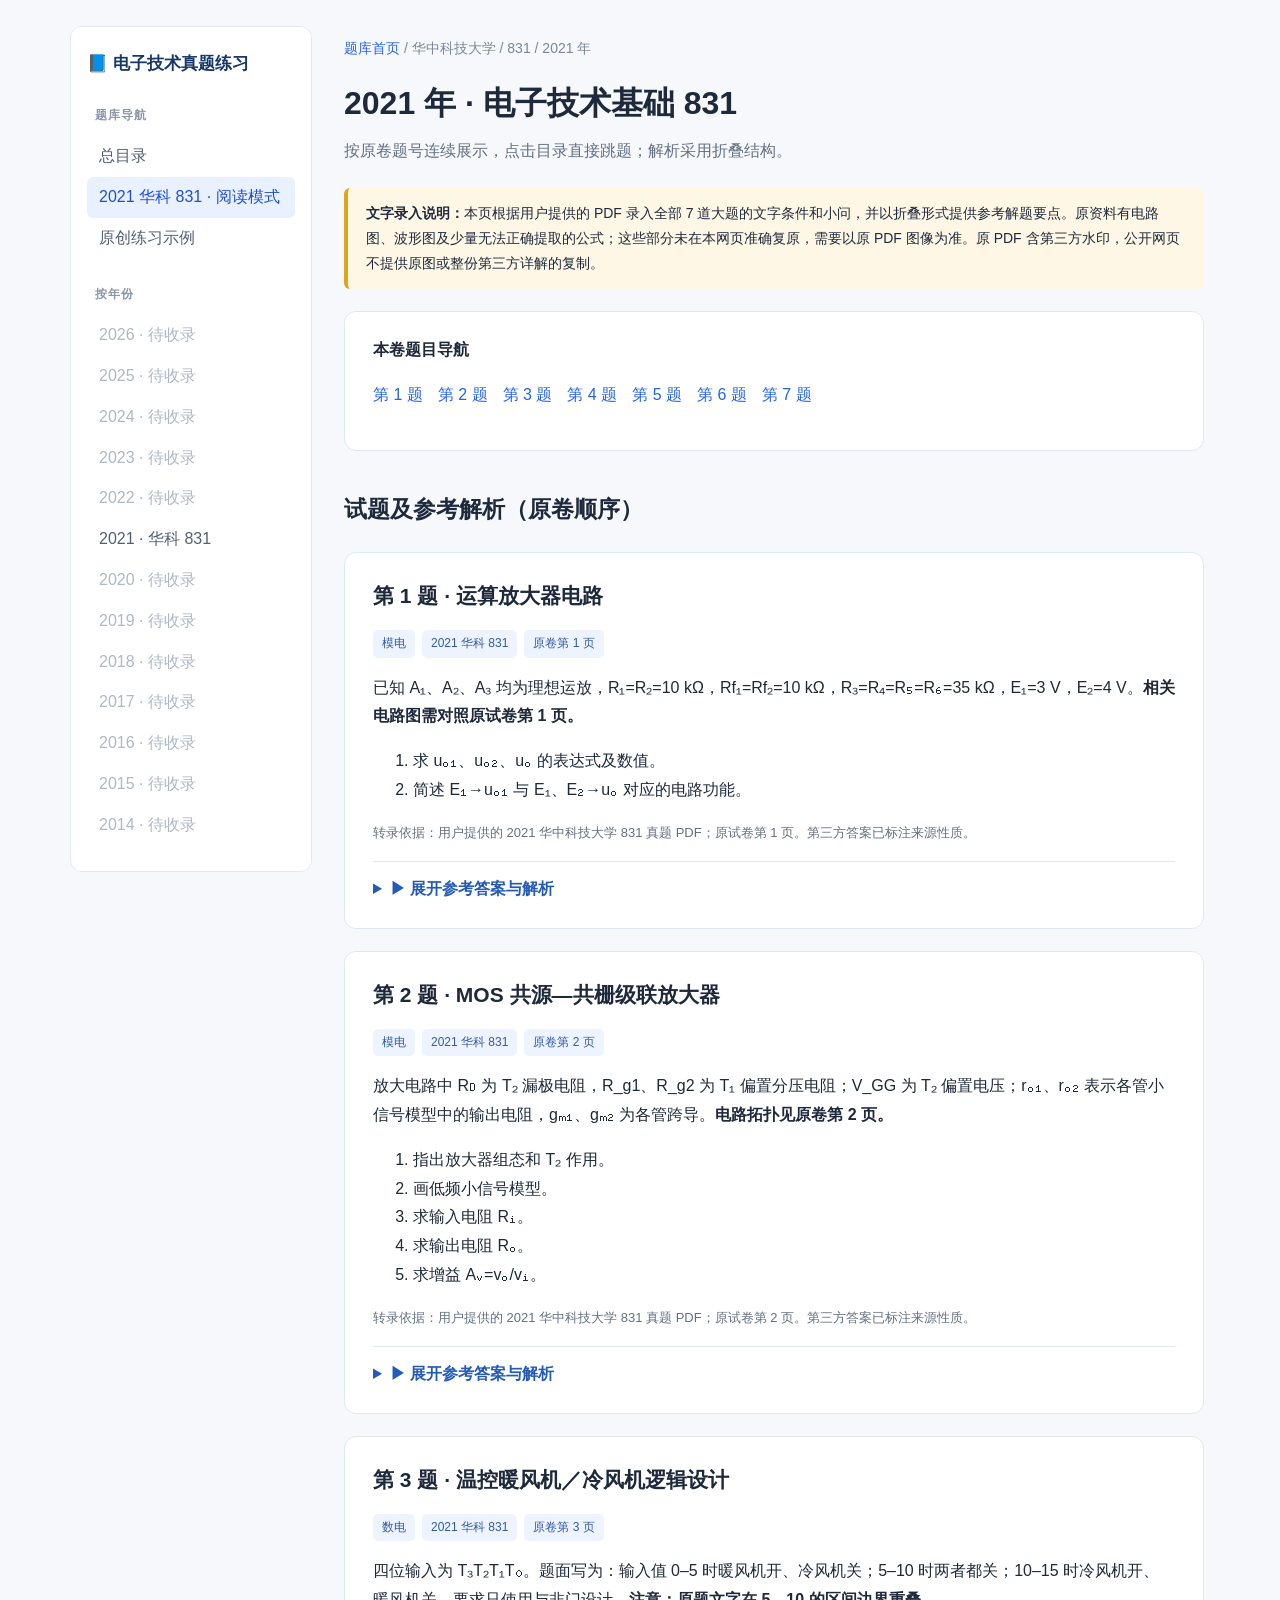
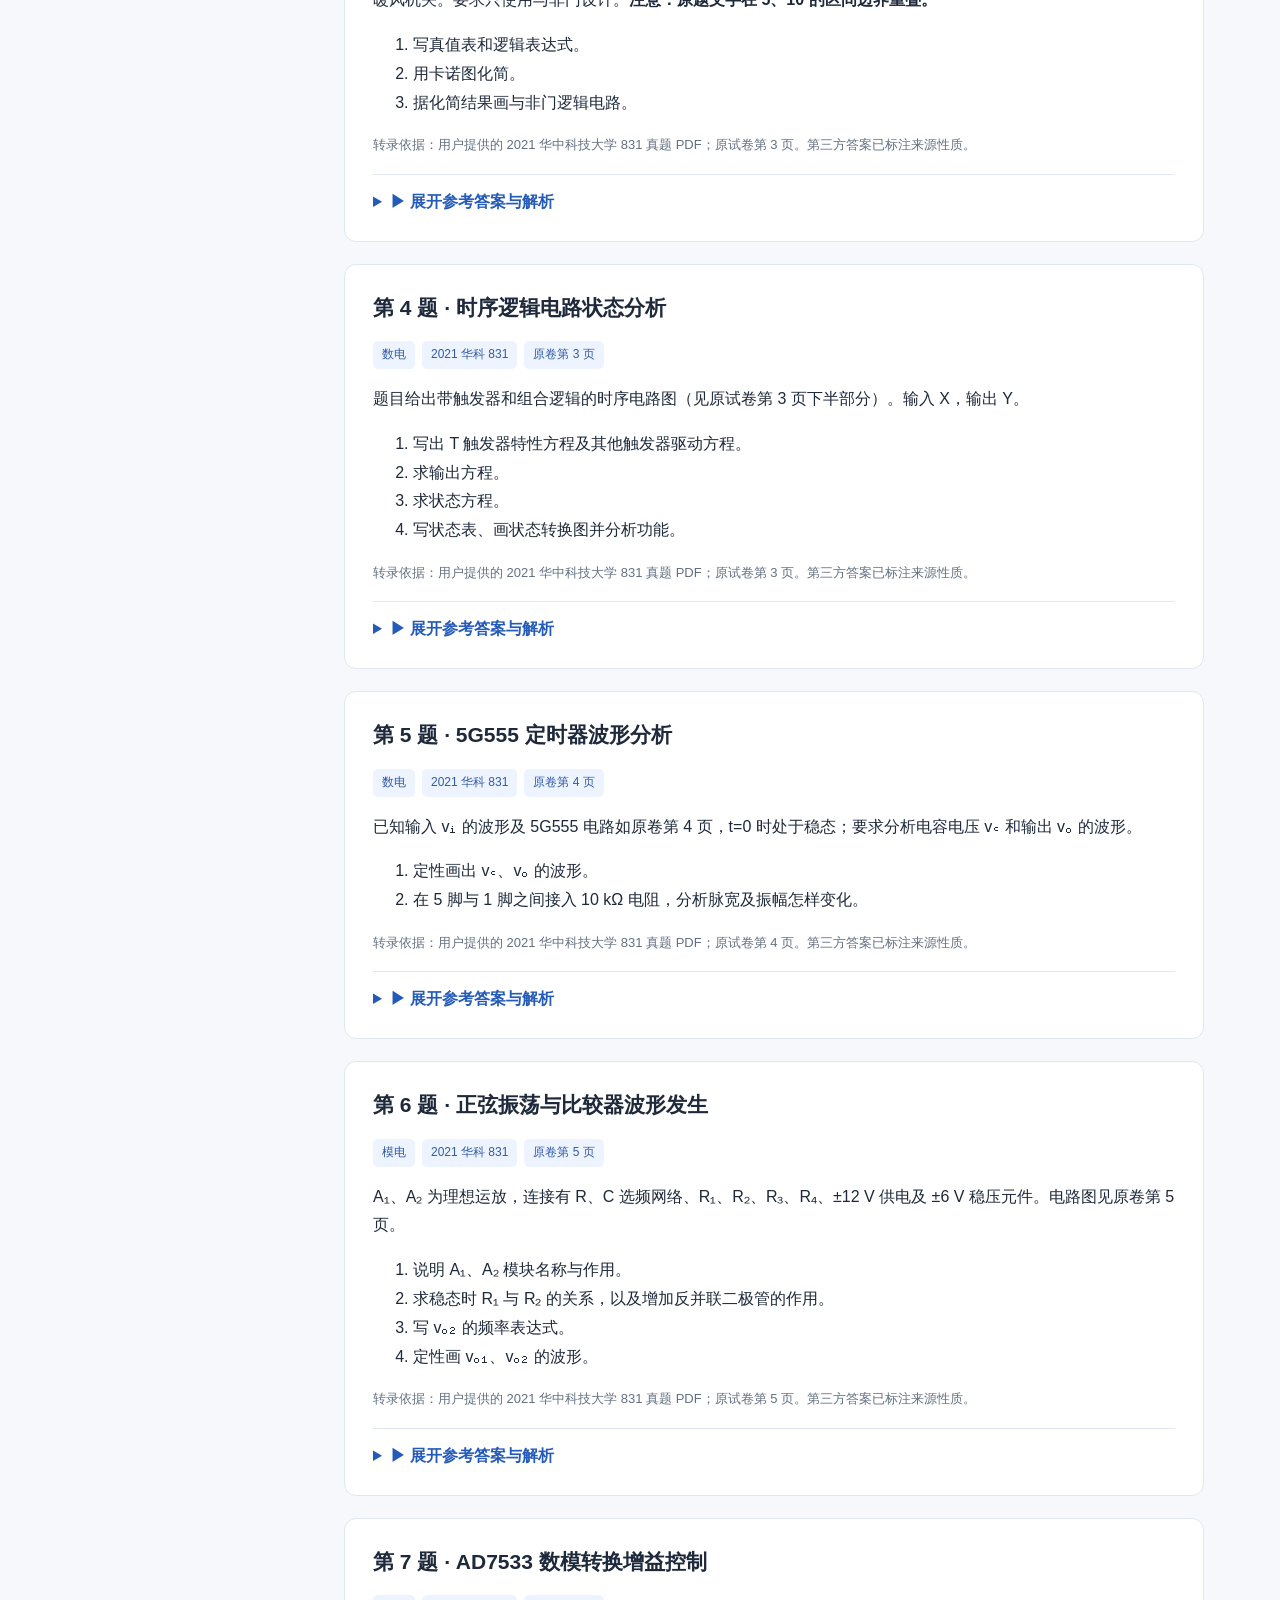
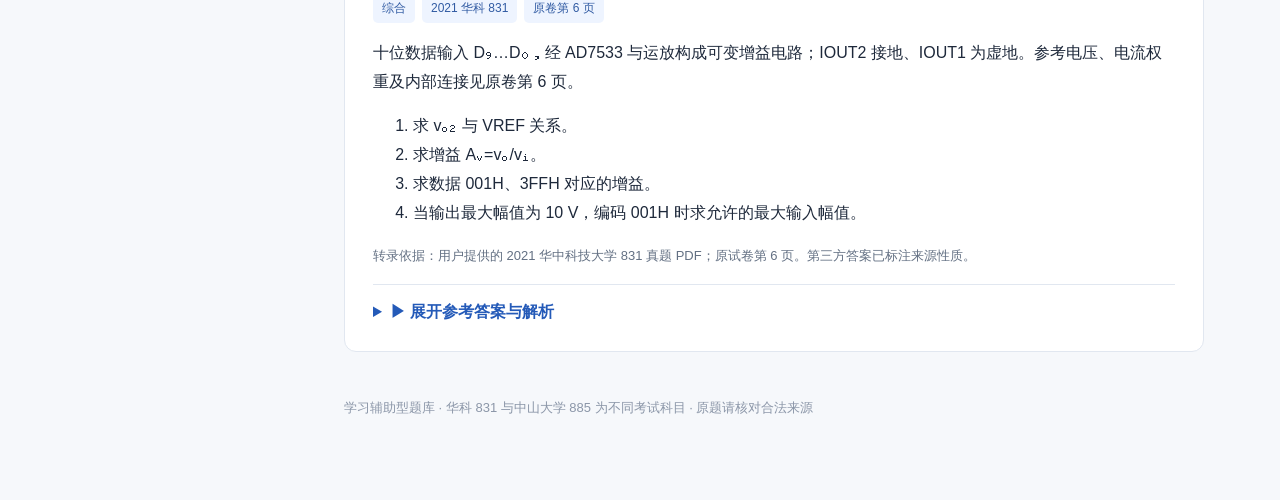
==== 2021-hust-831.html @ d0d023d2 "Transcribe all seven 2021 HUST 831 questions with collapsible study explanations" ====
<!doctype html><html lang="zh-CN"><head><meta charset="utf-8"><meta name="viewport" content="width=device-width, initial-scale=1"><meta name="description" content="电子技术模拟电路和数字电路历年试题阅读索引与原创示例。"><title>2021 华科 831 · 年度试卷 | 电子技术真题练习</title><link rel="stylesheet" href="assets/style.css"></head><body><div class="layout"><aside class="sidebar"><a href="index.html" class="brand">📘 电子技术真题练习</a><h3>题库导航</h3><a class="side-link " href="index.html">总目录</a><a class="side-link active" href="2021-hust-831.html">2021 华科 831 · 阅读模式</a><a class="side-link " href="original-practice.html">原创练习示例</a><h3>按年份</h3><div class="side-years"><span class="side-link disabled" title="尚未收录">2026 · 待收录</span><span class="side-link disabled" title="尚未收录">2025 · 待收录</span><span class="side-link disabled" title="尚未收录">2024 · 待收录</span><span class="side-link disabled" title="尚未收录">2023 · 待收录</span><span class="side-link disabled" title="尚未收录">2022 · 待收录</span><a href="2021-hust-831.html" class="side-link">2021 · 华科 831</a><span class="side-link disabled" title="尚未收录">2020 · 待收录</span><span class="side-link disabled" title="尚未收录">2019 · 待收录</span><span class="side-link disabled" title="尚未收录">2018 · 待收录</span><span class="side-link disabled" title="尚未收录">2017 · 待收录</span><span class="side-link disabled" title="尚未收录">2016 · 待收录</span><span class="side-link disabled" title="尚未收录">2015 · 待收录</span><span class="side-link disabled" title="尚未收录">2014 · 待收录</span></div><h3>科目</h3><a class="side-link" href="2021-hust-831.html#analog">模拟电路</a><a class="side-link" href="2021-hust-831.html#digital">数字电路</a><a class="side-link" href="2021-hust-831.html#mixed">综合应用</a></aside><main class="main"><p class="crumb"><a href="index.html">题库首页</a> / 华中科技大学 / 831 / 2021 年</p><h1 id="top">2021 年 · 电子技术基础 831</h1><p class="lead">按原卷题号连续展示，点击目录直接跳题；解析采用折叠结构。</p><div class="notice"><b>文字录入说明：</b>本页根据用户提供的 PDF 录入全部 7 道大题的文字条件和小问，并以折叠形式提供参考解题要点。原资料有电路图、波形图及少量无法正确提取的公式；这些部分未在本网页准确复原，需要以原 PDF 图像为准。原 PDF 含第三方水印，公开网页不提供原图或整份第三方详解的复制。</div><div class="question"><b>本卷题目导航</b><p><a href="#q1" style="margin-right:15px;white-space:nowrap">第 1 题</a><a href="#q2" style="margin-right:15px;white-space:nowrap">第 2 题</a><a href="#q3" style="margin-right:15px;white-space:nowrap">第 3 题</a><a href="#q4" style="margin-right:15px;white-space:nowrap">第 4 题</a><a href="#q5" style="margin-right:15px;white-space:nowrap">第 5 题</a><a href="#q6" style="margin-right:15px;white-space:nowrap">第 6 题</a><a href="#q7" style="margin-right:15px;white-space:nowrap">第 7 题</a></p></div><h2 class="section" id="analog">试题及参考解析（原卷顺序）</h2><article class="question" id="q1"><h3>第 1 题 · 运算放大器电路</h3><div class="tags"><span class="tag">模电</span><span class="tag">2021 华科 831</span><span class="tag">原卷第 1 页</span></div><p>已知 A₁、A₂、A₃ 均为理想运放，R₁=R₂=10 kΩ，Rf₁=Rf₂=10 kΩ，R₃=R₄=R₅=R₆=35 kΩ，E₁=3 V，E₂=4 V。<b>相关电路图需对照原试卷第 1 页。</b></p><ol><li>求 uₒ₁、uₒ₂、uₒ 的表达式及数值。</li><li>简述 E₁→uₒ₁ 与 E₁、E₂→uₒ 对应的电路功能。</li></ol><p class="mini muted">转录依据：用户提供的 2021 华中科技大学 831 真题 PDF；原试卷第 1 页。第三方答案已标注来源性质。</p><details class="answer"><summary>▶ 展开参考答案与解析</summary><p>第三方详解将 A₁、A₂ 分别识别为反相比例运算模块，A₃ 为求和模块。按详解的电路连接与所给等值电阻，其结果为 <b>uₒ₁=3 V、uₒ₂=−4 V、uₒ=−1 V</b>。先逐级判断反馈极性，再由虚短、虚断列出电流关系；最后计算求和级输出。</p><p><b>核对提醒：</b>运放的同相/反相输入连接关系必须根据原图确定，网页文字不足以独立复核全部电路节点。</p><p class="muted mini">这些解析要点由原第三方详解归纳，不是官方标准答案；遇到公式、图示请优先对照原 PDF。</p></details></article>
<article class="question" id="q2"><h3>第 2 题 · MOS 共源—共栅级联放大器</h3><div class="tags"><span class="tag">模电</span><span class="tag">2021 华科 831</span><span class="tag">原卷第 2 页</span></div><p>放大电路中 Rᴅ 为 T₂ 漏极电阻，R_g1、R_g2 为 T₁ 偏置分压电阻；V_GG 为 T₂ 偏置电压；rₒ₁、rₒ₂ 表示各管小信号模型中的输出电阻，gₘ₁、gₘ₂ 为各管跨导。<b>电路拓扑见原卷第 2 页。</b></p><ol><li>指出放大器组态和 T₂ 作用。</li><li>画低频小信号模型。</li><li>求输入电阻 Rᵢ。</li><li>求输出电阻 Rₒ。</li><li>求增益 Aᵥ=vₒ/vᵢ。</li></ol><p class="mini muted">转录依据：用户提供的 2021 华中科技大学 831 真题 PDF；原试卷第 2 页。第三方答案已标注来源性质。</p><details class="answer"><summary>▶ 展开参考答案与解析</summary><p>第三方详解判定为 <b>共源—共栅（cascode）</b> 级联；T₂ 为共栅级，主要用于减弱米勒效应、改善高频特性。</p><p>详解中采用的简化结论为 <b>Rᵢ≈R_g1∥R_g2，Rₒ≈Rᴅ，Aᵥ≈−gₘ₁Rᴅ</b>。这些结果来自其简化的小信号模型，不能直接视为包含 rₒ₁、rₒ₂ 的一般精确式。需要考虑输出电阻时，应重新建立包含 rₒ 的小信号模型。</p><p class="muted mini">这些解析要点由原第三方详解归纳，不是官方标准答案；遇到公式、图示请优先对照原 PDF。</p></details></article>
<article class="question" id="q3"><h3>第 3 题 · 温控暖风机／冷风机逻辑设计</h3><div class="tags"><span class="tag">数电</span><span class="tag">2021 华科 831</span><span class="tag">原卷第 3 页</span></div><p>四位输入为 T₃T₂T₁T₀。题面写为：输入值 0–5 时暖风机开、冷风机关；5–10 时两者都关；10–15 时冷风机开、暖风机关。要求只使用与非门设计。<b>注意：原题文字在 5、10 的区间边界重叠。</b></p><ol><li>写真值表和逻辑表达式。</li><li>用卡诺图化简。</li><li>据化简结果画与非门逻辑电路。</li></ol><p class="mini muted">转录依据：用户提供的 2021 华中科技大学 831 真题 PDF；原试卷第 3 页。第三方答案已标注来源性质。</p><details class="answer"><summary>▶ 展开参考答案与解析</summary><p>原资料的答案部分将暖风机和冷风机的逻辑最小项分别写为 <b>X=Σm(0,1,2,3,4)</b>、<b>Y=Σm(11,12,13,14,15)</b>，即采用 5、10 两个输入都关闭的边界约定。</p><p>按此约定可化简为 <b>X=¬T₃·¬T₂ + ¬T₃·¬T₁·¬T₀</b>；<b>Y=T₃·T₂ + T₃·T₁·T₀</b>。由于原 PDF 的变量取反位置在文字抽取中存在明显混乱，正式绘制与非门电路前应以真值表和卡诺图重新验算，而不是盲抄抽取的公式。</p><p>步骤：列 16 行真值表 → 画两个四变量卡诺图 → 圈相邻的 1 → 用德摩根律将与或式转换成与非门网络。</p><p class="muted mini">这些解析要点由原第三方详解归纳，不是官方标准答案；遇到公式、图示请优先对照原 PDF。</p></details></article>
<article class="question" id="q4"><h3>第 4 题 · 时序逻辑电路状态分析</h3><div class="tags"><span class="tag">数电</span><span class="tag">2021 华科 831</span><span class="tag">原卷第 3 页</span></div><p>题目给出带触发器和组合逻辑的时序电路图（见原试卷第 3 页下半部分）。输入 X，输出 Y。</p><ol><li>写出 T 触发器特性方程及其他触发器驱动方程。</li><li>求输出方程。</li><li>求状态方程。</li><li>写状态表、画状态转换图并分析功能。</li></ol><p class="mini muted">转录依据：用户提供的 2021 华中科技大学 831 真题 PDF；原试卷第 3 页。第三方答案已标注来源性质。</p><details class="answer"><summary>▶ 展开参考答案与解析</summary><p>T 触发器的基本特性方程为 <b>Q⁺=T⊕Q</b>。参考详解最终将电路识别为由输入 X 控制的<b>可逆四进制计数器</b>：X=0 时向上计数，X=1 时向下计数。</p><p>驱动方程、完整状态方程和状态图必须准确依据原图的门电路连线核对；此处不凭抽取失败的公式补造中间计算。</p><p class="muted mini">这些解析要点由原第三方详解归纳，不是官方标准答案；遇到公式、图示请优先对照原 PDF。</p></details></article>
<article class="question" id="q5"><h3>第 5 题 · 5G555 定时器波形分析</h3><div class="tags"><span class="tag">数电</span><span class="tag">2021 华科 831</span><span class="tag">原卷第 4 页</span></div><p>已知输入 vᵢ 的波形及 5G555 电路如原卷第 4 页，t=0 时处于稳态；要求分析电容电压 v꜀ 和输出 vₒ 的波形。</p><ol><li>定性画出 v꜀、vₒ 的波形。</li><li>在 5 脚与 1 脚之间接入 10 kΩ 电阻，分析脉宽及振幅怎样变化。</li></ol><p class="mini muted">转录依据：用户提供的 2021 华中科技大学 831 真题 PDF；原试卷第 4 页。第三方答案已标注来源性质。</p><details class="answer"><summary>▶ 展开参考答案与解析</summary><p>参考详解认为，接入电阻后两个内部比较门限由原先约 <b>2VCC/3、VCC/3</b> 变为约 <b>VCC/2、VCC/4</b>。其结论是输出幅值基本不变，脉宽缩短。</p><p>关键思路：先根据实际电阻分压重新计算控制端电压和比较器门限，再借助电容 RC 充放电指数规律求时间。波形精确画法需结合题设输入波形与具体接线。</p><p class="muted mini">这些解析要点由原第三方详解归纳，不是官方标准答案；遇到公式、图示请优先对照原 PDF。</p></details></article>
<article class="question" id="q6"><h3>第 6 题 · 正弦振荡与比较器波形发生</h3><div class="tags"><span class="tag">模电</span><span class="tag">2021 华科 831</span><span class="tag">原卷第 5 页</span></div><p>A₁、A₂ 为理想运放，连接有 R、C 选频网络、R₁、R₂、R₃、R₄、±12 V 供电及 ±6 V 稳压元件。电路图见原卷第 5 页。</p><ol><li>说明 A₁、A₂ 模块名称与作用。</li><li>求稳态时 R₁ 与 R₂ 的关系，以及增加反并联二极管的作用。</li><li>写 vₒ₂ 的频率表达式。</li><li>定性画 vₒ₁、vₒ₂ 的波形。</li></ol><p class="mini muted">转录依据：用户提供的 2021 华中科技大学 831 真题 PDF；原试卷第 5 页。第三方答案已标注来源性质。</p><details class="answer"><summary>▶ 展开参考答案与解析</summary><p>第三方解析将 A₁ 识别为<b>文氏桥正弦波振荡器</b>，A₂ 为将正弦波整形成方波的<b>过零比较器</b>。在等值 RC 文氏桥条件下，振荡频率为 <b>f=1/(2πRC)</b>。</p><p>满足振幅稳定时非反相运放闭环增益为 3：<b>1+R₂/R₁=3，因此 R₂=2R₁</b>。反并联二极管提供非线性负反馈以稳定振幅，合理的电阻保证起振条件。输出 vₒ₁ 近似正弦、vₒ₂ 近似方波。</p><p class="muted mini">这些解析要点由原第三方详解归纳，不是官方标准答案；遇到公式、图示请优先对照原 PDF。</p></details></article>
<article class="question" id="q7"><h3>第 7 题 · AD7533 数模转换增益控制</h3><div class="tags"><span class="tag">综合</span><span class="tag">2021 华科 831</span><span class="tag">原卷第 6 页</span></div><p>十位数据输入 D₉…D₀，经 AD7533 与运放构成可变增益电路；IOUT2 接地、IOUT1 为虚地。参考电压、电流权重及内部连接见原卷第 6 页。</p><ol><li>求 vₒ₂ 与 VREF 关系。</li><li>求增益 Aᵥ=vₒ/vᵢ。</li><li>求数据 001H、3FFH 对应的增益。</li><li>当输出最大幅值为 10 V，编码 001H 时求允许的最大输入幅值。</li></ol><p class="mini muted">转录依据：用户提供的 2021 华中科技大学 831 真题 PDF；原试卷第 6 页。第三方答案已标注来源性质。</p><details class="answer"><summary>▶ 展开参考答案与解析</summary><p>按原第三方解析给出的理想模型，编码 001H（十进制 1）对应 <b>Aᵥ≈1024</b>；编码 3FFH（十进制 1023）对应 <b>Aᵥ≈1</b>（后者为近似值）。因此当输出上限为 10 V 且增益约 1024 时，输入最大幅值约 <b>10/1024 V≈9.77 mV</b>。</p><p><b>重要：</b>该题的 DAC 权重和放大器闭环连接在 PDF 文字解析中错位，网页仅给出参考解析中的数值结论，不将未经图像校核的权重式冒充精确原式。</p><p class="muted mini">这些解析要点由原第三方详解归纳，不是官方标准答案；遇到公式、图示请优先对照原 PDF。</p></details></article><footer>学习辅助型题库 · 华科 831 与中山大学 885 为不同考试科目 · 原题请核对合法来源</footer></main></div></body></html>
---- assets/style.css ----
:root{--bg:#f6f8fb;--ink:#1e293b;--sub:#637083;--accent:#2563eb;--border:#e1e7f0;--panel:#fff;--soft:#eef4ff}
*{box-sizing:border-box}html{scroll-behavior:smooth}body{margin:0;background:var(--bg);font:16px/1.8 -apple-system,BlinkMacSystemFont,"Segoe UI","Microsoft Yahei",sans-serif;color:var(--ink)}a{color:var(--accent);text-decoration:none}a:hover{text-decoration:underline}.layout{display:grid;grid-template-columns:242px minmax(0,860px);gap:32px;max-width:1180px;margin:auto;padding:26px 20px}.sidebar{position:sticky;top:20px;align-self:start;max-height:94vh;overflow:auto;padding:22px 16px;border-radius:12px;background:var(--panel);border:1px solid var(--border)}.brand{font-size:17px;font-weight:800;color:#163968}.sidebar h3{font-size:12px;text-transform:uppercase;color:#8b96a8;letter-spacing:.08em;margin:25px 8px 10px}.side-link{display:block;padding:6px 12px;border-radius:6px;color:#526075}.side-link:hover,.side-link.active{color:#1d4ed8;background:#e9f1ff;text-decoration:none}.side-link.disabled{color:#afb8c6;cursor:default}.main{min-width:0}.crumb{font-size:14px;color:#7a8798;margin:10px 0 22px}.main h1{font-size:32px;line-height:1.3;margin:0 0 12px}.lead{color:var(--sub);margin-top:0}.notice{margin:22px 0;background:#fff7e6;border-left:4px solid #dba51e;padding:13px 18px;border-radius:6px;font-size:14px}.paper-title{border-bottom:1px solid var(--border);padding:20px 0 8px;margin-bottom:20px}.paper-title h2{margin:0}.question{background:var(--panel);border:1px solid var(--border);padding:24px 28px;border-radius:12px;margin:22px 0}.question h3{font-size:21px;margin:0 0 12px}.section{font-size:23px;margin-top:38px}.tags{display:flex;flex-wrap:wrap;gap:7px;margin:15px 0}.tag{font-size:12px;border-radius:5px;background:var(--soft);color:#315ba3;padding:3px 9px}.muted{color:var(--sub)}.outline{border:1px dashed #cbd5e1;border-radius:8px;padding:14px;background:#f9fafb;font-size:14px}.answer{margin-top:17px;border-top:1px solid var(--border);padding-top:13px}.answer summary{color:#245ab8;font-weight:700;cursor:pointer}.answer h4{margin:18px 0 4px}.answer p{margin:7px 0}.button{display:inline-block;padding:8px 15px;background:#2563eb;border-radius:8px;color:#fff;font-size:14px}.button:hover{color:white;background:#1d4ed8;text-decoration:none}.mini{font-size:13px}.options{padding-left:18px}.options li{padding:2px}.code{background:#f2f5fa;padding:13px 15px;border-radius:8px;overflow:auto}footer{font-size:13px;color:#8b96a8;padding:22px 0 55px}@media(max-width:850px){.layout{display:block;padding:14px}.sidebar{position:static;max-height:none;margin-bottom:22px}.side-years{display:flex;gap:5px;flex-wrap:wrap}.side-link{display:inline-block}.question{padding:17px}.main h1{font-size:27px}}
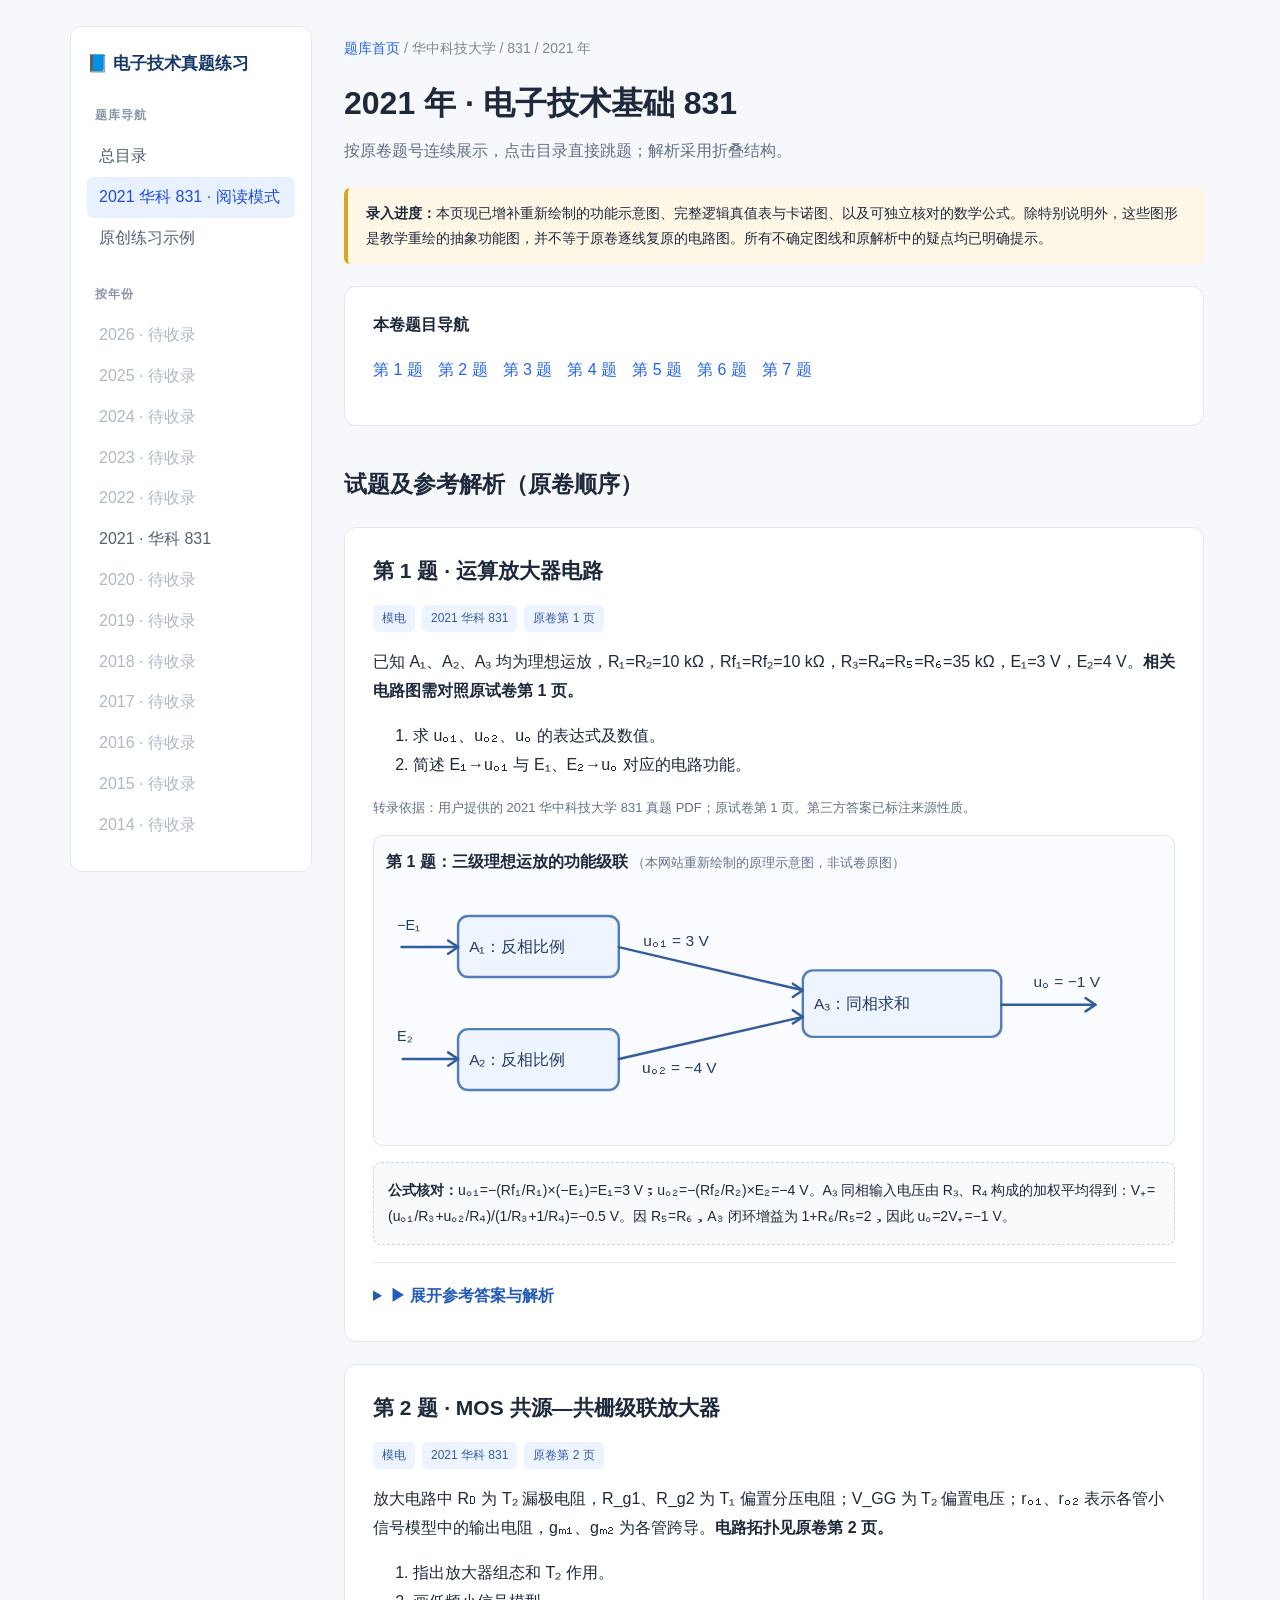
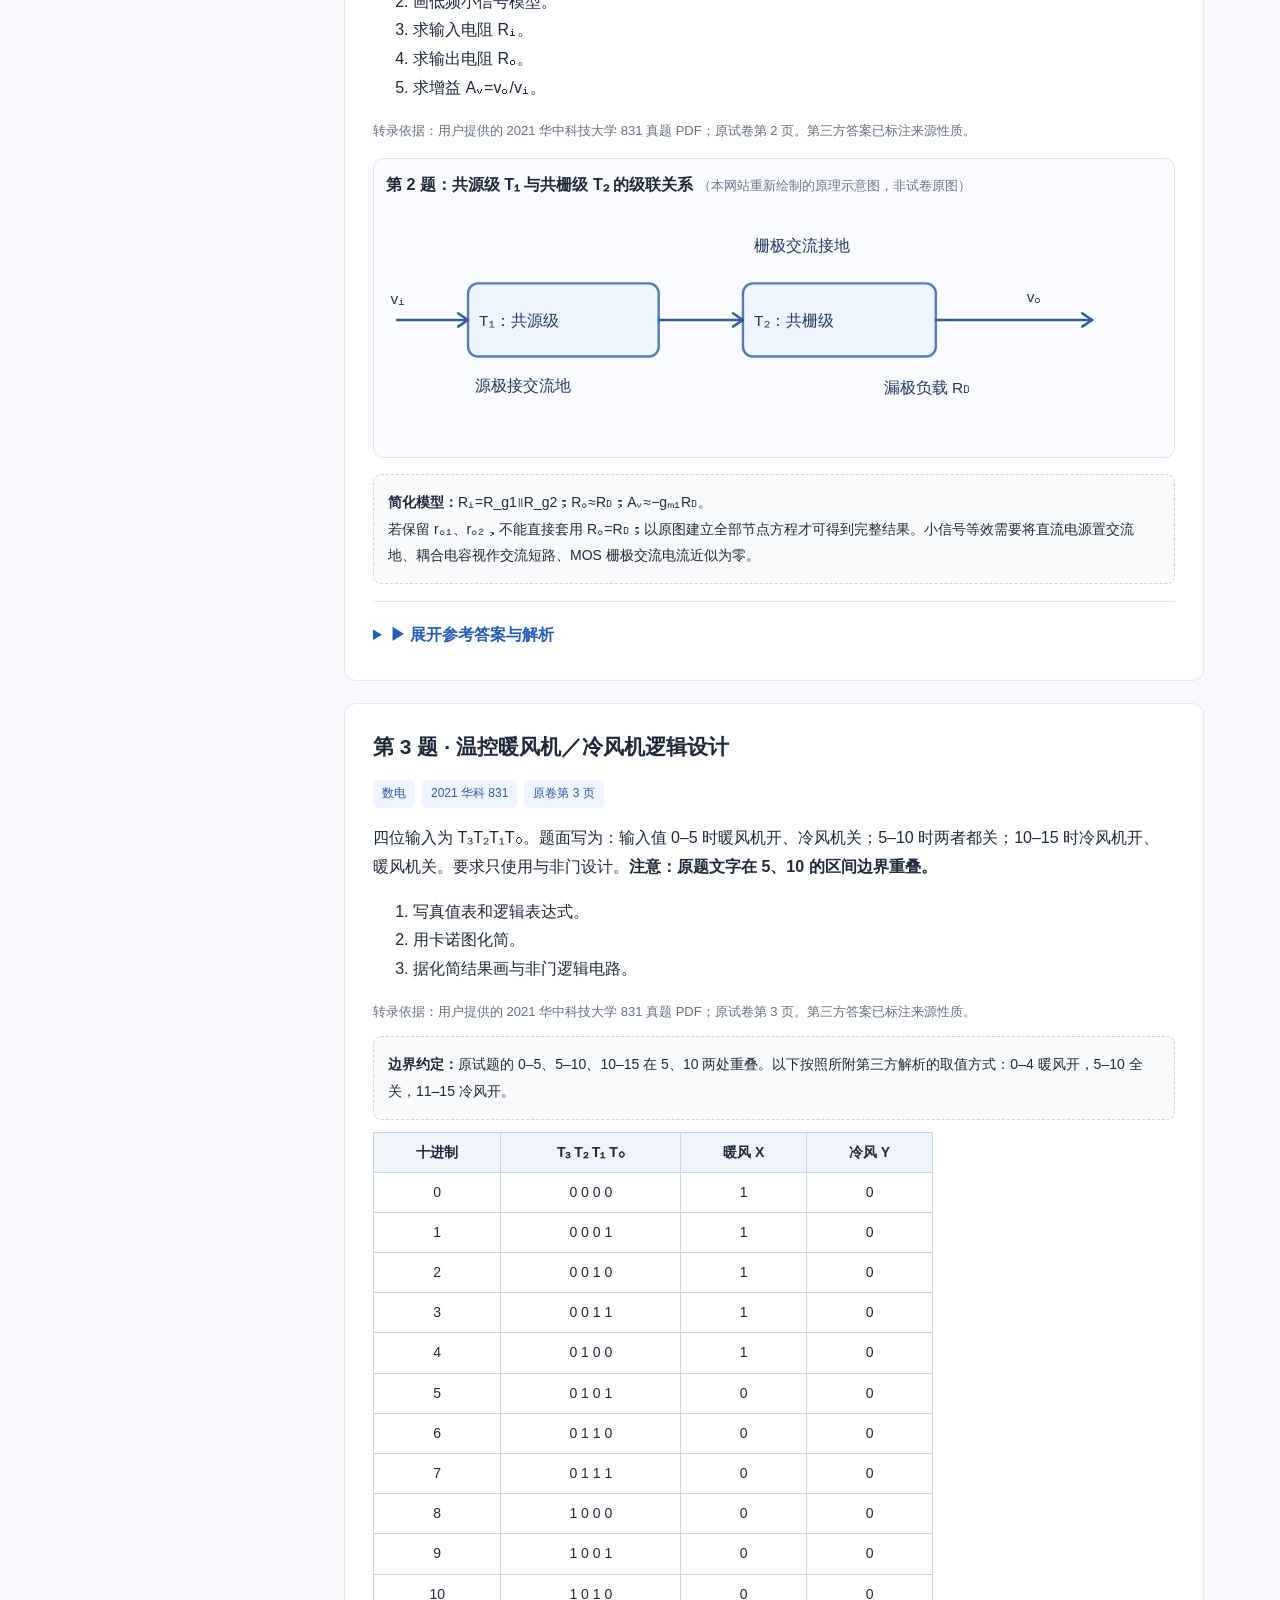
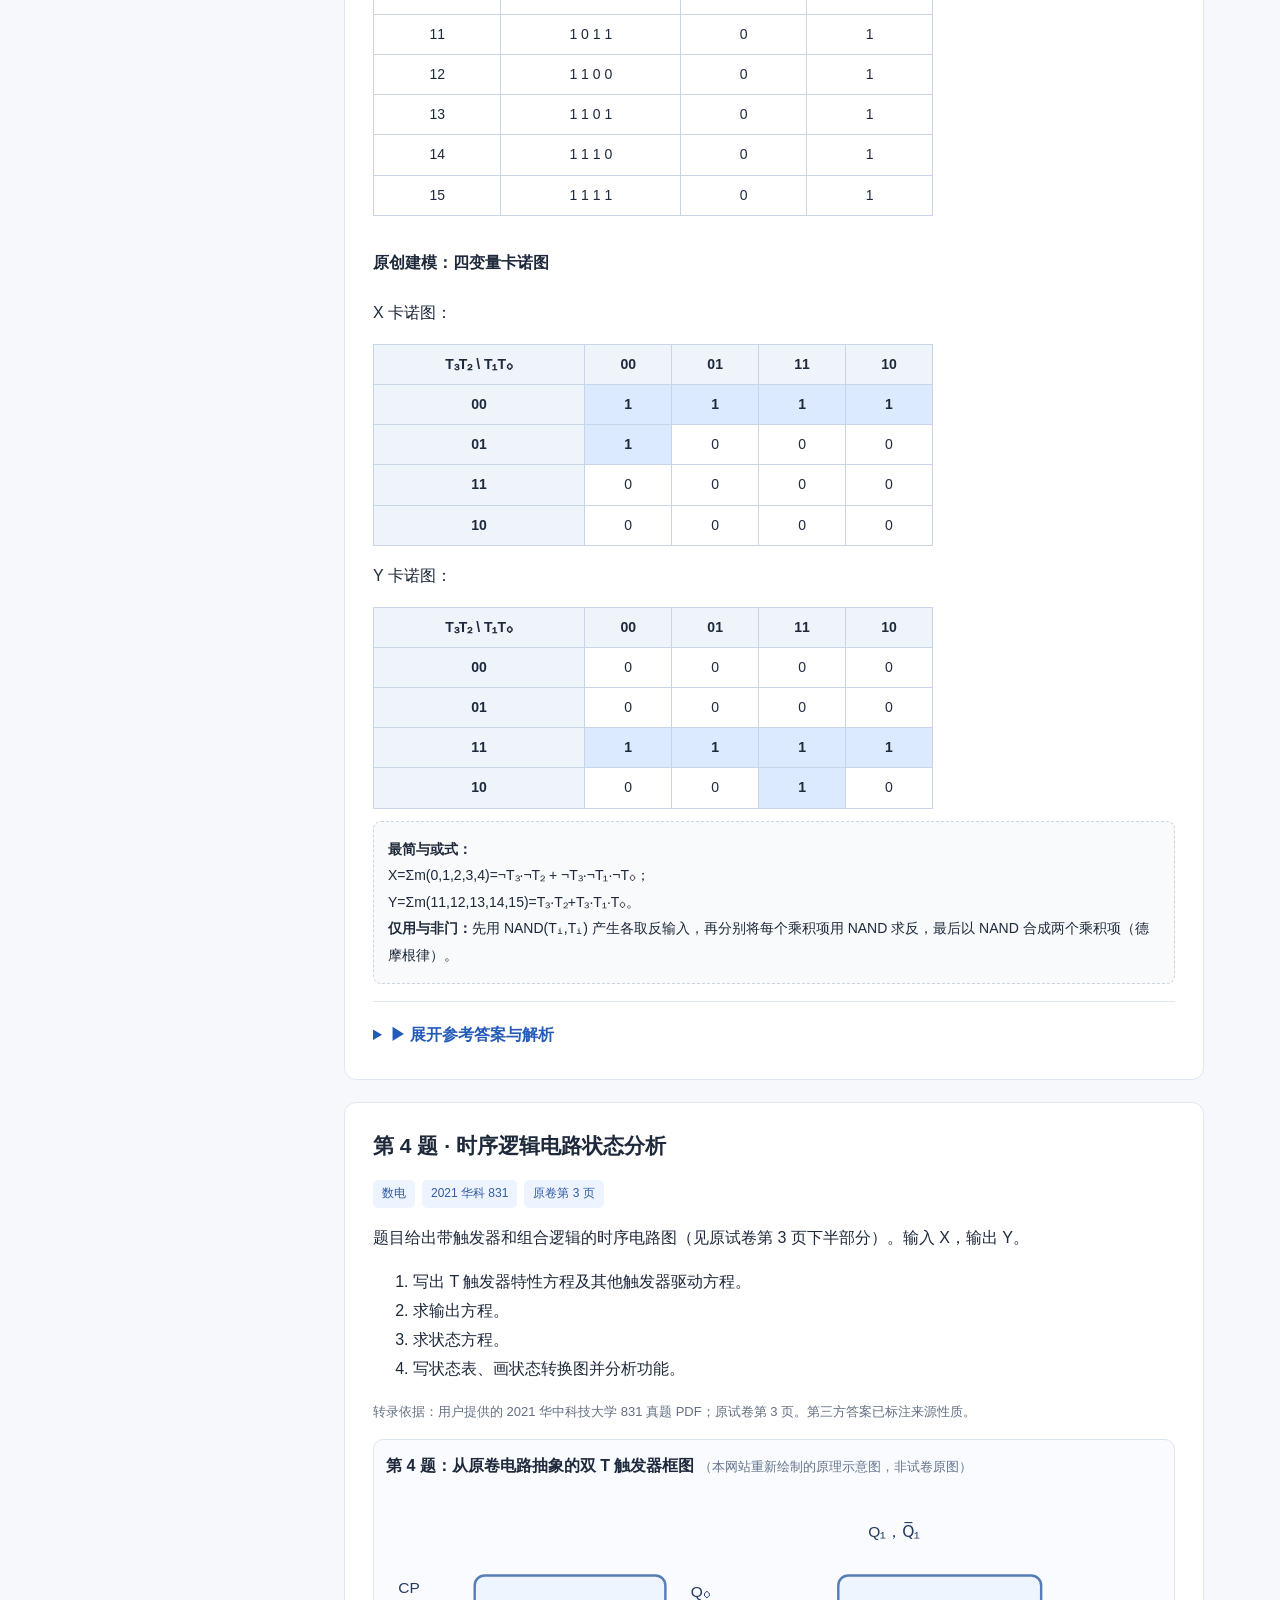
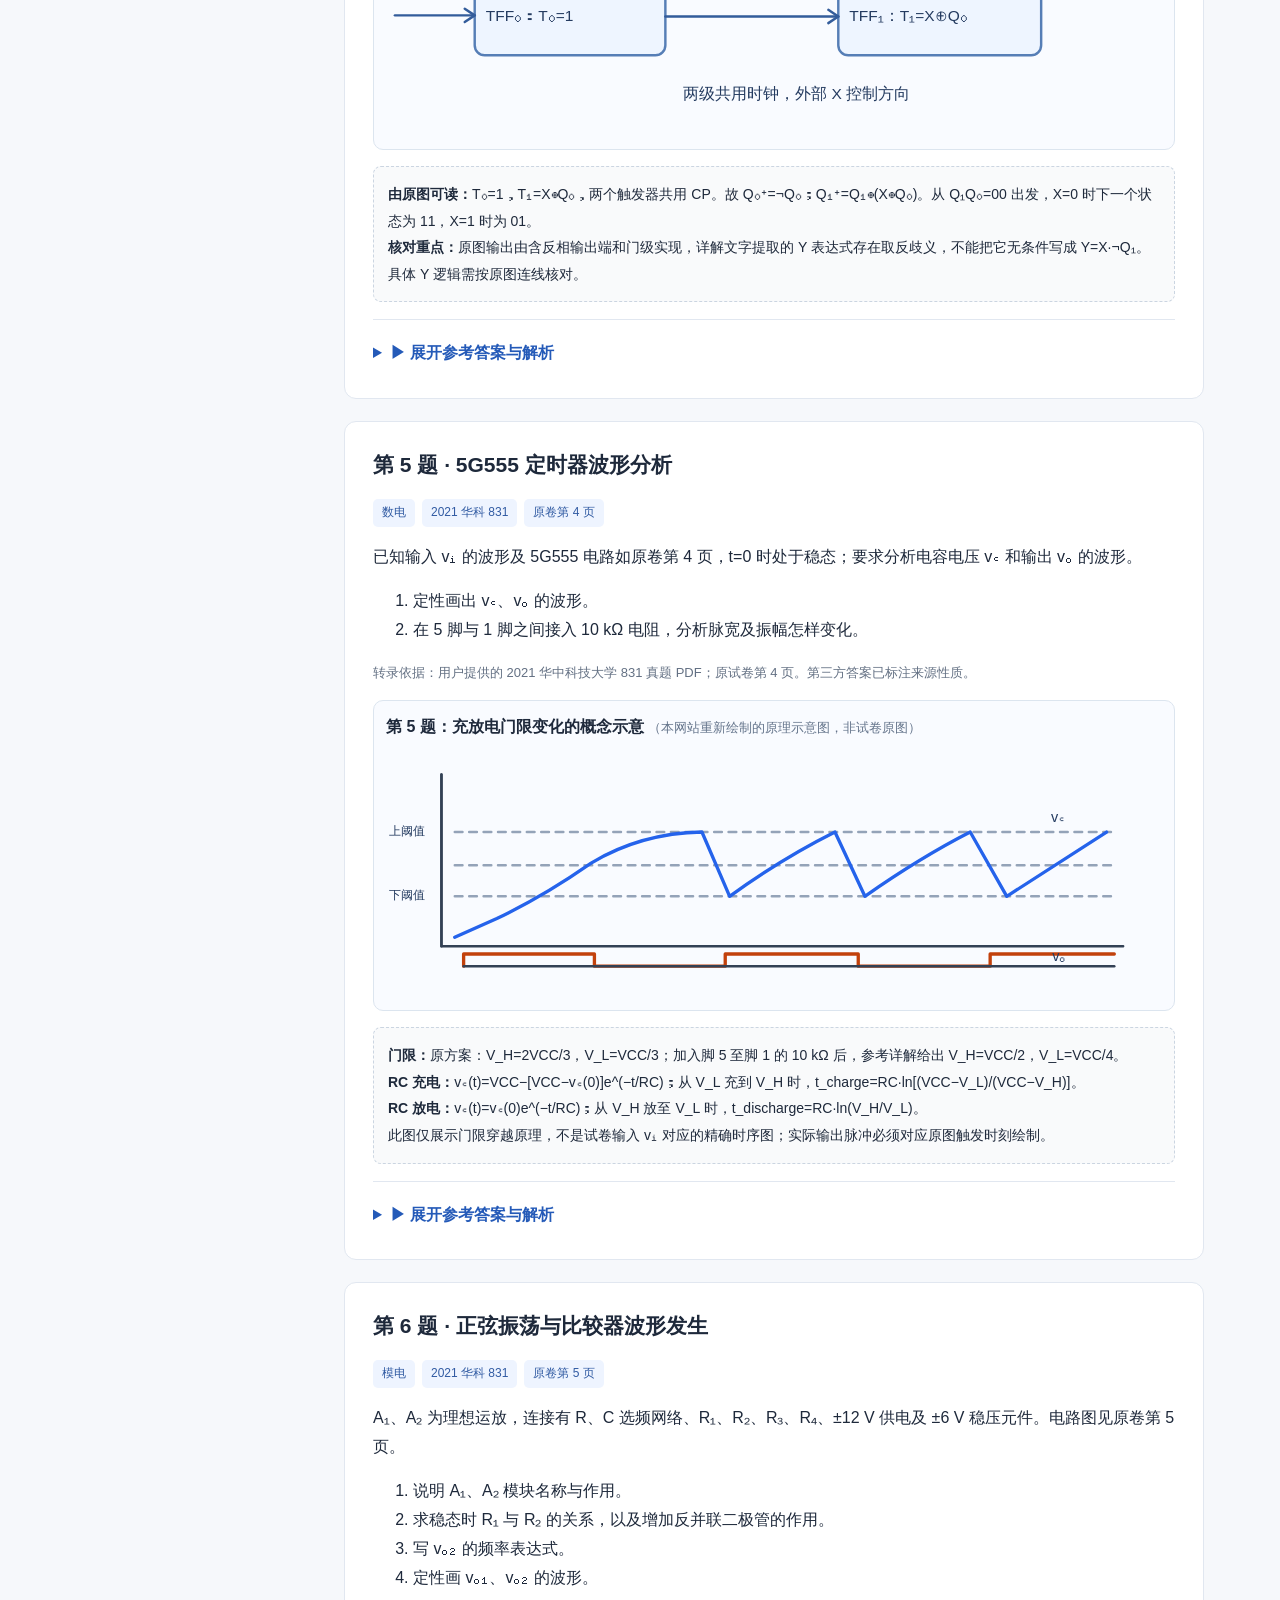
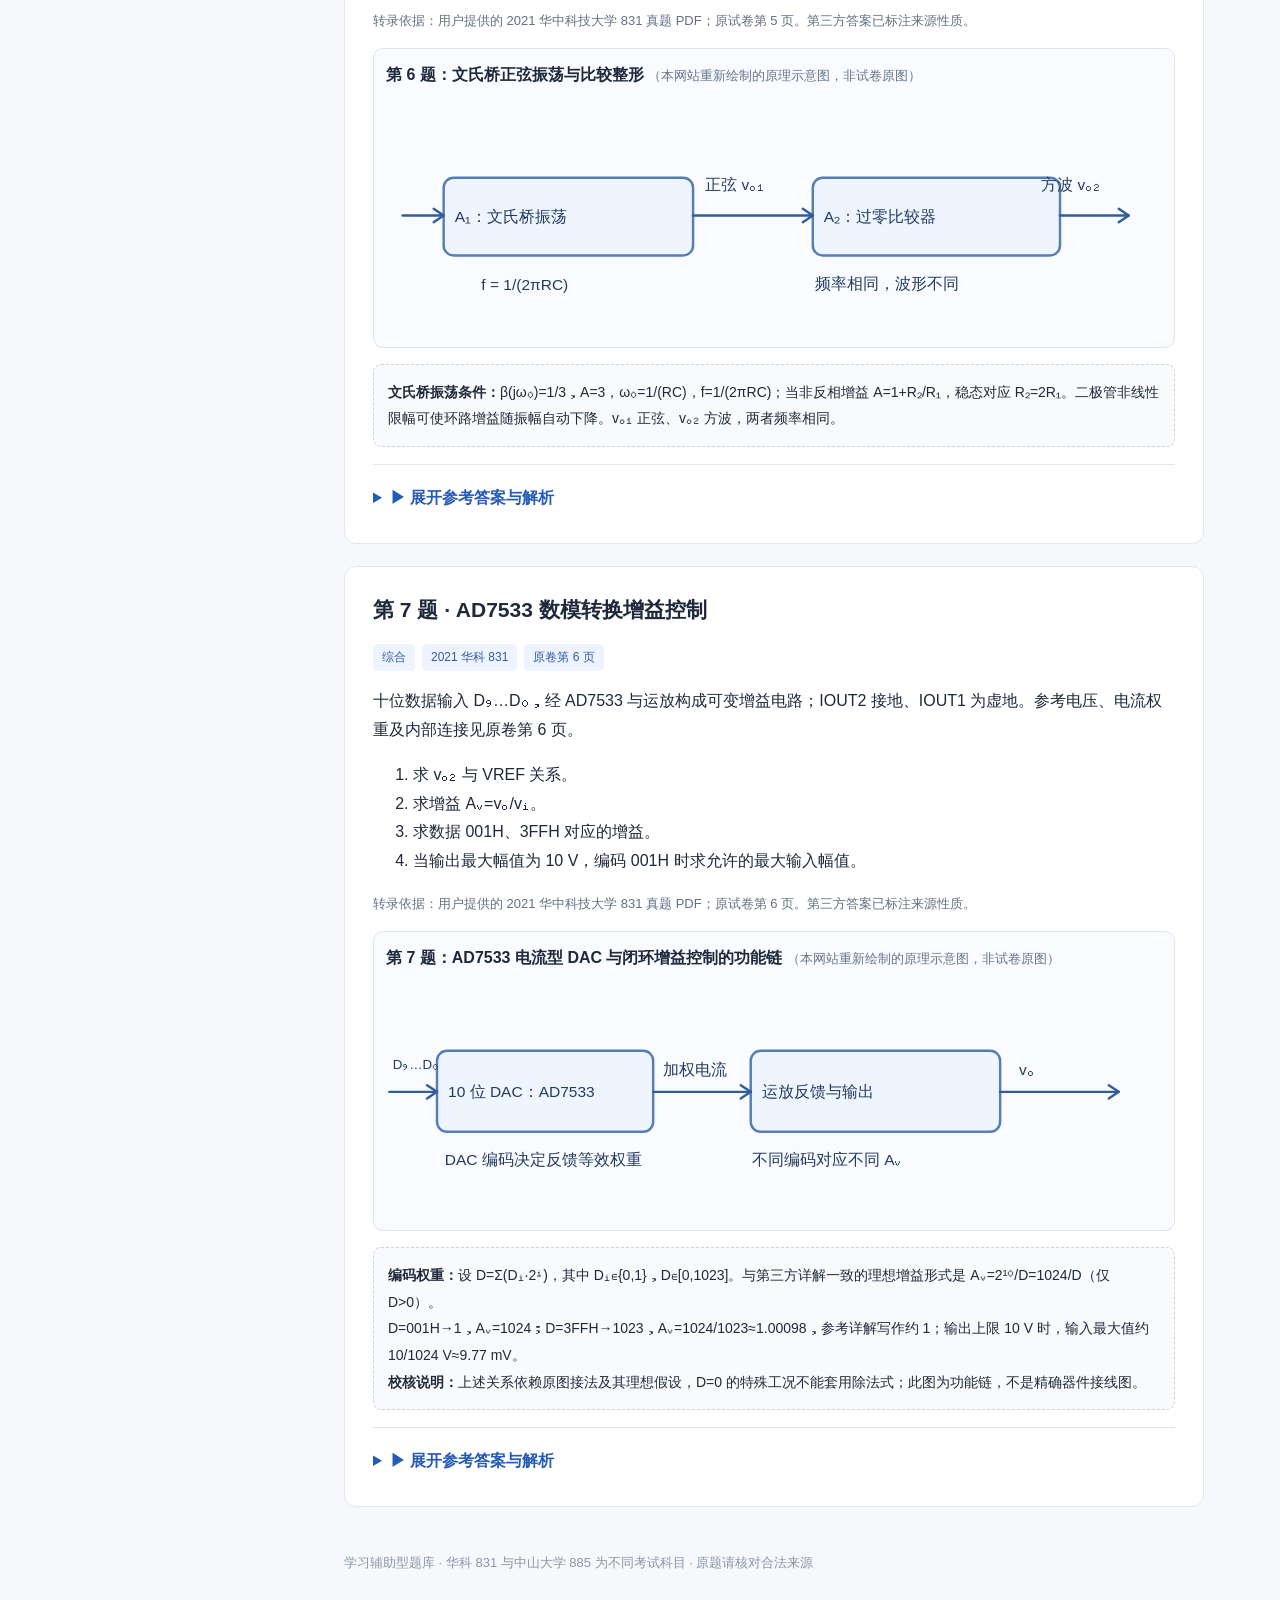
==== commit 03d5482d: "Add independently redrawn circuit concept figures, full truth table, Karnaugh maps, and verified for" ====
--- a/2021-hust-831.html
+++ b/2021-hust-831.html
@@ -1,7 +1,7 @@
-<!doctype html><html lang="zh-CN"><head><meta charset="utf-8"><meta name="viewport" content="width=device-width, initial-scale=1"><meta name="description" content="电子技术模拟电路和数字电路历年试题阅读索引与原创示例。"><title>2021 华科 831 · 年度试卷 | 电子技术真题练习</title><link rel="stylesheet" href="assets/style.css"></head><body><div class="layout"><aside class="sidebar"><a href="index.html" class="brand">📘 电子技术真题练习</a><h3>题库导航</h3><a class="side-link " href="index.html">总目录</a><a class="side-link active" href="2021-hust-831.html">2021 华科 831 · 阅读模式</a><a class="side-link " href="original-practice.html">原创练习示例</a><h3>按年份</h3><div class="side-years"><span class="side-link disabled" title="尚未收录">2026 · 待收录</span><span class="side-link disabled" title="尚未收录">2025 · 待收录</span><span class="side-link disabled" title="尚未收录">2024 · 待收录</span><span class="side-link disabled" title="尚未收录">2023 · 待收录</span><span class="side-link disabled" title="尚未收录">2022 · 待收录</span><a href="2021-hust-831.html" class="side-link">2021 · 华科 831</a><span class="side-link disabled" title="尚未收录">2020 · 待收录</span><span class="side-link disabled" title="尚未收录">2019 · 待收录</span><span class="side-link disabled" title="尚未收录">2018 · 待收录</span><span class="side-link disabled" title="尚未收录">2017 · 待收录</span><span class="side-link disabled" title="尚未收录">2016 · 待收录</span><span class="side-link disabled" title="尚未收录">2015 · 待收录</span><span class="side-link disabled" title="尚未收录">2014 · 待收录</span></div><h3>科目</h3><a class="side-link" href="2021-hust-831.html#analog">模拟电路</a><a class="side-link" href="2021-hust-831.html#digital">数字电路</a><a class="side-link" href="2021-hust-831.html#mixed">综合应用</a></aside><main class="main"><p class="crumb"><a href="index.html">题库首页</a> / 华中科技大学 / 831 / 2021 年</p><h1 id="top">2021 年 · 电子技术基础 831</h1><p class="lead">按原卷题号连续展示，点击目录直接跳题；解析采用折叠结构。</p><div class="notice"><b>文字录入说明：</b>本页根据用户提供的 PDF 录入全部 7 道大题的文字条件和小问，并以折叠形式提供参考解题要点。原资料有电路图、波形图及少量无法正确提取的公式；这些部分未在本网页准确复原，需要以原 PDF 图像为准。原 PDF 含第三方水印，公开网页不提供原图或整份第三方详解的复制。</div><div class="question"><b>本卷题目导航</b><p><a href="#q1" style="margin-right:15px;white-space:nowrap">第 1 题</a><a href="#q2" style="margin-right:15px;white-space:nowrap">第 2 题</a><a href="#q3" style="margin-right:15px;white-space:nowrap">第 3 题</a><a href="#q4" style="margin-right:15px;white-space:nowrap">第 4 题</a><a href="#q5" style="margin-right:15px;white-space:nowrap">第 5 题</a><a href="#q6" style="margin-right:15px;white-space:nowrap">第 6 题</a><a href="#q7" style="margin-right:15px;white-space:nowrap">第 7 题</a></p></div><h2 class="section" id="analog">试题及参考解析（原卷顺序）</h2><article class="question" id="q1"><h3>第 1 题 · 运算放大器电路</h3><div class="tags"><span class="tag">模电</span><span class="tag">2021 华科 831</span><span class="tag">原卷第 1 页</span></div><p>已知 A₁、A₂、A₃ 均为理想运放，R₁=R₂=10 kΩ，Rf₁=Rf₂=10 kΩ，R₃=R₄=R₅=R₆=35 kΩ，E₁=3 V，E₂=4 V。<b>相关电路图需对照原试卷第 1 页。</b></p><ol><li>求 uₒ₁、uₒ₂、uₒ 的表达式及数值。</li><li>简述 E₁→uₒ₁ 与 E₁、E₂→uₒ 对应的电路功能。</li></ol><p class="mini muted">转录依据：用户提供的 2021 华中科技大学 831 真题 PDF；原试卷第 1 页。第三方答案已标注来源性质。</p><details class="answer"><summary>▶ 展开参考答案与解析</summary><p>第三方详解将 A₁、A₂ 分别识别为反相比例运算模块，A₃ 为求和模块。按详解的电路连接与所给等值电阻，其结果为 <b>uₒ₁=3 V、uₒ₂=−4 V、uₒ=−1 V</b>。先逐级判断反馈极性，再由虚短、虚断列出电流关系；最后计算求和级输出。</p><p><b>核对提醒：</b>运放的同相/反相输入连接关系必须根据原图确定，网页文字不足以独立复核全部电路节点。</p><p class="muted mini">这些解析要点由原第三方详解归纳，不是官方标准答案；遇到公式、图示请优先对照原 PDF。</p></details></article>
-<article class="question" id="q2"><h3>第 2 题 · MOS 共源—共栅级联放大器</h3><div class="tags"><span class="tag">模电</span><span class="tag">2021 华科 831</span><span class="tag">原卷第 2 页</span></div><p>放大电路中 Rᴅ 为 T₂ 漏极电阻，R_g1、R_g2 为 T₁ 偏置分压电阻；V_GG 为 T₂ 偏置电压；rₒ₁、rₒ₂ 表示各管小信号模型中的输出电阻，gₘ₁、gₘ₂ 为各管跨导。<b>电路拓扑见原卷第 2 页。</b></p><ol><li>指出放大器组态和 T₂ 作用。</li><li>画低频小信号模型。</li><li>求输入电阻 Rᵢ。</li><li>求输出电阻 Rₒ。</li><li>求增益 Aᵥ=vₒ/vᵢ。</li></ol><p class="mini muted">转录依据：用户提供的 2021 华中科技大学 831 真题 PDF；原试卷第 2 页。第三方答案已标注来源性质。</p><details class="answer"><summary>▶ 展开参考答案与解析</summary><p>第三方详解判定为 <b>共源—共栅（cascode）</b> 级联；T₂ 为共栅级，主要用于减弱米勒效应、改善高频特性。</p><p>详解中采用的简化结论为 <b>Rᵢ≈R_g1∥R_g2，Rₒ≈Rᴅ，Aᵥ≈−gₘ₁Rᴅ</b>。这些结果来自其简化的小信号模型，不能直接视为包含 rₒ₁、rₒ₂ 的一般精确式。需要考虑输出电阻时，应重新建立包含 rₒ 的小信号模型。</p><p class="muted mini">这些解析要点由原第三方详解归纳，不是官方标准答案；遇到公式、图示请优先对照原 PDF。</p></details></article>
-<article class="question" id="q3"><h3>第 3 题 · 温控暖风机／冷风机逻辑设计</h3><div class="tags"><span class="tag">数电</span><span class="tag">2021 华科 831</span><span class="tag">原卷第 3 页</span></div><p>四位输入为 T₃T₂T₁T₀。题面写为：输入值 0–5 时暖风机开、冷风机关；5–10 时两者都关；10–15 时冷风机开、暖风机关。要求只使用与非门设计。<b>注意：原题文字在 5、10 的区间边界重叠。</b></p><ol><li>写真值表和逻辑表达式。</li><li>用卡诺图化简。</li><li>据化简结果画与非门逻辑电路。</li></ol><p class="mini muted">转录依据：用户提供的 2021 华中科技大学 831 真题 PDF；原试卷第 3 页。第三方答案已标注来源性质。</p><details class="answer"><summary>▶ 展开参考答案与解析</summary><p>原资料的答案部分将暖风机和冷风机的逻辑最小项分别写为 <b>X=Σm(0,1,2,3,4)</b>、<b>Y=Σm(11,12,13,14,15)</b>，即采用 5、10 两个输入都关闭的边界约定。</p><p>按此约定可化简为 <b>X=¬T₃·¬T₂ + ¬T₃·¬T₁·¬T₀</b>；<b>Y=T₃·T₂ + T₃·T₁·T₀</b>。由于原 PDF 的变量取反位置在文字抽取中存在明显混乱，正式绘制与非门电路前应以真值表和卡诺图重新验算，而不是盲抄抽取的公式。</p><p>步骤：列 16 行真值表 → 画两个四变量卡诺图 → 圈相邻的 1 → 用德摩根律将与或式转换成与非门网络。</p><p class="muted mini">这些解析要点由原第三方详解归纳，不是官方标准答案；遇到公式、图示请优先对照原 PDF。</p></details></article>
-<article class="question" id="q4"><h3>第 4 题 · 时序逻辑电路状态分析</h3><div class="tags"><span class="tag">数电</span><span class="tag">2021 华科 831</span><span class="tag">原卷第 3 页</span></div><p>题目给出带触发器和组合逻辑的时序电路图（见原试卷第 3 页下半部分）。输入 X，输出 Y。</p><ol><li>写出 T 触发器特性方程及其他触发器驱动方程。</li><li>求输出方程。</li><li>求状态方程。</li><li>写状态表、画状态转换图并分析功能。</li></ol><p class="mini muted">转录依据：用户提供的 2021 华中科技大学 831 真题 PDF；原试卷第 3 页。第三方答案已标注来源性质。</p><details class="answer"><summary>▶ 展开参考答案与解析</summary><p>T 触发器的基本特性方程为 <b>Q⁺=T⊕Q</b>。参考详解最终将电路识别为由输入 X 控制的<b>可逆四进制计数器</b>：X=0 时向上计数，X=1 时向下计数。</p><p>驱动方程、完整状态方程和状态图必须准确依据原图的门电路连线核对；此处不凭抽取失败的公式补造中间计算。</p><p class="muted mini">这些解析要点由原第三方详解归纳，不是官方标准答案；遇到公式、图示请优先对照原 PDF。</p></details></article>
-<article class="question" id="q5"><h3>第 5 题 · 5G555 定时器波形分析</h3><div class="tags"><span class="tag">数电</span><span class="tag">2021 华科 831</span><span class="tag">原卷第 4 页</span></div><p>已知输入 vᵢ 的波形及 5G555 电路如原卷第 4 页，t=0 时处于稳态；要求分析电容电压 v꜀ 和输出 vₒ 的波形。</p><ol><li>定性画出 v꜀、vₒ 的波形。</li><li>在 5 脚与 1 脚之间接入 10 kΩ 电阻，分析脉宽及振幅怎样变化。</li></ol><p class="mini muted">转录依据：用户提供的 2021 华中科技大学 831 真题 PDF；原试卷第 4 页。第三方答案已标注来源性质。</p><details class="answer"><summary>▶ 展开参考答案与解析</summary><p>参考详解认为，接入电阻后两个内部比较门限由原先约 <b>2VCC/3、VCC/3</b> 变为约 <b>VCC/2、VCC/4</b>。其结论是输出幅值基本不变，脉宽缩短。</p><p>关键思路：先根据实际电阻分压重新计算控制端电压和比较器门限，再借助电容 RC 充放电指数规律求时间。波形精确画法需结合题设输入波形与具体接线。</p><p class="muted mini">这些解析要点由原第三方详解归纳，不是官方标准答案；遇到公式、图示请优先对照原 PDF。</p></details></article>
-<article class="question" id="q6"><h3>第 6 题 · 正弦振荡与比较器波形发生</h3><div class="tags"><span class="tag">模电</span><span class="tag">2021 华科 831</span><span class="tag">原卷第 5 页</span></div><p>A₁、A₂ 为理想运放，连接有 R、C 选频网络、R₁、R₂、R₃、R₄、±12 V 供电及 ±6 V 稳压元件。电路图见原卷第 5 页。</p><ol><li>说明 A₁、A₂ 模块名称与作用。</li><li>求稳态时 R₁ 与 R₂ 的关系，以及增加反并联二极管的作用。</li><li>写 vₒ₂ 的频率表达式。</li><li>定性画 vₒ₁、vₒ₂ 的波形。</li></ol><p class="mini muted">转录依据：用户提供的 2021 华中科技大学 831 真题 PDF；原试卷第 5 页。第三方答案已标注来源性质。</p><details class="answer"><summary>▶ 展开参考答案与解析</summary><p>第三方解析将 A₁ 识别为<b>文氏桥正弦波振荡器</b>，A₂ 为将正弦波整形成方波的<b>过零比较器</b>。在等值 RC 文氏桥条件下，振荡频率为 <b>f=1/(2πRC)</b>。</p><p>满足振幅稳定时非反相运放闭环增益为 3：<b>1+R₂/R₁=3，因此 R₂=2R₁</b>。反并联二极管提供非线性负反馈以稳定振幅，合理的电阻保证起振条件。输出 vₒ₁ 近似正弦、vₒ₂ 近似方波。</p><p class="muted mini">这些解析要点由原第三方详解归纳，不是官方标准答案；遇到公式、图示请优先对照原 PDF。</p></details></article>
-<article class="question" id="q7"><h3>第 7 题 · AD7533 数模转换增益控制</h3><div class="tags"><span class="tag">综合</span><span class="tag">2021 华科 831</span><span class="tag">原卷第 6 页</span></div><p>十位数据输入 D₉…D₀，经 AD7533 与运放构成可变增益电路；IOUT2 接地、IOUT1 为虚地。参考电压、电流权重及内部连接见原卷第 6 页。</p><ol><li>求 vₒ₂ 与 VREF 关系。</li><li>求增益 Aᵥ=vₒ/vᵢ。</li><li>求数据 001H、3FFH 对应的增益。</li><li>当输出最大幅值为 10 V，编码 001H 时求允许的最大输入幅值。</li></ol><p class="mini muted">转录依据：用户提供的 2021 华中科技大学 831 真题 PDF；原试卷第 6 页。第三方答案已标注来源性质。</p><details class="answer"><summary>▶ 展开参考答案与解析</summary><p>按原第三方解析给出的理想模型，编码 001H（十进制 1）对应 <b>Aᵥ≈1024</b>；编码 3FFH（十进制 1023）对应 <b>Aᵥ≈1</b>（后者为近似值）。因此当输出上限为 10 V 且增益约 1024 时，输入最大幅值约 <b>10/1024 V≈9.77 mV</b>。</p><p><b>重要：</b>该题的 DAC 权重和放大器闭环连接在 PDF 文字解析中错位，网页仅给出参考解析中的数值结论，不将未经图像校核的权重式冒充精确原式。</p><p class="muted mini">这些解析要点由原第三方详解归纳，不是官方标准答案；遇到公式、图示请优先对照原 PDF。</p></details></article><footer>学习辅助型题库 · 华科 831 与中山大学 885 为不同考试科目 · 原题请核对合法来源</footer></main></div></body></html>+<!doctype html><html lang="zh-CN"><head><meta charset="utf-8"><meta name="viewport" content="width=device-width, initial-scale=1"><meta name="description" content="电子技术模拟电路和数字电路历年试题阅读索引与原创示例。"><title>2021 华科 831 · 年度试卷 | 电子技术真题练习</title><link rel="stylesheet" href="assets/style.css"><style>.kmap{border-collapse:collapse;margin:12px 0;font-size:14px;width:100%;max-width:560px}.kmap th,.kmap td{border:1px solid #c9d5e6;padding:7px 10px;text-align:center}.kmap th{background:#eff4fb}.question figure svg text{user-select:text}.outline{line-height:1.9}.question details summary{padding:6px 0} @media(max-width:600px){.kmap th,.kmap td{padding:4px 6px;font-size:12px}}</style></head><body><div class="layout"><aside class="sidebar"><a href="index.html" class="brand">📘 电子技术真题练习</a><h3>题库导航</h3><a class="side-link " href="index.html">总目录</a><a class="side-link active" href="2021-hust-831.html">2021 华科 831 · 阅读模式</a><a class="side-link " href="original-practice.html">原创练习示例</a><h3>按年份</h3><div class="side-years"><span class="side-link disabled" title="尚未收录">2026 · 待收录</span><span class="side-link disabled" title="尚未收录">2025 · 待收录</span><span class="side-link disabled" title="尚未收录">2024 · 待收录</span><span class="side-link disabled" title="尚未收录">2023 · 待收录</span><span class="side-link disabled" title="尚未收录">2022 · 待收录</span><a href="2021-hust-831.html" class="side-link">2021 · 华科 831</a><span class="side-link disabled" title="尚未收录">2020 · 待收录</span><span class="side-link disabled" title="尚未收录">2019 · 待收录</span><span class="side-link disabled" title="尚未收录">2018 · 待收录</span><span class="side-link disabled" title="尚未收录">2017 · 待收录</span><span class="side-link disabled" title="尚未收录">2016 · 待收录</span><span class="side-link disabled" title="尚未收录">2015 · 待收录</span><span class="side-link disabled" title="尚未收录">2014 · 待收录</span></div><h3>科目</h3><a class="side-link" href="2021-hust-831.html#analog">模拟电路</a><a class="side-link" href="2021-hust-831.html#digital">数字电路</a><a class="side-link" href="2021-hust-831.html#mixed">综合应用</a></aside><main class="main"><p class="crumb"><a href="index.html">题库首页</a> / 华中科技大学 / 831 / 2021 年</p><h1 id="top">2021 年 · 电子技术基础 831</h1><p class="lead">按原卷题号连续展示，点击目录直接跳题；解析采用折叠结构。</p><div class="notice"><b>录入进度：</b>本页现已增补重新绘制的功能示意图、完整逻辑真值表与卡诺图、以及可独立核对的数学公式。除特别说明外，这些图形是教学重绘的抽象功能图，并不等于原卷逐线复原的电路图。所有不确定图线和原解析中的疑点均已明确提示。</div><div class="question"><b>本卷题目导航</b><p><a href="#q1" style="margin-right:15px;white-space:nowrap">第 1 题</a><a href="#q2" style="margin-right:15px;white-space:nowrap">第 2 题</a><a href="#q3" style="margin-right:15px;white-space:nowrap">第 3 题</a><a href="#q4" style="margin-right:15px;white-space:nowrap">第 4 题</a><a href="#q5" style="margin-right:15px;white-space:nowrap">第 5 题</a><a href="#q6" style="margin-right:15px;white-space:nowrap">第 6 题</a><a href="#q7" style="margin-right:15px;white-space:nowrap">第 7 题</a></p></div><h2 class="section" id="analog">试题及参考解析（原卷顺序）</h2><article class="question" id="q1"><h3>第 1 题 · 运算放大器电路</h3><div class="tags"><span class="tag">模电</span><span class="tag">2021 华科 831</span><span class="tag">原卷第 1 页</span></div><p>已知 A₁、A₂、A₃ 均为理想运放，R₁=R₂=10 kΩ，Rf₁=Rf₂=10 kΩ，R₃=R₄=R₅=R₆=35 kΩ，E₁=3 V，E₂=4 V。<b>相关电路图需对照原试卷第 1 页。</b></p><ol><li>求 uₒ₁、uₒ₂、uₒ 的表达式及数值。</li><li>简述 E₁→uₒ₁ 与 E₁、E₂→uₒ 对应的电路功能。</li></ol><p class="mini muted">转录依据：用户提供的 2021 华中科技大学 831 真题 PDF；原试卷第 1 页。第三方答案已标注来源性质。</p><figure style="margin:16px 0;padding:12px;border:1px solid #dce5ef;border-radius:10px;background:#f9fbff"><figcaption style="font-weight:700;margin-bottom:8px">第 1 题：三级理想运放的功能级联 <small style="font-weight:400;color:#64748b">（本网站重新绘制的原理示意图，非试卷原图）</small></figcaption><svg viewBox="0 0 700 215" xmlns="http://www.w3.org/2000/svg" style="width:100%;height:auto;max-height:380px" role="img" aria-label="第 1 题：三级理想运放的功能级联"><g fill="none" stroke="#334155" stroke-width="2.2" stroke-linecap="round" stroke-linejoin="round"><rect x="65" y="28" width="145" height="55" rx="9" fill="#eef5ff" stroke="#567eb6"/><text x="75" y="60.5" fill="#243b60" font-family="Arial,'Microsoft Yahei',sans-serif" font-size="14" stroke="none">A₁：反相比例</text><rect x="65" y="130" width="145" height="55" rx="9" fill="#eef5ff" stroke="#567eb6"/><text x="75" y="162.5" fill="#243b60" font-family="Arial,'Microsoft Yahei',sans-serif" font-size="14" stroke="none">A₂：反相比例</text><rect x="376" y="77" width="179" height="60" rx="9" fill="#eef5ff" stroke="#567eb6"/><text x="386" y="112" fill="#243b60" font-family="Arial,'Microsoft Yahei',sans-serif" font-size="14" stroke="none">A₃：同相求和</text><path d="M14 56L65 56" stroke="#335c9b"/><path d="M56 50L65 56L56 62" stroke="#335c9b"/><path d="M15 157L65 157" stroke="#335c9b"/><path d="M56 151L65 157L56 163" stroke="#335c9b"/><path d="M210 56L376 95" stroke="#335c9b"/><path d="M367 89L376 95L367 101" stroke="#335c9b"/><path d="M210 157L376 119" stroke="#335c9b"/><path d="M367 113L376 119L367 125" stroke="#335c9b"/><path d="M555 108L640 108" stroke="#335c9b"/><path d="M631 102L640 108L631 114" stroke="#335c9b"/><text x="10" y="41" fill="#243b60" font-family="Arial,'Microsoft Yahei',sans-serif" font-size="13" stroke="none">−E₁</text><text x="10" y="141" fill="#243b60" font-family="Arial,'Microsoft Yahei',sans-serif" font-size="13" stroke="none">E₂</text><text x="232" y="55" fill="#243b60" font-family="Arial,'Microsoft Yahei',sans-serif" font-size="14" stroke="none">uₒ₁ = 3 V</text><text x="231" y="170" fill="#243b60" font-family="Arial,'Microsoft Yahei',sans-serif" font-size="14" stroke="none">uₒ₂ = −4 V</text><text x="584" y="92" fill="#243b60" font-family="Arial,'Microsoft Yahei',sans-serif" font-size="14" stroke="none">uₒ = −1 V</text></g></svg></figure><div class="outline"><b>公式核对：</b>uₒ₁=−(Rf₁/R₁)×(−E₁)=E₁=3 V；uₒ₂=−(Rf₂/R₂)×E₂=−4 V。A₃ 同相输入电压由 R₃、R₄ 构成的加权平均得到：V₊=(uₒ₁/R₃+uₒ₂/R₄)/(1/R₃+1/R₄)=−0.5 V。因 R₅=R₆，A₃ 闭环增益为 1+R₆/R₅=2，因此 uₒ=2V₊=−1 V。</div><details class="answer"><summary>▶ 展开参考答案与解析</summary><p>第三方详解将 A₁、A₂ 分别识别为反相比例运算模块，A₃ 为求和模块。按详解的电路连接与所给等值电阻，其结果为 <b>uₒ₁=3 V、uₒ₂=−4 V、uₒ=−1 V</b>。先逐级判断反馈极性，再由虚短、虚断列出电流关系；最后计算求和级输出。</p><p><b>核对提醒：</b>运放的同相/反相输入连接关系必须根据原图确定，网页文字不足以独立复核全部电路节点。</p><p class="muted mini">这些解析要点由原第三方详解归纳，不是官方标准答案；遇到公式、图示请优先对照原 PDF。</p></details></article>
+<article class="question" id="q2"><h3>第 2 题 · MOS 共源—共栅级联放大器</h3><div class="tags"><span class="tag">模电</span><span class="tag">2021 华科 831</span><span class="tag">原卷第 2 页</span></div><p>放大电路中 Rᴅ 为 T₂ 漏极电阻，R_g1、R_g2 为 T₁ 偏置分压电阻；V_GG 为 T₂ 偏置电压；rₒ₁、rₒ₂ 表示各管小信号模型中的输出电阻，gₘ₁、gₘ₂ 为各管跨导。<b>电路拓扑见原卷第 2 页。</b></p><ol><li>指出放大器组态和 T₂ 作用。</li><li>画低频小信号模型。</li><li>求输入电阻 Rᵢ。</li><li>求输出电阻 Rₒ。</li><li>求增益 Aᵥ=vₒ/vᵢ。</li></ol><p class="mini muted">转录依据：用户提供的 2021 华中科技大学 831 真题 PDF；原试卷第 2 页。第三方答案已标注来源性质。</p><figure style="margin:16px 0;padding:12px;border:1px solid #dce5ef;border-radius:10px;background:#f9fbff"><figcaption style="font-weight:700;margin-bottom:8px">第 2 题：共源级 T₁ 与共栅级 T₂ 的级联关系 <small style="font-weight:400;color:#64748b">（本网站重新绘制的原理示意图，非试卷原图）</small></figcaption><svg viewBox="0 0 700 205" xmlns="http://www.w3.org/2000/svg" style="width:100%;height:auto;max-height:380px" role="img" aria-label="第 2 题：共源级 T₁ 与共栅级 T₂ 的级联关系"><g fill="none" stroke="#334155" stroke-width="2.2" stroke-linecap="round" stroke-linejoin="round"><rect x="74" y="68" width="172" height="66" rx="9" fill="#eef5ff" stroke="#567eb6"/><text x="84" y="106" fill="#243b60" font-family="Arial,'Microsoft Yahei',sans-serif" font-size="14" stroke="none">T₁：共源级</text><rect x="322" y="68" width="174" height="66" rx="9" fill="#eef5ff" stroke="#567eb6"/><text x="332" y="106" fill="#243b60" font-family="Arial,'Microsoft Yahei',sans-serif" font-size="14" stroke="none">T₂：共栅级</text><path d="M10 101L74 101" stroke="#335c9b"/><path d="M65 95L74 101L65 107" stroke="#335c9b"/><path d="M246 101L322 101" stroke="#335c9b"/><path d="M313 95L322 101L313 107" stroke="#335c9b"/><path d="M496 101L637 101" stroke="#335c9b"/><path d="M628 95L637 101L628 107" stroke="#335c9b"/><text x="4" y="87" fill="#243b60" font-family="Arial,'Microsoft Yahei',sans-serif" font-size="14" stroke="none">vᵢ</text><text x="578" y="85" fill="#243b60" font-family="Arial,'Microsoft Yahei',sans-serif" font-size="14" stroke="none">vₒ</text><text x="332" y="39" fill="#243b60" font-family="Arial,'Microsoft Yahei',sans-serif" font-size="14" stroke="none">栅极交流接地</text><text x="449" y="167" fill="#243b60" font-family="Arial,'Microsoft Yahei',sans-serif" font-size="14" stroke="none">漏极负载 Rᴅ</text><text x="80" y="165" fill="#243b60" font-family="Arial,'Microsoft Yahei',sans-serif" font-size="14" stroke="none">源极接交流地</text></g></svg></figure><div class="outline"><b>简化模型：</b>Rᵢ=R_g1∥R_g2；Rₒ≈Rᴅ；Aᵥ≈−gₘ₁Rᴅ。<br>若保留 rₒ₁、rₒ₂，不能直接套用 Rₒ=Rᴅ；以原图建立全部节点方程才可得到完整结果。小信号等效需要将直流电源置交流地、耦合电容视作交流短路、MOS 栅极交流电流近似为零。</div><details class="answer"><summary>▶ 展开参考答案与解析</summary><p>第三方详解判定为 <b>共源—共栅（cascode）</b> 级联；T₂ 为共栅级，主要用于减弱米勒效应、改善高频特性。</p><p>详解中采用的简化结论为 <b>Rᵢ≈R_g1∥R_g2，Rₒ≈Rᴅ，Aᵥ≈−gₘ₁Rᴅ</b>。这些结果来自其简化的小信号模型，不能直接视为包含 rₒ₁、rₒ₂ 的一般精确式。需要考虑输出电阻时，应重新建立包含 rₒ 的小信号模型。</p><p class="muted mini">这些解析要点由原第三方详解归纳，不是官方标准答案；遇到公式、图示请优先对照原 PDF。</p></details></article>
+<span id="digital"></span><article class="question" id="q3"><h3>第 3 题 · 温控暖风机／冷风机逻辑设计</h3><div class="tags"><span class="tag">数电</span><span class="tag">2021 华科 831</span><span class="tag">原卷第 3 页</span></div><p>四位输入为 T₃T₂T₁T₀。题面写为：输入值 0–5 时暖风机开、冷风机关；5–10 时两者都关；10–15 时冷风机开、暖风机关。要求只使用与非门设计。<b>注意：原题文字在 5、10 的区间边界重叠。</b></p><ol><li>写真值表和逻辑表达式。</li><li>用卡诺图化简。</li><li>据化简结果画与非门逻辑电路。</li></ol><p class="mini muted">转录依据：用户提供的 2021 华中科技大学 831 真题 PDF；原试卷第 3 页。第三方答案已标注来源性质。</p><div class="outline"><b>边界约定：</b>原试题的 0–5、5–10、10–15 在 5、10 两处重叠。以下按照所附第三方解析的取值方式：0–4 暖风开，5–10 全关，11–15 冷风开。</div><div style="overflow-x:auto"><table class="kmap"><thead><tr><th>十进制</th><th>T₃ T₂ T₁ T₀</th><th>暖风 X</th><th>冷风 Y</th></tr></thead><tbody><tr><td>0</td><td>0 0 0 0</td><td>1</td><td>0</td></tr><tr><td>1</td><td>0 0 0 1</td><td>1</td><td>0</td></tr><tr><td>2</td><td>0 0 1 0</td><td>1</td><td>0</td></tr><tr><td>3</td><td>0 0 1 1</td><td>1</td><td>0</td></tr><tr><td>4</td><td>0 1 0 0</td><td>1</td><td>0</td></tr><tr><td>5</td><td>0 1 0 1</td><td>0</td><td>0</td></tr><tr><td>6</td><td>0 1 1 0</td><td>0</td><td>0</td></tr><tr><td>7</td><td>0 1 1 1</td><td>0</td><td>0</td></tr><tr><td>8</td><td>1 0 0 0</td><td>0</td><td>0</td></tr><tr><td>9</td><td>1 0 0 1</td><td>0</td><td>0</td></tr><tr><td>10</td><td>1 0 1 0</td><td>0</td><td>0</td></tr><tr><td>11</td><td>1 0 1 1</td><td>0</td><td>1</td></tr><tr><td>12</td><td>1 1 0 0</td><td>0</td><td>1</td></tr><tr><td>13</td><td>1 1 0 1</td><td>0</td><td>1</td></tr><tr><td>14</td><td>1 1 1 0</td><td>0</td><td>1</td></tr><tr><td>15</td><td>1 1 1 1</td><td>0</td><td>1</td></tr></tbody></table></div><h4>原创建模：四变量卡诺图</h4><p>X 卡诺图：</p><table class="kmap"><thead><tr><th>T₃T₂ \ T₁T₀</th><th>00</th><th>01</th><th>11</th><th>10</th></tr></thead><tbody><tr><th>00</th><td style="background:#dbeafe;font-weight:800">1</td><td style="background:#dbeafe;font-weight:800">1</td><td style="background:#dbeafe;font-weight:800">1</td><td style="background:#dbeafe;font-weight:800">1</td></tr><tr><th>01</th><td style="background:#dbeafe;font-weight:800">1</td><td style="background:#fff;font-weight:400">0</td><td style="background:#fff;font-weight:400">0</td><td style="background:#fff;font-weight:400">0</td></tr><tr><th>11</th><td style="background:#fff;font-weight:400">0</td><td style="background:#fff;font-weight:400">0</td><td style="background:#fff;font-weight:400">0</td><td style="background:#fff;font-weight:400">0</td></tr><tr><th>10</th><td style="background:#fff;font-weight:400">0</td><td style="background:#fff;font-weight:400">0</td><td style="background:#fff;font-weight:400">0</td><td style="background:#fff;font-weight:400">0</td></tr></tbody></table><p>Y 卡诺图：</p><table class="kmap"><thead><tr><th>T₃T₂ \ T₁T₀</th><th>00</th><th>01</th><th>11</th><th>10</th></tr></thead><tbody><tr><th>00</th><td style="background:#fff;font-weight:400">0</td><td style="background:#fff;font-weight:400">0</td><td style="background:#fff;font-weight:400">0</td><td style="background:#fff;font-weight:400">0</td></tr><tr><th>01</th><td style="background:#fff;font-weight:400">0</td><td style="background:#fff;font-weight:400">0</td><td style="background:#fff;font-weight:400">0</td><td style="background:#fff;font-weight:400">0</td></tr><tr><th>11</th><td style="background:#dbeafe;font-weight:800">1</td><td style="background:#dbeafe;font-weight:800">1</td><td style="background:#dbeafe;font-weight:800">1</td><td style="background:#dbeafe;font-weight:800">1</td></tr><tr><th>10</th><td style="background:#fff;font-weight:400">0</td><td style="background:#fff;font-weight:400">0</td><td style="background:#dbeafe;font-weight:800">1</td><td style="background:#fff;font-weight:400">0</td></tr></tbody></table><div class="outline"><b>最简与或式：</b><br>X=Σm(0,1,2,3,4)=¬T₃·¬T₂ + ¬T₃·¬T₁·¬T₀；<br>Y=Σm(11,12,13,14,15)=T₃·T₂+T₃·T₁·T₀。<br><b>仅用与非门：</b>先用 NAND(Tᵢ,Tᵢ) 产生各取反输入，再分别将每个乘积项用 NAND 求反，最后以 NAND 合成两个乘积项（德摩根律）。</div><details class="answer"><summary>▶ 展开参考答案与解析</summary><p>原资料的答案部分将暖风机和冷风机的逻辑最小项分别写为 <b>X=Σm(0,1,2,3,4)</b>、<b>Y=Σm(11,12,13,14,15)</b>，即采用 5、10 两个输入都关闭的边界约定。</p><p>按此约定可化简为 <b>X=¬T₃·¬T₂ + ¬T₃·¬T₁·¬T₀</b>；<b>Y=T₃·T₂ + T₃·T₁·T₀</b>。由于原 PDF 的变量取反位置在文字抽取中存在明显混乱，正式绘制与非门电路前应以真值表和卡诺图重新验算，而不是盲抄抽取的公式。</p><p>步骤：列 16 行真值表 → 画两个四变量卡诺图 → 圈相邻的 1 → 用德摩根律将与或式转换成与非门网络。</p><p class="muted mini">这些解析要点由原第三方详解归纳，不是官方标准答案；遇到公式、图示请优先对照原 PDF。</p></details></article>
+<article class="question" id="q4"><h3>第 4 题 · 时序逻辑电路状态分析</h3><div class="tags"><span class="tag">数电</span><span class="tag">2021 华科 831</span><span class="tag">原卷第 3 页</span></div><p>题目给出带触发器和组合逻辑的时序电路图（见原试卷第 3 页下半部分）。输入 X，输出 Y。</p><ol><li>写出 T 触发器特性方程及其他触发器驱动方程。</li><li>求输出方程。</li><li>求状态方程。</li><li>写状态表、画状态转换图并分析功能。</li></ol><p class="mini muted">转录依据：用户提供的 2021 华中科技大学 831 真题 PDF；原试卷第 3 页。第三方答案已标注来源性质。</p><figure style="margin:16px 0;padding:12px;border:1px solid #dce5ef;border-radius:10px;background:#f9fbff"><figcaption style="font-weight:700;margin-bottom:8px">第 4 题：从原卷电路抽象的双 T 触发器框图 <small style="font-weight:400;color:#64748b">（本网站重新绘制的原理示意图，非试卷原图）</small></figcaption><svg viewBox="0 0 700 215" xmlns="http://www.w3.org/2000/svg" style="width:100%;height:auto;max-height:380px" role="img" aria-label="第 4 题：从原卷电路抽象的双 T 触发器框图"><g fill="none" stroke="#334155" stroke-width="2.2" stroke-linecap="round" stroke-linejoin="round"><rect x="80" y="78" width="172" height="72" rx="9" fill="#eef5ff" stroke="#567eb6"/><text x="90" y="119" fill="#243b60" font-family="Arial,'Microsoft Yahei',sans-serif" font-size="14" stroke="none">TFF₀：T₀=1</text><rect x="408" y="78" width="183" height="72" rx="9" fill="#eef5ff" stroke="#567eb6"/><text x="418" y="119" fill="#243b60" font-family="Arial,'Microsoft Yahei',sans-serif" font-size="14" stroke="none">TFF₁：T₁=X⊕Q₀</text><path d="M8 114L80 114" stroke="#335c9b"/><path d="M71 108L80 114L71 120" stroke="#335c9b"/><path d="M252 115L408 115" stroke="#335c9b"/><path d="M399 109L408 115L399 121" stroke="#335c9b"/><text x="11" y="94" fill="#243b60" font-family="Arial,'Microsoft Yahei',sans-serif" font-size="14" stroke="none">CP</text><text x="275" y="97" fill="#243b60" font-family="Arial,'Microsoft Yahei',sans-serif" font-size="14" stroke="none">Q₀</text><text x="435" y="43" fill="#243b60" font-family="Arial,'Microsoft Yahei',sans-serif" font-size="14" stroke="none">Q₁，Q̅₁</text><text x="268" y="189" fill="#243b60" font-family="Arial,'Microsoft Yahei',sans-serif" font-size="14" stroke="none">两级共用时钟，外部 X 控制方向</text></g></svg></figure><div class="outline"><b>由原图可读：</b>T₀=1，T₁=X⊕Q₀，两个触发器共用 CP。故 Q₀⁺=¬Q₀；Q₁⁺=Q₁⊕(X⊕Q₀)。从 Q₁Q₀=00 出发，X=0 时下一个状态为 11，X=1 时为 01。<br><b>核对重点：</b>原图输出由含反相输出端和门级实现，详解文字提取的 Y 表达式存在取反歧义，不能把它无条件写成 Y=X·¬Q₁。具体 Y 逻辑需按原图连线核对。</div><details class="answer"><summary>▶ 展开参考答案与解析</summary><p>T 触发器的基本特性方程为 <b>Q⁺=T⊕Q</b>。参考详解最终将电路识别为由输入 X 控制的<b>可逆四进制计数器</b>：X=0 时向上计数，X=1 时向下计数。</p><p>驱动方程、完整状态方程和状态图必须准确依据原图的门电路连线核对；此处不凭抽取失败的公式补造中间计算。</p><p class="muted mini">这些解析要点由原第三方详解归纳，不是官方标准答案；遇到公式、图示请优先对照原 PDF。</p></details></article>
+<article class="question" id="q5"><h3>第 5 题 · 5G555 定时器波形分析</h3><div class="tags"><span class="tag">数电</span><span class="tag">2021 华科 831</span><span class="tag">原卷第 4 页</span></div><p>已知输入 vᵢ 的波形及 5G555 电路如原卷第 4 页，t=0 时处于稳态；要求分析电容电压 v꜀ 和输出 vₒ 的波形。</p><ol><li>定性画出 v꜀、vₒ 的波形。</li><li>在 5 脚与 1 脚之间接入 10 kΩ 电阻，分析脉宽及振幅怎样变化。</li></ol><p class="mini muted">转录依据：用户提供的 2021 华中科技大学 831 真题 PDF；原试卷第 4 页。第三方答案已标注来源性质。</p><figure style="margin:16px 0;padding:12px;border:1px solid #dce5ef;border-radius:10px;background:#f9fbff"><figcaption style="font-weight:700;margin-bottom:8px">第 5 题：充放电门限变化的概念示意 <small style="font-weight:400;color:#64748b">（本网站重新绘制的原理示意图，非试卷原图）</small></figcaption><svg viewBox="0 0 700 215" xmlns="http://www.w3.org/2000/svg" style="width:100%;height:auto;max-height:380px" role="img" aria-label="第 5 题：充放电门限变化的概念示意"><g fill="none" stroke="#334155" stroke-width="2.2" stroke-linecap="round" stroke-linejoin="round"><path d="M50 22V177H665"/><path d="M50 22V177" /> <path d="M62 104H658" stroke="#94a3b8" stroke-dasharray="7 6"/><path d="M62 74H658" stroke="#94a3b8" stroke-dasharray="7 6"/><path d="M62 132H658" stroke="#94a3b8" stroke-dasharray="7 6"/><path d="M62 169L100 152Q142 132 185 102Q230 75 285 74L310 132Q357 98 405 74L432 132Q482 97 527 74L560 132L650 74" stroke="#2563eb" stroke-width="3"/><path d="M70 195V184H188V195H306V184H426V195H545V184H657" stroke="#c2410c" stroke-width="3"/><path d="M70 195H657"/><g stroke="none"><text x="3" y="77" fill="#243b60" font-family="Arial,'Microsoft Yahei',sans-serif" font-size="11" stroke="none">上阈值</text><text x="3" y="134" fill="#243b60" font-family="Arial,'Microsoft Yahei',sans-serif" font-size="11" stroke="none">下阈值</text><text x="600" y="65" fill="#243b60" font-family="Arial,'Microsoft Yahei',sans-serif" font-size="13" stroke="none">v꜀</text><text x="601" y="190" fill="#243b60" font-family="Arial,'Microsoft Yahei',sans-serif" font-size="13" stroke="none">vₒ</text></g></g></svg></figure><div class="outline"><b>门限：</b>原方案：V_H=2VCC/3，V_L=VCC/3；加入脚 5 至脚 1 的 10 kΩ 后，参考详解给出 V_H=VCC/2，V_L=VCC/4。<br><b>RC 充电：</b>v꜀(t)=VCC−[VCC−v꜀(0)]e^(−t/RC)；从 V_L 充到 V_H 时，t_charge=RC·ln[(VCC−V_L)/(VCC−V_H)]。<br><b>RC 放电：</b>v꜀(t)=v꜀(0)e^(−t/RC)；从 V_H 放至 V_L 时，t_discharge=RC·ln(V_H/V_L)。<br>此图仅展示门限穿越原理，不是试卷输入 vᵢ 对应的精确时序图；实际输出脉冲必须对应原图触发时刻绘制。</div><details class="answer"><summary>▶ 展开参考答案与解析</summary><p>参考详解认为，接入电阻后两个内部比较门限由原先约 <b>2VCC/3、VCC/3</b> 变为约 <b>VCC/2、VCC/4</b>。其结论是输出幅值基本不变，脉宽缩短。</p><p>关键思路：先根据实际电阻分压重新计算控制端电压和比较器门限，再借助电容 RC 充放电指数规律求时间。波形精确画法需结合题设输入波形与具体接线。</p><p class="muted mini">这些解析要点由原第三方详解归纳，不是官方标准答案；遇到公式、图示请优先对照原 PDF。</p></details></article>
+<article class="question" id="q6"><h3>第 6 题 · 正弦振荡与比较器波形发生</h3><div class="tags"><span class="tag">模电</span><span class="tag">2021 华科 831</span><span class="tag">原卷第 5 页</span></div><p>A₁、A₂ 为理想运放，连接有 R、C 选频网络、R₁、R₂、R₃、R₄、±12 V 供电及 ±6 V 稳压元件。电路图见原卷第 5 页。</p><ol><li>说明 A₁、A₂ 模块名称与作用。</li><li>求稳态时 R₁ 与 R₂ 的关系，以及增加反并联二极管的作用。</li><li>写 vₒ₂ 的频率表达式。</li><li>定性画 vₒ₁、vₒ₂ 的波形。</li></ol><p class="mini muted">转录依据：用户提供的 2021 华中科技大学 831 真题 PDF；原试卷第 5 页。第三方答案已标注来源性质。</p><figure style="margin:16px 0;padding:12px;border:1px solid #dce5ef;border-radius:10px;background:#f9fbff"><figcaption style="font-weight:700;margin-bottom:8px">第 6 题：文氏桥正弦振荡与比较整形 <small style="font-weight:400;color:#64748b">（本网站重新绘制的原理示意图，非试卷原图）</small></figcaption><svg viewBox="0 0 700 205" xmlns="http://www.w3.org/2000/svg" style="width:100%;height:auto;max-height:380px" role="img" aria-label="第 6 题：文氏桥正弦振荡与比较整形"><g fill="none" stroke="#334155" stroke-width="2.2" stroke-linecap="round" stroke-linejoin="round"><rect x="52" y="72" width="225" height="70" rx="9" fill="#eef5ff" stroke="#567eb6"/><text x="62" y="112" fill="#243b60" font-family="Arial,'Microsoft Yahei',sans-serif" font-size="14" stroke="none">A₁：文氏桥振荡</text><rect x="385" y="72" width="223" height="70" rx="9" fill="#eef5ff" stroke="#567eb6"/><text x="395" y="112" fill="#243b60" font-family="Arial,'Microsoft Yahei',sans-serif" font-size="14" stroke="none">A₂：过零比较器</text><path d="M15 106L52 106" stroke="#335c9b"/><path d="M43 100L52 106L43 112" stroke="#335c9b"/><path d="M277 106L385 106" stroke="#335c9b"/><path d="M376 100L385 106L376 112" stroke="#335c9b"/><path d="M608 106L670 106" stroke="#335c9b"/><path d="M661 100L670 106L661 112" stroke="#335c9b"/><text x="288" y="83" fill="#243b60" font-family="Arial,'Microsoft Yahei',sans-serif" font-size="14" stroke="none">正弦 vₒ₁</text><text x="591" y="83" fill="#243b60" font-family="Arial,'Microsoft Yahei',sans-serif" font-size="14" stroke="none">方波 vₒ₂</text><text x="86" y="173" fill="#243b60" font-family="Arial,'Microsoft Yahei',sans-serif" font-size="14" stroke="none">f = 1/(2πRC)</text><text x="387" y="172" fill="#243b60" font-family="Arial,'Microsoft Yahei',sans-serif" font-size="14" stroke="none">频率相同，波形不同</text></g></svg></figure><div class="outline"><b>文氏桥振荡条件：</b>β(jω₀)=1/3，A=3，ω₀=1/(RC)，f=1/(2πRC)；当非反相增益 A=1+R₂/R₁，稳态对应 R₂=2R₁。二极管非线性限幅可使环路增益随振幅自动下降。vₒ₁ 正弦、vₒ₂ 方波，两者频率相同。</div><details class="answer"><summary>▶ 展开参考答案与解析</summary><p>第三方解析将 A₁ 识别为<b>文氏桥正弦波振荡器</b>，A₂ 为将正弦波整形成方波的<b>过零比较器</b>。在等值 RC 文氏桥条件下，振荡频率为 <b>f=1/(2πRC)</b>。</p><p>满足振幅稳定时非反相运放闭环增益为 3：<b>1+R₂/R₁=3，因此 R₂=2R₁</b>。反并联二极管提供非线性负反馈以稳定振幅，合理的电阻保证起振条件。输出 vₒ₁ 近似正弦、vₒ₂ 近似方波。</p><p class="muted mini">这些解析要点由原第三方详解归纳，不是官方标准答案；遇到公式、图示请优先对照原 PDF。</p></details></article>
+<span id="mixed"></span><article class="question" id="q7"><h3>第 7 题 · AD7533 数模转换增益控制</h3><div class="tags"><span class="tag">综合</span><span class="tag">2021 华科 831</span><span class="tag">原卷第 6 页</span></div><p>十位数据输入 D₉…D₀，经 AD7533 与运放构成可变增益电路；IOUT2 接地、IOUT1 为虚地。参考电压、电流权重及内部连接见原卷第 6 页。</p><ol><li>求 vₒ₂ 与 VREF 关系。</li><li>求增益 Aᵥ=vₒ/vᵢ。</li><li>求数据 001H、3FFH 对应的增益。</li><li>当输出最大幅值为 10 V，编码 001H 时求允许的最大输入幅值。</li></ol><p class="mini muted">转录依据：用户提供的 2021 华中科技大学 831 真题 PDF；原试卷第 6 页。第三方答案已标注来源性质。</p><figure style="margin:16px 0;padding:12px;border:1px solid #dce5ef;border-radius:10px;background:#f9fbff"><figcaption style="font-weight:700;margin-bottom:8px">第 7 题：AD7533 电流型 DAC 与闭环增益控制的功能链 <small style="font-weight:400;color:#64748b">（本网站重新绘制的原理示意图，非试卷原图）</small></figcaption><svg viewBox="0 0 700 205" xmlns="http://www.w3.org/2000/svg" style="width:100%;height:auto;max-height:380px" role="img" aria-label="第 7 题：AD7533 电流型 DAC 与闭环增益控制的功能链"><g fill="none" stroke="#334155" stroke-width="2.2" stroke-linecap="round" stroke-linejoin="round"><rect x="46" y="63" width="195" height="73" rx="9" fill="#eef5ff" stroke="#567eb6"/><text x="56" y="104.5" fill="#243b60" font-family="Arial,'Microsoft Yahei',sans-serif" font-size="14" stroke="none">10 位 DAC：AD7533</text><rect x="329" y="63" width="225" height="73" rx="9" fill="#eef5ff" stroke="#567eb6"/><text x="339" y="104.5" fill="#243b60" font-family="Arial,'Microsoft Yahei',sans-serif" font-size="14" stroke="none">运放反馈与输出</text><path d="M3 100L46 100" stroke="#335c9b"/><path d="M37 94L46 100L37 106" stroke="#335c9b"/><path d="M241 100L329 100" stroke="#335c9b"/><path d="M320 94L329 100L320 106" stroke="#335c9b"/><path d="M554 100L661 100" stroke="#335c9b"/><path d="M652 94L661 100L652 106" stroke="#335c9b"/><text x="6" y="79" fill="#243b60" font-family="Arial,'Microsoft Yahei',sans-serif" font-size="12" stroke="none">D₉…D₀</text><text x="250" y="85" fill="#243b60" font-family="Arial,'Microsoft Yahei',sans-serif" font-size="14" stroke="none">加权电流</text><text x="571" y="85" fill="#243b60" font-family="Arial,'Microsoft Yahei',sans-serif" font-size="14" stroke="none">vₒ</text><text x="53" y="166" fill="#243b60" font-family="Arial,'Microsoft Yahei',sans-serif" font-size="14" stroke="none">DAC 编码决定反馈等效权重</text><text x="330" y="166" fill="#243b60" font-family="Arial,'Microsoft Yahei',sans-serif" font-size="14" stroke="none">不同编码对应不同 Aᵥ</text></g></svg></figure><div class="outline"><b>编码权重：</b>设 D=Σ(Dᵢ·2ⁱ)，其中 Dᵢ∈{0,1}，D∈[0,1023]。与第三方详解一致的理想增益形式是 Aᵥ=2¹⁰/D=1024/D（仅 D&gt;0）。<br>D=001H→1，Aᵥ=1024；D=3FFH→1023，Aᵥ=1024/1023≈1.00098，参考详解写作约 1；输出上限 10 V 时，输入最大值约 10/1024 V≈9.77 mV。<br><b>校核说明：</b>上述关系依赖原图接法及其理想假设，D=0 的特殊工况不能套用除法式；此图为功能链，不是精确器件接线图。</div><details class="answer"><summary>▶ 展开参考答案与解析</summary><p>按原第三方解析给出的理想模型，编码 001H（十进制 1）对应 <b>Aᵥ≈1024</b>；编码 3FFH（十进制 1023）对应 <b>Aᵥ≈1</b>（后者为近似值）。因此当输出上限为 10 V 且增益约 1024 时，输入最大幅值约 <b>10/1024 V≈9.77 mV</b>。</p><p><b>重要：</b>该题的 DAC 权重和放大器闭环连接在 PDF 文字解析中错位，网页仅给出参考解析中的数值结论，不将未经图像校核的权重式冒充精确原式。</p><p class="muted mini">这些解析要点由原第三方详解归纳，不是官方标准答案；遇到公式、图示请优先对照原 PDF。</p></details></article><footer>学习辅助型题库 · 华科 831 与中山大学 885 为不同考试科目 · 原题请核对合法来源</footer></main></div></body></html>
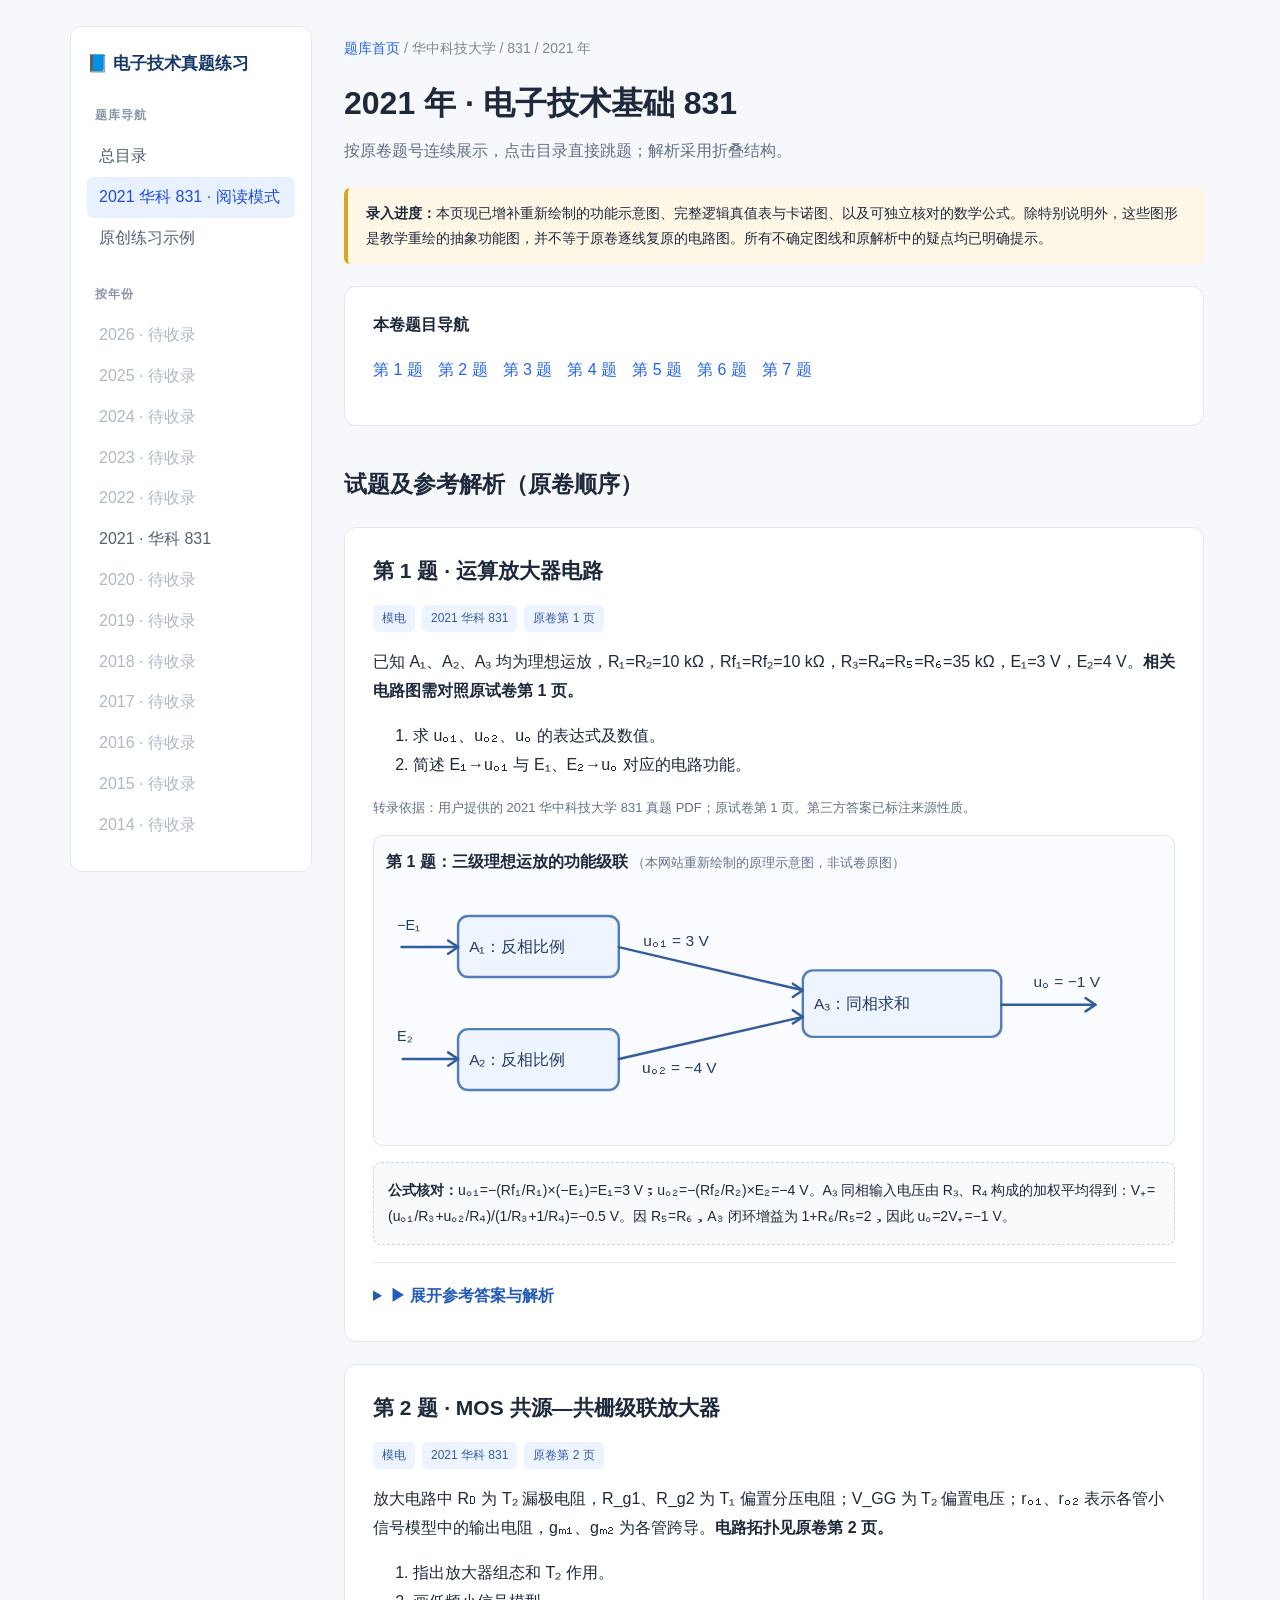
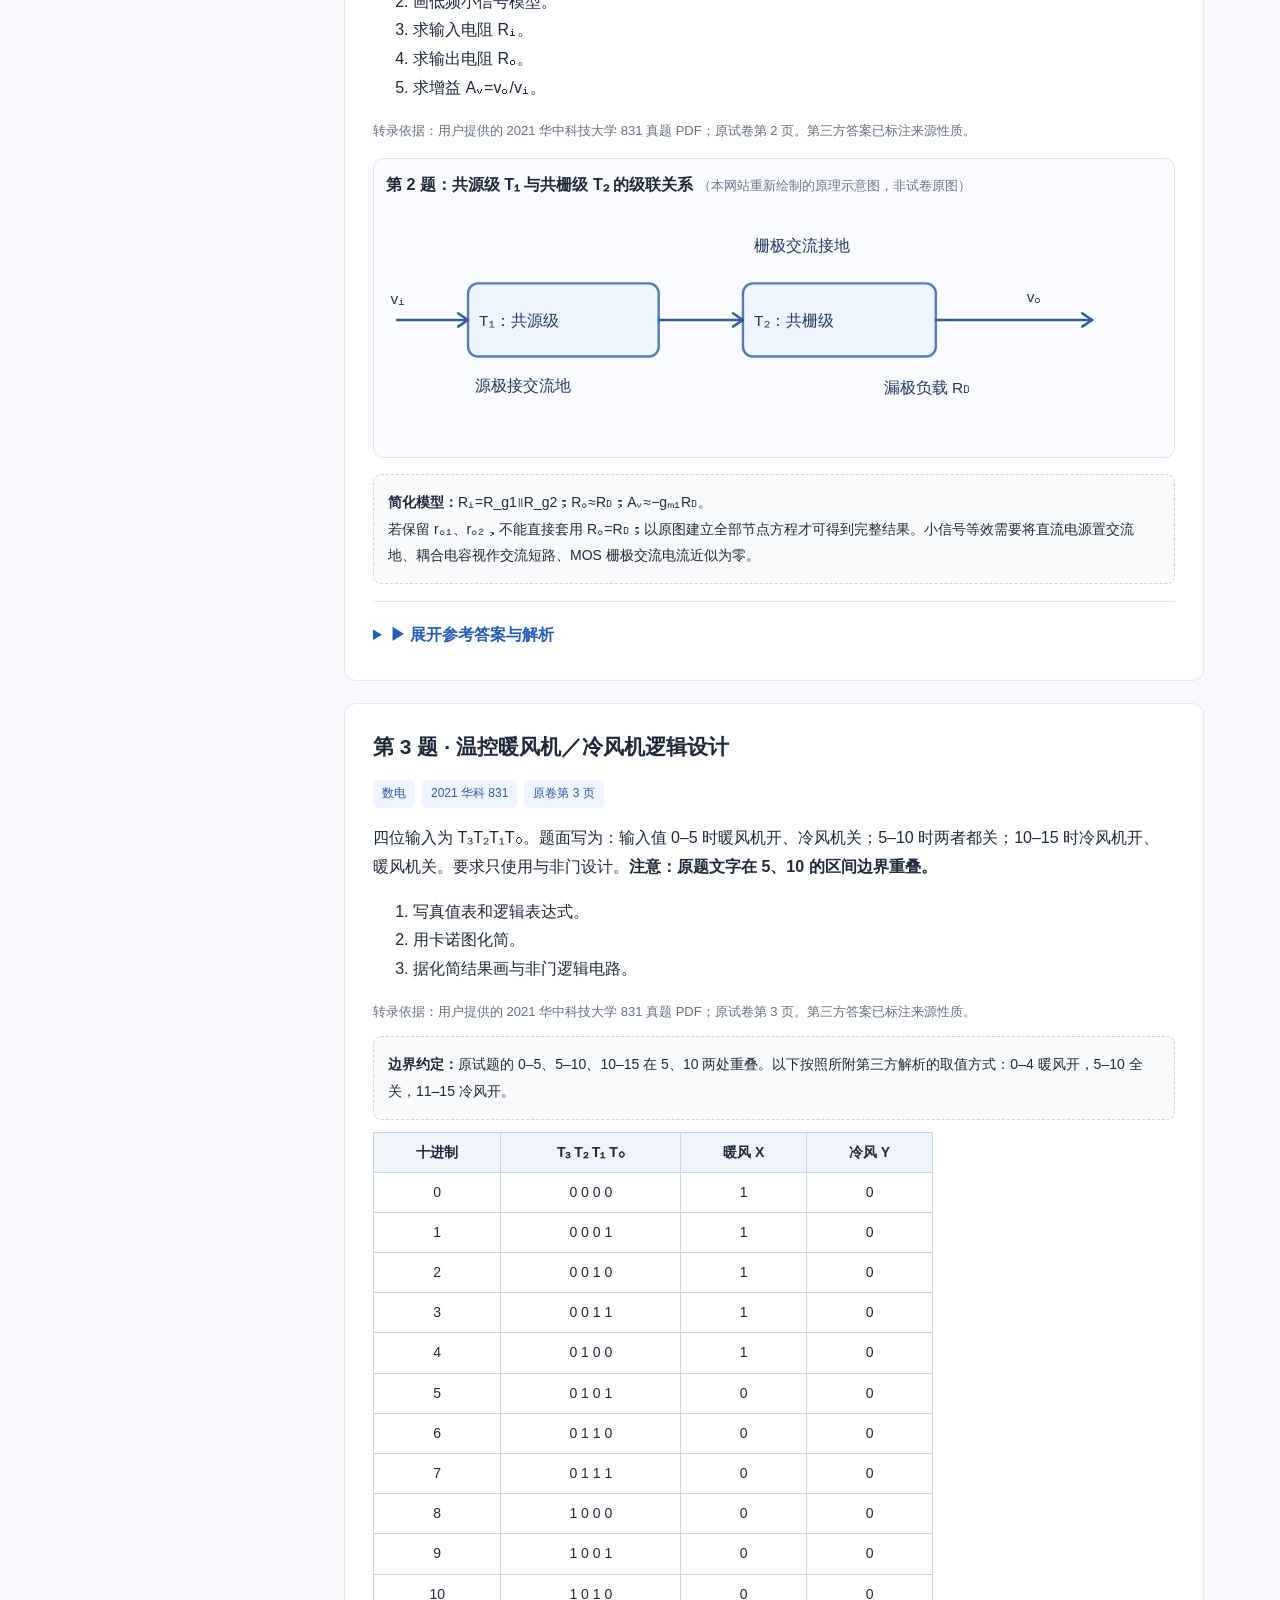
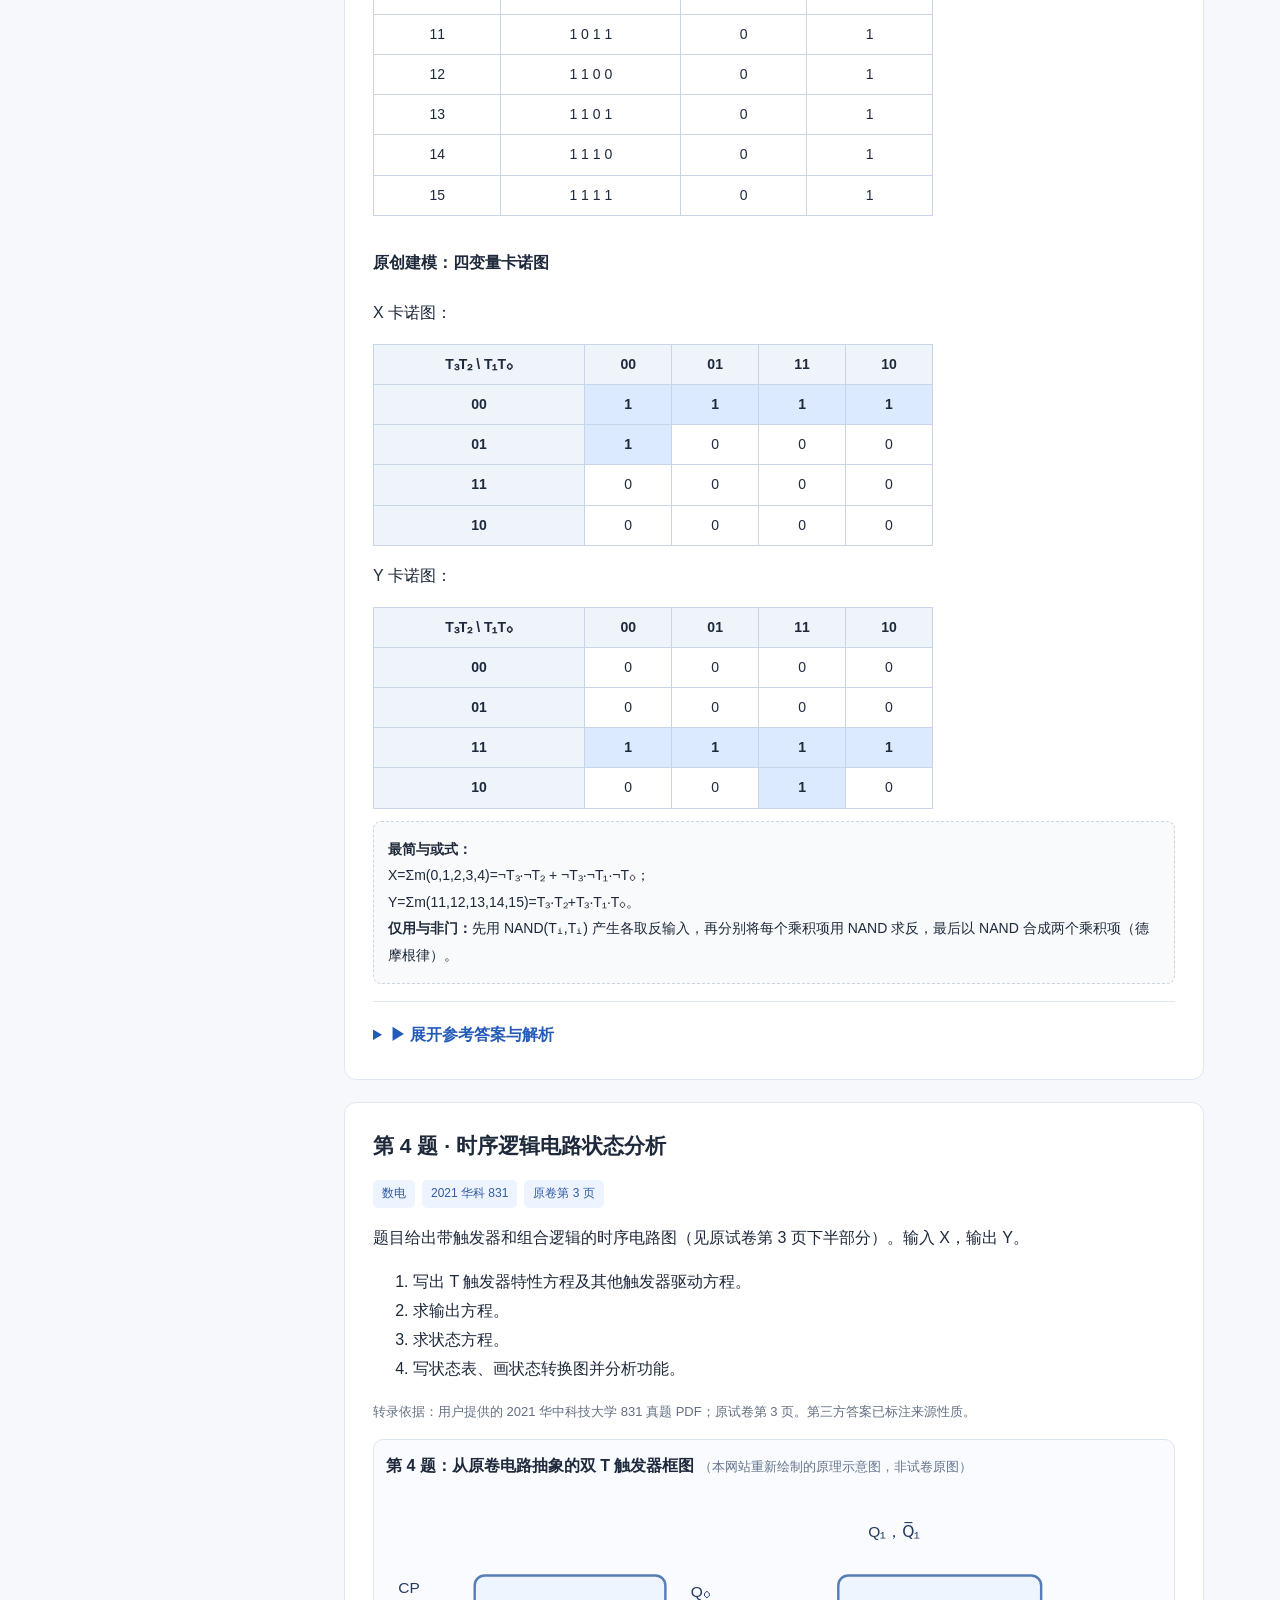
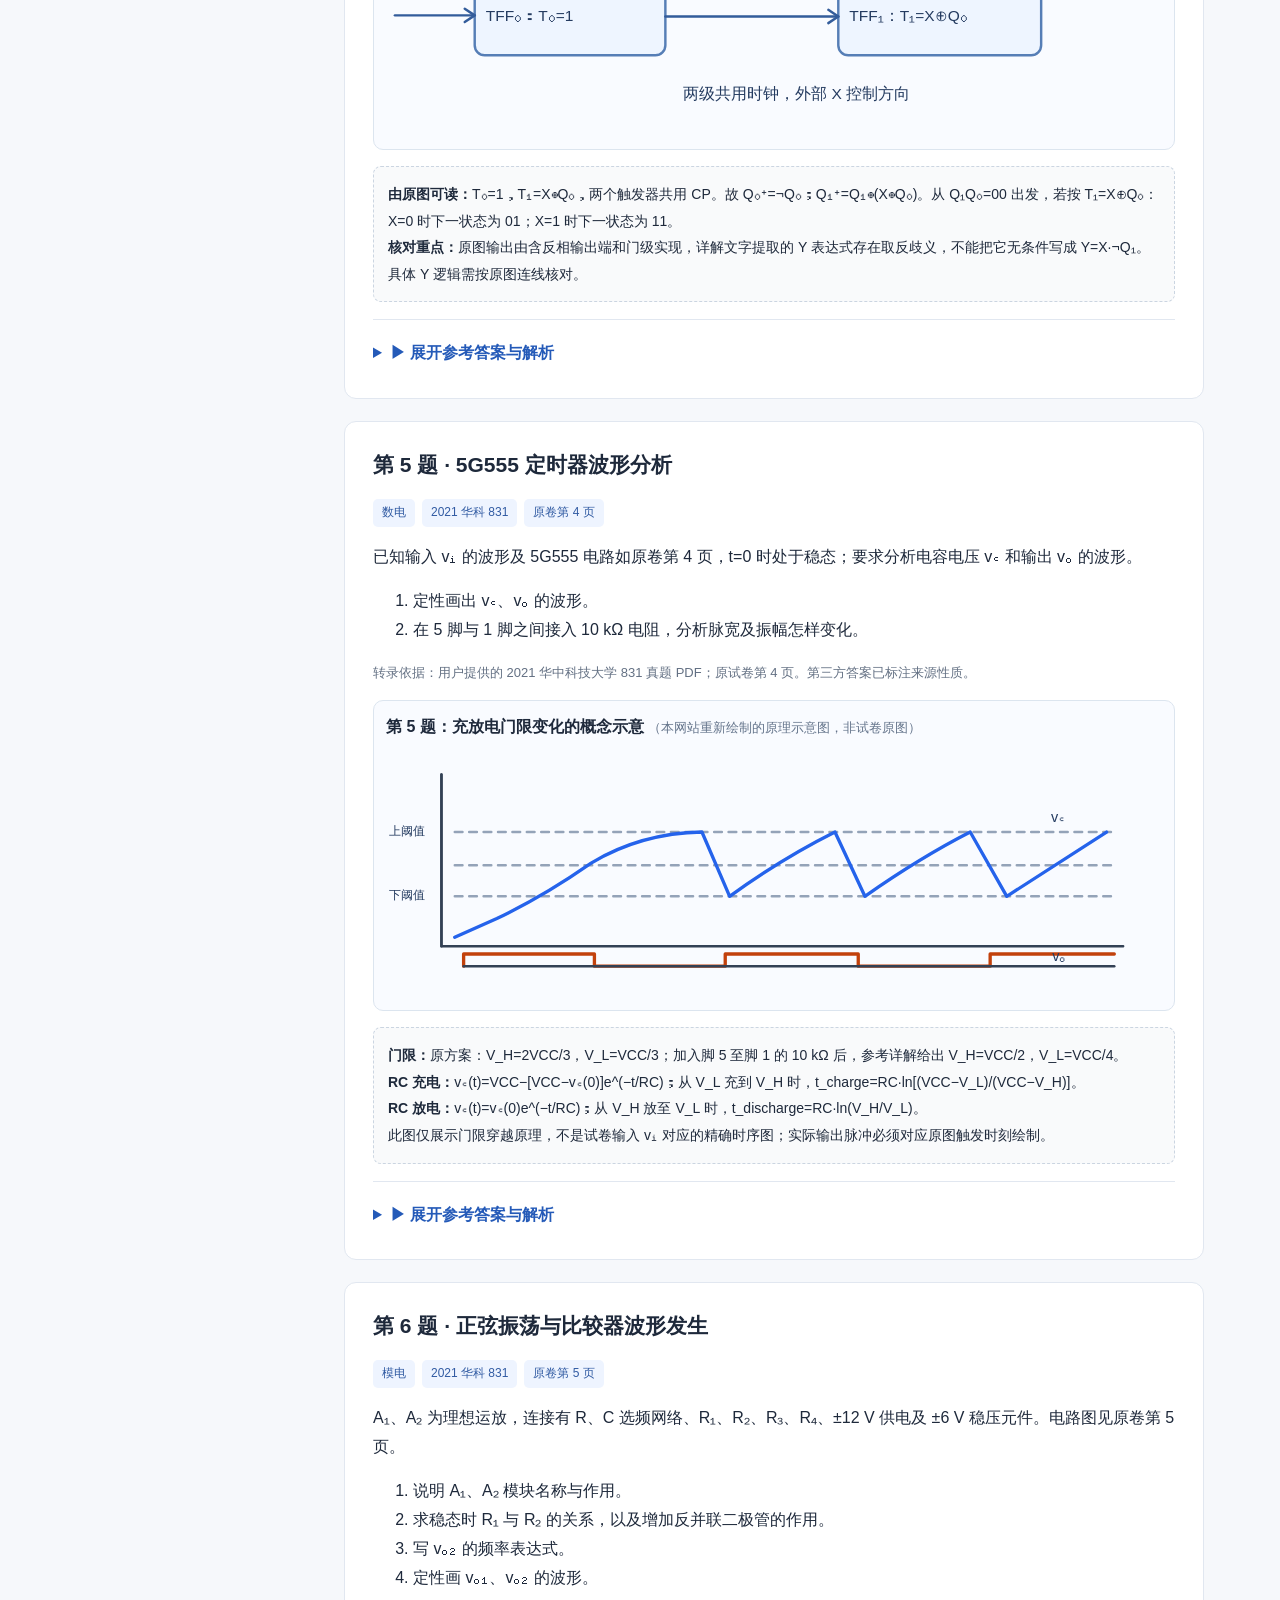
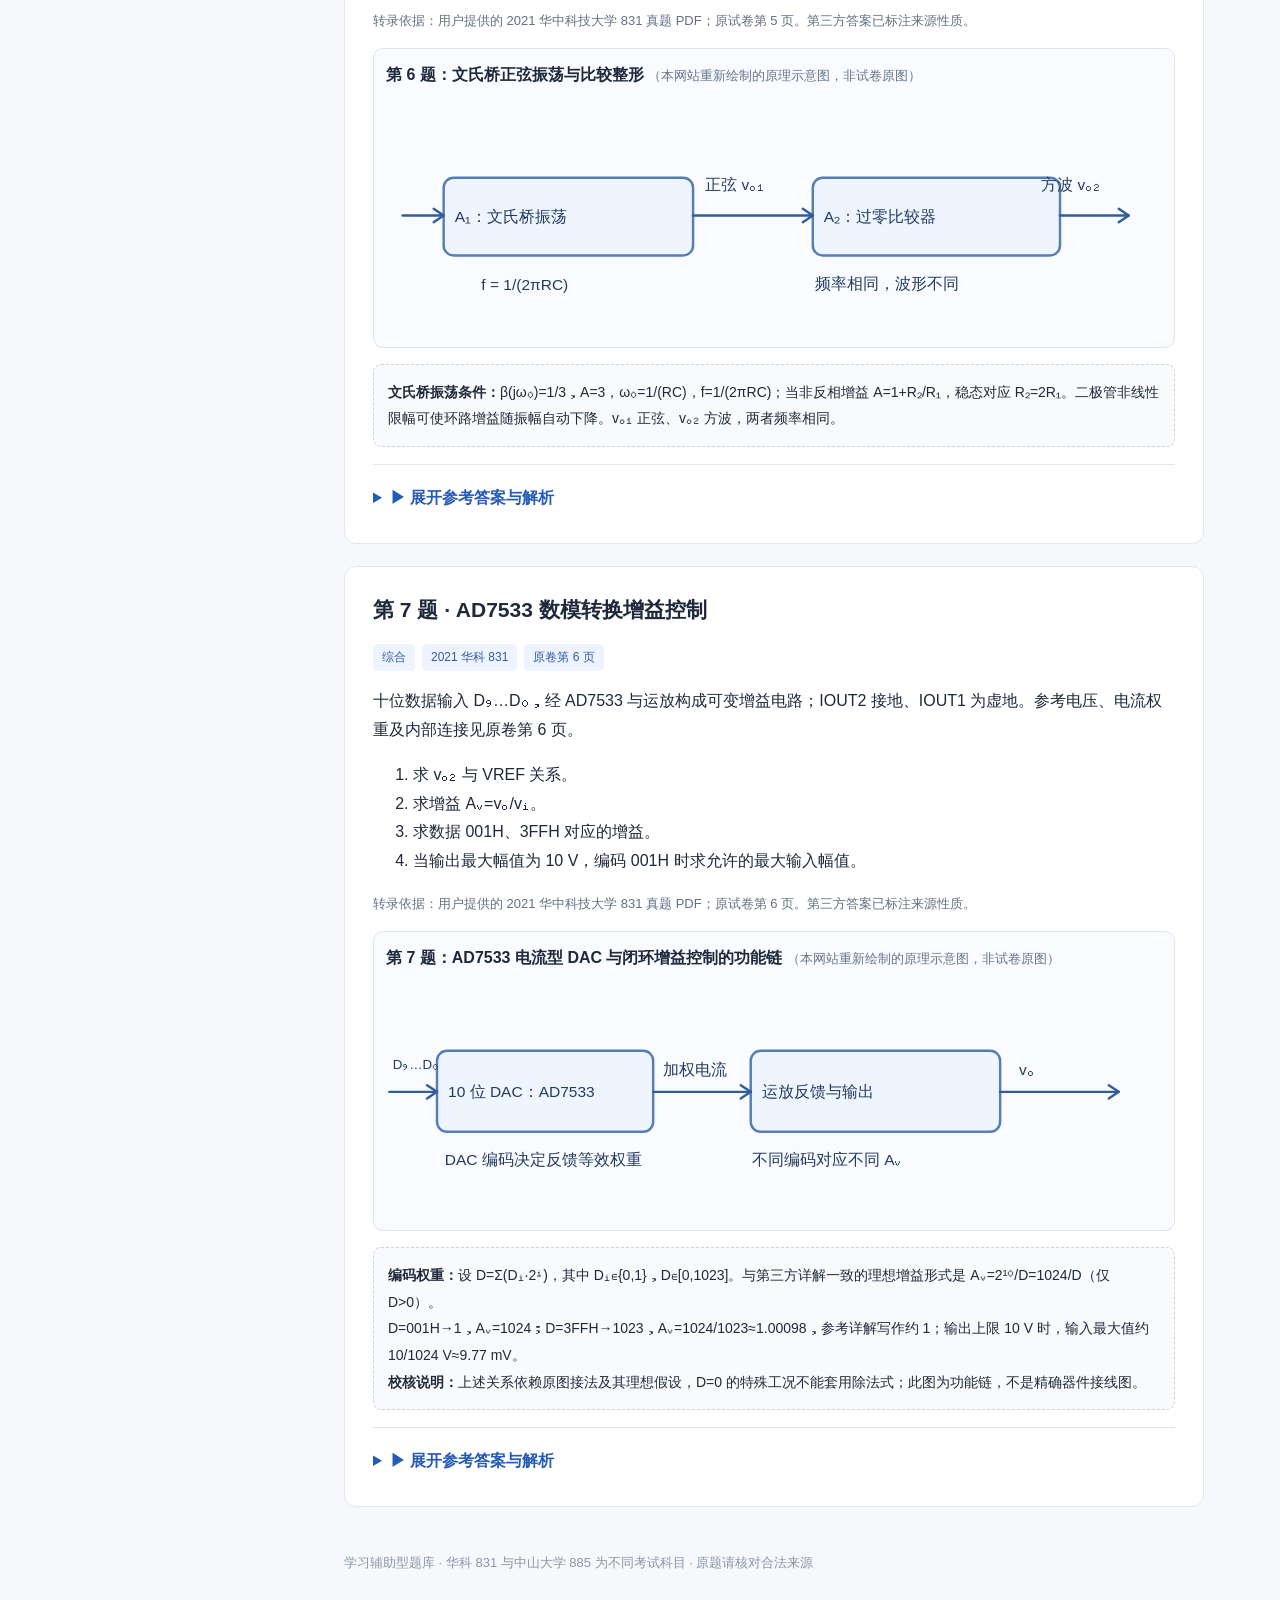
==== commit 560b8f7f: "Correct example transitions derived from T flip-flop inputs" ====
--- a/2021-hust-831.html
+++ b/2021-hust-831.html
@@ -1,7 +1,7 @@
 <!doctype html><html lang="zh-CN"><head><meta charset="utf-8"><meta name="viewport" content="width=device-width, initial-scale=1"><meta name="description" content="电子技术模拟电路和数字电路历年试题阅读索引与原创示例。"><title>2021 华科 831 · 年度试卷 | 电子技术真题练习</title><link rel="stylesheet" href="assets/style.css"><style>.kmap{border-collapse:collapse;margin:12px 0;font-size:14px;width:100%;max-width:560px}.kmap th,.kmap td{border:1px solid #c9d5e6;padding:7px 10px;text-align:center}.kmap th{background:#eff4fb}.question figure svg text{user-select:text}.outline{line-height:1.9}.question details summary{padding:6px 0} @media(max-width:600px){.kmap th,.kmap td{padding:4px 6px;font-size:12px}}</style></head><body><div class="layout"><aside class="sidebar"><a href="index.html" class="brand">📘 电子技术真题练习</a><h3>题库导航</h3><a class="side-link " href="index.html">总目录</a><a class="side-link active" href="2021-hust-831.html">2021 华科 831 · 阅读模式</a><a class="side-link " href="original-practice.html">原创练习示例</a><h3>按年份</h3><div class="side-years"><span class="side-link disabled" title="尚未收录">2026 · 待收录</span><span class="side-link disabled" title="尚未收录">2025 · 待收录</span><span class="side-link disabled" title="尚未收录">2024 · 待收录</span><span class="side-link disabled" title="尚未收录">2023 · 待收录</span><span class="side-link disabled" title="尚未收录">2022 · 待收录</span><a href="2021-hust-831.html" class="side-link">2021 · 华科 831</a><span class="side-link disabled" title="尚未收录">2020 · 待收录</span><span class="side-link disabled" title="尚未收录">2019 · 待收录</span><span class="side-link disabled" title="尚未收录">2018 · 待收录</span><span class="side-link disabled" title="尚未收录">2017 · 待收录</span><span class="side-link disabled" title="尚未收录">2016 · 待收录</span><span class="side-link disabled" title="尚未收录">2015 · 待收录</span><span class="side-link disabled" title="尚未收录">2014 · 待收录</span></div><h3>科目</h3><a class="side-link" href="2021-hust-831.html#analog">模拟电路</a><a class="side-link" href="2021-hust-831.html#digital">数字电路</a><a class="side-link" href="2021-hust-831.html#mixed">综合应用</a></aside><main class="main"><p class="crumb"><a href="index.html">题库首页</a> / 华中科技大学 / 831 / 2021 年</p><h1 id="top">2021 年 · 电子技术基础 831</h1><p class="lead">按原卷题号连续展示，点击目录直接跳题；解析采用折叠结构。</p><div class="notice"><b>录入进度：</b>本页现已增补重新绘制的功能示意图、完整逻辑真值表与卡诺图、以及可独立核对的数学公式。除特别说明外，这些图形是教学重绘的抽象功能图，并不等于原卷逐线复原的电路图。所有不确定图线和原解析中的疑点均已明确提示。</div><div class="question"><b>本卷题目导航</b><p><a href="#q1" style="margin-right:15px;white-space:nowrap">第 1 题</a><a href="#q2" style="margin-right:15px;white-space:nowrap">第 2 题</a><a href="#q3" style="margin-right:15px;white-space:nowrap">第 3 题</a><a href="#q4" style="margin-right:15px;white-space:nowrap">第 4 题</a><a href="#q5" style="margin-right:15px;white-space:nowrap">第 5 题</a><a href="#q6" style="margin-right:15px;white-space:nowrap">第 6 题</a><a href="#q7" style="margin-right:15px;white-space:nowrap">第 7 题</a></p></div><h2 class="section" id="analog">试题及参考解析（原卷顺序）</h2><article class="question" id="q1"><h3>第 1 题 · 运算放大器电路</h3><div class="tags"><span class="tag">模电</span><span class="tag">2021 华科 831</span><span class="tag">原卷第 1 页</span></div><p>已知 A₁、A₂、A₃ 均为理想运放，R₁=R₂=10 kΩ，Rf₁=Rf₂=10 kΩ，R₃=R₄=R₅=R₆=35 kΩ，E₁=3 V，E₂=4 V。<b>相关电路图需对照原试卷第 1 页。</b></p><ol><li>求 uₒ₁、uₒ₂、uₒ 的表达式及数值。</li><li>简述 E₁→uₒ₁ 与 E₁、E₂→uₒ 对应的电路功能。</li></ol><p class="mini muted">转录依据：用户提供的 2021 华中科技大学 831 真题 PDF；原试卷第 1 页。第三方答案已标注来源性质。</p><figure style="margin:16px 0;padding:12px;border:1px solid #dce5ef;border-radius:10px;background:#f9fbff"><figcaption style="font-weight:700;margin-bottom:8px">第 1 题：三级理想运放的功能级联 <small style="font-weight:400;color:#64748b">（本网站重新绘制的原理示意图，非试卷原图）</small></figcaption><svg viewBox="0 0 700 215" xmlns="http://www.w3.org/2000/svg" style="width:100%;height:auto;max-height:380px" role="img" aria-label="第 1 题：三级理想运放的功能级联"><g fill="none" stroke="#334155" stroke-width="2.2" stroke-linecap="round" stroke-linejoin="round"><rect x="65" y="28" width="145" height="55" rx="9" fill="#eef5ff" stroke="#567eb6"/><text x="75" y="60.5" fill="#243b60" font-family="Arial,'Microsoft Yahei',sans-serif" font-size="14" stroke="none">A₁：反相比例</text><rect x="65" y="130" width="145" height="55" rx="9" fill="#eef5ff" stroke="#567eb6"/><text x="75" y="162.5" fill="#243b60" font-family="Arial,'Microsoft Yahei',sans-serif" font-size="14" stroke="none">A₂：反相比例</text><rect x="376" y="77" width="179" height="60" rx="9" fill="#eef5ff" stroke="#567eb6"/><text x="386" y="112" fill="#243b60" font-family="Arial,'Microsoft Yahei',sans-serif" font-size="14" stroke="none">A₃：同相求和</text><path d="M14 56L65 56" stroke="#335c9b"/><path d="M56 50L65 56L56 62" stroke="#335c9b"/><path d="M15 157L65 157" stroke="#335c9b"/><path d="M56 151L65 157L56 163" stroke="#335c9b"/><path d="M210 56L376 95" stroke="#335c9b"/><path d="M367 89L376 95L367 101" stroke="#335c9b"/><path d="M210 157L376 119" stroke="#335c9b"/><path d="M367 113L376 119L367 125" stroke="#335c9b"/><path d="M555 108L640 108" stroke="#335c9b"/><path d="M631 102L640 108L631 114" stroke="#335c9b"/><text x="10" y="41" fill="#243b60" font-family="Arial,'Microsoft Yahei',sans-serif" font-size="13" stroke="none">−E₁</text><text x="10" y="141" fill="#243b60" font-family="Arial,'Microsoft Yahei',sans-serif" font-size="13" stroke="none">E₂</text><text x="232" y="55" fill="#243b60" font-family="Arial,'Microsoft Yahei',sans-serif" font-size="14" stroke="none">uₒ₁ = 3 V</text><text x="231" y="170" fill="#243b60" font-family="Arial,'Microsoft Yahei',sans-serif" font-size="14" stroke="none">uₒ₂ = −4 V</text><text x="584" y="92" fill="#243b60" font-family="Arial,'Microsoft Yahei',sans-serif" font-size="14" stroke="none">uₒ = −1 V</text></g></svg></figure><div class="outline"><b>公式核对：</b>uₒ₁=−(Rf₁/R₁)×(−E₁)=E₁=3 V；uₒ₂=−(Rf₂/R₂)×E₂=−4 V。A₃ 同相输入电压由 R₃、R₄ 构成的加权平均得到：V₊=(uₒ₁/R₃+uₒ₂/R₄)/(1/R₃+1/R₄)=−0.5 V。因 R₅=R₆，A₃ 闭环增益为 1+R₆/R₅=2，因此 uₒ=2V₊=−1 V。</div><details class="answer"><summary>▶ 展开参考答案与解析</summary><p>第三方详解将 A₁、A₂ 分别识别为反相比例运算模块，A₃ 为求和模块。按详解的电路连接与所给等值电阻，其结果为 <b>uₒ₁=3 V、uₒ₂=−4 V、uₒ=−1 V</b>。先逐级判断反馈极性，再由虚短、虚断列出电流关系；最后计算求和级输出。</p><p><b>核对提醒：</b>运放的同相/反相输入连接关系必须根据原图确定，网页文字不足以独立复核全部电路节点。</p><p class="muted mini">这些解析要点由原第三方详解归纳，不是官方标准答案；遇到公式、图示请优先对照原 PDF。</p></details></article>
 <article class="question" id="q2"><h3>第 2 题 · MOS 共源—共栅级联放大器</h3><div class="tags"><span class="tag">模电</span><span class="tag">2021 华科 831</span><span class="tag">原卷第 2 页</span></div><p>放大电路中 Rᴅ 为 T₂ 漏极电阻，R_g1、R_g2 为 T₁ 偏置分压电阻；V_GG 为 T₂ 偏置电压；rₒ₁、rₒ₂ 表示各管小信号模型中的输出电阻，gₘ₁、gₘ₂ 为各管跨导。<b>电路拓扑见原卷第 2 页。</b></p><ol><li>指出放大器组态和 T₂ 作用。</li><li>画低频小信号模型。</li><li>求输入电阻 Rᵢ。</li><li>求输出电阻 Rₒ。</li><li>求增益 Aᵥ=vₒ/vᵢ。</li></ol><p class="mini muted">转录依据：用户提供的 2021 华中科技大学 831 真题 PDF；原试卷第 2 页。第三方答案已标注来源性质。</p><figure style="margin:16px 0;padding:12px;border:1px solid #dce5ef;border-radius:10px;background:#f9fbff"><figcaption style="font-weight:700;margin-bottom:8px">第 2 题：共源级 T₁ 与共栅级 T₂ 的级联关系 <small style="font-weight:400;color:#64748b">（本网站重新绘制的原理示意图，非试卷原图）</small></figcaption><svg viewBox="0 0 700 205" xmlns="http://www.w3.org/2000/svg" style="width:100%;height:auto;max-height:380px" role="img" aria-label="第 2 题：共源级 T₁ 与共栅级 T₂ 的级联关系"><g fill="none" stroke="#334155" stroke-width="2.2" stroke-linecap="round" stroke-linejoin="round"><rect x="74" y="68" width="172" height="66" rx="9" fill="#eef5ff" stroke="#567eb6"/><text x="84" y="106" fill="#243b60" font-family="Arial,'Microsoft Yahei',sans-serif" font-size="14" stroke="none">T₁：共源级</text><rect x="322" y="68" width="174" height="66" rx="9" fill="#eef5ff" stroke="#567eb6"/><text x="332" y="106" fill="#243b60" font-family="Arial,'Microsoft Yahei',sans-serif" font-size="14" stroke="none">T₂：共栅级</text><path d="M10 101L74 101" stroke="#335c9b"/><path d="M65 95L74 101L65 107" stroke="#335c9b"/><path d="M246 101L322 101" stroke="#335c9b"/><path d="M313 95L322 101L313 107" stroke="#335c9b"/><path d="M496 101L637 101" stroke="#335c9b"/><path d="M628 95L637 101L628 107" stroke="#335c9b"/><text x="4" y="87" fill="#243b60" font-family="Arial,'Microsoft Yahei',sans-serif" font-size="14" stroke="none">vᵢ</text><text x="578" y="85" fill="#243b60" font-family="Arial,'Microsoft Yahei',sans-serif" font-size="14" stroke="none">vₒ</text><text x="332" y="39" fill="#243b60" font-family="Arial,'Microsoft Yahei',sans-serif" font-size="14" stroke="none">栅极交流接地</text><text x="449" y="167" fill="#243b60" font-family="Arial,'Microsoft Yahei',sans-serif" font-size="14" stroke="none">漏极负载 Rᴅ</text><text x="80" y="165" fill="#243b60" font-family="Arial,'Microsoft Yahei',sans-serif" font-size="14" stroke="none">源极接交流地</text></g></svg></figure><div class="outline"><b>简化模型：</b>Rᵢ=R_g1∥R_g2；Rₒ≈Rᴅ；Aᵥ≈−gₘ₁Rᴅ。<br>若保留 rₒ₁、rₒ₂，不能直接套用 Rₒ=Rᴅ；以原图建立全部节点方程才可得到完整结果。小信号等效需要将直流电源置交流地、耦合电容视作交流短路、MOS 栅极交流电流近似为零。</div><details class="answer"><summary>▶ 展开参考答案与解析</summary><p>第三方详解判定为 <b>共源—共栅（cascode）</b> 级联；T₂ 为共栅级，主要用于减弱米勒效应、改善高频特性。</p><p>详解中采用的简化结论为 <b>Rᵢ≈R_g1∥R_g2，Rₒ≈Rᴅ，Aᵥ≈−gₘ₁Rᴅ</b>。这些结果来自其简化的小信号模型，不能直接视为包含 rₒ₁、rₒ₂ 的一般精确式。需要考虑输出电阻时，应重新建立包含 rₒ 的小信号模型。</p><p class="muted mini">这些解析要点由原第三方详解归纳，不是官方标准答案；遇到公式、图示请优先对照原 PDF。</p></details></article>
 <span id="digital"></span><article class="question" id="q3"><h3>第 3 题 · 温控暖风机／冷风机逻辑设计</h3><div class="tags"><span class="tag">数电</span><span class="tag">2021 华科 831</span><span class="tag">原卷第 3 页</span></div><p>四位输入为 T₃T₂T₁T₀。题面写为：输入值 0–5 时暖风机开、冷风机关；5–10 时两者都关；10–15 时冷风机开、暖风机关。要求只使用与非门设计。<b>注意：原题文字在 5、10 的区间边界重叠。</b></p><ol><li>写真值表和逻辑表达式。</li><li>用卡诺图化简。</li><li>据化简结果画与非门逻辑电路。</li></ol><p class="mini muted">转录依据：用户提供的 2021 华中科技大学 831 真题 PDF；原试卷第 3 页。第三方答案已标注来源性质。</p><div class="outline"><b>边界约定：</b>原试题的 0–5、5–10、10–15 在 5、10 两处重叠。以下按照所附第三方解析的取值方式：0–4 暖风开，5–10 全关，11–15 冷风开。</div><div style="overflow-x:auto"><table class="kmap"><thead><tr><th>十进制</th><th>T₃ T₂ T₁ T₀</th><th>暖风 X</th><th>冷风 Y</th></tr></thead><tbody><tr><td>0</td><td>0 0 0 0</td><td>1</td><td>0</td></tr><tr><td>1</td><td>0 0 0 1</td><td>1</td><td>0</td></tr><tr><td>2</td><td>0 0 1 0</td><td>1</td><td>0</td></tr><tr><td>3</td><td>0 0 1 1</td><td>1</td><td>0</td></tr><tr><td>4</td><td>0 1 0 0</td><td>1</td><td>0</td></tr><tr><td>5</td><td>0 1 0 1</td><td>0</td><td>0</td></tr><tr><td>6</td><td>0 1 1 0</td><td>0</td><td>0</td></tr><tr><td>7</td><td>0 1 1 1</td><td>0</td><td>0</td></tr><tr><td>8</td><td>1 0 0 0</td><td>0</td><td>0</td></tr><tr><td>9</td><td>1 0 0 1</td><td>0</td><td>0</td></tr><tr><td>10</td><td>1 0 1 0</td><td>0</td><td>0</td></tr><tr><td>11</td><td>1 0 1 1</td><td>0</td><td>1</td></tr><tr><td>12</td><td>1 1 0 0</td><td>0</td><td>1</td></tr><tr><td>13</td><td>1 1 0 1</td><td>0</td><td>1</td></tr><tr><td>14</td><td>1 1 1 0</td><td>0</td><td>1</td></tr><tr><td>15</td><td>1 1 1 1</td><td>0</td><td>1</td></tr></tbody></table></div><h4>原创建模：四变量卡诺图</h4><p>X 卡诺图：</p><table class="kmap"><thead><tr><th>T₃T₂ \ T₁T₀</th><th>00</th><th>01</th><th>11</th><th>10</th></tr></thead><tbody><tr><th>00</th><td style="background:#dbeafe;font-weight:800">1</td><td style="background:#dbeafe;font-weight:800">1</td><td style="background:#dbeafe;font-weight:800">1</td><td style="background:#dbeafe;font-weight:800">1</td></tr><tr><th>01</th><td style="background:#dbeafe;font-weight:800">1</td><td style="background:#fff;font-weight:400">0</td><td style="background:#fff;font-weight:400">0</td><td style="background:#fff;font-weight:400">0</td></tr><tr><th>11</th><td style="background:#fff;font-weight:400">0</td><td style="background:#fff;font-weight:400">0</td><td style="background:#fff;font-weight:400">0</td><td style="background:#fff;font-weight:400">0</td></tr><tr><th>10</th><td style="background:#fff;font-weight:400">0</td><td style="background:#fff;font-weight:400">0</td><td style="background:#fff;font-weight:400">0</td><td style="background:#fff;font-weight:400">0</td></tr></tbody></table><p>Y 卡诺图：</p><table class="kmap"><thead><tr><th>T₃T₂ \ T₁T₀</th><th>00</th><th>01</th><th>11</th><th>10</th></tr></thead><tbody><tr><th>00</th><td style="background:#fff;font-weight:400">0</td><td style="background:#fff;font-weight:400">0</td><td style="background:#fff;font-weight:400">0</td><td style="background:#fff;font-weight:400">0</td></tr><tr><th>01</th><td style="background:#fff;font-weight:400">0</td><td style="background:#fff;font-weight:400">0</td><td style="background:#fff;font-weight:400">0</td><td style="background:#fff;font-weight:400">0</td></tr><tr><th>11</th><td style="background:#dbeafe;font-weight:800">1</td><td style="background:#dbeafe;font-weight:800">1</td><td style="background:#dbeafe;font-weight:800">1</td><td style="background:#dbeafe;font-weight:800">1</td></tr><tr><th>10</th><td style="background:#fff;font-weight:400">0</td><td style="background:#fff;font-weight:400">0</td><td style="background:#dbeafe;font-weight:800">1</td><td style="background:#fff;font-weight:400">0</td></tr></tbody></table><div class="outline"><b>最简与或式：</b><br>X=Σm(0,1,2,3,4)=¬T₃·¬T₂ + ¬T₃·¬T₁·¬T₀；<br>Y=Σm(11,12,13,14,15)=T₃·T₂+T₃·T₁·T₀。<br><b>仅用与非门：</b>先用 NAND(Tᵢ,Tᵢ) 产生各取反输入，再分别将每个乘积项用 NAND 求反，最后以 NAND 合成两个乘积项（德摩根律）。</div><details class="answer"><summary>▶ 展开参考答案与解析</summary><p>原资料的答案部分将暖风机和冷风机的逻辑最小项分别写为 <b>X=Σm(0,1,2,3,4)</b>、<b>Y=Σm(11,12,13,14,15)</b>，即采用 5、10 两个输入都关闭的边界约定。</p><p>按此约定可化简为 <b>X=¬T₃·¬T₂ + ¬T₃·¬T₁·¬T₀</b>；<b>Y=T₃·T₂ + T₃·T₁·T₀</b>。由于原 PDF 的变量取反位置在文字抽取中存在明显混乱，正式绘制与非门电路前应以真值表和卡诺图重新验算，而不是盲抄抽取的公式。</p><p>步骤：列 16 行真值表 → 画两个四变量卡诺图 → 圈相邻的 1 → 用德摩根律将与或式转换成与非门网络。</p><p class="muted mini">这些解析要点由原第三方详解归纳，不是官方标准答案；遇到公式、图示请优先对照原 PDF。</p></details></article>
-<article class="question" id="q4"><h3>第 4 题 · 时序逻辑电路状态分析</h3><div class="tags"><span class="tag">数电</span><span class="tag">2021 华科 831</span><span class="tag">原卷第 3 页</span></div><p>题目给出带触发器和组合逻辑的时序电路图（见原试卷第 3 页下半部分）。输入 X，输出 Y。</p><ol><li>写出 T 触发器特性方程及其他触发器驱动方程。</li><li>求输出方程。</li><li>求状态方程。</li><li>写状态表、画状态转换图并分析功能。</li></ol><p class="mini muted">转录依据：用户提供的 2021 华中科技大学 831 真题 PDF；原试卷第 3 页。第三方答案已标注来源性质。</p><figure style="margin:16px 0;padding:12px;border:1px solid #dce5ef;border-radius:10px;background:#f9fbff"><figcaption style="font-weight:700;margin-bottom:8px">第 4 题：从原卷电路抽象的双 T 触发器框图 <small style="font-weight:400;color:#64748b">（本网站重新绘制的原理示意图，非试卷原图）</small></figcaption><svg viewBox="0 0 700 215" xmlns="http://www.w3.org/2000/svg" style="width:100%;height:auto;max-height:380px" role="img" aria-label="第 4 题：从原卷电路抽象的双 T 触发器框图"><g fill="none" stroke="#334155" stroke-width="2.2" stroke-linecap="round" stroke-linejoin="round"><rect x="80" y="78" width="172" height="72" rx="9" fill="#eef5ff" stroke="#567eb6"/><text x="90" y="119" fill="#243b60" font-family="Arial,'Microsoft Yahei',sans-serif" font-size="14" stroke="none">TFF₀：T₀=1</text><rect x="408" y="78" width="183" height="72" rx="9" fill="#eef5ff" stroke="#567eb6"/><text x="418" y="119" fill="#243b60" font-family="Arial,'Microsoft Yahei',sans-serif" font-size="14" stroke="none">TFF₁：T₁=X⊕Q₀</text><path d="M8 114L80 114" stroke="#335c9b"/><path d="M71 108L80 114L71 120" stroke="#335c9b"/><path d="M252 115L408 115" stroke="#335c9b"/><path d="M399 109L408 115L399 121" stroke="#335c9b"/><text x="11" y="94" fill="#243b60" font-family="Arial,'Microsoft Yahei',sans-serif" font-size="14" stroke="none">CP</text><text x="275" y="97" fill="#243b60" font-family="Arial,'Microsoft Yahei',sans-serif" font-size="14" stroke="none">Q₀</text><text x="435" y="43" fill="#243b60" font-family="Arial,'Microsoft Yahei',sans-serif" font-size="14" stroke="none">Q₁，Q̅₁</text><text x="268" y="189" fill="#243b60" font-family="Arial,'Microsoft Yahei',sans-serif" font-size="14" stroke="none">两级共用时钟，外部 X 控制方向</text></g></svg></figure><div class="outline"><b>由原图可读：</b>T₀=1，T₁=X⊕Q₀，两个触发器共用 CP。故 Q₀⁺=¬Q₀；Q₁⁺=Q₁⊕(X⊕Q₀)。从 Q₁Q₀=00 出发，X=0 时下一个状态为 11，X=1 时为 01。<br><b>核对重点：</b>原图输出由含反相输出端和门级实现，详解文字提取的 Y 表达式存在取反歧义，不能把它无条件写成 Y=X·¬Q₁。具体 Y 逻辑需按原图连线核对。</div><details class="answer"><summary>▶ 展开参考答案与解析</summary><p>T 触发器的基本特性方程为 <b>Q⁺=T⊕Q</b>。参考详解最终将电路识别为由输入 X 控制的<b>可逆四进制计数器</b>：X=0 时向上计数，X=1 时向下计数。</p><p>驱动方程、完整状态方程和状态图必须准确依据原图的门电路连线核对；此处不凭抽取失败的公式补造中间计算。</p><p class="muted mini">这些解析要点由原第三方详解归纳，不是官方标准答案；遇到公式、图示请优先对照原 PDF。</p></details></article>
+<article class="question" id="q4"><h3>第 4 题 · 时序逻辑电路状态分析</h3><div class="tags"><span class="tag">数电</span><span class="tag">2021 华科 831</span><span class="tag">原卷第 3 页</span></div><p>题目给出带触发器和组合逻辑的时序电路图（见原试卷第 3 页下半部分）。输入 X，输出 Y。</p><ol><li>写出 T 触发器特性方程及其他触发器驱动方程。</li><li>求输出方程。</li><li>求状态方程。</li><li>写状态表、画状态转换图并分析功能。</li></ol><p class="mini muted">转录依据：用户提供的 2021 华中科技大学 831 真题 PDF；原试卷第 3 页。第三方答案已标注来源性质。</p><figure style="margin:16px 0;padding:12px;border:1px solid #dce5ef;border-radius:10px;background:#f9fbff"><figcaption style="font-weight:700;margin-bottom:8px">第 4 题：从原卷电路抽象的双 T 触发器框图 <small style="font-weight:400;color:#64748b">（本网站重新绘制的原理示意图，非试卷原图）</small></figcaption><svg viewBox="0 0 700 215" xmlns="http://www.w3.org/2000/svg" style="width:100%;height:auto;max-height:380px" role="img" aria-label="第 4 题：从原卷电路抽象的双 T 触发器框图"><g fill="none" stroke="#334155" stroke-width="2.2" stroke-linecap="round" stroke-linejoin="round"><rect x="80" y="78" width="172" height="72" rx="9" fill="#eef5ff" stroke="#567eb6"/><text x="90" y="119" fill="#243b60" font-family="Arial,'Microsoft Yahei',sans-serif" font-size="14" stroke="none">TFF₀：T₀=1</text><rect x="408" y="78" width="183" height="72" rx="9" fill="#eef5ff" stroke="#567eb6"/><text x="418" y="119" fill="#243b60" font-family="Arial,'Microsoft Yahei',sans-serif" font-size="14" stroke="none">TFF₁：T₁=X⊕Q₀</text><path d="M8 114L80 114" stroke="#335c9b"/><path d="M71 108L80 114L71 120" stroke="#335c9b"/><path d="M252 115L408 115" stroke="#335c9b"/><path d="M399 109L408 115L399 121" stroke="#335c9b"/><text x="11" y="94" fill="#243b60" font-family="Arial,'Microsoft Yahei',sans-serif" font-size="14" stroke="none">CP</text><text x="275" y="97" fill="#243b60" font-family="Arial,'Microsoft Yahei',sans-serif" font-size="14" stroke="none">Q₀</text><text x="435" y="43" fill="#243b60" font-family="Arial,'Microsoft Yahei',sans-serif" font-size="14" stroke="none">Q₁，Q̅₁</text><text x="268" y="189" fill="#243b60" font-family="Arial,'Microsoft Yahei',sans-serif" font-size="14" stroke="none">两级共用时钟，外部 X 控制方向</text></g></svg></figure><div class="outline"><b>由原图可读：</b>T₀=1，T₁=X⊕Q₀，两个触发器共用 CP。故 Q₀⁺=¬Q₀；Q₁⁺=Q₁⊕(X⊕Q₀)。从 Q₁Q₀=00 出发，若按 T₁=X⊕Q₀：X=0 时下一状态为 01；X=1 时下一状态为 11。<br><b>核对重点：</b>原图输出由含反相输出端和门级实现，详解文字提取的 Y 表达式存在取反歧义，不能把它无条件写成 Y=X·¬Q₁。具体 Y 逻辑需按原图连线核对。</div><details class="answer"><summary>▶ 展开参考答案与解析</summary><p>T 触发器的基本特性方程为 <b>Q⁺=T⊕Q</b>。参考详解最终将电路识别为由输入 X 控制的<b>可逆四进制计数器</b>：X=0 时向上计数，X=1 时向下计数。</p><p>驱动方程、完整状态方程和状态图必须准确依据原图的门电路连线核对；此处不凭抽取失败的公式补造中间计算。</p><p class="muted mini">这些解析要点由原第三方详解归纳，不是官方标准答案；遇到公式、图示请优先对照原 PDF。</p></details></article>
 <article class="question" id="q5"><h3>第 5 题 · 5G555 定时器波形分析</h3><div class="tags"><span class="tag">数电</span><span class="tag">2021 华科 831</span><span class="tag">原卷第 4 页</span></div><p>已知输入 vᵢ 的波形及 5G555 电路如原卷第 4 页，t=0 时处于稳态；要求分析电容电压 v꜀ 和输出 vₒ 的波形。</p><ol><li>定性画出 v꜀、vₒ 的波形。</li><li>在 5 脚与 1 脚之间接入 10 kΩ 电阻，分析脉宽及振幅怎样变化。</li></ol><p class="mini muted">转录依据：用户提供的 2021 华中科技大学 831 真题 PDF；原试卷第 4 页。第三方答案已标注来源性质。</p><figure style="margin:16px 0;padding:12px;border:1px solid #dce5ef;border-radius:10px;background:#f9fbff"><figcaption style="font-weight:700;margin-bottom:8px">第 5 题：充放电门限变化的概念示意 <small style="font-weight:400;color:#64748b">（本网站重新绘制的原理示意图，非试卷原图）</small></figcaption><svg viewBox="0 0 700 215" xmlns="http://www.w3.org/2000/svg" style="width:100%;height:auto;max-height:380px" role="img" aria-label="第 5 题：充放电门限变化的概念示意"><g fill="none" stroke="#334155" stroke-width="2.2" stroke-linecap="round" stroke-linejoin="round"><path d="M50 22V177H665"/><path d="M50 22V177" /> <path d="M62 104H658" stroke="#94a3b8" stroke-dasharray="7 6"/><path d="M62 74H658" stroke="#94a3b8" stroke-dasharray="7 6"/><path d="M62 132H658" stroke="#94a3b8" stroke-dasharray="7 6"/><path d="M62 169L100 152Q142 132 185 102Q230 75 285 74L310 132Q357 98 405 74L432 132Q482 97 527 74L560 132L650 74" stroke="#2563eb" stroke-width="3"/><path d="M70 195V184H188V195H306V184H426V195H545V184H657" stroke="#c2410c" stroke-width="3"/><path d="M70 195H657"/><g stroke="none"><text x="3" y="77" fill="#243b60" font-family="Arial,'Microsoft Yahei',sans-serif" font-size="11" stroke="none">上阈值</text><text x="3" y="134" fill="#243b60" font-family="Arial,'Microsoft Yahei',sans-serif" font-size="11" stroke="none">下阈值</text><text x="600" y="65" fill="#243b60" font-family="Arial,'Microsoft Yahei',sans-serif" font-size="13" stroke="none">v꜀</text><text x="601" y="190" fill="#243b60" font-family="Arial,'Microsoft Yahei',sans-serif" font-size="13" stroke="none">vₒ</text></g></g></svg></figure><div class="outline"><b>门限：</b>原方案：V_H=2VCC/3，V_L=VCC/3；加入脚 5 至脚 1 的 10 kΩ 后，参考详解给出 V_H=VCC/2，V_L=VCC/4。<br><b>RC 充电：</b>v꜀(t)=VCC−[VCC−v꜀(0)]e^(−t/RC)；从 V_L 充到 V_H 时，t_charge=RC·ln[(VCC−V_L)/(VCC−V_H)]。<br><b>RC 放电：</b>v꜀(t)=v꜀(0)e^(−t/RC)；从 V_H 放至 V_L 时，t_discharge=RC·ln(V_H/V_L)。<br>此图仅展示门限穿越原理，不是试卷输入 vᵢ 对应的精确时序图；实际输出脉冲必须对应原图触发时刻绘制。</div><details class="answer"><summary>▶ 展开参考答案与解析</summary><p>参考详解认为，接入电阻后两个内部比较门限由原先约 <b>2VCC/3、VCC/3</b> 变为约 <b>VCC/2、VCC/4</b>。其结论是输出幅值基本不变，脉宽缩短。</p><p>关键思路：先根据实际电阻分压重新计算控制端电压和比较器门限，再借助电容 RC 充放电指数规律求时间。波形精确画法需结合题设输入波形与具体接线。</p><p class="muted mini">这些解析要点由原第三方详解归纳，不是官方标准答案；遇到公式、图示请优先对照原 PDF。</p></details></article>
 <article class="question" id="q6"><h3>第 6 题 · 正弦振荡与比较器波形发生</h3><div class="tags"><span class="tag">模电</span><span class="tag">2021 华科 831</span><span class="tag">原卷第 5 页</span></div><p>A₁、A₂ 为理想运放，连接有 R、C 选频网络、R₁、R₂、R₃、R₄、±12 V 供电及 ±6 V 稳压元件。电路图见原卷第 5 页。</p><ol><li>说明 A₁、A₂ 模块名称与作用。</li><li>求稳态时 R₁ 与 R₂ 的关系，以及增加反并联二极管的作用。</li><li>写 vₒ₂ 的频率表达式。</li><li>定性画 vₒ₁、vₒ₂ 的波形。</li></ol><p class="mini muted">转录依据：用户提供的 2021 华中科技大学 831 真题 PDF；原试卷第 5 页。第三方答案已标注来源性质。</p><figure style="margin:16px 0;padding:12px;border:1px solid #dce5ef;border-radius:10px;background:#f9fbff"><figcaption style="font-weight:700;margin-bottom:8px">第 6 题：文氏桥正弦振荡与比较整形 <small style="font-weight:400;color:#64748b">（本网站重新绘制的原理示意图，非试卷原图）</small></figcaption><svg viewBox="0 0 700 205" xmlns="http://www.w3.org/2000/svg" style="width:100%;height:auto;max-height:380px" role="img" aria-label="第 6 题：文氏桥正弦振荡与比较整形"><g fill="none" stroke="#334155" stroke-width="2.2" stroke-linecap="round" stroke-linejoin="round"><rect x="52" y="72" width="225" height="70" rx="9" fill="#eef5ff" stroke="#567eb6"/><text x="62" y="112" fill="#243b60" font-family="Arial,'Microsoft Yahei',sans-serif" font-size="14" stroke="none">A₁：文氏桥振荡</text><rect x="385" y="72" width="223" height="70" rx="9" fill="#eef5ff" stroke="#567eb6"/><text x="395" y="112" fill="#243b60" font-family="Arial,'Microsoft Yahei',sans-serif" font-size="14" stroke="none">A₂：过零比较器</text><path d="M15 106L52 106" stroke="#335c9b"/><path d="M43 100L52 106L43 112" stroke="#335c9b"/><path d="M277 106L385 106" stroke="#335c9b"/><path d="M376 100L385 106L376 112" stroke="#335c9b"/><path d="M608 106L670 106" stroke="#335c9b"/><path d="M661 100L670 106L661 112" stroke="#335c9b"/><text x="288" y="83" fill="#243b60" font-family="Arial,'Microsoft Yahei',sans-serif" font-size="14" stroke="none">正弦 vₒ₁</text><text x="591" y="83" fill="#243b60" font-family="Arial,'Microsoft Yahei',sans-serif" font-size="14" stroke="none">方波 vₒ₂</text><text x="86" y="173" fill="#243b60" font-family="Arial,'Microsoft Yahei',sans-serif" font-size="14" stroke="none">f = 1/(2πRC)</text><text x="387" y="172" fill="#243b60" font-family="Arial,'Microsoft Yahei',sans-serif" font-size="14" stroke="none">频率相同，波形不同</text></g></svg></figure><div class="outline"><b>文氏桥振荡条件：</b>β(jω₀)=1/3，A=3，ω₀=1/(RC)，f=1/(2πRC)；当非反相增益 A=1+R₂/R₁，稳态对应 R₂=2R₁。二极管非线性限幅可使环路增益随振幅自动下降。vₒ₁ 正弦、vₒ₂ 方波，两者频率相同。</div><details class="answer"><summary>▶ 展开参考答案与解析</summary><p>第三方解析将 A₁ 识别为<b>文氏桥正弦波振荡器</b>，A₂ 为将正弦波整形成方波的<b>过零比较器</b>。在等值 RC 文氏桥条件下，振荡频率为 <b>f=1/(2πRC)</b>。</p><p>满足振幅稳定时非反相运放闭环增益为 3：<b>1+R₂/R₁=3，因此 R₂=2R₁</b>。反并联二极管提供非线性负反馈以稳定振幅，合理的电阻保证起振条件。输出 vₒ₁ 近似正弦、vₒ₂ 近似方波。</p><p class="muted mini">这些解析要点由原第三方详解归纳，不是官方标准答案；遇到公式、图示请优先对照原 PDF。</p></details></article>
 <span id="mixed"></span><article class="question" id="q7"><h3>第 7 题 · AD7533 数模转换增益控制</h3><div class="tags"><span class="tag">综合</span><span class="tag">2021 华科 831</span><span class="tag">原卷第 6 页</span></div><p>十位数据输入 D₉…D₀，经 AD7533 与运放构成可变增益电路；IOUT2 接地、IOUT1 为虚地。参考电压、电流权重及内部连接见原卷第 6 页。</p><ol><li>求 vₒ₂ 与 VREF 关系。</li><li>求增益 Aᵥ=vₒ/vᵢ。</li><li>求数据 001H、3FFH 对应的增益。</li><li>当输出最大幅值为 10 V，编码 001H 时求允许的最大输入幅值。</li></ol><p class="mini muted">转录依据：用户提供的 2021 华中科技大学 831 真题 PDF；原试卷第 6 页。第三方答案已标注来源性质。</p><figure style="margin:16px 0;padding:12px;border:1px solid #dce5ef;border-radius:10px;background:#f9fbff"><figcaption style="font-weight:700;margin-bottom:8px">第 7 题：AD7533 电流型 DAC 与闭环增益控制的功能链 <small style="font-weight:400;color:#64748b">（本网站重新绘制的原理示意图，非试卷原图）</small></figcaption><svg viewBox="0 0 700 205" xmlns="http://www.w3.org/2000/svg" style="width:100%;height:auto;max-height:380px" role="img" aria-label="第 7 题：AD7533 电流型 DAC 与闭环增益控制的功能链"><g fill="none" stroke="#334155" stroke-width="2.2" stroke-linecap="round" stroke-linejoin="round"><rect x="46" y="63" width="195" height="73" rx="9" fill="#eef5ff" stroke="#567eb6"/><text x="56" y="104.5" fill="#243b60" font-family="Arial,'Microsoft Yahei',sans-serif" font-size="14" stroke="none">10 位 DAC：AD7533</text><rect x="329" y="63" width="225" height="73" rx="9" fill="#eef5ff" stroke="#567eb6"/><text x="339" y="104.5" fill="#243b60" font-family="Arial,'Microsoft Yahei',sans-serif" font-size="14" stroke="none">运放反馈与输出</text><path d="M3 100L46 100" stroke="#335c9b"/><path d="M37 94L46 100L37 106" stroke="#335c9b"/><path d="M241 100L329 100" stroke="#335c9b"/><path d="M320 94L329 100L320 106" stroke="#335c9b"/><path d="M554 100L661 100" stroke="#335c9b"/><path d="M652 94L661 100L652 106" stroke="#335c9b"/><text x="6" y="79" fill="#243b60" font-family="Arial,'Microsoft Yahei',sans-serif" font-size="12" stroke="none">D₉…D₀</text><text x="250" y="85" fill="#243b60" font-family="Arial,'Microsoft Yahei',sans-serif" font-size="14" stroke="none">加权电流</text><text x="571" y="85" fill="#243b60" font-family="Arial,'Microsoft Yahei',sans-serif" font-size="14" stroke="none">vₒ</text><text x="53" y="166" fill="#243b60" font-family="Arial,'Microsoft Yahei',sans-serif" font-size="14" stroke="none">DAC 编码决定反馈等效权重</text><text x="330" y="166" fill="#243b60" font-family="Arial,'Microsoft Yahei',sans-serif" font-size="14" stroke="none">不同编码对应不同 Aᵥ</text></g></svg></figure><div class="outline"><b>编码权重：</b>设 D=Σ(Dᵢ·2ⁱ)，其中 Dᵢ∈{0,1}，D∈[0,1023]。与第三方详解一致的理想增益形式是 Aᵥ=2¹⁰/D=1024/D（仅 D&gt;0）。<br>D=001H→1，Aᵥ=1024；D=3FFH→1023，Aᵥ=1024/1023≈1.00098，参考详解写作约 1；输出上限 10 V 时，输入最大值约 10/1024 V≈9.77 mV。<br><b>校核说明：</b>上述关系依赖原图接法及其理想假设，D=0 的特殊工况不能套用除法式；此图为功能链，不是精确器件接线图。</div><details class="answer"><summary>▶ 展开参考答案与解析</summary><p>按原第三方解析给出的理想模型，编码 001H（十进制 1）对应 <b>Aᵥ≈1024</b>；编码 3FFH（十进制 1023）对应 <b>Aᵥ≈1</b>（后者为近似值）。因此当输出上限为 10 V 且增益约 1024 时，输入最大幅值约 <b>10/1024 V≈9.77 mV</b>。</p><p><b>重要：</b>该题的 DAC 权重和放大器闭环连接在 PDF 文字解析中错位，网页仅给出参考解析中的数值结论，不将未经图像校核的权重式冒充精确原式。</p><p class="muted mini">这些解析要点由原第三方详解归纳，不是官方标准答案；遇到公式、图示请优先对照原 PDF。</p></details></article><footer>学习辅助型题库 · 华科 831 与中山大学 885 为不同考试科目 · 原题请核对合法来源</footer></main></div></body></html>
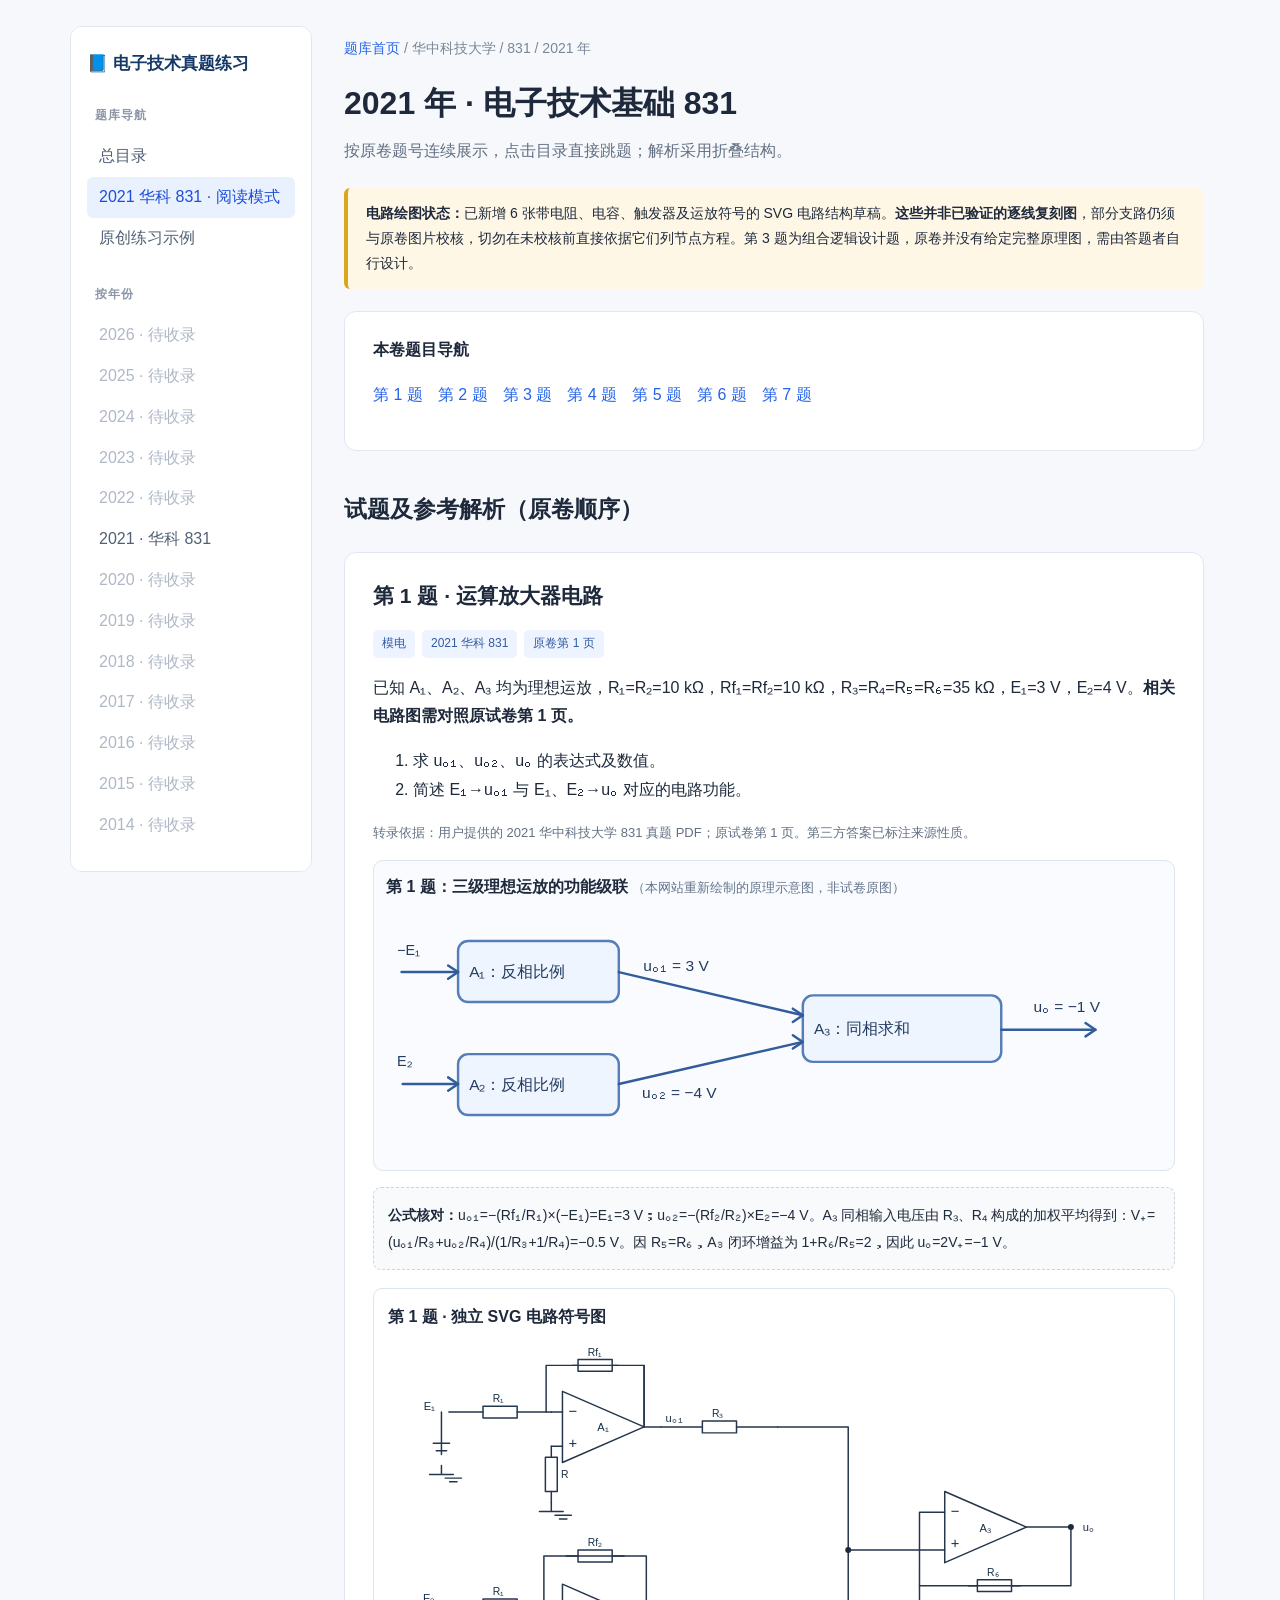
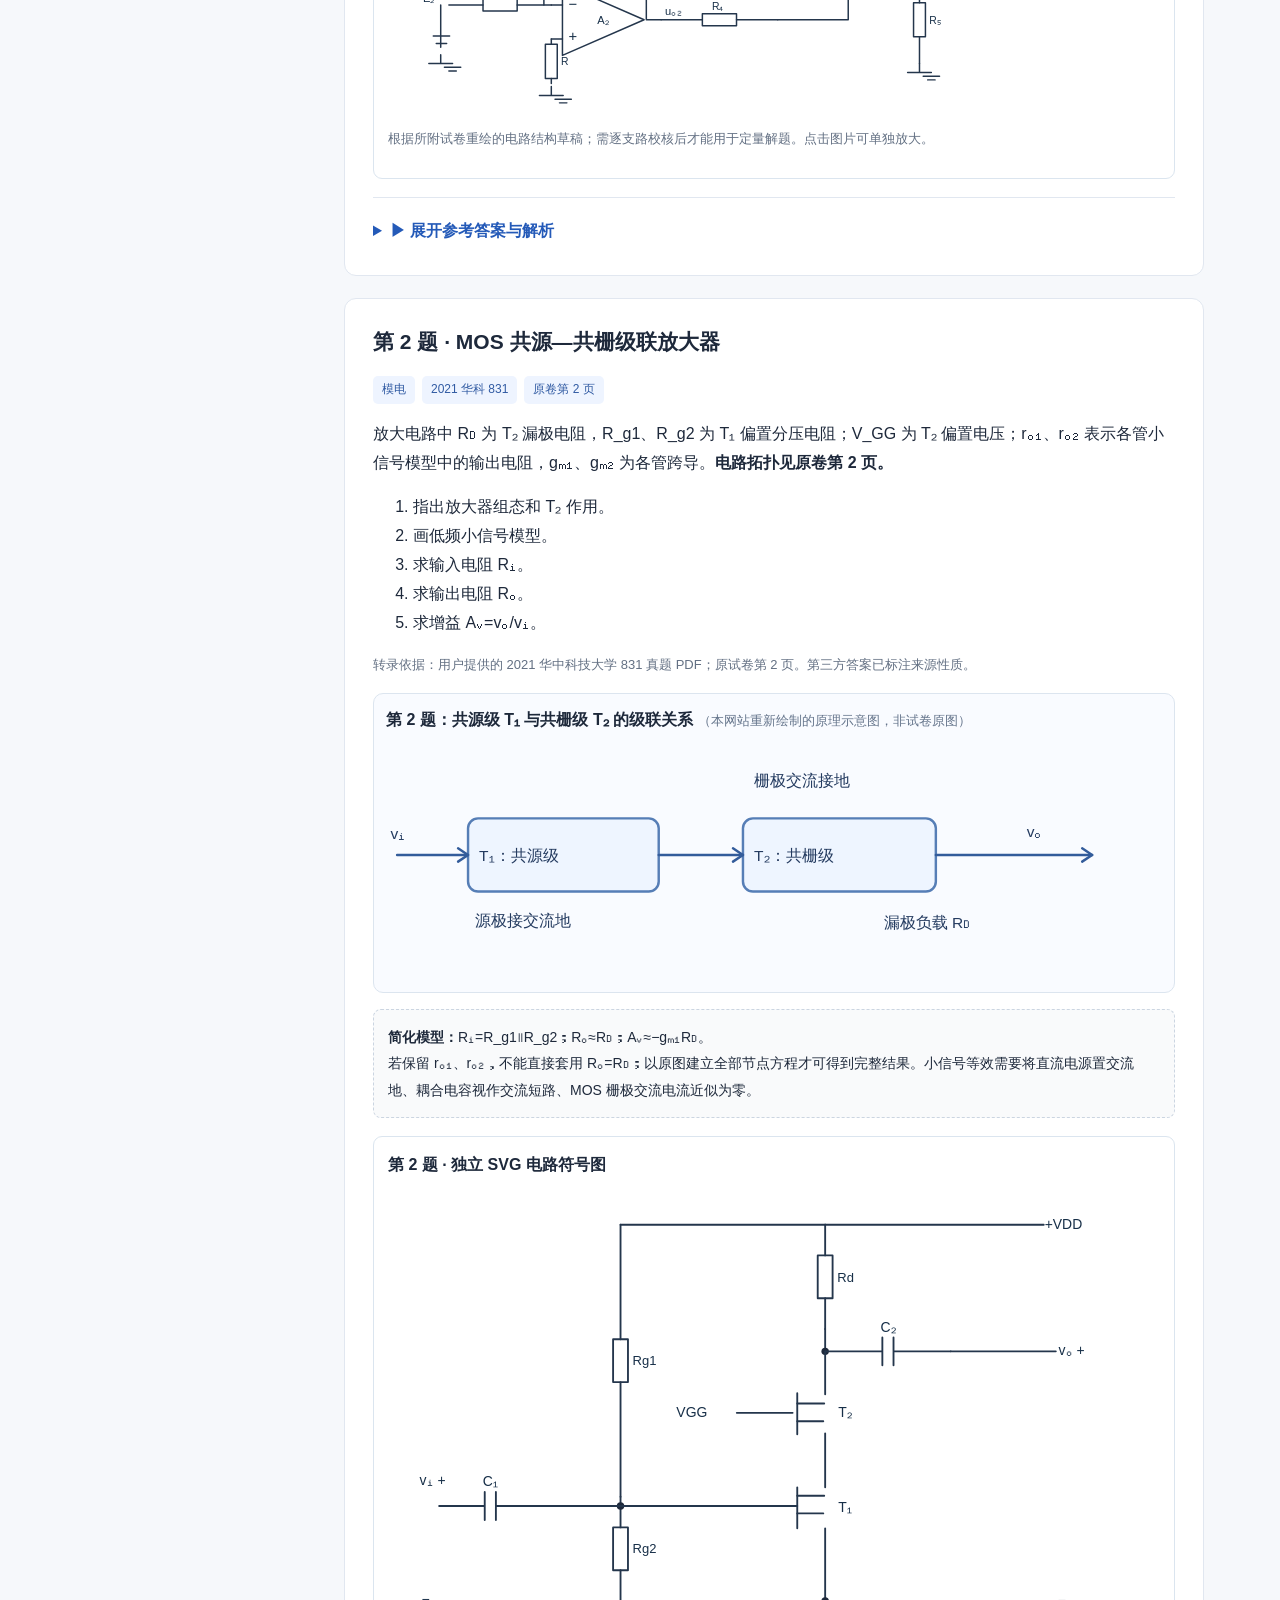
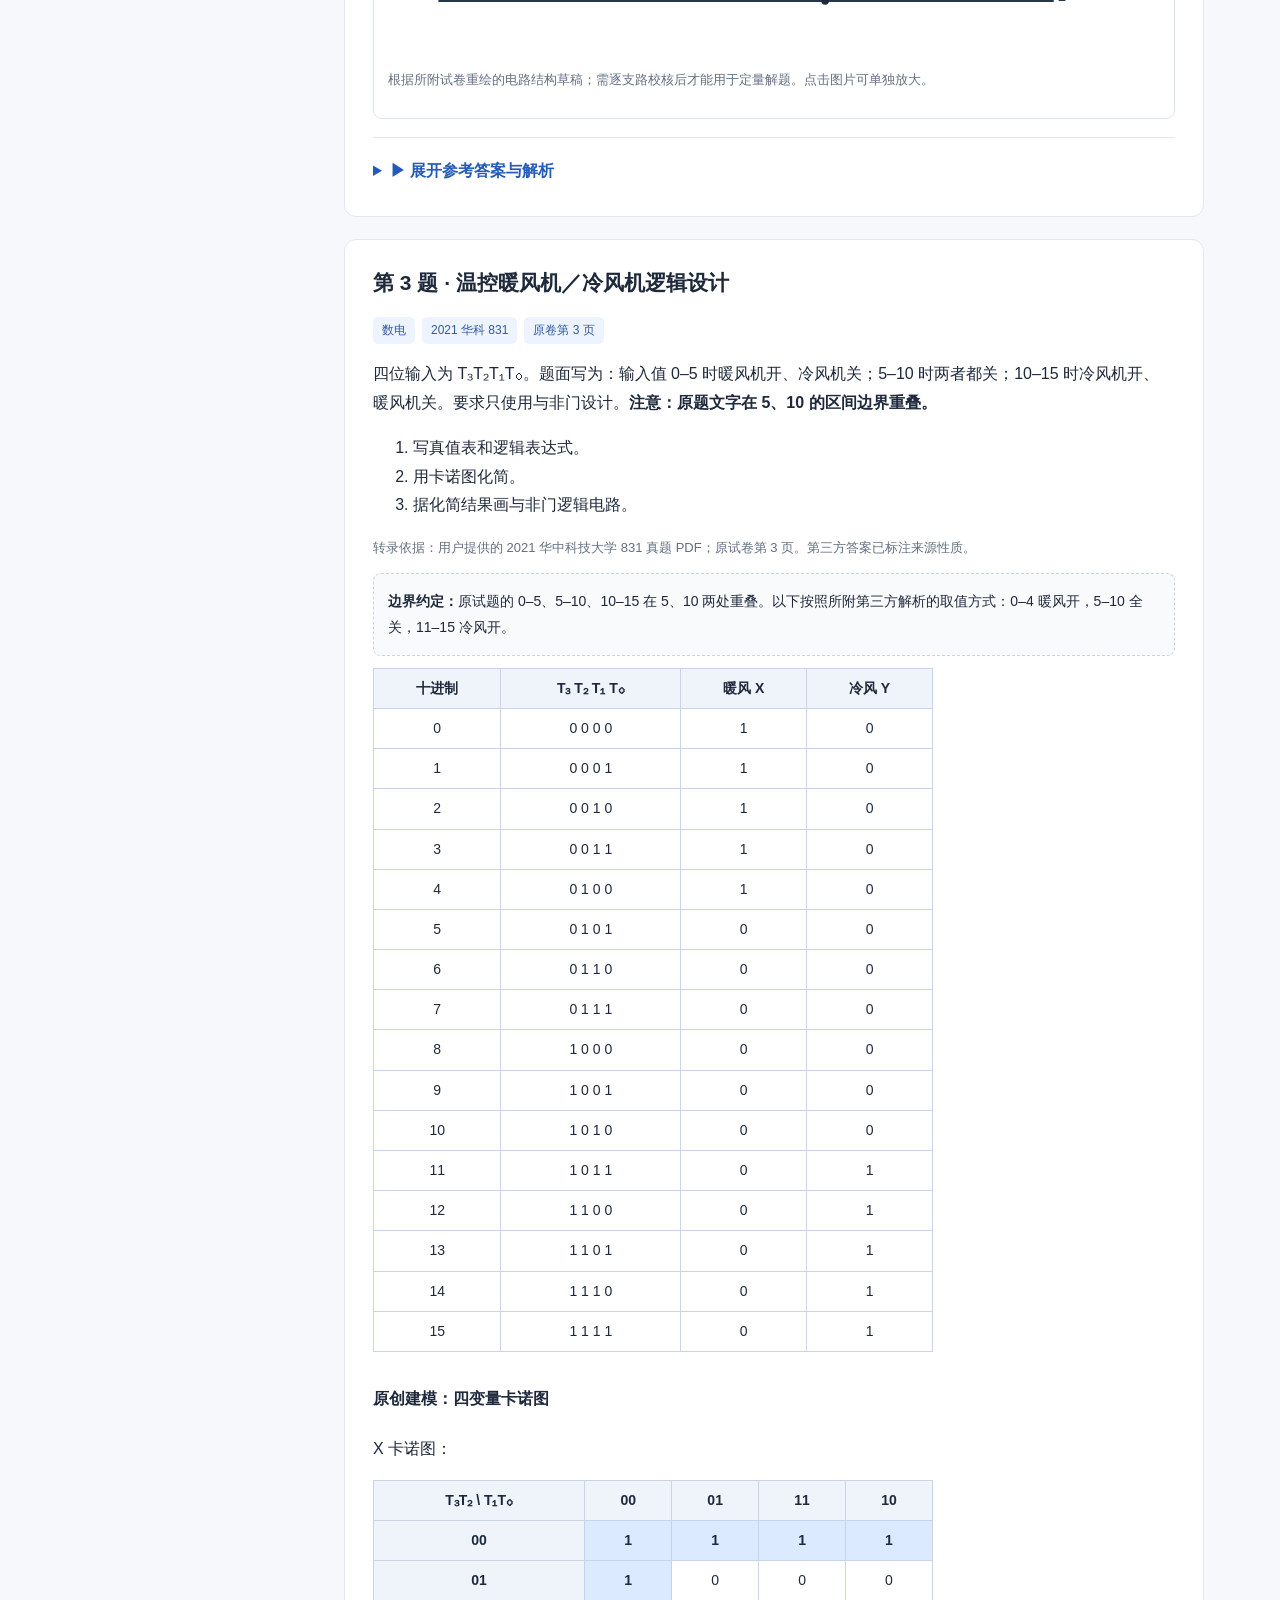
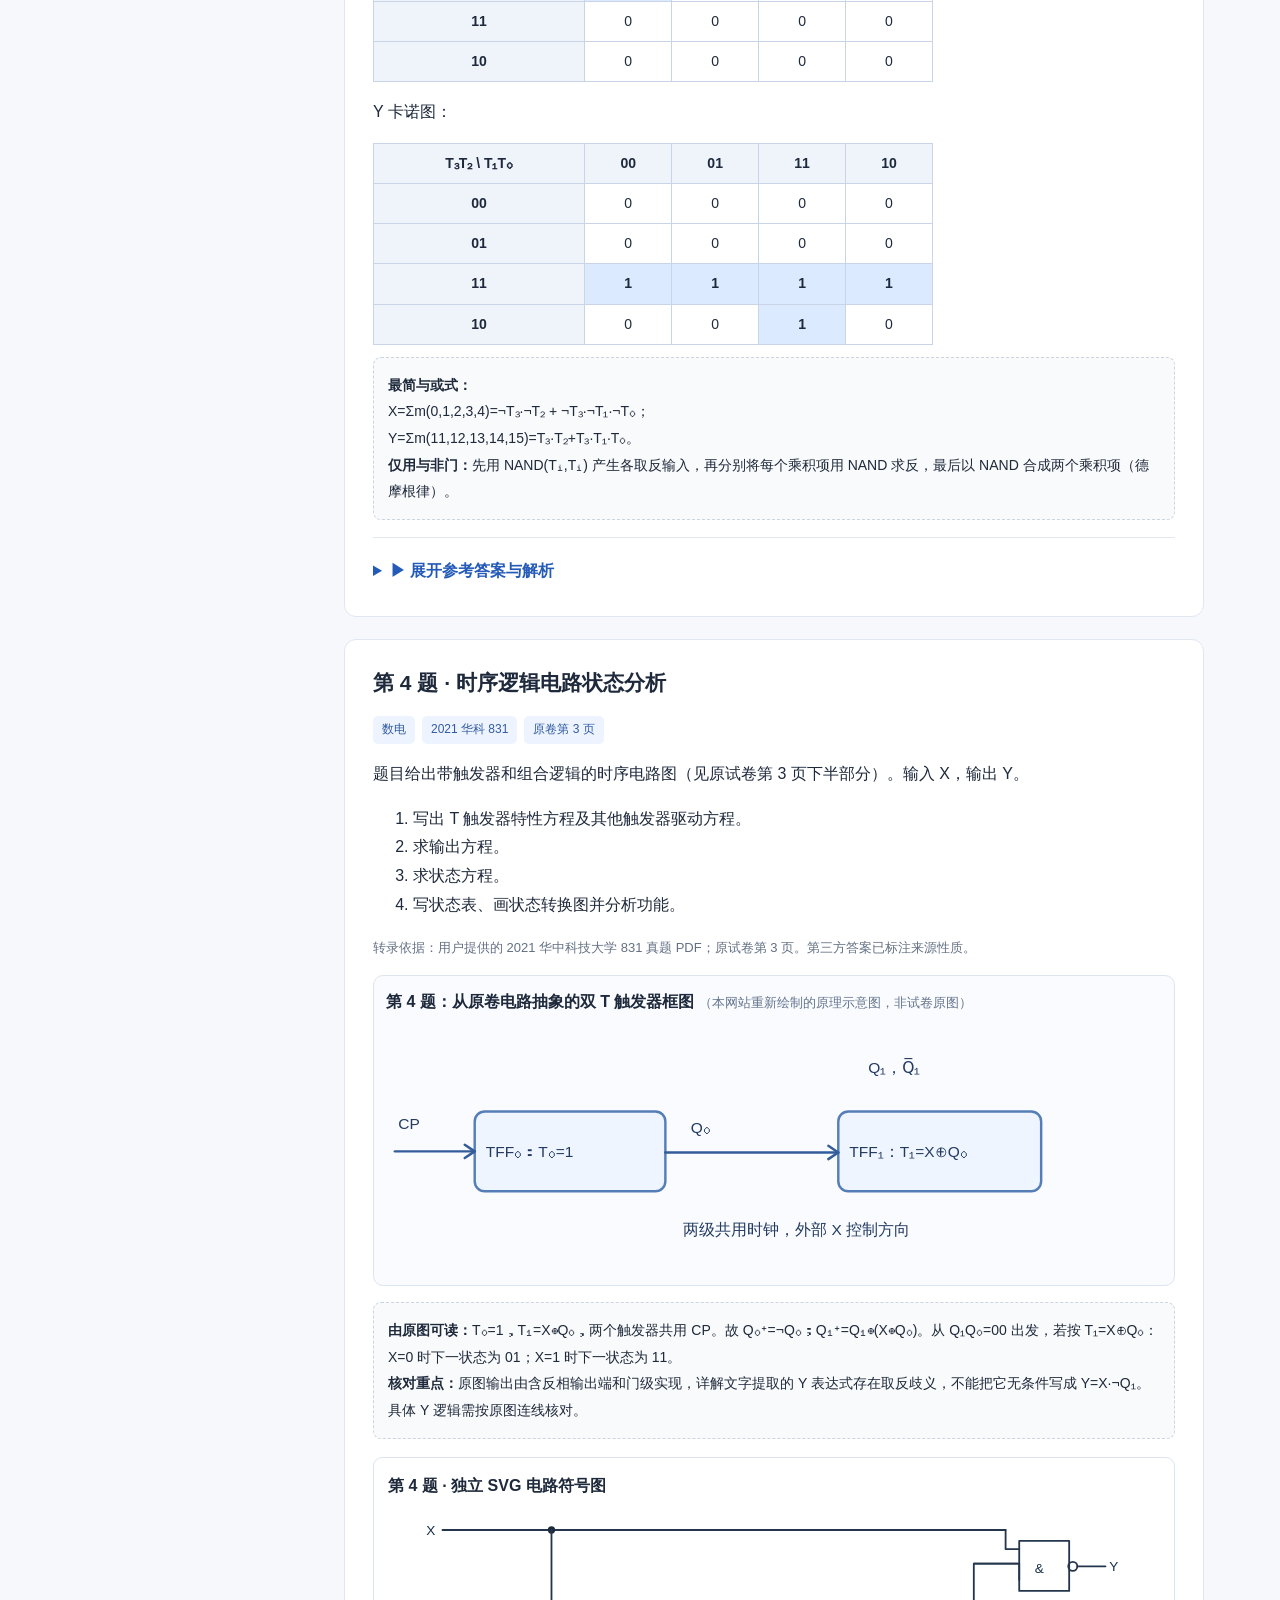
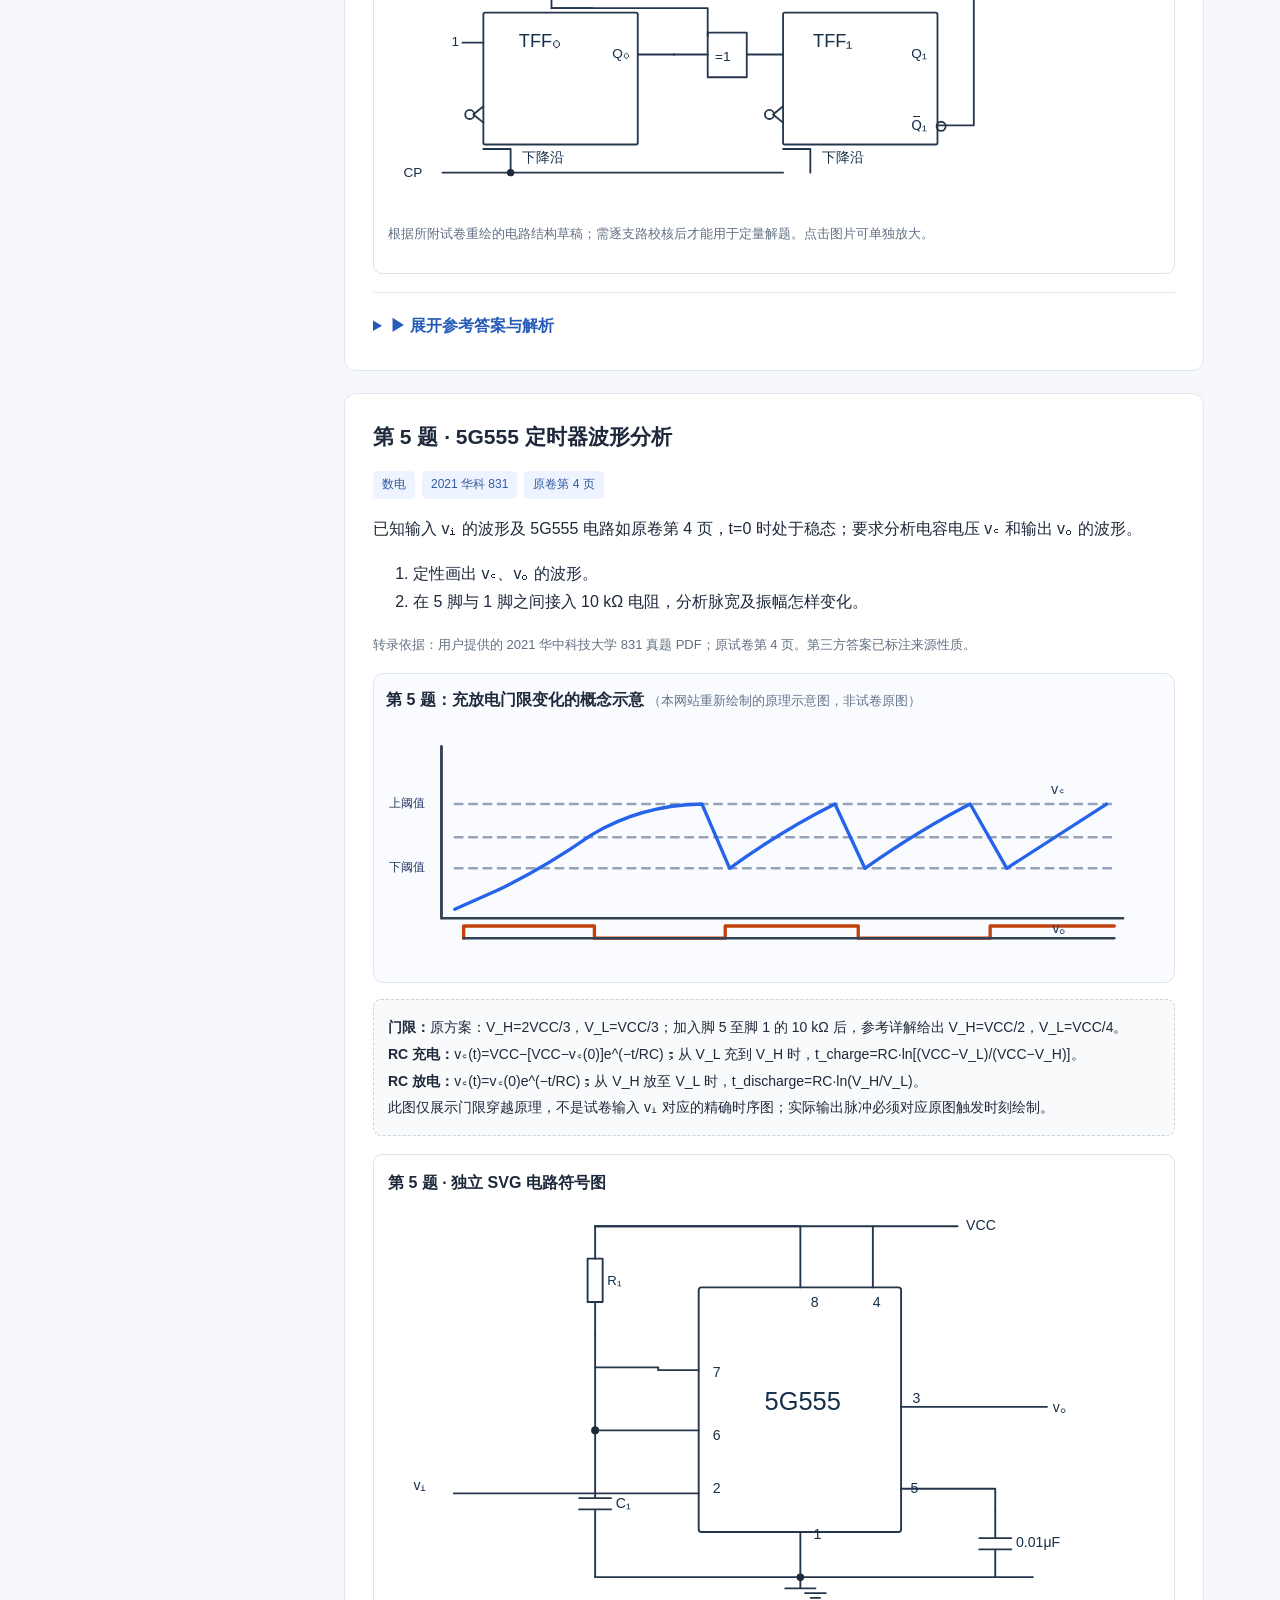
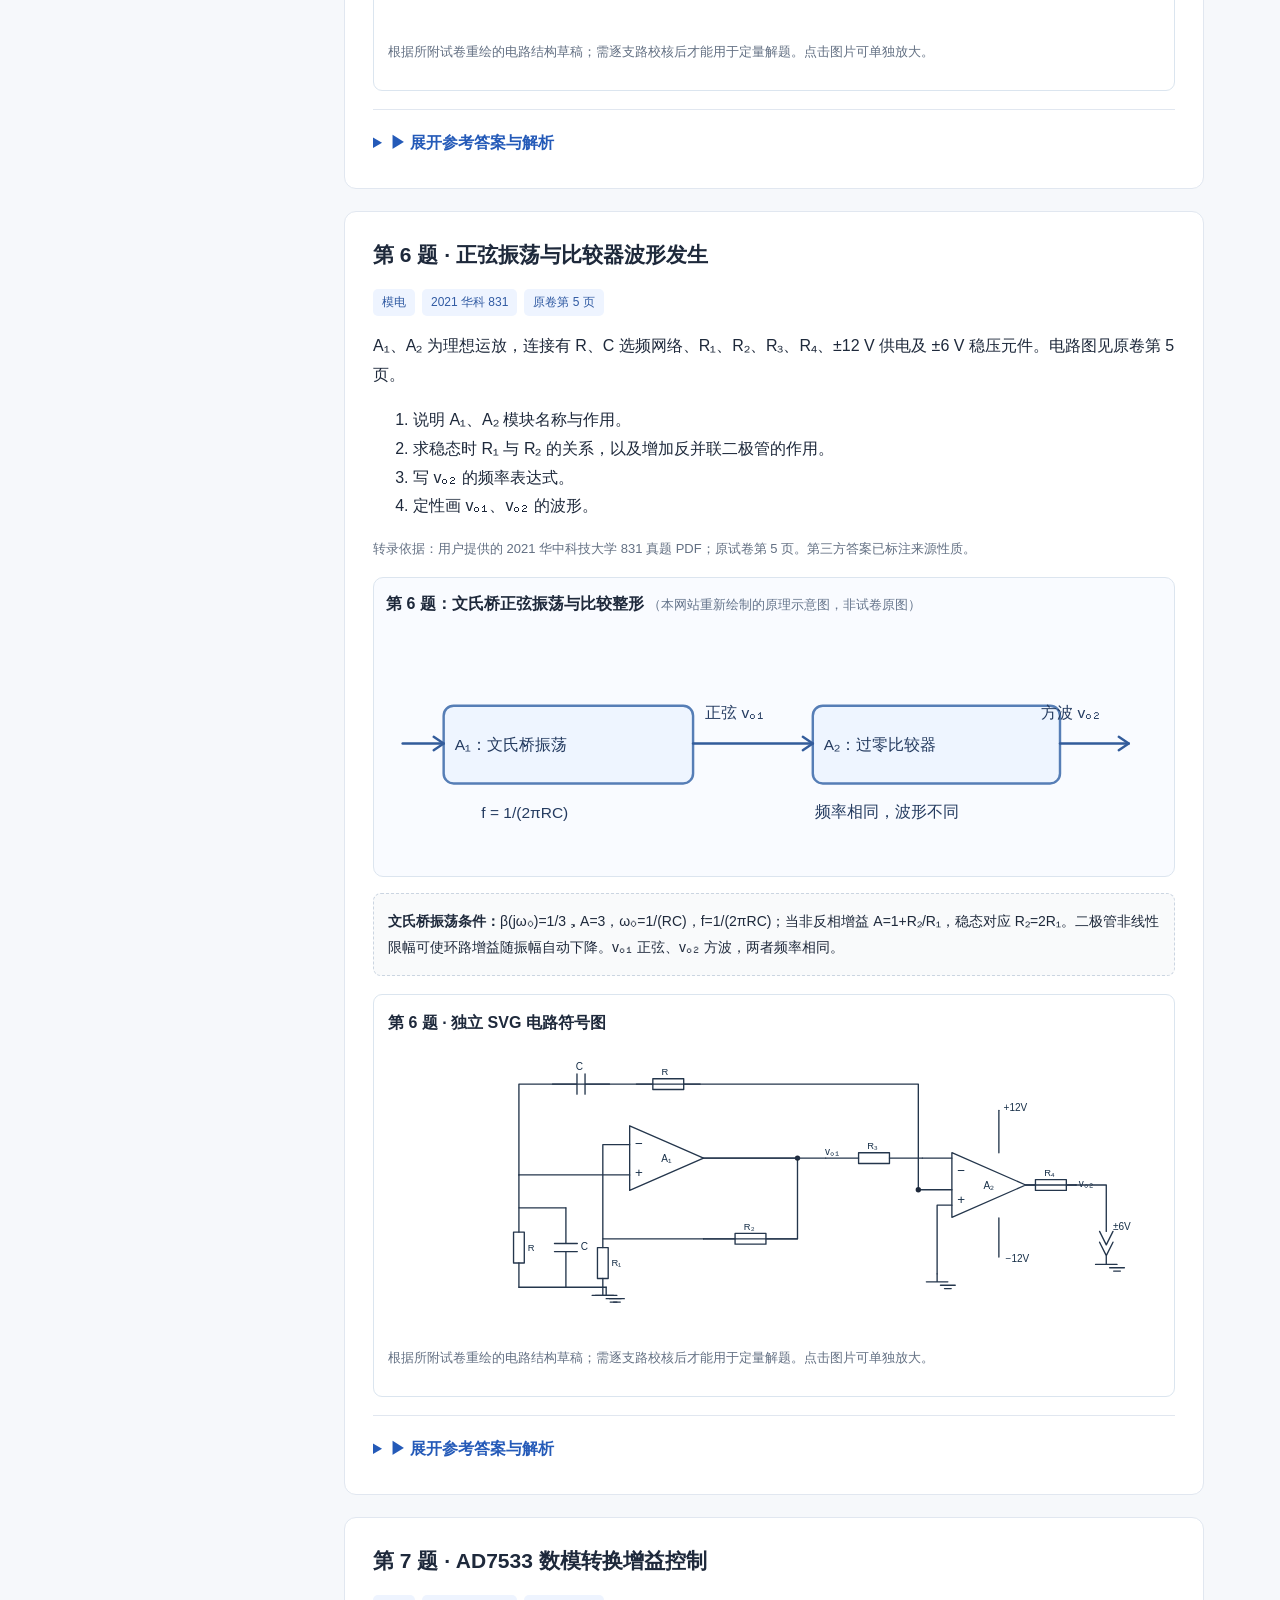
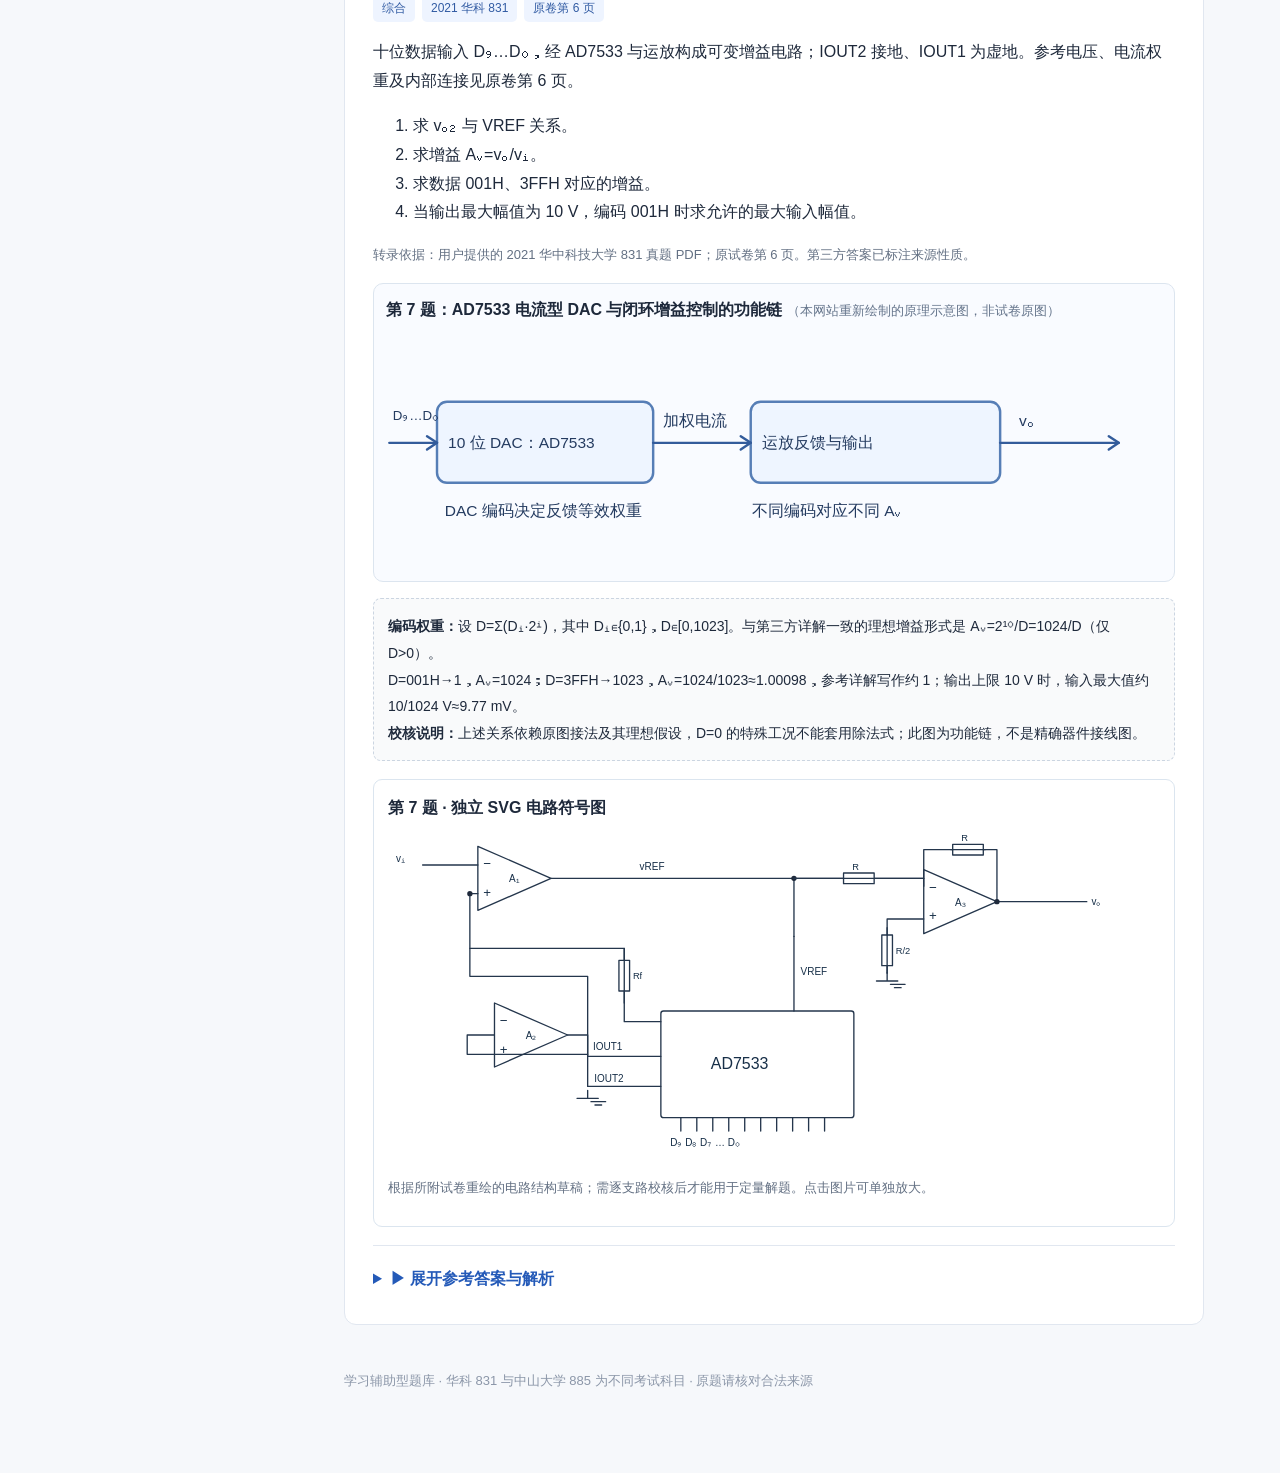
==== commit c5d912d1: "Embed six SVG circuit drafts into the yearly examination reader" ====
--- a/2021-hust-831.html
+++ b/2021-hust-831.html
@@ -1,7 +1,7 @@
-<!doctype html><html lang="zh-CN"><head><meta charset="utf-8"><meta name="viewport" content="width=device-width, initial-scale=1"><meta name="description" content="电子技术模拟电路和数字电路历年试题阅读索引与原创示例。"><title>2021 华科 831 · 年度试卷 | 电子技术真题练习</title><link rel="stylesheet" href="assets/style.css"><style>.kmap{border-collapse:collapse;margin:12px 0;font-size:14px;width:100%;max-width:560px}.kmap th,.kmap td{border:1px solid #c9d5e6;padding:7px 10px;text-align:center}.kmap th{background:#eff4fb}.question figure svg text{user-select:text}.outline{line-height:1.9}.question details summary{padding:6px 0} @media(max-width:600px){.kmap th,.kmap td{padding:4px 6px;font-size:12px}}</style></head><body><div class="layout"><aside class="sidebar"><a href="index.html" class="brand">📘 电子技术真题练习</a><h3>题库导航</h3><a class="side-link " href="index.html">总目录</a><a class="side-link active" href="2021-hust-831.html">2021 华科 831 · 阅读模式</a><a class="side-link " href="original-practice.html">原创练习示例</a><h3>按年份</h3><div class="side-years"><span class="side-link disabled" title="尚未收录">2026 · 待收录</span><span class="side-link disabled" title="尚未收录">2025 · 待收录</span><span class="side-link disabled" title="尚未收录">2024 · 待收录</span><span class="side-link disabled" title="尚未收录">2023 · 待收录</span><span class="side-link disabled" title="尚未收录">2022 · 待收录</span><a href="2021-hust-831.html" class="side-link">2021 · 华科 831</a><span class="side-link disabled" title="尚未收录">2020 · 待收录</span><span class="side-link disabled" title="尚未收录">2019 · 待收录</span><span class="side-link disabled" title="尚未收录">2018 · 待收录</span><span class="side-link disabled" title="尚未收录">2017 · 待收录</span><span class="side-link disabled" title="尚未收录">2016 · 待收录</span><span class="side-link disabled" title="尚未收录">2015 · 待收录</span><span class="side-link disabled" title="尚未收录">2014 · 待收录</span></div><h3>科目</h3><a class="side-link" href="2021-hust-831.html#analog">模拟电路</a><a class="side-link" href="2021-hust-831.html#digital">数字电路</a><a class="side-link" href="2021-hust-831.html#mixed">综合应用</a></aside><main class="main"><p class="crumb"><a href="index.html">题库首页</a> / 华中科技大学 / 831 / 2021 年</p><h1 id="top">2021 年 · 电子技术基础 831</h1><p class="lead">按原卷题号连续展示，点击目录直接跳题；解析采用折叠结构。</p><div class="notice"><b>录入进度：</b>本页现已增补重新绘制的功能示意图、完整逻辑真值表与卡诺图、以及可独立核对的数学公式。除特别说明外，这些图形是教学重绘的抽象功能图，并不等于原卷逐线复原的电路图。所有不确定图线和原解析中的疑点均已明确提示。</div><div class="question"><b>本卷题目导航</b><p><a href="#q1" style="margin-right:15px;white-space:nowrap">第 1 题</a><a href="#q2" style="margin-right:15px;white-space:nowrap">第 2 题</a><a href="#q3" style="margin-right:15px;white-space:nowrap">第 3 题</a><a href="#q4" style="margin-right:15px;white-space:nowrap">第 4 题</a><a href="#q5" style="margin-right:15px;white-space:nowrap">第 5 题</a><a href="#q6" style="margin-right:15px;white-space:nowrap">第 6 题</a><a href="#q7" style="margin-right:15px;white-space:nowrap">第 7 题</a></p></div><h2 class="section" id="analog">试题及参考解析（原卷顺序）</h2><article class="question" id="q1"><h3>第 1 题 · 运算放大器电路</h3><div class="tags"><span class="tag">模电</span><span class="tag">2021 华科 831</span><span class="tag">原卷第 1 页</span></div><p>已知 A₁、A₂、A₃ 均为理想运放，R₁=R₂=10 kΩ，Rf₁=Rf₂=10 kΩ，R₃=R₄=R₅=R₆=35 kΩ，E₁=3 V，E₂=4 V。<b>相关电路图需对照原试卷第 1 页。</b></p><ol><li>求 uₒ₁、uₒ₂、uₒ 的表达式及数值。</li><li>简述 E₁→uₒ₁ 与 E₁、E₂→uₒ 对应的电路功能。</li></ol><p class="mini muted">转录依据：用户提供的 2021 华中科技大学 831 真题 PDF；原试卷第 1 页。第三方答案已标注来源性质。</p><figure style="margin:16px 0;padding:12px;border:1px solid #dce5ef;border-radius:10px;background:#f9fbff"><figcaption style="font-weight:700;margin-bottom:8px">第 1 题：三级理想运放的功能级联 <small style="font-weight:400;color:#64748b">（本网站重新绘制的原理示意图，非试卷原图）</small></figcaption><svg viewBox="0 0 700 215" xmlns="http://www.w3.org/2000/svg" style="width:100%;height:auto;max-height:380px" role="img" aria-label="第 1 题：三级理想运放的功能级联"><g fill="none" stroke="#334155" stroke-width="2.2" stroke-linecap="round" stroke-linejoin="round"><rect x="65" y="28" width="145" height="55" rx="9" fill="#eef5ff" stroke="#567eb6"/><text x="75" y="60.5" fill="#243b60" font-family="Arial,'Microsoft Yahei',sans-serif" font-size="14" stroke="none">A₁：反相比例</text><rect x="65" y="130" width="145" height="55" rx="9" fill="#eef5ff" stroke="#567eb6"/><text x="75" y="162.5" fill="#243b60" font-family="Arial,'Microsoft Yahei',sans-serif" font-size="14" stroke="none">A₂：反相比例</text><rect x="376" y="77" width="179" height="60" rx="9" fill="#eef5ff" stroke="#567eb6"/><text x="386" y="112" fill="#243b60" font-family="Arial,'Microsoft Yahei',sans-serif" font-size="14" stroke="none">A₃：同相求和</text><path d="M14 56L65 56" stroke="#335c9b"/><path d="M56 50L65 56L56 62" stroke="#335c9b"/><path d="M15 157L65 157" stroke="#335c9b"/><path d="M56 151L65 157L56 163" stroke="#335c9b"/><path d="M210 56L376 95" stroke="#335c9b"/><path d="M367 89L376 95L367 101" stroke="#335c9b"/><path d="M210 157L376 119" stroke="#335c9b"/><path d="M367 113L376 119L367 125" stroke="#335c9b"/><path d="M555 108L640 108" stroke="#335c9b"/><path d="M631 102L640 108L631 114" stroke="#335c9b"/><text x="10" y="41" fill="#243b60" font-family="Arial,'Microsoft Yahei',sans-serif" font-size="13" stroke="none">−E₁</text><text x="10" y="141" fill="#243b60" font-family="Arial,'Microsoft Yahei',sans-serif" font-size="13" stroke="none">E₂</text><text x="232" y="55" fill="#243b60" font-family="Arial,'Microsoft Yahei',sans-serif" font-size="14" stroke="none">uₒ₁ = 3 V</text><text x="231" y="170" fill="#243b60" font-family="Arial,'Microsoft Yahei',sans-serif" font-size="14" stroke="none">uₒ₂ = −4 V</text><text x="584" y="92" fill="#243b60" font-family="Arial,'Microsoft Yahei',sans-serif" font-size="14" stroke="none">uₒ = −1 V</text></g></svg></figure><div class="outline"><b>公式核对：</b>uₒ₁=−(Rf₁/R₁)×(−E₁)=E₁=3 V；uₒ₂=−(Rf₂/R₂)×E₂=−4 V。A₃ 同相输入电压由 R₃、R₄ 构成的加权平均得到：V₊=(uₒ₁/R₃+uₒ₂/R₄)/(1/R₃+1/R₄)=−0.5 V。因 R₅=R₆，A₃ 闭环增益为 1+R₆/R₅=2，因此 uₒ=2V₊=−1 V。</div><details class="answer"><summary>▶ 展开参考答案与解析</summary><p>第三方详解将 A₁、A₂ 分别识别为反相比例运算模块，A₃ 为求和模块。按详解的电路连接与所给等值电阻，其结果为 <b>uₒ₁=3 V、uₒ₂=−4 V、uₒ=−1 V</b>。先逐级判断反馈极性，再由虚短、虚断列出电流关系；最后计算求和级输出。</p><p><b>核对提醒：</b>运放的同相/反相输入连接关系必须根据原图确定，网页文字不足以独立复核全部电路节点。</p><p class="muted mini">这些解析要点由原第三方详解归纳，不是官方标准答案；遇到公式、图示请优先对照原 PDF。</p></details></article>
-<article class="question" id="q2"><h3>第 2 题 · MOS 共源—共栅级联放大器</h3><div class="tags"><span class="tag">模电</span><span class="tag">2021 华科 831</span><span class="tag">原卷第 2 页</span></div><p>放大电路中 Rᴅ 为 T₂ 漏极电阻，R_g1、R_g2 为 T₁ 偏置分压电阻；V_GG 为 T₂ 偏置电压；rₒ₁、rₒ₂ 表示各管小信号模型中的输出电阻，gₘ₁、gₘ₂ 为各管跨导。<b>电路拓扑见原卷第 2 页。</b></p><ol><li>指出放大器组态和 T₂ 作用。</li><li>画低频小信号模型。</li><li>求输入电阻 Rᵢ。</li><li>求输出电阻 Rₒ。</li><li>求增益 Aᵥ=vₒ/vᵢ。</li></ol><p class="mini muted">转录依据：用户提供的 2021 华中科技大学 831 真题 PDF；原试卷第 2 页。第三方答案已标注来源性质。</p><figure style="margin:16px 0;padding:12px;border:1px solid #dce5ef;border-radius:10px;background:#f9fbff"><figcaption style="font-weight:700;margin-bottom:8px">第 2 题：共源级 T₁ 与共栅级 T₂ 的级联关系 <small style="font-weight:400;color:#64748b">（本网站重新绘制的原理示意图，非试卷原图）</small></figcaption><svg viewBox="0 0 700 205" xmlns="http://www.w3.org/2000/svg" style="width:100%;height:auto;max-height:380px" role="img" aria-label="第 2 题：共源级 T₁ 与共栅级 T₂ 的级联关系"><g fill="none" stroke="#334155" stroke-width="2.2" stroke-linecap="round" stroke-linejoin="round"><rect x="74" y="68" width="172" height="66" rx="9" fill="#eef5ff" stroke="#567eb6"/><text x="84" y="106" fill="#243b60" font-family="Arial,'Microsoft Yahei',sans-serif" font-size="14" stroke="none">T₁：共源级</text><rect x="322" y="68" width="174" height="66" rx="9" fill="#eef5ff" stroke="#567eb6"/><text x="332" y="106" fill="#243b60" font-family="Arial,'Microsoft Yahei',sans-serif" font-size="14" stroke="none">T₂：共栅级</text><path d="M10 101L74 101" stroke="#335c9b"/><path d="M65 95L74 101L65 107" stroke="#335c9b"/><path d="M246 101L322 101" stroke="#335c9b"/><path d="M313 95L322 101L313 107" stroke="#335c9b"/><path d="M496 101L637 101" stroke="#335c9b"/><path d="M628 95L637 101L628 107" stroke="#335c9b"/><text x="4" y="87" fill="#243b60" font-family="Arial,'Microsoft Yahei',sans-serif" font-size="14" stroke="none">vᵢ</text><text x="578" y="85" fill="#243b60" font-family="Arial,'Microsoft Yahei',sans-serif" font-size="14" stroke="none">vₒ</text><text x="332" y="39" fill="#243b60" font-family="Arial,'Microsoft Yahei',sans-serif" font-size="14" stroke="none">栅极交流接地</text><text x="449" y="167" fill="#243b60" font-family="Arial,'Microsoft Yahei',sans-serif" font-size="14" stroke="none">漏极负载 Rᴅ</text><text x="80" y="165" fill="#243b60" font-family="Arial,'Microsoft Yahei',sans-serif" font-size="14" stroke="none">源极接交流地</text></g></svg></figure><div class="outline"><b>简化模型：</b>Rᵢ=R_g1∥R_g2；Rₒ≈Rᴅ；Aᵥ≈−gₘ₁Rᴅ。<br>若保留 rₒ₁、rₒ₂，不能直接套用 Rₒ=Rᴅ；以原图建立全部节点方程才可得到完整结果。小信号等效需要将直流电源置交流地、耦合电容视作交流短路、MOS 栅极交流电流近似为零。</div><details class="answer"><summary>▶ 展开参考答案与解析</summary><p>第三方详解判定为 <b>共源—共栅（cascode）</b> 级联；T₂ 为共栅级，主要用于减弱米勒效应、改善高频特性。</p><p>详解中采用的简化结论为 <b>Rᵢ≈R_g1∥R_g2，Rₒ≈Rᴅ，Aᵥ≈−gₘ₁Rᴅ</b>。这些结果来自其简化的小信号模型，不能直接视为包含 rₒ₁、rₒ₂ 的一般精确式。需要考虑输出电阻时，应重新建立包含 rₒ 的小信号模型。</p><p class="muted mini">这些解析要点由原第三方详解归纳，不是官方标准答案；遇到公式、图示请优先对照原 PDF。</p></details></article>
+<!doctype html><html lang="zh-CN"><head><meta charset="utf-8"><meta name="viewport" content="width=device-width, initial-scale=1"><meta name="description" content="电子技术模拟电路和数字电路历年试题阅读索引与原创示例。"><title>2021 华科 831 · 年度试卷 | 电子技术真题练习</title><link rel="stylesheet" href="assets/style.css"><style>.kmap{border-collapse:collapse;margin:12px 0;font-size:14px;width:100%;max-width:560px}.kmap th,.kmap td{border:1px solid #c9d5e6;padding:7px 10px;text-align:center}.kmap th{background:#eff4fb}.question figure svg text{user-select:text}.outline{line-height:1.9}.question details summary{padding:6px 0} @media(max-width:600px){.kmap th,.kmap td{padding:4px 6px;font-size:12px}}</style></head><body><div class="layout"><aside class="sidebar"><a href="index.html" class="brand">📘 电子技术真题练习</a><h3>题库导航</h3><a class="side-link " href="index.html">总目录</a><a class="side-link active" href="2021-hust-831.html">2021 华科 831 · 阅读模式</a><a class="side-link " href="original-practice.html">原创练习示例</a><h3>按年份</h3><div class="side-years"><span class="side-link disabled" title="尚未收录">2026 · 待收录</span><span class="side-link disabled" title="尚未收录">2025 · 待收录</span><span class="side-link disabled" title="尚未收录">2024 · 待收录</span><span class="side-link disabled" title="尚未收录">2023 · 待收录</span><span class="side-link disabled" title="尚未收录">2022 · 待收录</span><a href="2021-hust-831.html" class="side-link">2021 · 华科 831</a><span class="side-link disabled" title="尚未收录">2020 · 待收录</span><span class="side-link disabled" title="尚未收录">2019 · 待收录</span><span class="side-link disabled" title="尚未收录">2018 · 待收录</span><span class="side-link disabled" title="尚未收录">2017 · 待收录</span><span class="side-link disabled" title="尚未收录">2016 · 待收录</span><span class="side-link disabled" title="尚未收录">2015 · 待收录</span><span class="side-link disabled" title="尚未收录">2014 · 待收录</span></div><h3>科目</h3><a class="side-link" href="2021-hust-831.html#analog">模拟电路</a><a class="side-link" href="2021-hust-831.html#digital">数字电路</a><a class="side-link" href="2021-hust-831.html#mixed">综合应用</a></aside><main class="main"><p class="crumb"><a href="index.html">题库首页</a> / 华中科技大学 / 831 / 2021 年</p><h1 id="top">2021 年 · 电子技术基础 831</h1><p class="lead">按原卷题号连续展示，点击目录直接跳题；解析采用折叠结构。</p><div class="notice"><b>电路绘图状态：</b>已新增 6 张带电阻、电容、触发器及运放符号的 SVG 电路结构草稿。<b>这些并非已验证的逐线复刻图</b>，部分支路仍须与原卷图片校核，切勿在未校核前直接依据它们列节点方程。第 3 题为组合逻辑设计题，原卷并没有给定完整原理图，需由答题者自行设计。</div><div class="question"><b>本卷题目导航</b><p><a href="#q1" style="margin-right:15px;white-space:nowrap">第 1 题</a><a href="#q2" style="margin-right:15px;white-space:nowrap">第 2 题</a><a href="#q3" style="margin-right:15px;white-space:nowrap">第 3 题</a><a href="#q4" style="margin-right:15px;white-space:nowrap">第 4 题</a><a href="#q5" style="margin-right:15px;white-space:nowrap">第 5 题</a><a href="#q6" style="margin-right:15px;white-space:nowrap">第 6 题</a><a href="#q7" style="margin-right:15px;white-space:nowrap">第 7 题</a></p></div><h2 class="section" id="analog">试题及参考解析（原卷顺序）</h2><article class="question" id="q1"><h3>第 1 题 · 运算放大器电路</h3><div class="tags"><span class="tag">模电</span><span class="tag">2021 华科 831</span><span class="tag">原卷第 1 页</span></div><p>已知 A₁、A₂、A₃ 均为理想运放，R₁=R₂=10 kΩ，Rf₁=Rf₂=10 kΩ，R₃=R₄=R₅=R₆=35 kΩ，E₁=3 V，E₂=4 V。<b>相关电路图需对照原试卷第 1 页。</b></p><ol><li>求 uₒ₁、uₒ₂、uₒ 的表达式及数值。</li><li>简述 E₁→uₒ₁ 与 E₁、E₂→uₒ 对应的电路功能。</li></ol><p class="mini muted">转录依据：用户提供的 2021 华中科技大学 831 真题 PDF；原试卷第 1 页。第三方答案已标注来源性质。</p><figure style="margin:16px 0;padding:12px;border:1px solid #dce5ef;border-radius:10px;background:#f9fbff"><figcaption style="font-weight:700;margin-bottom:8px">第 1 题：三级理想运放的功能级联 <small style="font-weight:400;color:#64748b">（本网站重新绘制的原理示意图，非试卷原图）</small></figcaption><svg viewBox="0 0 700 215" xmlns="http://www.w3.org/2000/svg" style="width:100%;height:auto;max-height:380px" role="img" aria-label="第 1 题：三级理想运放的功能级联"><g fill="none" stroke="#334155" stroke-width="2.2" stroke-linecap="round" stroke-linejoin="round"><rect x="65" y="28" width="145" height="55" rx="9" fill="#eef5ff" stroke="#567eb6"/><text x="75" y="60.5" fill="#243b60" font-family="Arial,'Microsoft Yahei',sans-serif" font-size="14" stroke="none">A₁：反相比例</text><rect x="65" y="130" width="145" height="55" rx="9" fill="#eef5ff" stroke="#567eb6"/><text x="75" y="162.5" fill="#243b60" font-family="Arial,'Microsoft Yahei',sans-serif" font-size="14" stroke="none">A₂：反相比例</text><rect x="376" y="77" width="179" height="60" rx="9" fill="#eef5ff" stroke="#567eb6"/><text x="386" y="112" fill="#243b60" font-family="Arial,'Microsoft Yahei',sans-serif" font-size="14" stroke="none">A₃：同相求和</text><path d="M14 56L65 56" stroke="#335c9b"/><path d="M56 50L65 56L56 62" stroke="#335c9b"/><path d="M15 157L65 157" stroke="#335c9b"/><path d="M56 151L65 157L56 163" stroke="#335c9b"/><path d="M210 56L376 95" stroke="#335c9b"/><path d="M367 89L376 95L367 101" stroke="#335c9b"/><path d="M210 157L376 119" stroke="#335c9b"/><path d="M367 113L376 119L367 125" stroke="#335c9b"/><path d="M555 108L640 108" stroke="#335c9b"/><path d="M631 102L640 108L631 114" stroke="#335c9b"/><text x="10" y="41" fill="#243b60" font-family="Arial,'Microsoft Yahei',sans-serif" font-size="13" stroke="none">−E₁</text><text x="10" y="141" fill="#243b60" font-family="Arial,'Microsoft Yahei',sans-serif" font-size="13" stroke="none">E₂</text><text x="232" y="55" fill="#243b60" font-family="Arial,'Microsoft Yahei',sans-serif" font-size="14" stroke="none">uₒ₁ = 3 V</text><text x="231" y="170" fill="#243b60" font-family="Arial,'Microsoft Yahei',sans-serif" font-size="14" stroke="none">uₒ₂ = −4 V</text><text x="584" y="92" fill="#243b60" font-family="Arial,'Microsoft Yahei',sans-serif" font-size="14" stroke="none">uₒ = −1 V</text></g></svg></figure><div class="outline"><b>公式核对：</b>uₒ₁=−(Rf₁/R₁)×(−E₁)=E₁=3 V；uₒ₂=−(Rf₂/R₂)×E₂=−4 V。A₃ 同相输入电压由 R₃、R₄ 构成的加权平均得到：V₊=(uₒ₁/R₃+uₒ₂/R₄)/(1/R₃+1/R₄)=−0.5 V。因 R₅=R₆，A₃ 闭环增益为 1+R₆/R₅=2，因此 uₒ=2V₊=−1 V。</div><figure style="margin:18px 0;background:#fff;border:1px solid #dbe5ef;padding:14px;border-radius:9px"><figcaption style="font-weight:700">第 1 题 · 独立 SVG 电路符号图</figcaption><a href="assets/schematics/q01-opamps.svg" target="_blank" rel="noopener" title="单独查看 SVG"><img loading="lazy" src="assets/schematics/q01-opamps.svg" alt="第 1 题含器件、电阻、电源及反馈连线的 SVG 电路符号图" style="display:block;width:100%;max-width:100%;height:auto"></a><p class="mini muted">根据所附试卷重绘的电路结构草稿；需逐支路校核后才能用于定量解题。点击图片可单独放大。</p></figure><details class="answer"><summary>▶ 展开参考答案与解析</summary><p>第三方详解将 A₁、A₂ 分别识别为反相比例运算模块，A₃ 为求和模块。按详解的电路连接与所给等值电阻，其结果为 <b>uₒ₁=3 V、uₒ₂=−4 V、uₒ=−1 V</b>。先逐级判断反馈极性，再由虚短、虚断列出电流关系；最后计算求和级输出。</p><p><b>核对提醒：</b>运放的同相/反相输入连接关系必须根据原图确定，网页文字不足以独立复核全部电路节点。</p><p class="muted mini">这些解析要点由原第三方详解归纳，不是官方标准答案；遇到公式、图示请优先对照原 PDF。</p></details></article>
+<article class="question" id="q2"><h3>第 2 题 · MOS 共源—共栅级联放大器</h3><div class="tags"><span class="tag">模电</span><span class="tag">2021 华科 831</span><span class="tag">原卷第 2 页</span></div><p>放大电路中 Rᴅ 为 T₂ 漏极电阻，R_g1、R_g2 为 T₁ 偏置分压电阻；V_GG 为 T₂ 偏置电压；rₒ₁、rₒ₂ 表示各管小信号模型中的输出电阻，gₘ₁、gₘ₂ 为各管跨导。<b>电路拓扑见原卷第 2 页。</b></p><ol><li>指出放大器组态和 T₂ 作用。</li><li>画低频小信号模型。</li><li>求输入电阻 Rᵢ。</li><li>求输出电阻 Rₒ。</li><li>求增益 Aᵥ=vₒ/vᵢ。</li></ol><p class="mini muted">转录依据：用户提供的 2021 华中科技大学 831 真题 PDF；原试卷第 2 页。第三方答案已标注来源性质。</p><figure style="margin:16px 0;padding:12px;border:1px solid #dce5ef;border-radius:10px;background:#f9fbff"><figcaption style="font-weight:700;margin-bottom:8px">第 2 题：共源级 T₁ 与共栅级 T₂ 的级联关系 <small style="font-weight:400;color:#64748b">（本网站重新绘制的原理示意图，非试卷原图）</small></figcaption><svg viewBox="0 0 700 205" xmlns="http://www.w3.org/2000/svg" style="width:100%;height:auto;max-height:380px" role="img" aria-label="第 2 题：共源级 T₁ 与共栅级 T₂ 的级联关系"><g fill="none" stroke="#334155" stroke-width="2.2" stroke-linecap="round" stroke-linejoin="round"><rect x="74" y="68" width="172" height="66" rx="9" fill="#eef5ff" stroke="#567eb6"/><text x="84" y="106" fill="#243b60" font-family="Arial,'Microsoft Yahei',sans-serif" font-size="14" stroke="none">T₁：共源级</text><rect x="322" y="68" width="174" height="66" rx="9" fill="#eef5ff" stroke="#567eb6"/><text x="332" y="106" fill="#243b60" font-family="Arial,'Microsoft Yahei',sans-serif" font-size="14" stroke="none">T₂：共栅级</text><path d="M10 101L74 101" stroke="#335c9b"/><path d="M65 95L74 101L65 107" stroke="#335c9b"/><path d="M246 101L322 101" stroke="#335c9b"/><path d="M313 95L322 101L313 107" stroke="#335c9b"/><path d="M496 101L637 101" stroke="#335c9b"/><path d="M628 95L637 101L628 107" stroke="#335c9b"/><text x="4" y="87" fill="#243b60" font-family="Arial,'Microsoft Yahei',sans-serif" font-size="14" stroke="none">vᵢ</text><text x="578" y="85" fill="#243b60" font-family="Arial,'Microsoft Yahei',sans-serif" font-size="14" stroke="none">vₒ</text><text x="332" y="39" fill="#243b60" font-family="Arial,'Microsoft Yahei',sans-serif" font-size="14" stroke="none">栅极交流接地</text><text x="449" y="167" fill="#243b60" font-family="Arial,'Microsoft Yahei',sans-serif" font-size="14" stroke="none">漏极负载 Rᴅ</text><text x="80" y="165" fill="#243b60" font-family="Arial,'Microsoft Yahei',sans-serif" font-size="14" stroke="none">源极接交流地</text></g></svg></figure><div class="outline"><b>简化模型：</b>Rᵢ=R_g1∥R_g2；Rₒ≈Rᴅ；Aᵥ≈−gₘ₁Rᴅ。<br>若保留 rₒ₁、rₒ₂，不能直接套用 Rₒ=Rᴅ；以原图建立全部节点方程才可得到完整结果。小信号等效需要将直流电源置交流地、耦合电容视作交流短路、MOS 栅极交流电流近似为零。</div><figure style="margin:18px 0;background:#fff;border:1px solid #dbe5ef;padding:14px;border-radius:9px"><figcaption style="font-weight:700">第 2 题 · 独立 SVG 电路符号图</figcaption><a href="assets/schematics/q02-cascode.svg" target="_blank" rel="noopener" title="单独查看 SVG"><img loading="lazy" src="assets/schematics/q02-cascode.svg" alt="第 2 题含器件、电阻、电源及反馈连线的 SVG 电路符号图" style="display:block;width:100%;max-width:100%;height:auto"></a><p class="mini muted">根据所附试卷重绘的电路结构草稿；需逐支路校核后才能用于定量解题。点击图片可单独放大。</p></figure><details class="answer"><summary>▶ 展开参考答案与解析</summary><p>第三方详解判定为 <b>共源—共栅（cascode）</b> 级联；T₂ 为共栅级，主要用于减弱米勒效应、改善高频特性。</p><p>详解中采用的简化结论为 <b>Rᵢ≈R_g1∥R_g2，Rₒ≈Rᴅ，Aᵥ≈−gₘ₁Rᴅ</b>。这些结果来自其简化的小信号模型，不能直接视为包含 rₒ₁、rₒ₂ 的一般精确式。需要考虑输出电阻时，应重新建立包含 rₒ 的小信号模型。</p><p class="muted mini">这些解析要点由原第三方详解归纳，不是官方标准答案；遇到公式、图示请优先对照原 PDF。</p></details></article>
 <span id="digital"></span><article class="question" id="q3"><h3>第 3 题 · 温控暖风机／冷风机逻辑设计</h3><div class="tags"><span class="tag">数电</span><span class="tag">2021 华科 831</span><span class="tag">原卷第 3 页</span></div><p>四位输入为 T₃T₂T₁T₀。题面写为：输入值 0–5 时暖风机开、冷风机关；5–10 时两者都关；10–15 时冷风机开、暖风机关。要求只使用与非门设计。<b>注意：原题文字在 5、10 的区间边界重叠。</b></p><ol><li>写真值表和逻辑表达式。</li><li>用卡诺图化简。</li><li>据化简结果画与非门逻辑电路。</li></ol><p class="mini muted">转录依据：用户提供的 2021 华中科技大学 831 真题 PDF；原试卷第 3 页。第三方答案已标注来源性质。</p><div class="outline"><b>边界约定：</b>原试题的 0–5、5–10、10–15 在 5、10 两处重叠。以下按照所附第三方解析的取值方式：0–4 暖风开，5–10 全关，11–15 冷风开。</div><div style="overflow-x:auto"><table class="kmap"><thead><tr><th>十进制</th><th>T₃ T₂ T₁ T₀</th><th>暖风 X</th><th>冷风 Y</th></tr></thead><tbody><tr><td>0</td><td>0 0 0 0</td><td>1</td><td>0</td></tr><tr><td>1</td><td>0 0 0 1</td><td>1</td><td>0</td></tr><tr><td>2</td><td>0 0 1 0</td><td>1</td><td>0</td></tr><tr><td>3</td><td>0 0 1 1</td><td>1</td><td>0</td></tr><tr><td>4</td><td>0 1 0 0</td><td>1</td><td>0</td></tr><tr><td>5</td><td>0 1 0 1</td><td>0</td><td>0</td></tr><tr><td>6</td><td>0 1 1 0</td><td>0</td><td>0</td></tr><tr><td>7</td><td>0 1 1 1</td><td>0</td><td>0</td></tr><tr><td>8</td><td>1 0 0 0</td><td>0</td><td>0</td></tr><tr><td>9</td><td>1 0 0 1</td><td>0</td><td>0</td></tr><tr><td>10</td><td>1 0 1 0</td><td>0</td><td>0</td></tr><tr><td>11</td><td>1 0 1 1</td><td>0</td><td>1</td></tr><tr><td>12</td><td>1 1 0 0</td><td>0</td><td>1</td></tr><tr><td>13</td><td>1 1 0 1</td><td>0</td><td>1</td></tr><tr><td>14</td><td>1 1 1 0</td><td>0</td><td>1</td></tr><tr><td>15</td><td>1 1 1 1</td><td>0</td><td>1</td></tr></tbody></table></div><h4>原创建模：四变量卡诺图</h4><p>X 卡诺图：</p><table class="kmap"><thead><tr><th>T₃T₂ \ T₁T₀</th><th>00</th><th>01</th><th>11</th><th>10</th></tr></thead><tbody><tr><th>00</th><td style="background:#dbeafe;font-weight:800">1</td><td style="background:#dbeafe;font-weight:800">1</td><td style="background:#dbeafe;font-weight:800">1</td><td style="background:#dbeafe;font-weight:800">1</td></tr><tr><th>01</th><td style="background:#dbeafe;font-weight:800">1</td><td style="background:#fff;font-weight:400">0</td><td style="background:#fff;font-weight:400">0</td><td style="background:#fff;font-weight:400">0</td></tr><tr><th>11</th><td style="background:#fff;font-weight:400">0</td><td style="background:#fff;font-weight:400">0</td><td style="background:#fff;font-weight:400">0</td><td style="background:#fff;font-weight:400">0</td></tr><tr><th>10</th><td style="background:#fff;font-weight:400">0</td><td style="background:#fff;font-weight:400">0</td><td style="background:#fff;font-weight:400">0</td><td style="background:#fff;font-weight:400">0</td></tr></tbody></table><p>Y 卡诺图：</p><table class="kmap"><thead><tr><th>T₃T₂ \ T₁T₀</th><th>00</th><th>01</th><th>11</th><th>10</th></tr></thead><tbody><tr><th>00</th><td style="background:#fff;font-weight:400">0</td><td style="background:#fff;font-weight:400">0</td><td style="background:#fff;font-weight:400">0</td><td style="background:#fff;font-weight:400">0</td></tr><tr><th>01</th><td style="background:#fff;font-weight:400">0</td><td style="background:#fff;font-weight:400">0</td><td style="background:#fff;font-weight:400">0</td><td style="background:#fff;font-weight:400">0</td></tr><tr><th>11</th><td style="background:#dbeafe;font-weight:800">1</td><td style="background:#dbeafe;font-weight:800">1</td><td style="background:#dbeafe;font-weight:800">1</td><td style="background:#dbeafe;font-weight:800">1</td></tr><tr><th>10</th><td style="background:#fff;font-weight:400">0</td><td style="background:#fff;font-weight:400">0</td><td style="background:#dbeafe;font-weight:800">1</td><td style="background:#fff;font-weight:400">0</td></tr></tbody></table><div class="outline"><b>最简与或式：</b><br>X=Σm(0,1,2,3,4)=¬T₃·¬T₂ + ¬T₃·¬T₁·¬T₀；<br>Y=Σm(11,12,13,14,15)=T₃·T₂+T₃·T₁·T₀。<br><b>仅用与非门：</b>先用 NAND(Tᵢ,Tᵢ) 产生各取反输入，再分别将每个乘积项用 NAND 求反，最后以 NAND 合成两个乘积项（德摩根律）。</div><details class="answer"><summary>▶ 展开参考答案与解析</summary><p>原资料的答案部分将暖风机和冷风机的逻辑最小项分别写为 <b>X=Σm(0,1,2,3,4)</b>、<b>Y=Σm(11,12,13,14,15)</b>，即采用 5、10 两个输入都关闭的边界约定。</p><p>按此约定可化简为 <b>X=¬T₃·¬T₂ + ¬T₃·¬T₁·¬T₀</b>；<b>Y=T₃·T₂ + T₃·T₁·T₀</b>。由于原 PDF 的变量取反位置在文字抽取中存在明显混乱，正式绘制与非门电路前应以真值表和卡诺图重新验算，而不是盲抄抽取的公式。</p><p>步骤：列 16 行真值表 → 画两个四变量卡诺图 → 圈相邻的 1 → 用德摩根律将与或式转换成与非门网络。</p><p class="muted mini">这些解析要点由原第三方详解归纳，不是官方标准答案；遇到公式、图示请优先对照原 PDF。</p></details></article>
-<article class="question" id="q4"><h3>第 4 题 · 时序逻辑电路状态分析</h3><div class="tags"><span class="tag">数电</span><span class="tag">2021 华科 831</span><span class="tag">原卷第 3 页</span></div><p>题目给出带触发器和组合逻辑的时序电路图（见原试卷第 3 页下半部分）。输入 X，输出 Y。</p><ol><li>写出 T 触发器特性方程及其他触发器驱动方程。</li><li>求输出方程。</li><li>求状态方程。</li><li>写状态表、画状态转换图并分析功能。</li></ol><p class="mini muted">转录依据：用户提供的 2021 华中科技大学 831 真题 PDF；原试卷第 3 页。第三方答案已标注来源性质。</p><figure style="margin:16px 0;padding:12px;border:1px solid #dce5ef;border-radius:10px;background:#f9fbff"><figcaption style="font-weight:700;margin-bottom:8px">第 4 题：从原卷电路抽象的双 T 触发器框图 <small style="font-weight:400;color:#64748b">（本网站重新绘制的原理示意图，非试卷原图）</small></figcaption><svg viewBox="0 0 700 215" xmlns="http://www.w3.org/2000/svg" style="width:100%;height:auto;max-height:380px" role="img" aria-label="第 4 题：从原卷电路抽象的双 T 触发器框图"><g fill="none" stroke="#334155" stroke-width="2.2" stroke-linecap="round" stroke-linejoin="round"><rect x="80" y="78" width="172" height="72" rx="9" fill="#eef5ff" stroke="#567eb6"/><text x="90" y="119" fill="#243b60" font-family="Arial,'Microsoft Yahei',sans-serif" font-size="14" stroke="none">TFF₀：T₀=1</text><rect x="408" y="78" width="183" height="72" rx="9" fill="#eef5ff" stroke="#567eb6"/><text x="418" y="119" fill="#243b60" font-family="Arial,'Microsoft Yahei',sans-serif" font-size="14" stroke="none">TFF₁：T₁=X⊕Q₀</text><path d="M8 114L80 114" stroke="#335c9b"/><path d="M71 108L80 114L71 120" stroke="#335c9b"/><path d="M252 115L408 115" stroke="#335c9b"/><path d="M399 109L408 115L399 121" stroke="#335c9b"/><text x="11" y="94" fill="#243b60" font-family="Arial,'Microsoft Yahei',sans-serif" font-size="14" stroke="none">CP</text><text x="275" y="97" fill="#243b60" font-family="Arial,'Microsoft Yahei',sans-serif" font-size="14" stroke="none">Q₀</text><text x="435" y="43" fill="#243b60" font-family="Arial,'Microsoft Yahei',sans-serif" font-size="14" stroke="none">Q₁，Q̅₁</text><text x="268" y="189" fill="#243b60" font-family="Arial,'Microsoft Yahei',sans-serif" font-size="14" stroke="none">两级共用时钟，外部 X 控制方向</text></g></svg></figure><div class="outline"><b>由原图可读：</b>T₀=1，T₁=X⊕Q₀，两个触发器共用 CP。故 Q₀⁺=¬Q₀；Q₁⁺=Q₁⊕(X⊕Q₀)。从 Q₁Q₀=00 出发，若按 T₁=X⊕Q₀：X=0 时下一状态为 01；X=1 时下一状态为 11。<br><b>核对重点：</b>原图输出由含反相输出端和门级实现，详解文字提取的 Y 表达式存在取反歧义，不能把它无条件写成 Y=X·¬Q₁。具体 Y 逻辑需按原图连线核对。</div><details class="answer"><summary>▶ 展开参考答案与解析</summary><p>T 触发器的基本特性方程为 <b>Q⁺=T⊕Q</b>。参考详解最终将电路识别为由输入 X 控制的<b>可逆四进制计数器</b>：X=0 时向上计数，X=1 时向下计数。</p><p>驱动方程、完整状态方程和状态图必须准确依据原图的门电路连线核对；此处不凭抽取失败的公式补造中间计算。</p><p class="muted mini">这些解析要点由原第三方详解归纳，不是官方标准答案；遇到公式、图示请优先对照原 PDF。</p></details></article>
-<article class="question" id="q5"><h3>第 5 题 · 5G555 定时器波形分析</h3><div class="tags"><span class="tag">数电</span><span class="tag">2021 华科 831</span><span class="tag">原卷第 4 页</span></div><p>已知输入 vᵢ 的波形及 5G555 电路如原卷第 4 页，t=0 时处于稳态；要求分析电容电压 v꜀ 和输出 vₒ 的波形。</p><ol><li>定性画出 v꜀、vₒ 的波形。</li><li>在 5 脚与 1 脚之间接入 10 kΩ 电阻，分析脉宽及振幅怎样变化。</li></ol><p class="mini muted">转录依据：用户提供的 2021 华中科技大学 831 真题 PDF；原试卷第 4 页。第三方答案已标注来源性质。</p><figure style="margin:16px 0;padding:12px;border:1px solid #dce5ef;border-radius:10px;background:#f9fbff"><figcaption style="font-weight:700;margin-bottom:8px">第 5 题：充放电门限变化的概念示意 <small style="font-weight:400;color:#64748b">（本网站重新绘制的原理示意图，非试卷原图）</small></figcaption><svg viewBox="0 0 700 215" xmlns="http://www.w3.org/2000/svg" style="width:100%;height:auto;max-height:380px" role="img" aria-label="第 5 题：充放电门限变化的概念示意"><g fill="none" stroke="#334155" stroke-width="2.2" stroke-linecap="round" stroke-linejoin="round"><path d="M50 22V177H665"/><path d="M50 22V177" /> <path d="M62 104H658" stroke="#94a3b8" stroke-dasharray="7 6"/><path d="M62 74H658" stroke="#94a3b8" stroke-dasharray="7 6"/><path d="M62 132H658" stroke="#94a3b8" stroke-dasharray="7 6"/><path d="M62 169L100 152Q142 132 185 102Q230 75 285 74L310 132Q357 98 405 74L432 132Q482 97 527 74L560 132L650 74" stroke="#2563eb" stroke-width="3"/><path d="M70 195V184H188V195H306V184H426V195H545V184H657" stroke="#c2410c" stroke-width="3"/><path d="M70 195H657"/><g stroke="none"><text x="3" y="77" fill="#243b60" font-family="Arial,'Microsoft Yahei',sans-serif" font-size="11" stroke="none">上阈值</text><text x="3" y="134" fill="#243b60" font-family="Arial,'Microsoft Yahei',sans-serif" font-size="11" stroke="none">下阈值</text><text x="600" y="65" fill="#243b60" font-family="Arial,'Microsoft Yahei',sans-serif" font-size="13" stroke="none">v꜀</text><text x="601" y="190" fill="#243b60" font-family="Arial,'Microsoft Yahei',sans-serif" font-size="13" stroke="none">vₒ</text></g></g></svg></figure><div class="outline"><b>门限：</b>原方案：V_H=2VCC/3，V_L=VCC/3；加入脚 5 至脚 1 的 10 kΩ 后，参考详解给出 V_H=VCC/2，V_L=VCC/4。<br><b>RC 充电：</b>v꜀(t)=VCC−[VCC−v꜀(0)]e^(−t/RC)；从 V_L 充到 V_H 时，t_charge=RC·ln[(VCC−V_L)/(VCC−V_H)]。<br><b>RC 放电：</b>v꜀(t)=v꜀(0)e^(−t/RC)；从 V_H 放至 V_L 时，t_discharge=RC·ln(V_H/V_L)。<br>此图仅展示门限穿越原理，不是试卷输入 vᵢ 对应的精确时序图；实际输出脉冲必须对应原图触发时刻绘制。</div><details class="answer"><summary>▶ 展开参考答案与解析</summary><p>参考详解认为，接入电阻后两个内部比较门限由原先约 <b>2VCC/3、VCC/3</b> 变为约 <b>VCC/2、VCC/4</b>。其结论是输出幅值基本不变，脉宽缩短。</p><p>关键思路：先根据实际电阻分压重新计算控制端电压和比较器门限，再借助电容 RC 充放电指数规律求时间。波形精确画法需结合题设输入波形与具体接线。</p><p class="muted mini">这些解析要点由原第三方详解归纳，不是官方标准答案；遇到公式、图示请优先对照原 PDF。</p></details></article>
-<article class="question" id="q6"><h3>第 6 题 · 正弦振荡与比较器波形发生</h3><div class="tags"><span class="tag">模电</span><span class="tag">2021 华科 831</span><span class="tag">原卷第 5 页</span></div><p>A₁、A₂ 为理想运放，连接有 R、C 选频网络、R₁、R₂、R₃、R₄、±12 V 供电及 ±6 V 稳压元件。电路图见原卷第 5 页。</p><ol><li>说明 A₁、A₂ 模块名称与作用。</li><li>求稳态时 R₁ 与 R₂ 的关系，以及增加反并联二极管的作用。</li><li>写 vₒ₂ 的频率表达式。</li><li>定性画 vₒ₁、vₒ₂ 的波形。</li></ol><p class="mini muted">转录依据：用户提供的 2021 华中科技大学 831 真题 PDF；原试卷第 5 页。第三方答案已标注来源性质。</p><figure style="margin:16px 0;padding:12px;border:1px solid #dce5ef;border-radius:10px;background:#f9fbff"><figcaption style="font-weight:700;margin-bottom:8px">第 6 题：文氏桥正弦振荡与比较整形 <small style="font-weight:400;color:#64748b">（本网站重新绘制的原理示意图，非试卷原图）</small></figcaption><svg viewBox="0 0 700 205" xmlns="http://www.w3.org/2000/svg" style="width:100%;height:auto;max-height:380px" role="img" aria-label="第 6 题：文氏桥正弦振荡与比较整形"><g fill="none" stroke="#334155" stroke-width="2.2" stroke-linecap="round" stroke-linejoin="round"><rect x="52" y="72" width="225" height="70" rx="9" fill="#eef5ff" stroke="#567eb6"/><text x="62" y="112" fill="#243b60" font-family="Arial,'Microsoft Yahei',sans-serif" font-size="14" stroke="none">A₁：文氏桥振荡</text><rect x="385" y="72" width="223" height="70" rx="9" fill="#eef5ff" stroke="#567eb6"/><text x="395" y="112" fill="#243b60" font-family="Arial,'Microsoft Yahei',sans-serif" font-size="14" stroke="none">A₂：过零比较器</text><path d="M15 106L52 106" stroke="#335c9b"/><path d="M43 100L52 106L43 112" stroke="#335c9b"/><path d="M277 106L385 106" stroke="#335c9b"/><path d="M376 100L385 106L376 112" stroke="#335c9b"/><path d="M608 106L670 106" stroke="#335c9b"/><path d="M661 100L670 106L661 112" stroke="#335c9b"/><text x="288" y="83" fill="#243b60" font-family="Arial,'Microsoft Yahei',sans-serif" font-size="14" stroke="none">正弦 vₒ₁</text><text x="591" y="83" fill="#243b60" font-family="Arial,'Microsoft Yahei',sans-serif" font-size="14" stroke="none">方波 vₒ₂</text><text x="86" y="173" fill="#243b60" font-family="Arial,'Microsoft Yahei',sans-serif" font-size="14" stroke="none">f = 1/(2πRC)</text><text x="387" y="172" fill="#243b60" font-family="Arial,'Microsoft Yahei',sans-serif" font-size="14" stroke="none">频率相同，波形不同</text></g></svg></figure><div class="outline"><b>文氏桥振荡条件：</b>β(jω₀)=1/3，A=3，ω₀=1/(RC)，f=1/(2πRC)；当非反相增益 A=1+R₂/R₁，稳态对应 R₂=2R₁。二极管非线性限幅可使环路增益随振幅自动下降。vₒ₁ 正弦、vₒ₂ 方波，两者频率相同。</div><details class="answer"><summary>▶ 展开参考答案与解析</summary><p>第三方解析将 A₁ 识别为<b>文氏桥正弦波振荡器</b>，A₂ 为将正弦波整形成方波的<b>过零比较器</b>。在等值 RC 文氏桥条件下，振荡频率为 <b>f=1/(2πRC)</b>。</p><p>满足振幅稳定时非反相运放闭环增益为 3：<b>1+R₂/R₁=3，因此 R₂=2R₁</b>。反并联二极管提供非线性负反馈以稳定振幅，合理的电阻保证起振条件。输出 vₒ₁ 近似正弦、vₒ₂ 近似方波。</p><p class="muted mini">这些解析要点由原第三方详解归纳，不是官方标准答案；遇到公式、图示请优先对照原 PDF。</p></details></article>
-<span id="mixed"></span><article class="question" id="q7"><h3>第 7 题 · AD7533 数模转换增益控制</h3><div class="tags"><span class="tag">综合</span><span class="tag">2021 华科 831</span><span class="tag">原卷第 6 页</span></div><p>十位数据输入 D₉…D₀，经 AD7533 与运放构成可变增益电路；IOUT2 接地、IOUT1 为虚地。参考电压、电流权重及内部连接见原卷第 6 页。</p><ol><li>求 vₒ₂ 与 VREF 关系。</li><li>求增益 Aᵥ=vₒ/vᵢ。</li><li>求数据 001H、3FFH 对应的增益。</li><li>当输出最大幅值为 10 V，编码 001H 时求允许的最大输入幅值。</li></ol><p class="mini muted">转录依据：用户提供的 2021 华中科技大学 831 真题 PDF；原试卷第 6 页。第三方答案已标注来源性质。</p><figure style="margin:16px 0;padding:12px;border:1px solid #dce5ef;border-radius:10px;background:#f9fbff"><figcaption style="font-weight:700;margin-bottom:8px">第 7 题：AD7533 电流型 DAC 与闭环增益控制的功能链 <small style="font-weight:400;color:#64748b">（本网站重新绘制的原理示意图，非试卷原图）</small></figcaption><svg viewBox="0 0 700 205" xmlns="http://www.w3.org/2000/svg" style="width:100%;height:auto;max-height:380px" role="img" aria-label="第 7 题：AD7533 电流型 DAC 与闭环增益控制的功能链"><g fill="none" stroke="#334155" stroke-width="2.2" stroke-linecap="round" stroke-linejoin="round"><rect x="46" y="63" width="195" height="73" rx="9" fill="#eef5ff" stroke="#567eb6"/><text x="56" y="104.5" fill="#243b60" font-family="Arial,'Microsoft Yahei',sans-serif" font-size="14" stroke="none">10 位 DAC：AD7533</text><rect x="329" y="63" width="225" height="73" rx="9" fill="#eef5ff" stroke="#567eb6"/><text x="339" y="104.5" fill="#243b60" font-family="Arial,'Microsoft Yahei',sans-serif" font-size="14" stroke="none">运放反馈与输出</text><path d="M3 100L46 100" stroke="#335c9b"/><path d="M37 94L46 100L37 106" stroke="#335c9b"/><path d="M241 100L329 100" stroke="#335c9b"/><path d="M320 94L329 100L320 106" stroke="#335c9b"/><path d="M554 100L661 100" stroke="#335c9b"/><path d="M652 94L661 100L652 106" stroke="#335c9b"/><text x="6" y="79" fill="#243b60" font-family="Arial,'Microsoft Yahei',sans-serif" font-size="12" stroke="none">D₉…D₀</text><text x="250" y="85" fill="#243b60" font-family="Arial,'Microsoft Yahei',sans-serif" font-size="14" stroke="none">加权电流</text><text x="571" y="85" fill="#243b60" font-family="Arial,'Microsoft Yahei',sans-serif" font-size="14" stroke="none">vₒ</text><text x="53" y="166" fill="#243b60" font-family="Arial,'Microsoft Yahei',sans-serif" font-size="14" stroke="none">DAC 编码决定反馈等效权重</text><text x="330" y="166" fill="#243b60" font-family="Arial,'Microsoft Yahei',sans-serif" font-size="14" stroke="none">不同编码对应不同 Aᵥ</text></g></svg></figure><div class="outline"><b>编码权重：</b>设 D=Σ(Dᵢ·2ⁱ)，其中 Dᵢ∈{0,1}，D∈[0,1023]。与第三方详解一致的理想增益形式是 Aᵥ=2¹⁰/D=1024/D（仅 D&gt;0）。<br>D=001H→1，Aᵥ=1024；D=3FFH→1023，Aᵥ=1024/1023≈1.00098，参考详解写作约 1；输出上限 10 V 时，输入最大值约 10/1024 V≈9.77 mV。<br><b>校核说明：</b>上述关系依赖原图接法及其理想假设，D=0 的特殊工况不能套用除法式；此图为功能链，不是精确器件接线图。</div><details class="answer"><summary>▶ 展开参考答案与解析</summary><p>按原第三方解析给出的理想模型，编码 001H（十进制 1）对应 <b>Aᵥ≈1024</b>；编码 3FFH（十进制 1023）对应 <b>Aᵥ≈1</b>（后者为近似值）。因此当输出上限为 10 V 且增益约 1024 时，输入最大幅值约 <b>10/1024 V≈9.77 mV</b>。</p><p><b>重要：</b>该题的 DAC 权重和放大器闭环连接在 PDF 文字解析中错位，网页仅给出参考解析中的数值结论，不将未经图像校核的权重式冒充精确原式。</p><p class="muted mini">这些解析要点由原第三方详解归纳，不是官方标准答案；遇到公式、图示请优先对照原 PDF。</p></details></article><footer>学习辅助型题库 · 华科 831 与中山大学 885 为不同考试科目 · 原题请核对合法来源</footer></main></div></body></html>+<article class="question" id="q4"><h3>第 4 题 · 时序逻辑电路状态分析</h3><div class="tags"><span class="tag">数电</span><span class="tag">2021 华科 831</span><span class="tag">原卷第 3 页</span></div><p>题目给出带触发器和组合逻辑的时序电路图（见原试卷第 3 页下半部分）。输入 X，输出 Y。</p><ol><li>写出 T 触发器特性方程及其他触发器驱动方程。</li><li>求输出方程。</li><li>求状态方程。</li><li>写状态表、画状态转换图并分析功能。</li></ol><p class="mini muted">转录依据：用户提供的 2021 华中科技大学 831 真题 PDF；原试卷第 3 页。第三方答案已标注来源性质。</p><figure style="margin:16px 0;padding:12px;border:1px solid #dce5ef;border-radius:10px;background:#f9fbff"><figcaption style="font-weight:700;margin-bottom:8px">第 4 题：从原卷电路抽象的双 T 触发器框图 <small style="font-weight:400;color:#64748b">（本网站重新绘制的原理示意图，非试卷原图）</small></figcaption><svg viewBox="0 0 700 215" xmlns="http://www.w3.org/2000/svg" style="width:100%;height:auto;max-height:380px" role="img" aria-label="第 4 题：从原卷电路抽象的双 T 触发器框图"><g fill="none" stroke="#334155" stroke-width="2.2" stroke-linecap="round" stroke-linejoin="round"><rect x="80" y="78" width="172" height="72" rx="9" fill="#eef5ff" stroke="#567eb6"/><text x="90" y="119" fill="#243b60" font-family="Arial,'Microsoft Yahei',sans-serif" font-size="14" stroke="none">TFF₀：T₀=1</text><rect x="408" y="78" width="183" height="72" rx="9" fill="#eef5ff" stroke="#567eb6"/><text x="418" y="119" fill="#243b60" font-family="Arial,'Microsoft Yahei',sans-serif" font-size="14" stroke="none">TFF₁：T₁=X⊕Q₀</text><path d="M8 114L80 114" stroke="#335c9b"/><path d="M71 108L80 114L71 120" stroke="#335c9b"/><path d="M252 115L408 115" stroke="#335c9b"/><path d="M399 109L408 115L399 121" stroke="#335c9b"/><text x="11" y="94" fill="#243b60" font-family="Arial,'Microsoft Yahei',sans-serif" font-size="14" stroke="none">CP</text><text x="275" y="97" fill="#243b60" font-family="Arial,'Microsoft Yahei',sans-serif" font-size="14" stroke="none">Q₀</text><text x="435" y="43" fill="#243b60" font-family="Arial,'Microsoft Yahei',sans-serif" font-size="14" stroke="none">Q₁，Q̅₁</text><text x="268" y="189" fill="#243b60" font-family="Arial,'Microsoft Yahei',sans-serif" font-size="14" stroke="none">两级共用时钟，外部 X 控制方向</text></g></svg></figure><div class="outline"><b>由原图可读：</b>T₀=1，T₁=X⊕Q₀，两个触发器共用 CP。故 Q₀⁺=¬Q₀；Q₁⁺=Q₁⊕(X⊕Q₀)。从 Q₁Q₀=00 出发，若按 T₁=X⊕Q₀：X=0 时下一状态为 01；X=1 时下一状态为 11。<br><b>核对重点：</b>原图输出由含反相输出端和门级实现，详解文字提取的 Y 表达式存在取反歧义，不能把它无条件写成 Y=X·¬Q₁。具体 Y 逻辑需按原图连线核对。</div><figure style="margin:18px 0;background:#fff;border:1px solid #dbe5ef;padding:14px;border-radius:9px"><figcaption style="font-weight:700">第 4 题 · 独立 SVG 电路符号图</figcaption><a href="assets/schematics/q04-flipflop.svg" target="_blank" rel="noopener" title="单独查看 SVG"><img loading="lazy" src="assets/schematics/q04-flipflop.svg" alt="第 4 题含器件、电阻、电源及反馈连线的 SVG 电路符号图" style="display:block;width:100%;max-width:100%;height:auto"></a><p class="mini muted">根据所附试卷重绘的电路结构草稿；需逐支路校核后才能用于定量解题。点击图片可单独放大。</p></figure><details class="answer"><summary>▶ 展开参考答案与解析</summary><p>T 触发器的基本特性方程为 <b>Q⁺=T⊕Q</b>。参考详解最终将电路识别为由输入 X 控制的<b>可逆四进制计数器</b>：X=0 时向上计数，X=1 时向下计数。</p><p>驱动方程、完整状态方程和状态图必须准确依据原图的门电路连线核对；此处不凭抽取失败的公式补造中间计算。</p><p class="muted mini">这些解析要点由原第三方详解归纳，不是官方标准答案；遇到公式、图示请优先对照原 PDF。</p></details></article>
+<article class="question" id="q5"><h3>第 5 题 · 5G555 定时器波形分析</h3><div class="tags"><span class="tag">数电</span><span class="tag">2021 华科 831</span><span class="tag">原卷第 4 页</span></div><p>已知输入 vᵢ 的波形及 5G555 电路如原卷第 4 页，t=0 时处于稳态；要求分析电容电压 v꜀ 和输出 vₒ 的波形。</p><ol><li>定性画出 v꜀、vₒ 的波形。</li><li>在 5 脚与 1 脚之间接入 10 kΩ 电阻，分析脉宽及振幅怎样变化。</li></ol><p class="mini muted">转录依据：用户提供的 2021 华中科技大学 831 真题 PDF；原试卷第 4 页。第三方答案已标注来源性质。</p><figure style="margin:16px 0;padding:12px;border:1px solid #dce5ef;border-radius:10px;background:#f9fbff"><figcaption style="font-weight:700;margin-bottom:8px">第 5 题：充放电门限变化的概念示意 <small style="font-weight:400;color:#64748b">（本网站重新绘制的原理示意图，非试卷原图）</small></figcaption><svg viewBox="0 0 700 215" xmlns="http://www.w3.org/2000/svg" style="width:100%;height:auto;max-height:380px" role="img" aria-label="第 5 题：充放电门限变化的概念示意"><g fill="none" stroke="#334155" stroke-width="2.2" stroke-linecap="round" stroke-linejoin="round"><path d="M50 22V177H665"/><path d="M50 22V177" /> <path d="M62 104H658" stroke="#94a3b8" stroke-dasharray="7 6"/><path d="M62 74H658" stroke="#94a3b8" stroke-dasharray="7 6"/><path d="M62 132H658" stroke="#94a3b8" stroke-dasharray="7 6"/><path d="M62 169L100 152Q142 132 185 102Q230 75 285 74L310 132Q357 98 405 74L432 132Q482 97 527 74L560 132L650 74" stroke="#2563eb" stroke-width="3"/><path d="M70 195V184H188V195H306V184H426V195H545V184H657" stroke="#c2410c" stroke-width="3"/><path d="M70 195H657"/><g stroke="none"><text x="3" y="77" fill="#243b60" font-family="Arial,'Microsoft Yahei',sans-serif" font-size="11" stroke="none">上阈值</text><text x="3" y="134" fill="#243b60" font-family="Arial,'Microsoft Yahei',sans-serif" font-size="11" stroke="none">下阈值</text><text x="600" y="65" fill="#243b60" font-family="Arial,'Microsoft Yahei',sans-serif" font-size="13" stroke="none">v꜀</text><text x="601" y="190" fill="#243b60" font-family="Arial,'Microsoft Yahei',sans-serif" font-size="13" stroke="none">vₒ</text></g></g></svg></figure><div class="outline"><b>门限：</b>原方案：V_H=2VCC/3，V_L=VCC/3；加入脚 5 至脚 1 的 10 kΩ 后，参考详解给出 V_H=VCC/2，V_L=VCC/4。<br><b>RC 充电：</b>v꜀(t)=VCC−[VCC−v꜀(0)]e^(−t/RC)；从 V_L 充到 V_H 时，t_charge=RC·ln[(VCC−V_L)/(VCC−V_H)]。<br><b>RC 放电：</b>v꜀(t)=v꜀(0)e^(−t/RC)；从 V_H 放至 V_L 时，t_discharge=RC·ln(V_H/V_L)。<br>此图仅展示门限穿越原理，不是试卷输入 vᵢ 对应的精确时序图；实际输出脉冲必须对应原图触发时刻绘制。</div><figure style="margin:18px 0;background:#fff;border:1px solid #dbe5ef;padding:14px;border-radius:9px"><figcaption style="font-weight:700">第 5 题 · 独立 SVG 电路符号图</figcaption><a href="assets/schematics/q05-555.svg" target="_blank" rel="noopener" title="单独查看 SVG"><img loading="lazy" src="assets/schematics/q05-555.svg" alt="第 5 题含器件、电阻、电源及反馈连线的 SVG 电路符号图" style="display:block;width:100%;max-width:100%;height:auto"></a><p class="mini muted">根据所附试卷重绘的电路结构草稿；需逐支路校核后才能用于定量解题。点击图片可单独放大。</p></figure><details class="answer"><summary>▶ 展开参考答案与解析</summary><p>参考详解认为，接入电阻后两个内部比较门限由原先约 <b>2VCC/3、VCC/3</b> 变为约 <b>VCC/2、VCC/4</b>。其结论是输出幅值基本不变，脉宽缩短。</p><p>关键思路：先根据实际电阻分压重新计算控制端电压和比较器门限，再借助电容 RC 充放电指数规律求时间。波形精确画法需结合题设输入波形与具体接线。</p><p class="muted mini">这些解析要点由原第三方详解归纳，不是官方标准答案；遇到公式、图示请优先对照原 PDF。</p></details></article>
+<article class="question" id="q6"><h3>第 6 题 · 正弦振荡与比较器波形发生</h3><div class="tags"><span class="tag">模电</span><span class="tag">2021 华科 831</span><span class="tag">原卷第 5 页</span></div><p>A₁、A₂ 为理想运放，连接有 R、C 选频网络、R₁、R₂、R₃、R₄、±12 V 供电及 ±6 V 稳压元件。电路图见原卷第 5 页。</p><ol><li>说明 A₁、A₂ 模块名称与作用。</li><li>求稳态时 R₁ 与 R₂ 的关系，以及增加反并联二极管的作用。</li><li>写 vₒ₂ 的频率表达式。</li><li>定性画 vₒ₁、vₒ₂ 的波形。</li></ol><p class="mini muted">转录依据：用户提供的 2021 华中科技大学 831 真题 PDF；原试卷第 5 页。第三方答案已标注来源性质。</p><figure style="margin:16px 0;padding:12px;border:1px solid #dce5ef;border-radius:10px;background:#f9fbff"><figcaption style="font-weight:700;margin-bottom:8px">第 6 题：文氏桥正弦振荡与比较整形 <small style="font-weight:400;color:#64748b">（本网站重新绘制的原理示意图，非试卷原图）</small></figcaption><svg viewBox="0 0 700 205" xmlns="http://www.w3.org/2000/svg" style="width:100%;height:auto;max-height:380px" role="img" aria-label="第 6 题：文氏桥正弦振荡与比较整形"><g fill="none" stroke="#334155" stroke-width="2.2" stroke-linecap="round" stroke-linejoin="round"><rect x="52" y="72" width="225" height="70" rx="9" fill="#eef5ff" stroke="#567eb6"/><text x="62" y="112" fill="#243b60" font-family="Arial,'Microsoft Yahei',sans-serif" font-size="14" stroke="none">A₁：文氏桥振荡</text><rect x="385" y="72" width="223" height="70" rx="9" fill="#eef5ff" stroke="#567eb6"/><text x="395" y="112" fill="#243b60" font-family="Arial,'Microsoft Yahei',sans-serif" font-size="14" stroke="none">A₂：过零比较器</text><path d="M15 106L52 106" stroke="#335c9b"/><path d="M43 100L52 106L43 112" stroke="#335c9b"/><path d="M277 106L385 106" stroke="#335c9b"/><path d="M376 100L385 106L376 112" stroke="#335c9b"/><path d="M608 106L670 106" stroke="#335c9b"/><path d="M661 100L670 106L661 112" stroke="#335c9b"/><text x="288" y="83" fill="#243b60" font-family="Arial,'Microsoft Yahei',sans-serif" font-size="14" stroke="none">正弦 vₒ₁</text><text x="591" y="83" fill="#243b60" font-family="Arial,'Microsoft Yahei',sans-serif" font-size="14" stroke="none">方波 vₒ₂</text><text x="86" y="173" fill="#243b60" font-family="Arial,'Microsoft Yahei',sans-serif" font-size="14" stroke="none">f = 1/(2πRC)</text><text x="387" y="172" fill="#243b60" font-family="Arial,'Microsoft Yahei',sans-serif" font-size="14" stroke="none">频率相同，波形不同</text></g></svg></figure><div class="outline"><b>文氏桥振荡条件：</b>β(jω₀)=1/3，A=3，ω₀=1/(RC)，f=1/(2πRC)；当非反相增益 A=1+R₂/R₁，稳态对应 R₂=2R₁。二极管非线性限幅可使环路增益随振幅自动下降。vₒ₁ 正弦、vₒ₂ 方波，两者频率相同。</div><figure style="margin:18px 0;background:#fff;border:1px solid #dbe5ef;padding:14px;border-radius:9px"><figcaption style="font-weight:700">第 6 题 · 独立 SVG 电路符号图</figcaption><a href="assets/schematics/q06-oscillator.svg" target="_blank" rel="noopener" title="单独查看 SVG"><img loading="lazy" src="assets/schematics/q06-oscillator.svg" alt="第 6 题含器件、电阻、电源及反馈连线的 SVG 电路符号图" style="display:block;width:100%;max-width:100%;height:auto"></a><p class="mini muted">根据所附试卷重绘的电路结构草稿；需逐支路校核后才能用于定量解题。点击图片可单独放大。</p></figure><details class="answer"><summary>▶ 展开参考答案与解析</summary><p>第三方解析将 A₁ 识别为<b>文氏桥正弦波振荡器</b>，A₂ 为将正弦波整形成方波的<b>过零比较器</b>。在等值 RC 文氏桥条件下，振荡频率为 <b>f=1/(2πRC)</b>。</p><p>满足振幅稳定时非反相运放闭环增益为 3：<b>1+R₂/R₁=3，因此 R₂=2R₁</b>。反并联二极管提供非线性负反馈以稳定振幅，合理的电阻保证起振条件。输出 vₒ₁ 近似正弦、vₒ₂ 近似方波。</p><p class="muted mini">这些解析要点由原第三方详解归纳，不是官方标准答案；遇到公式、图示请优先对照原 PDF。</p></details></article>
+<span id="mixed"></span><article class="question" id="q7"><h3>第 7 题 · AD7533 数模转换增益控制</h3><div class="tags"><span class="tag">综合</span><span class="tag">2021 华科 831</span><span class="tag">原卷第 6 页</span></div><p>十位数据输入 D₉…D₀，经 AD7533 与运放构成可变增益电路；IOUT2 接地、IOUT1 为虚地。参考电压、电流权重及内部连接见原卷第 6 页。</p><ol><li>求 vₒ₂ 与 VREF 关系。</li><li>求增益 Aᵥ=vₒ/vᵢ。</li><li>求数据 001H、3FFH 对应的增益。</li><li>当输出最大幅值为 10 V，编码 001H 时求允许的最大输入幅值。</li></ol><p class="mini muted">转录依据：用户提供的 2021 华中科技大学 831 真题 PDF；原试卷第 6 页。第三方答案已标注来源性质。</p><figure style="margin:16px 0;padding:12px;border:1px solid #dce5ef;border-radius:10px;background:#f9fbff"><figcaption style="font-weight:700;margin-bottom:8px">第 7 题：AD7533 电流型 DAC 与闭环增益控制的功能链 <small style="font-weight:400;color:#64748b">（本网站重新绘制的原理示意图，非试卷原图）</small></figcaption><svg viewBox="0 0 700 205" xmlns="http://www.w3.org/2000/svg" style="width:100%;height:auto;max-height:380px" role="img" aria-label="第 7 题：AD7533 电流型 DAC 与闭环增益控制的功能链"><g fill="none" stroke="#334155" stroke-width="2.2" stroke-linecap="round" stroke-linejoin="round"><rect x="46" y="63" width="195" height="73" rx="9" fill="#eef5ff" stroke="#567eb6"/><text x="56" y="104.5" fill="#243b60" font-family="Arial,'Microsoft Yahei',sans-serif" font-size="14" stroke="none">10 位 DAC：AD7533</text><rect x="329" y="63" width="225" height="73" rx="9" fill="#eef5ff" stroke="#567eb6"/><text x="339" y="104.5" fill="#243b60" font-family="Arial,'Microsoft Yahei',sans-serif" font-size="14" stroke="none">运放反馈与输出</text><path d="M3 100L46 100" stroke="#335c9b"/><path d="M37 94L46 100L37 106" stroke="#335c9b"/><path d="M241 100L329 100" stroke="#335c9b"/><path d="M320 94L329 100L320 106" stroke="#335c9b"/><path d="M554 100L661 100" stroke="#335c9b"/><path d="M652 94L661 100L652 106" stroke="#335c9b"/><text x="6" y="79" fill="#243b60" font-family="Arial,'Microsoft Yahei',sans-serif" font-size="12" stroke="none">D₉…D₀</text><text x="250" y="85" fill="#243b60" font-family="Arial,'Microsoft Yahei',sans-serif" font-size="14" stroke="none">加权电流</text><text x="571" y="85" fill="#243b60" font-family="Arial,'Microsoft Yahei',sans-serif" font-size="14" stroke="none">vₒ</text><text x="53" y="166" fill="#243b60" font-family="Arial,'Microsoft Yahei',sans-serif" font-size="14" stroke="none">DAC 编码决定反馈等效权重</text><text x="330" y="166" fill="#243b60" font-family="Arial,'Microsoft Yahei',sans-serif" font-size="14" stroke="none">不同编码对应不同 Aᵥ</text></g></svg></figure><div class="outline"><b>编码权重：</b>设 D=Σ(Dᵢ·2ⁱ)，其中 Dᵢ∈{0,1}，D∈[0,1023]。与第三方详解一致的理想增益形式是 Aᵥ=2¹⁰/D=1024/D（仅 D&gt;0）。<br>D=001H→1，Aᵥ=1024；D=3FFH→1023，Aᵥ=1024/1023≈1.00098，参考详解写作约 1；输出上限 10 V 时，输入最大值约 10/1024 V≈9.77 mV。<br><b>校核说明：</b>上述关系依赖原图接法及其理想假设，D=0 的特殊工况不能套用除法式；此图为功能链，不是精确器件接线图。</div><figure style="margin:18px 0;background:#fff;border:1px solid #dbe5ef;padding:14px;border-radius:9px"><figcaption style="font-weight:700">第 7 题 · 独立 SVG 电路符号图</figcaption><a href="assets/schematics/q07-dac.svg" target="_blank" rel="noopener" title="单独查看 SVG"><img loading="lazy" src="assets/schematics/q07-dac.svg" alt="第 7 题含器件、电阻、电源及反馈连线的 SVG 电路符号图" style="display:block;width:100%;max-width:100%;height:auto"></a><p class="mini muted">根据所附试卷重绘的电路结构草稿；需逐支路校核后才能用于定量解题。点击图片可单独放大。</p></figure><details class="answer"><summary>▶ 展开参考答案与解析</summary><p>按原第三方解析给出的理想模型，编码 001H（十进制 1）对应 <b>Aᵥ≈1024</b>；编码 3FFH（十进制 1023）对应 <b>Aᵥ≈1</b>（后者为近似值）。因此当输出上限为 10 V 且增益约 1024 时，输入最大幅值约 <b>10/1024 V≈9.77 mV</b>。</p><p><b>重要：</b>该题的 DAC 权重和放大器闭环连接在 PDF 文字解析中错位，网页仅给出参考解析中的数值结论，不将未经图像校核的权重式冒充精确原式。</p><p class="muted mini">这些解析要点由原第三方详解归纳，不是官方标准答案；遇到公式、图示请优先对照原 PDF。</p></details></article><footer>学习辅助型题库 · 华科 831 与中山大学 885 为不同考试科目 · 原题请核对合法来源</footer></main></div></body></html>
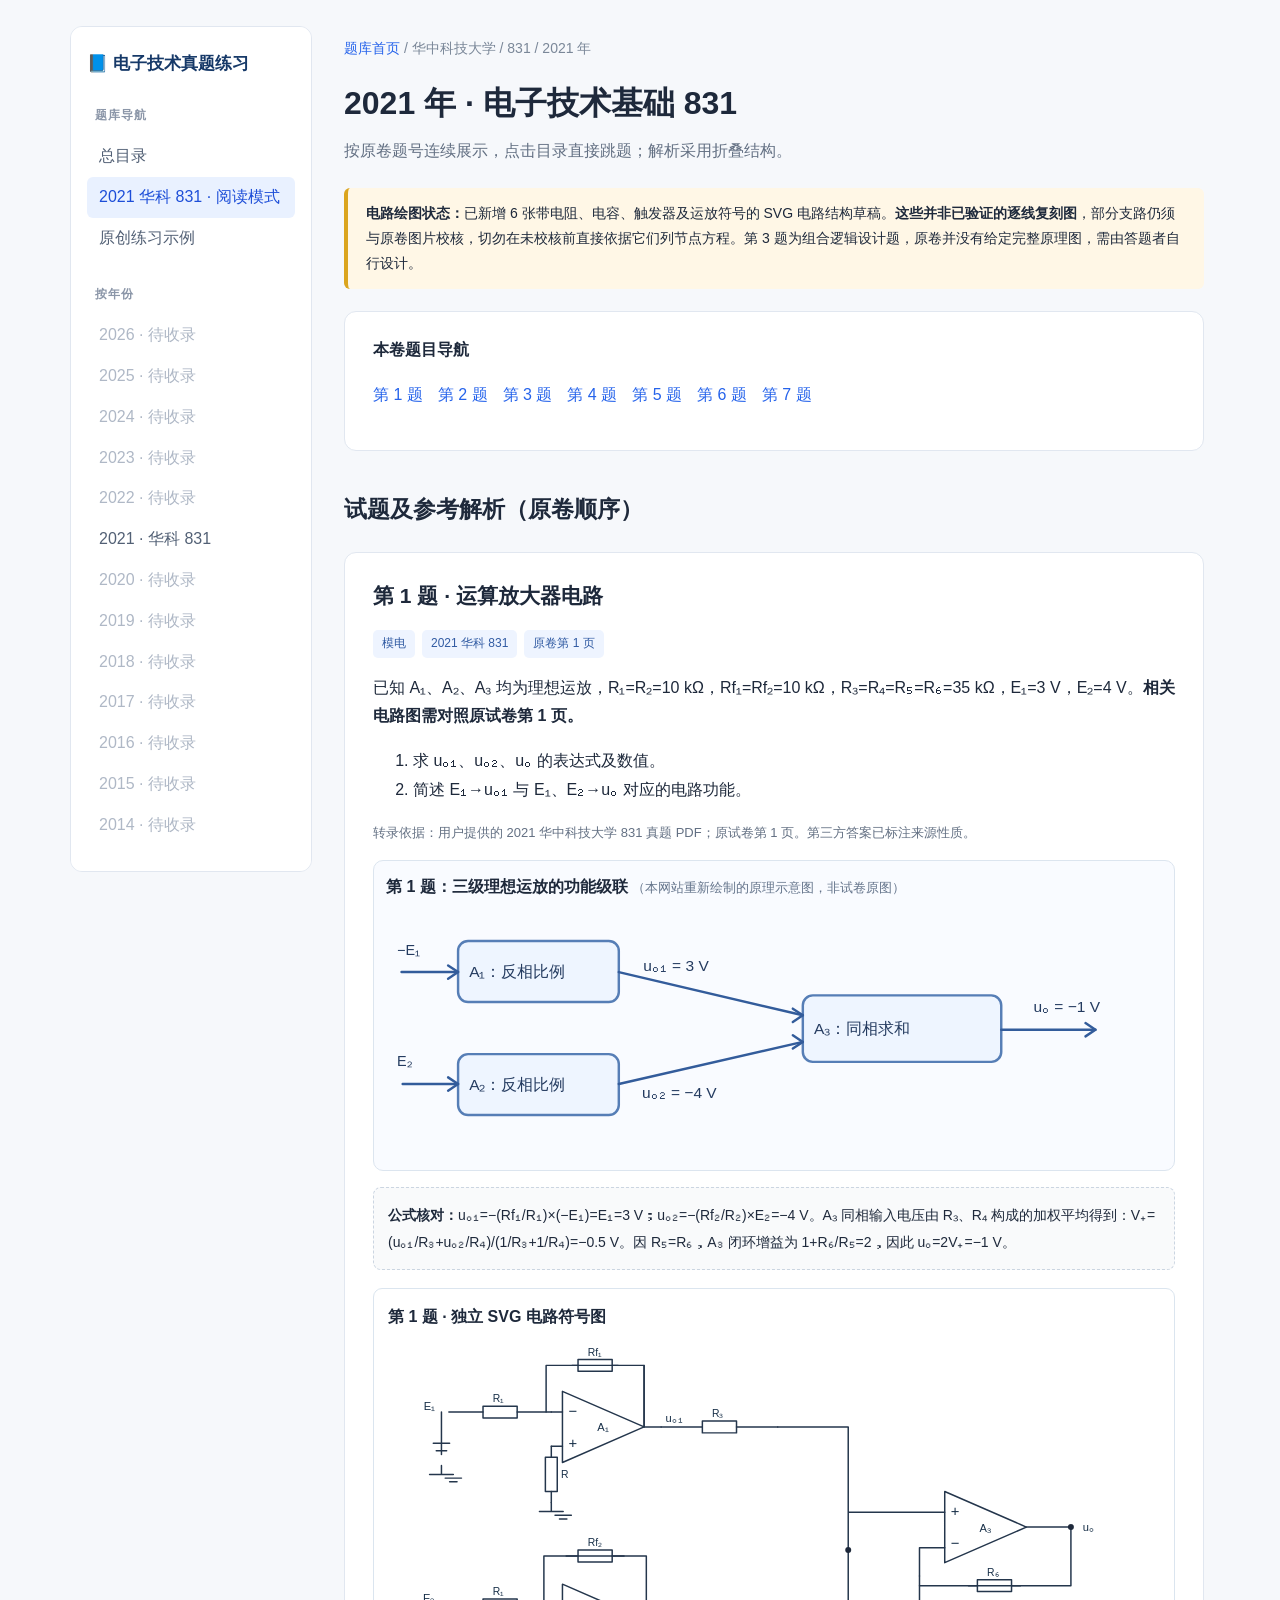
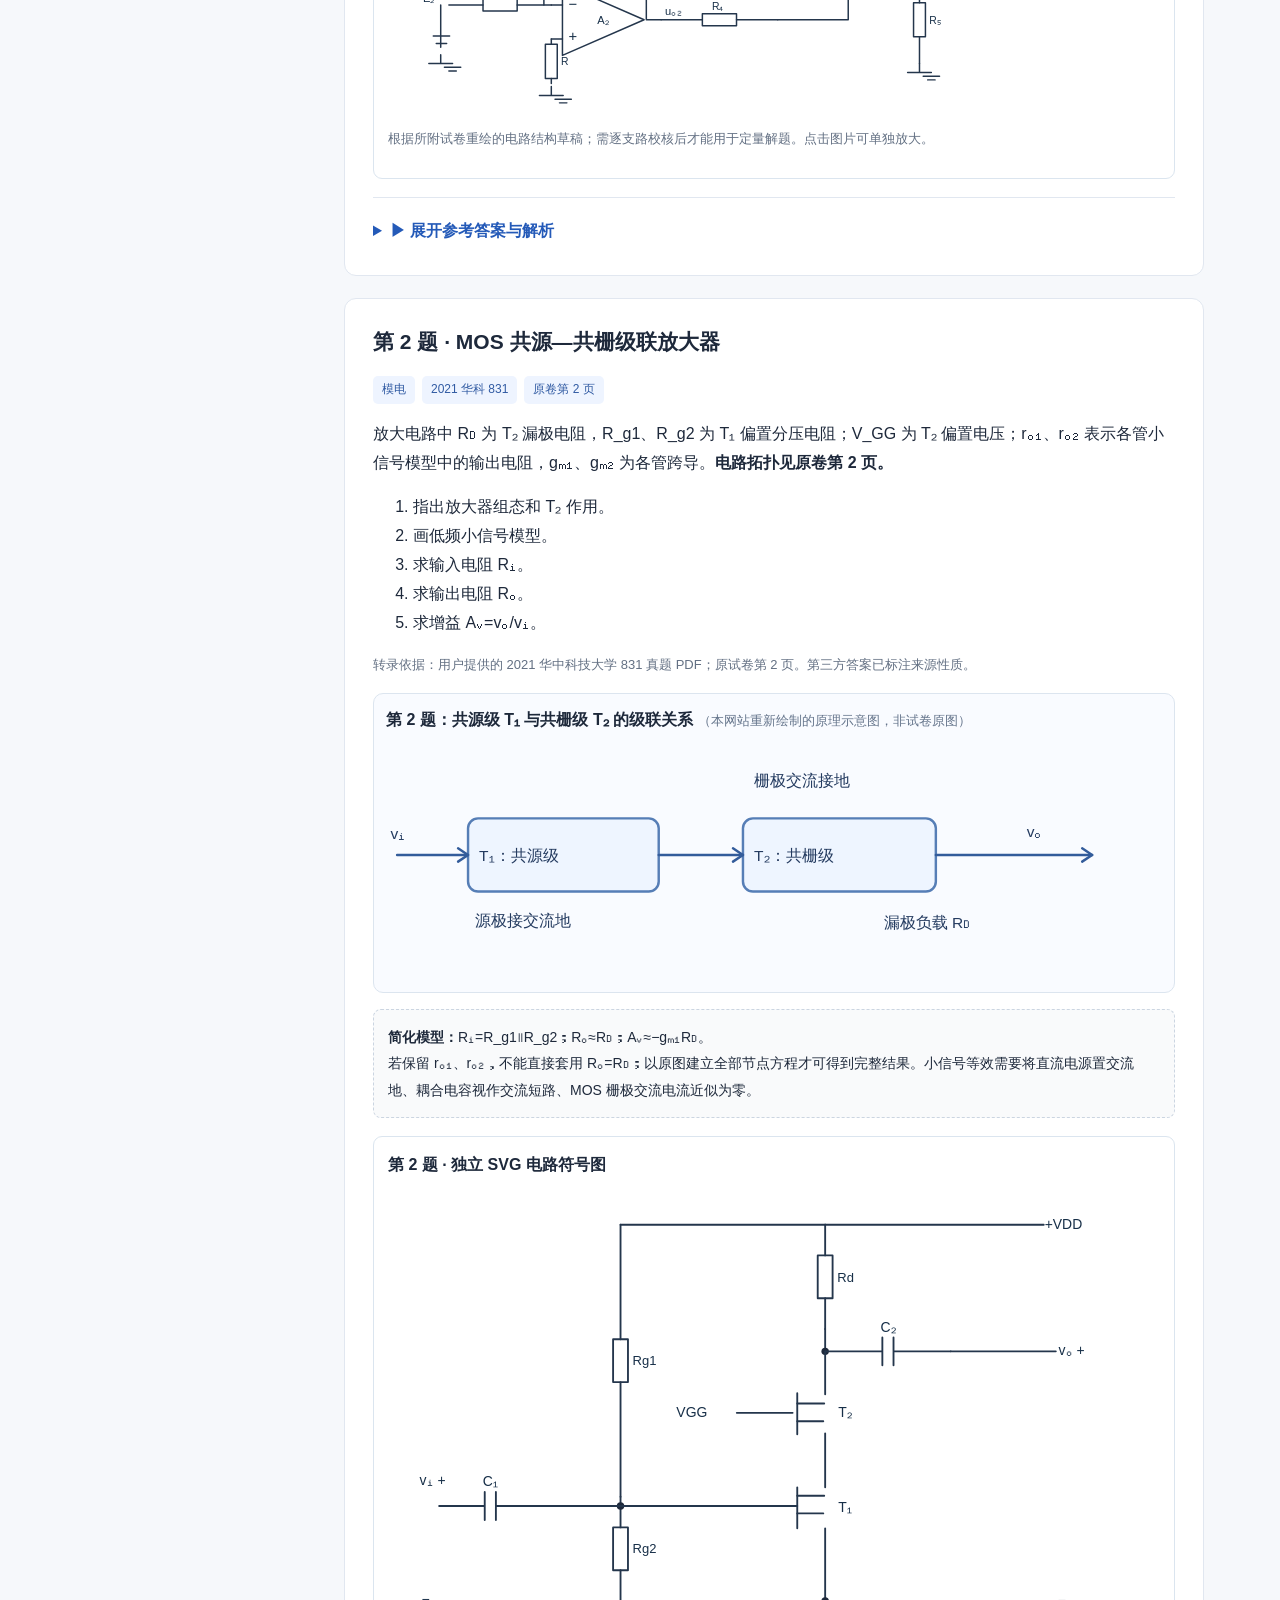
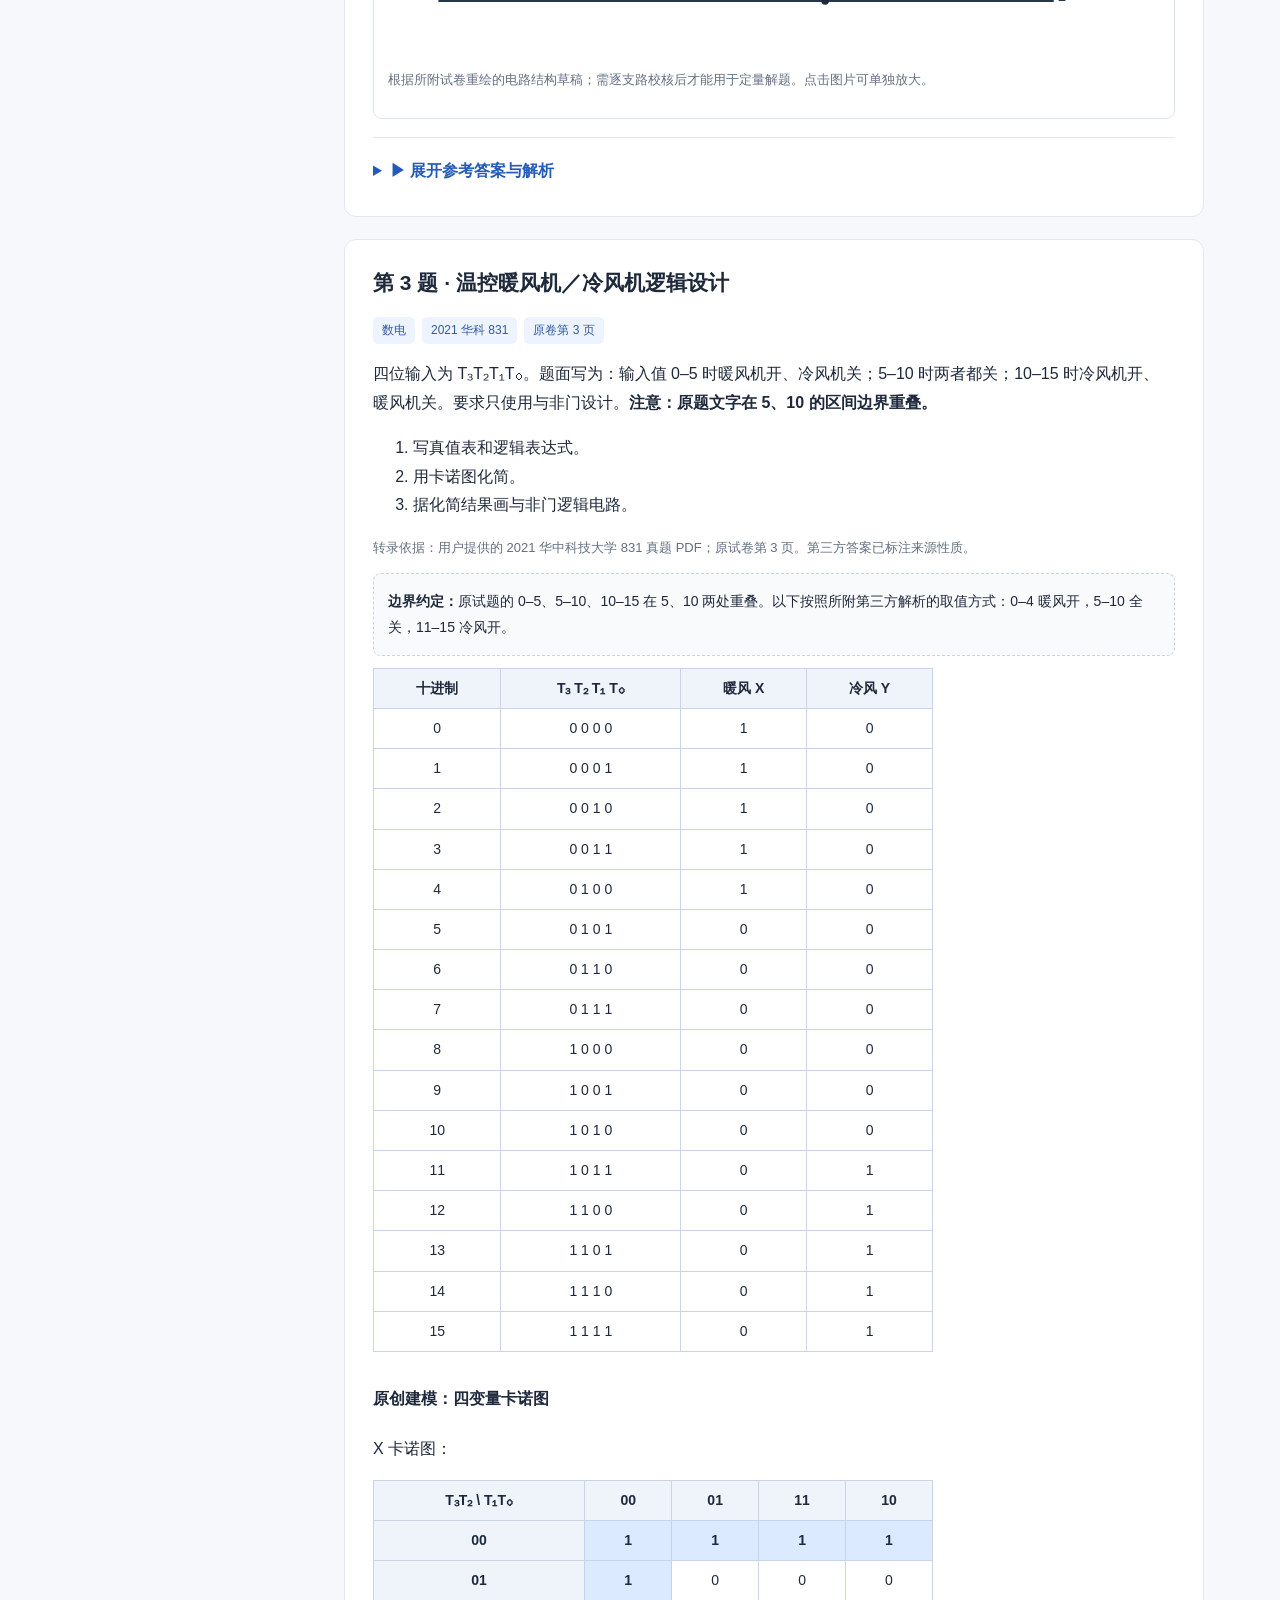
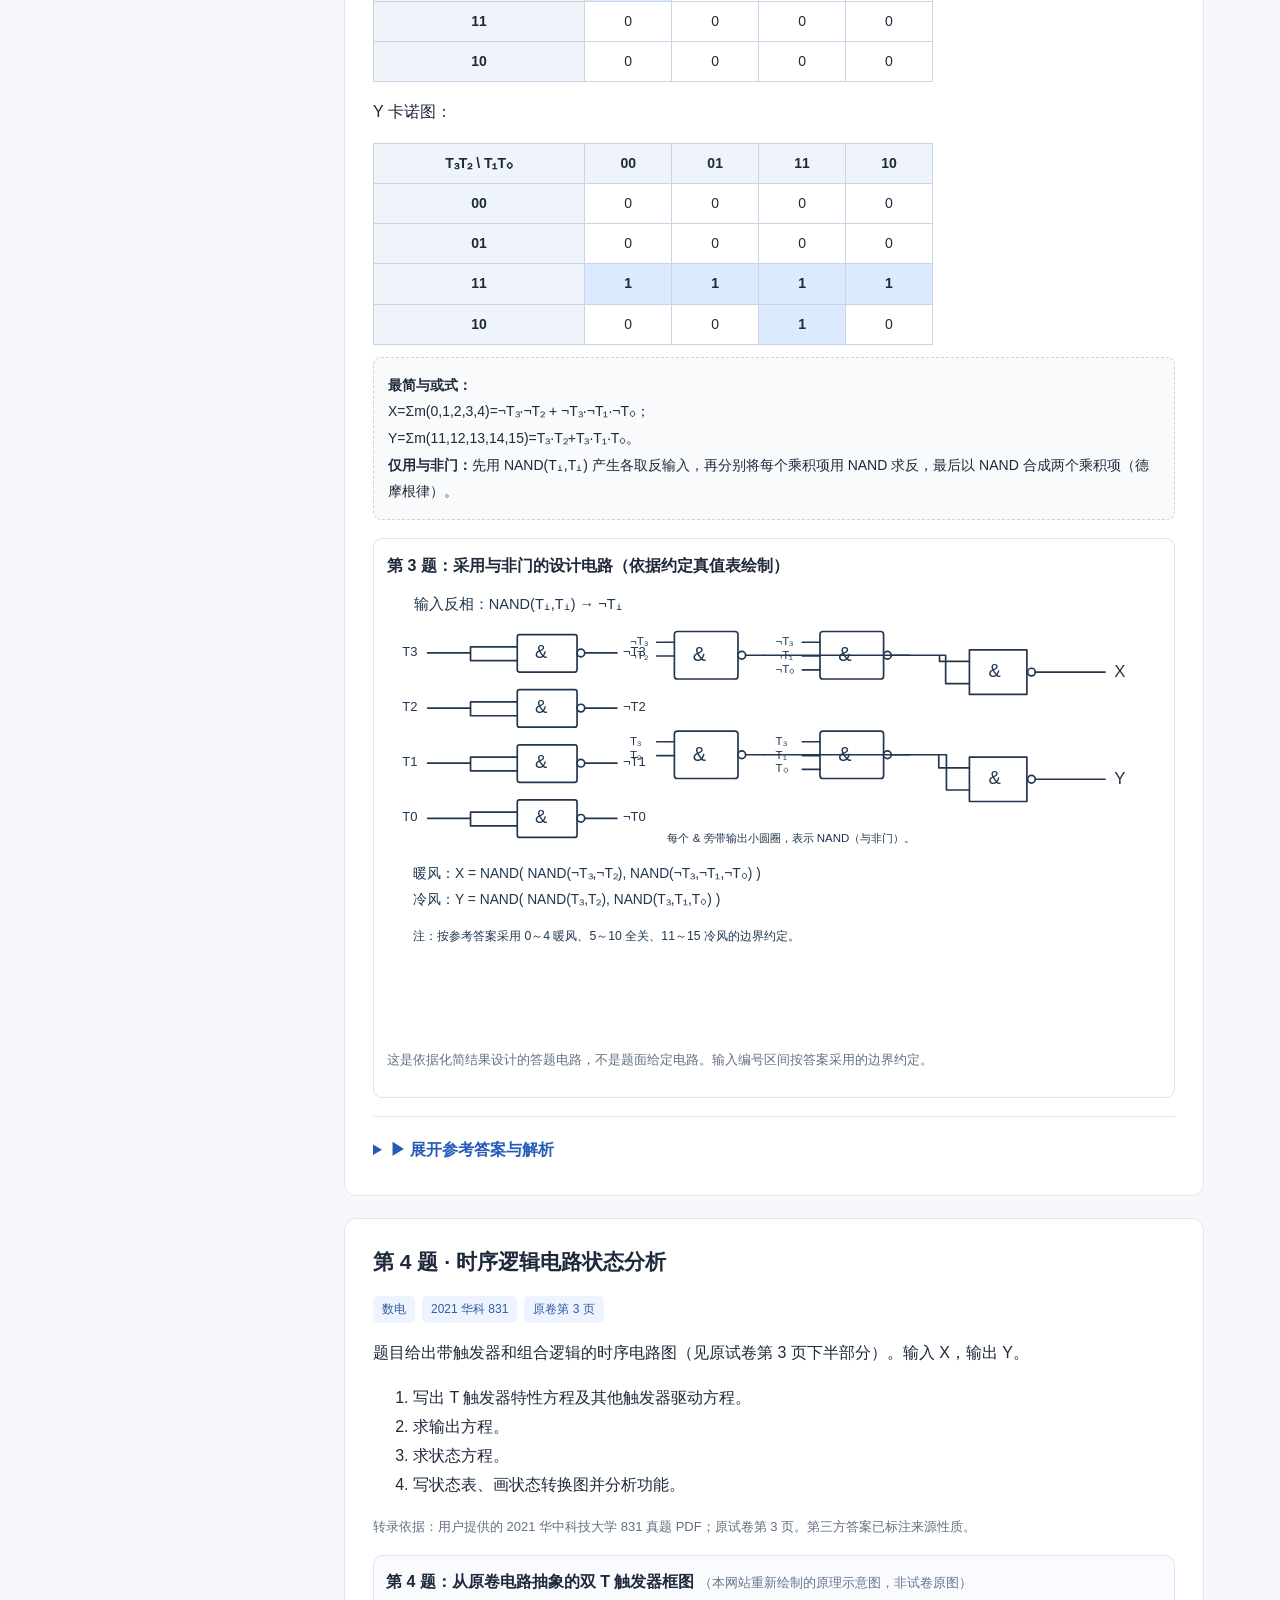
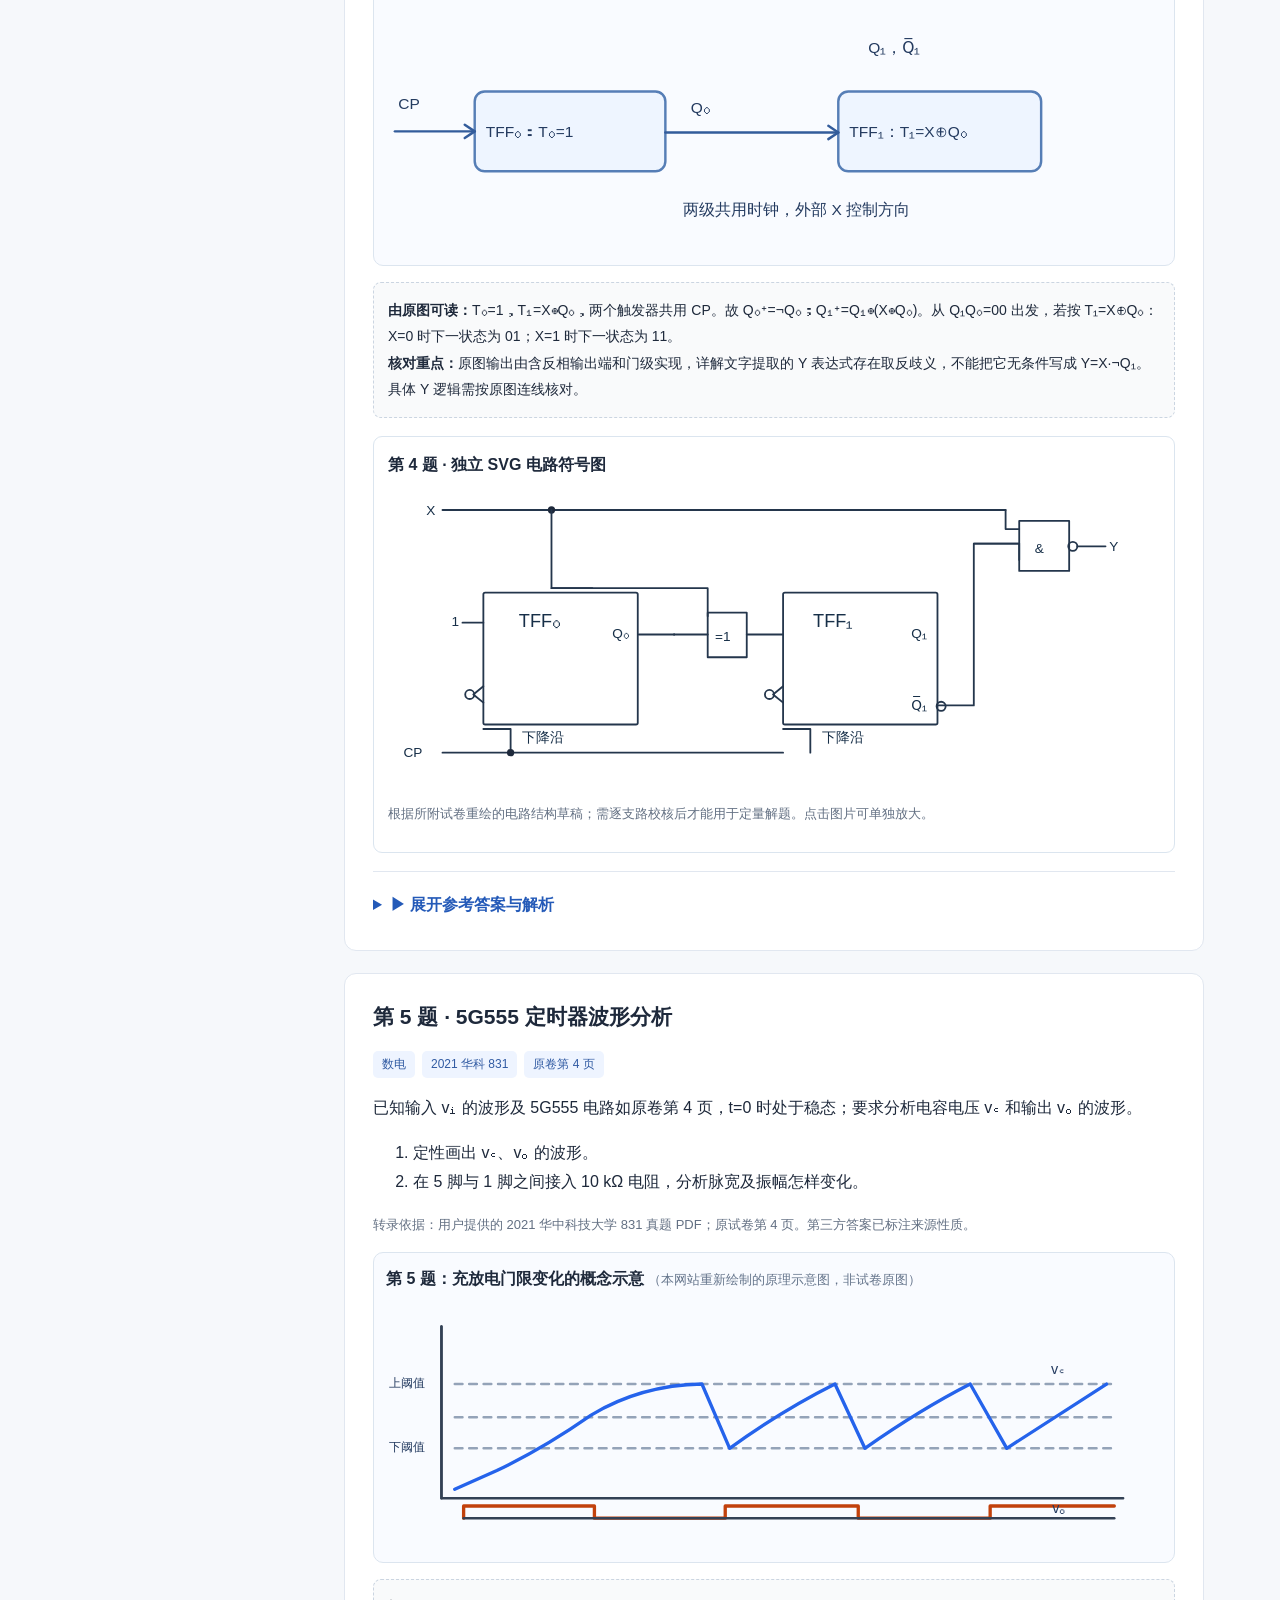
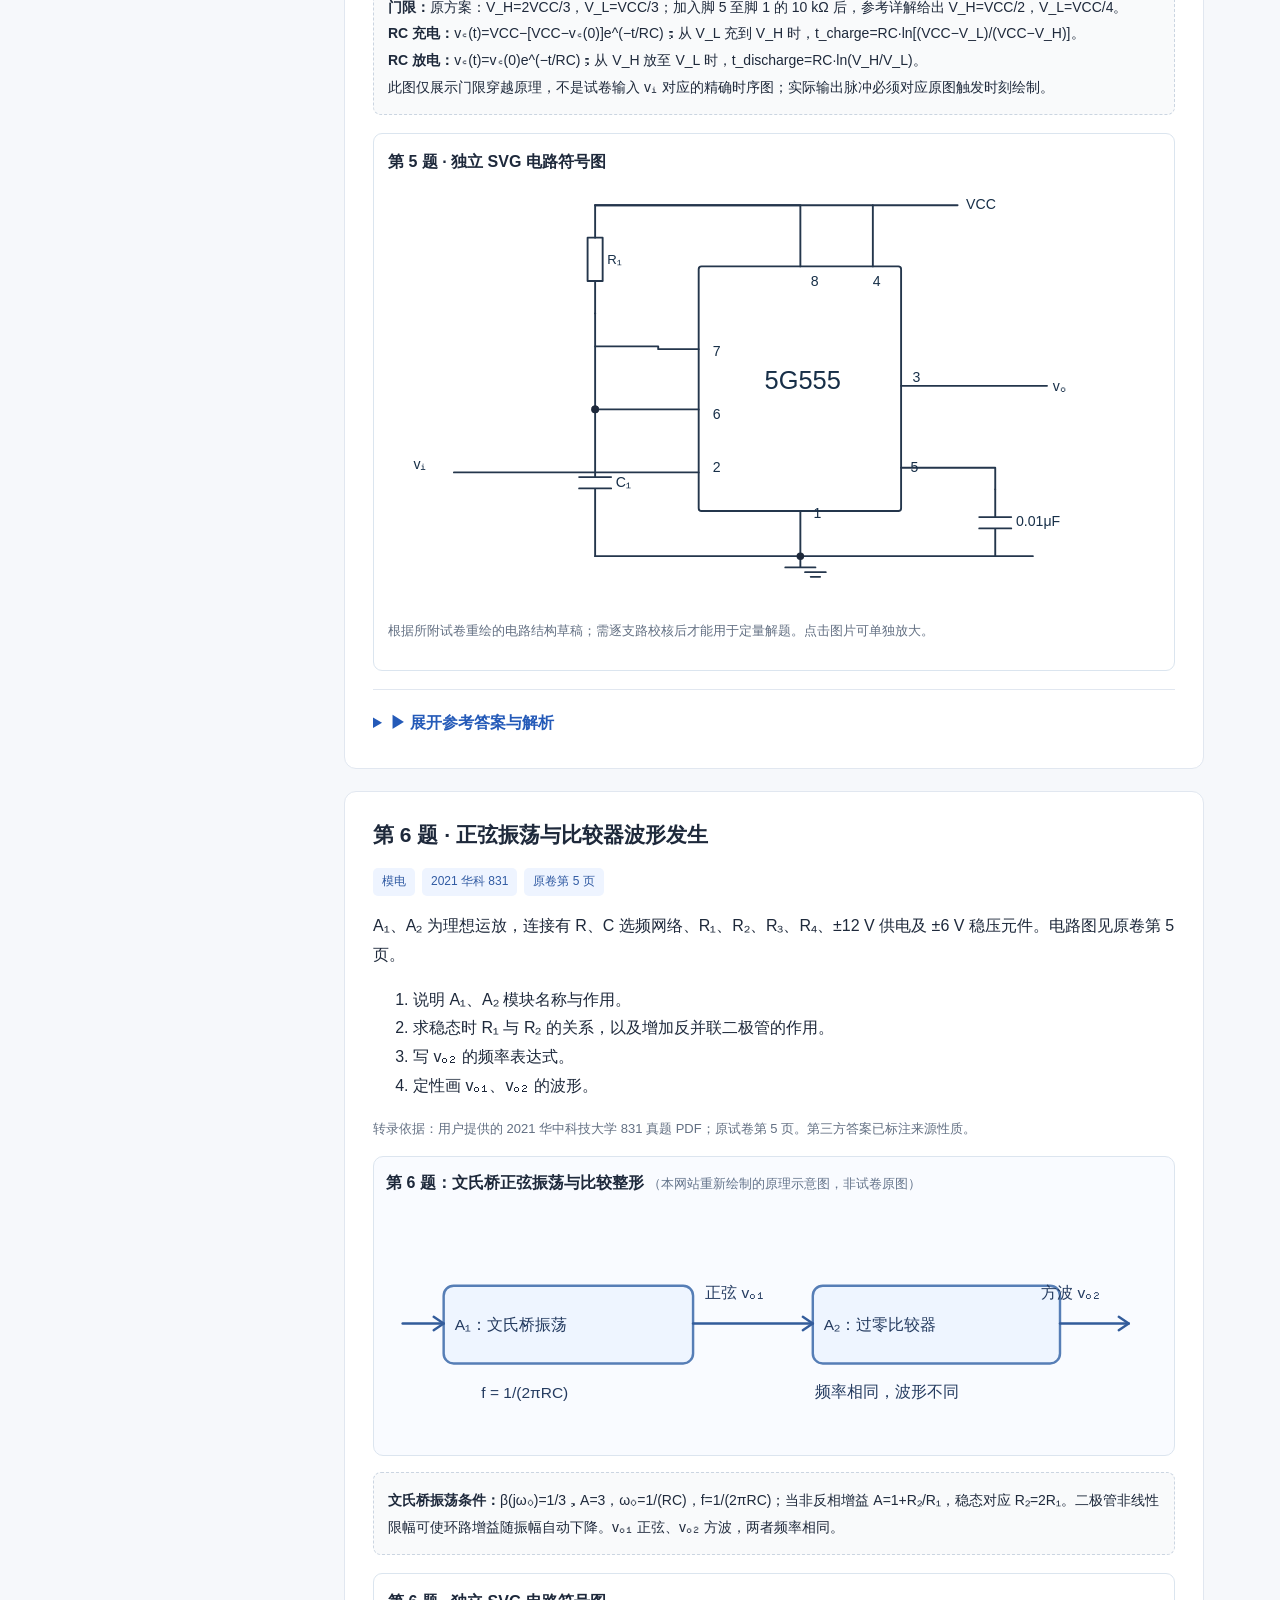
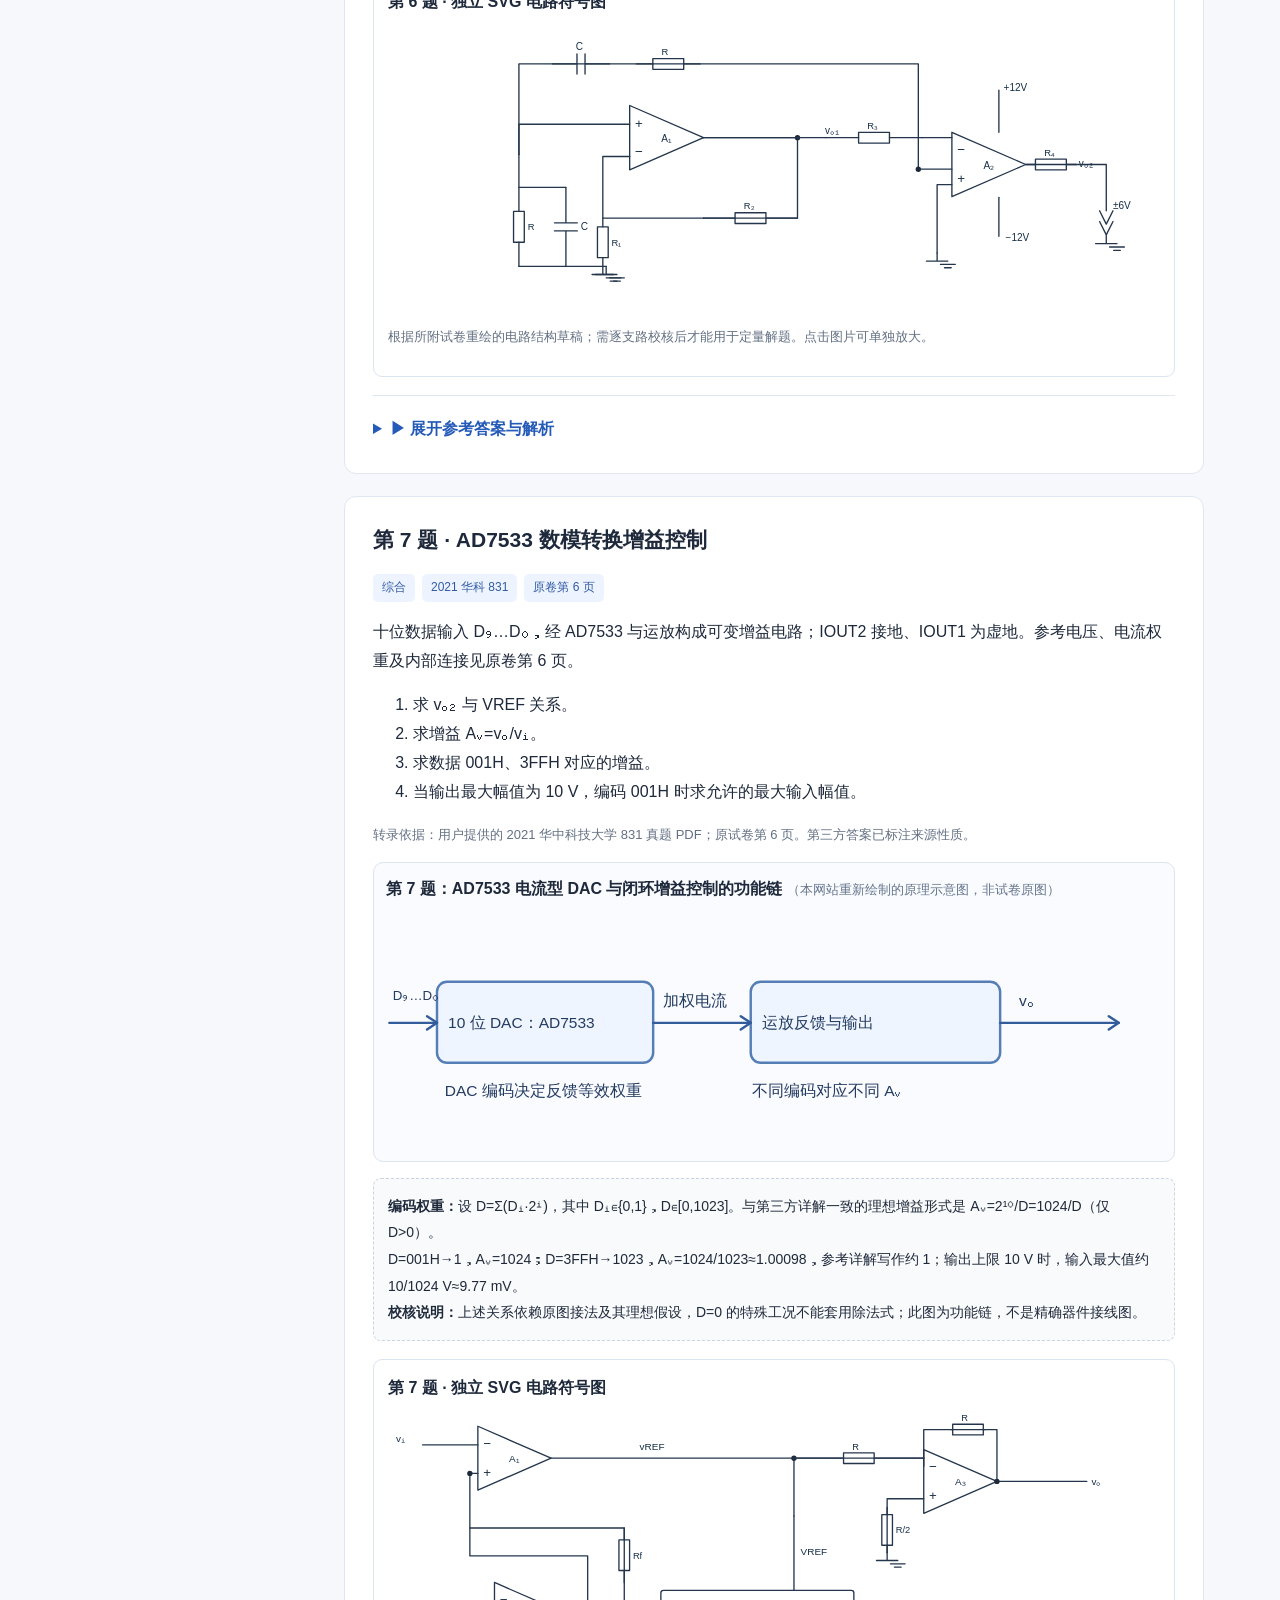
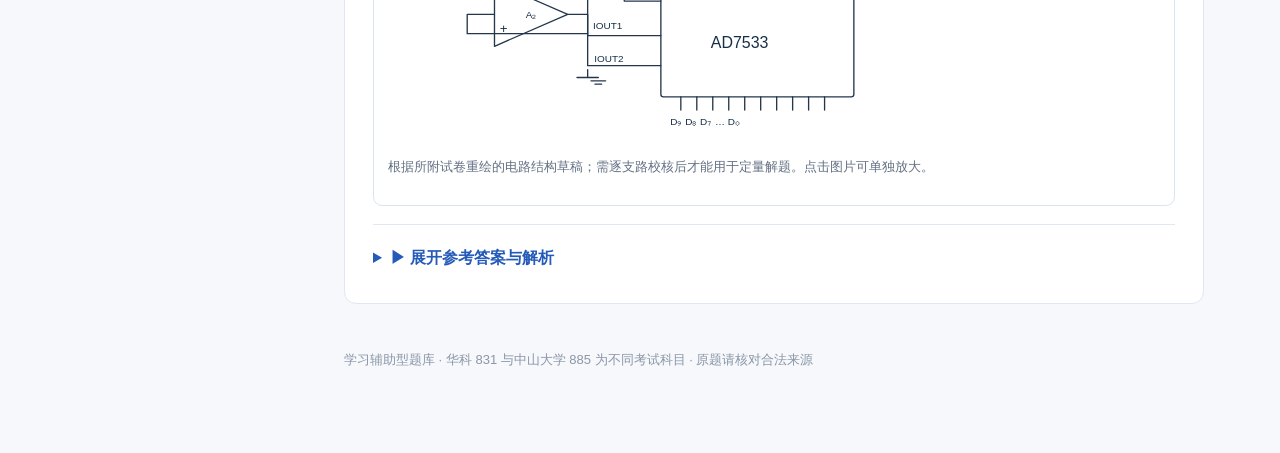
==== commit b3e8d54c: "Show actual NAND network in question 3 and seven schematic references" ====
--- a/2021-hust-831.html
+++ b/2021-hust-831.html
@@ -1,6 +1,6 @@
 <!doctype html><html lang="zh-CN"><head><meta charset="utf-8"><meta name="viewport" content="width=device-width, initial-scale=1"><meta name="description" content="电子技术模拟电路和数字电路历年试题阅读索引与原创示例。"><title>2021 华科 831 · 年度试卷 | 电子技术真题练习</title><link rel="stylesheet" href="assets/style.css"><style>.kmap{border-collapse:collapse;margin:12px 0;font-size:14px;width:100%;max-width:560px}.kmap th,.kmap td{border:1px solid #c9d5e6;padding:7px 10px;text-align:center}.kmap th{background:#eff4fb}.question figure svg text{user-select:text}.outline{line-height:1.9}.question details summary{padding:6px 0} @media(max-width:600px){.kmap th,.kmap td{padding:4px 6px;font-size:12px}}</style></head><body><div class="layout"><aside class="sidebar"><a href="index.html" class="brand">📘 电子技术真题练习</a><h3>题库导航</h3><a class="side-link " href="index.html">总目录</a><a class="side-link active" href="2021-hust-831.html">2021 华科 831 · 阅读模式</a><a class="side-link " href="original-practice.html">原创练习示例</a><h3>按年份</h3><div class="side-years"><span class="side-link disabled" title="尚未收录">2026 · 待收录</span><span class="side-link disabled" title="尚未收录">2025 · 待收录</span><span class="side-link disabled" title="尚未收录">2024 · 待收录</span><span class="side-link disabled" title="尚未收录">2023 · 待收录</span><span class="side-link disabled" title="尚未收录">2022 · 待收录</span><a href="2021-hust-831.html" class="side-link">2021 · 华科 831</a><span class="side-link disabled" title="尚未收录">2020 · 待收录</span><span class="side-link disabled" title="尚未收录">2019 · 待收录</span><span class="side-link disabled" title="尚未收录">2018 · 待收录</span><span class="side-link disabled" title="尚未收录">2017 · 待收录</span><span class="side-link disabled" title="尚未收录">2016 · 待收录</span><span class="side-link disabled" title="尚未收录">2015 · 待收录</span><span class="side-link disabled" title="尚未收录">2014 · 待收录</span></div><h3>科目</h3><a class="side-link" href="2021-hust-831.html#analog">模拟电路</a><a class="side-link" href="2021-hust-831.html#digital">数字电路</a><a class="side-link" href="2021-hust-831.html#mixed">综合应用</a></aside><main class="main"><p class="crumb"><a href="index.html">题库首页</a> / 华中科技大学 / 831 / 2021 年</p><h1 id="top">2021 年 · 电子技术基础 831</h1><p class="lead">按原卷题号连续展示，点击目录直接跳题；解析采用折叠结构。</p><div class="notice"><b>电路绘图状态：</b>已新增 6 张带电阻、电容、触发器及运放符号的 SVG 电路结构草稿。<b>这些并非已验证的逐线复刻图</b>，部分支路仍须与原卷图片校核，切勿在未校核前直接依据它们列节点方程。第 3 题为组合逻辑设计题，原卷并没有给定完整原理图，需由答题者自行设计。</div><div class="question"><b>本卷题目导航</b><p><a href="#q1" style="margin-right:15px;white-space:nowrap">第 1 题</a><a href="#q2" style="margin-right:15px;white-space:nowrap">第 2 题</a><a href="#q3" style="margin-right:15px;white-space:nowrap">第 3 题</a><a href="#q4" style="margin-right:15px;white-space:nowrap">第 4 题</a><a href="#q5" style="margin-right:15px;white-space:nowrap">第 5 题</a><a href="#q6" style="margin-right:15px;white-space:nowrap">第 6 题</a><a href="#q7" style="margin-right:15px;white-space:nowrap">第 7 题</a></p></div><h2 class="section" id="analog">试题及参考解析（原卷顺序）</h2><article class="question" id="q1"><h3>第 1 题 · 运算放大器电路</h3><div class="tags"><span class="tag">模电</span><span class="tag">2021 华科 831</span><span class="tag">原卷第 1 页</span></div><p>已知 A₁、A₂、A₃ 均为理想运放，R₁=R₂=10 kΩ，Rf₁=Rf₂=10 kΩ，R₃=R₄=R₅=R₆=35 kΩ，E₁=3 V，E₂=4 V。<b>相关电路图需对照原试卷第 1 页。</b></p><ol><li>求 uₒ₁、uₒ₂、uₒ 的表达式及数值。</li><li>简述 E₁→uₒ₁ 与 E₁、E₂→uₒ 对应的电路功能。</li></ol><p class="mini muted">转录依据：用户提供的 2021 华中科技大学 831 真题 PDF；原试卷第 1 页。第三方答案已标注来源性质。</p><figure style="margin:16px 0;padding:12px;border:1px solid #dce5ef;border-radius:10px;background:#f9fbff"><figcaption style="font-weight:700;margin-bottom:8px">第 1 题：三级理想运放的功能级联 <small style="font-weight:400;color:#64748b">（本网站重新绘制的原理示意图，非试卷原图）</small></figcaption><svg viewBox="0 0 700 215" xmlns="http://www.w3.org/2000/svg" style="width:100%;height:auto;max-height:380px" role="img" aria-label="第 1 题：三级理想运放的功能级联"><g fill="none" stroke="#334155" stroke-width="2.2" stroke-linecap="round" stroke-linejoin="round"><rect x="65" y="28" width="145" height="55" rx="9" fill="#eef5ff" stroke="#567eb6"/><text x="75" y="60.5" fill="#243b60" font-family="Arial,'Microsoft Yahei',sans-serif" font-size="14" stroke="none">A₁：反相比例</text><rect x="65" y="130" width="145" height="55" rx="9" fill="#eef5ff" stroke="#567eb6"/><text x="75" y="162.5" fill="#243b60" font-family="Arial,'Microsoft Yahei',sans-serif" font-size="14" stroke="none">A₂：反相比例</text><rect x="376" y="77" width="179" height="60" rx="9" fill="#eef5ff" stroke="#567eb6"/><text x="386" y="112" fill="#243b60" font-family="Arial,'Microsoft Yahei',sans-serif" font-size="14" stroke="none">A₃：同相求和</text><path d="M14 56L65 56" stroke="#335c9b"/><path d="M56 50L65 56L56 62" stroke="#335c9b"/><path d="M15 157L65 157" stroke="#335c9b"/><path d="M56 151L65 157L56 163" stroke="#335c9b"/><path d="M210 56L376 95" stroke="#335c9b"/><path d="M367 89L376 95L367 101" stroke="#335c9b"/><path d="M210 157L376 119" stroke="#335c9b"/><path d="M367 113L376 119L367 125" stroke="#335c9b"/><path d="M555 108L640 108" stroke="#335c9b"/><path d="M631 102L640 108L631 114" stroke="#335c9b"/><text x="10" y="41" fill="#243b60" font-family="Arial,'Microsoft Yahei',sans-serif" font-size="13" stroke="none">−E₁</text><text x="10" y="141" fill="#243b60" font-family="Arial,'Microsoft Yahei',sans-serif" font-size="13" stroke="none">E₂</text><text x="232" y="55" fill="#243b60" font-family="Arial,'Microsoft Yahei',sans-serif" font-size="14" stroke="none">uₒ₁ = 3 V</text><text x="231" y="170" fill="#243b60" font-family="Arial,'Microsoft Yahei',sans-serif" font-size="14" stroke="none">uₒ₂ = −4 V</text><text x="584" y="92" fill="#243b60" font-family="Arial,'Microsoft Yahei',sans-serif" font-size="14" stroke="none">uₒ = −1 V</text></g></svg></figure><div class="outline"><b>公式核对：</b>uₒ₁=−(Rf₁/R₁)×(−E₁)=E₁=3 V；uₒ₂=−(Rf₂/R₂)×E₂=−4 V。A₃ 同相输入电压由 R₃、R₄ 构成的加权平均得到：V₊=(uₒ₁/R₃+uₒ₂/R₄)/(1/R₃+1/R₄)=−0.5 V。因 R₅=R₆，A₃ 闭环增益为 1+R₆/R₅=2，因此 uₒ=2V₊=−1 V。</div><figure style="margin:18px 0;background:#fff;border:1px solid #dbe5ef;padding:14px;border-radius:9px"><figcaption style="font-weight:700">第 1 题 · 独立 SVG 电路符号图</figcaption><a href="assets/schematics/q01-opamps.svg" target="_blank" rel="noopener" title="单独查看 SVG"><img loading="lazy" src="assets/schematics/q01-opamps.svg" alt="第 1 题含器件、电阻、电源及反馈连线的 SVG 电路符号图" style="display:block;width:100%;max-width:100%;height:auto"></a><p class="mini muted">根据所附试卷重绘的电路结构草稿；需逐支路校核后才能用于定量解题。点击图片可单独放大。</p></figure><details class="answer"><summary>▶ 展开参考答案与解析</summary><p>第三方详解将 A₁、A₂ 分别识别为反相比例运算模块，A₃ 为求和模块。按详解的电路连接与所给等值电阻，其结果为 <b>uₒ₁=3 V、uₒ₂=−4 V、uₒ=−1 V</b>。先逐级判断反馈极性，再由虚短、虚断列出电流关系；最后计算求和级输出。</p><p><b>核对提醒：</b>运放的同相/反相输入连接关系必须根据原图确定，网页文字不足以独立复核全部电路节点。</p><p class="muted mini">这些解析要点由原第三方详解归纳，不是官方标准答案；遇到公式、图示请优先对照原 PDF。</p></details></article>
 <article class="question" id="q2"><h3>第 2 题 · MOS 共源—共栅级联放大器</h3><div class="tags"><span class="tag">模电</span><span class="tag">2021 华科 831</span><span class="tag">原卷第 2 页</span></div><p>放大电路中 Rᴅ 为 T₂ 漏极电阻，R_g1、R_g2 为 T₁ 偏置分压电阻；V_GG 为 T₂ 偏置电压；rₒ₁、rₒ₂ 表示各管小信号模型中的输出电阻，gₘ₁、gₘ₂ 为各管跨导。<b>电路拓扑见原卷第 2 页。</b></p><ol><li>指出放大器组态和 T₂ 作用。</li><li>画低频小信号模型。</li><li>求输入电阻 Rᵢ。</li><li>求输出电阻 Rₒ。</li><li>求增益 Aᵥ=vₒ/vᵢ。</li></ol><p class="mini muted">转录依据：用户提供的 2021 华中科技大学 831 真题 PDF；原试卷第 2 页。第三方答案已标注来源性质。</p><figure style="margin:16px 0;padding:12px;border:1px solid #dce5ef;border-radius:10px;background:#f9fbff"><figcaption style="font-weight:700;margin-bottom:8px">第 2 题：共源级 T₁ 与共栅级 T₂ 的级联关系 <small style="font-weight:400;color:#64748b">（本网站重新绘制的原理示意图，非试卷原图）</small></figcaption><svg viewBox="0 0 700 205" xmlns="http://www.w3.org/2000/svg" style="width:100%;height:auto;max-height:380px" role="img" aria-label="第 2 题：共源级 T₁ 与共栅级 T₂ 的级联关系"><g fill="none" stroke="#334155" stroke-width="2.2" stroke-linecap="round" stroke-linejoin="round"><rect x="74" y="68" width="172" height="66" rx="9" fill="#eef5ff" stroke="#567eb6"/><text x="84" y="106" fill="#243b60" font-family="Arial,'Microsoft Yahei',sans-serif" font-size="14" stroke="none">T₁：共源级</text><rect x="322" y="68" width="174" height="66" rx="9" fill="#eef5ff" stroke="#567eb6"/><text x="332" y="106" fill="#243b60" font-family="Arial,'Microsoft Yahei',sans-serif" font-size="14" stroke="none">T₂：共栅级</text><path d="M10 101L74 101" stroke="#335c9b"/><path d="M65 95L74 101L65 107" stroke="#335c9b"/><path d="M246 101L322 101" stroke="#335c9b"/><path d="M313 95L322 101L313 107" stroke="#335c9b"/><path d="M496 101L637 101" stroke="#335c9b"/><path d="M628 95L637 101L628 107" stroke="#335c9b"/><text x="4" y="87" fill="#243b60" font-family="Arial,'Microsoft Yahei',sans-serif" font-size="14" stroke="none">vᵢ</text><text x="578" y="85" fill="#243b60" font-family="Arial,'Microsoft Yahei',sans-serif" font-size="14" stroke="none">vₒ</text><text x="332" y="39" fill="#243b60" font-family="Arial,'Microsoft Yahei',sans-serif" font-size="14" stroke="none">栅极交流接地</text><text x="449" y="167" fill="#243b60" font-family="Arial,'Microsoft Yahei',sans-serif" font-size="14" stroke="none">漏极负载 Rᴅ</text><text x="80" y="165" fill="#243b60" font-family="Arial,'Microsoft Yahei',sans-serif" font-size="14" stroke="none">源极接交流地</text></g></svg></figure><div class="outline"><b>简化模型：</b>Rᵢ=R_g1∥R_g2；Rₒ≈Rᴅ；Aᵥ≈−gₘ₁Rᴅ。<br>若保留 rₒ₁、rₒ₂，不能直接套用 Rₒ=Rᴅ；以原图建立全部节点方程才可得到完整结果。小信号等效需要将直流电源置交流地、耦合电容视作交流短路、MOS 栅极交流电流近似为零。</div><figure style="margin:18px 0;background:#fff;border:1px solid #dbe5ef;padding:14px;border-radius:9px"><figcaption style="font-weight:700">第 2 题 · 独立 SVG 电路符号图</figcaption><a href="assets/schematics/q02-cascode.svg" target="_blank" rel="noopener" title="单独查看 SVG"><img loading="lazy" src="assets/schematics/q02-cascode.svg" alt="第 2 题含器件、电阻、电源及反馈连线的 SVG 电路符号图" style="display:block;width:100%;max-width:100%;height:auto"></a><p class="mini muted">根据所附试卷重绘的电路结构草稿；需逐支路校核后才能用于定量解题。点击图片可单独放大。</p></figure><details class="answer"><summary>▶ 展开参考答案与解析</summary><p>第三方详解判定为 <b>共源—共栅（cascode）</b> 级联；T₂ 为共栅级，主要用于减弱米勒效应、改善高频特性。</p><p>详解中采用的简化结论为 <b>Rᵢ≈R_g1∥R_g2，Rₒ≈Rᴅ，Aᵥ≈−gₘ₁Rᴅ</b>。这些结果来自其简化的小信号模型，不能直接视为包含 rₒ₁、rₒ₂ 的一般精确式。需要考虑输出电阻时，应重新建立包含 rₒ 的小信号模型。</p><p class="muted mini">这些解析要点由原第三方详解归纳，不是官方标准答案；遇到公式、图示请优先对照原 PDF。</p></details></article>
-<span id="digital"></span><article class="question" id="q3"><h3>第 3 题 · 温控暖风机／冷风机逻辑设计</h3><div class="tags"><span class="tag">数电</span><span class="tag">2021 华科 831</span><span class="tag">原卷第 3 页</span></div><p>四位输入为 T₃T₂T₁T₀。题面写为：输入值 0–5 时暖风机开、冷风机关；5–10 时两者都关；10–15 时冷风机开、暖风机关。要求只使用与非门设计。<b>注意：原题文字在 5、10 的区间边界重叠。</b></p><ol><li>写真值表和逻辑表达式。</li><li>用卡诺图化简。</li><li>据化简结果画与非门逻辑电路。</li></ol><p class="mini muted">转录依据：用户提供的 2021 华中科技大学 831 真题 PDF；原试卷第 3 页。第三方答案已标注来源性质。</p><div class="outline"><b>边界约定：</b>原试题的 0–5、5–10、10–15 在 5、10 两处重叠。以下按照所附第三方解析的取值方式：0–4 暖风开，5–10 全关，11–15 冷风开。</div><div style="overflow-x:auto"><table class="kmap"><thead><tr><th>十进制</th><th>T₃ T₂ T₁ T₀</th><th>暖风 X</th><th>冷风 Y</th></tr></thead><tbody><tr><td>0</td><td>0 0 0 0</td><td>1</td><td>0</td></tr><tr><td>1</td><td>0 0 0 1</td><td>1</td><td>0</td></tr><tr><td>2</td><td>0 0 1 0</td><td>1</td><td>0</td></tr><tr><td>3</td><td>0 0 1 1</td><td>1</td><td>0</td></tr><tr><td>4</td><td>0 1 0 0</td><td>1</td><td>0</td></tr><tr><td>5</td><td>0 1 0 1</td><td>0</td><td>0</td></tr><tr><td>6</td><td>0 1 1 0</td><td>0</td><td>0</td></tr><tr><td>7</td><td>0 1 1 1</td><td>0</td><td>0</td></tr><tr><td>8</td><td>1 0 0 0</td><td>0</td><td>0</td></tr><tr><td>9</td><td>1 0 0 1</td><td>0</td><td>0</td></tr><tr><td>10</td><td>1 0 1 0</td><td>0</td><td>0</td></tr><tr><td>11</td><td>1 0 1 1</td><td>0</td><td>1</td></tr><tr><td>12</td><td>1 1 0 0</td><td>0</td><td>1</td></tr><tr><td>13</td><td>1 1 0 1</td><td>0</td><td>1</td></tr><tr><td>14</td><td>1 1 1 0</td><td>0</td><td>1</td></tr><tr><td>15</td><td>1 1 1 1</td><td>0</td><td>1</td></tr></tbody></table></div><h4>原创建模：四变量卡诺图</h4><p>X 卡诺图：</p><table class="kmap"><thead><tr><th>T₃T₂ \ T₁T₀</th><th>00</th><th>01</th><th>11</th><th>10</th></tr></thead><tbody><tr><th>00</th><td style="background:#dbeafe;font-weight:800">1</td><td style="background:#dbeafe;font-weight:800">1</td><td style="background:#dbeafe;font-weight:800">1</td><td style="background:#dbeafe;font-weight:800">1</td></tr><tr><th>01</th><td style="background:#dbeafe;font-weight:800">1</td><td style="background:#fff;font-weight:400">0</td><td style="background:#fff;font-weight:400">0</td><td style="background:#fff;font-weight:400">0</td></tr><tr><th>11</th><td style="background:#fff;font-weight:400">0</td><td style="background:#fff;font-weight:400">0</td><td style="background:#fff;font-weight:400">0</td><td style="background:#fff;font-weight:400">0</td></tr><tr><th>10</th><td style="background:#fff;font-weight:400">0</td><td style="background:#fff;font-weight:400">0</td><td style="background:#fff;font-weight:400">0</td><td style="background:#fff;font-weight:400">0</td></tr></tbody></table><p>Y 卡诺图：</p><table class="kmap"><thead><tr><th>T₃T₂ \ T₁T₀</th><th>00</th><th>01</th><th>11</th><th>10</th></tr></thead><tbody><tr><th>00</th><td style="background:#fff;font-weight:400">0</td><td style="background:#fff;font-weight:400">0</td><td style="background:#fff;font-weight:400">0</td><td style="background:#fff;font-weight:400">0</td></tr><tr><th>01</th><td style="background:#fff;font-weight:400">0</td><td style="background:#fff;font-weight:400">0</td><td style="background:#fff;font-weight:400">0</td><td style="background:#fff;font-weight:400">0</td></tr><tr><th>11</th><td style="background:#dbeafe;font-weight:800">1</td><td style="background:#dbeafe;font-weight:800">1</td><td style="background:#dbeafe;font-weight:800">1</td><td style="background:#dbeafe;font-weight:800">1</td></tr><tr><th>10</th><td style="background:#fff;font-weight:400">0</td><td style="background:#fff;font-weight:400">0</td><td style="background:#dbeafe;font-weight:800">1</td><td style="background:#fff;font-weight:400">0</td></tr></tbody></table><div class="outline"><b>最简与或式：</b><br>X=Σm(0,1,2,3,4)=¬T₃·¬T₂ + ¬T₃·¬T₁·¬T₀；<br>Y=Σm(11,12,13,14,15)=T₃·T₂+T₃·T₁·T₀。<br><b>仅用与非门：</b>先用 NAND(Tᵢ,Tᵢ) 产生各取反输入，再分别将每个乘积项用 NAND 求反，最后以 NAND 合成两个乘积项（德摩根律）。</div><details class="answer"><summary>▶ 展开参考答案与解析</summary><p>原资料的答案部分将暖风机和冷风机的逻辑最小项分别写为 <b>X=Σm(0,1,2,3,4)</b>、<b>Y=Σm(11,12,13,14,15)</b>，即采用 5、10 两个输入都关闭的边界约定。</p><p>按此约定可化简为 <b>X=¬T₃·¬T₂ + ¬T₃·¬T₁·¬T₀</b>；<b>Y=T₃·T₂ + T₃·T₁·T₀</b>。由于原 PDF 的变量取反位置在文字抽取中存在明显混乱，正式绘制与非门电路前应以真值表和卡诺图重新验算，而不是盲抄抽取的公式。</p><p>步骤：列 16 行真值表 → 画两个四变量卡诺图 → 圈相邻的 1 → 用德摩根律将与或式转换成与非门网络。</p><p class="muted mini">这些解析要点由原第三方详解归纳，不是官方标准答案；遇到公式、图示请优先对照原 PDF。</p></details></article>
+<span id="digital"></span><article class="question" id="q3"><h3>第 3 题 · 温控暖风机／冷风机逻辑设计</h3><div class="tags"><span class="tag">数电</span><span class="tag">2021 华科 831</span><span class="tag">原卷第 3 页</span></div><p>四位输入为 T₃T₂T₁T₀。题面写为：输入值 0–5 时暖风机开、冷风机关；5–10 时两者都关；10–15 时冷风机开、暖风机关。要求只使用与非门设计。<b>注意：原题文字在 5、10 的区间边界重叠。</b></p><ol><li>写真值表和逻辑表达式。</li><li>用卡诺图化简。</li><li>据化简结果画与非门逻辑电路。</li></ol><p class="mini muted">转录依据：用户提供的 2021 华中科技大学 831 真题 PDF；原试卷第 3 页。第三方答案已标注来源性质。</p><div class="outline"><b>边界约定：</b>原试题的 0–5、5–10、10–15 在 5、10 两处重叠。以下按照所附第三方解析的取值方式：0–4 暖风开，5–10 全关，11–15 冷风开。</div><div style="overflow-x:auto"><table class="kmap"><thead><tr><th>十进制</th><th>T₃ T₂ T₁ T₀</th><th>暖风 X</th><th>冷风 Y</th></tr></thead><tbody><tr><td>0</td><td>0 0 0 0</td><td>1</td><td>0</td></tr><tr><td>1</td><td>0 0 0 1</td><td>1</td><td>0</td></tr><tr><td>2</td><td>0 0 1 0</td><td>1</td><td>0</td></tr><tr><td>3</td><td>0 0 1 1</td><td>1</td><td>0</td></tr><tr><td>4</td><td>0 1 0 0</td><td>1</td><td>0</td></tr><tr><td>5</td><td>0 1 0 1</td><td>0</td><td>0</td></tr><tr><td>6</td><td>0 1 1 0</td><td>0</td><td>0</td></tr><tr><td>7</td><td>0 1 1 1</td><td>0</td><td>0</td></tr><tr><td>8</td><td>1 0 0 0</td><td>0</td><td>0</td></tr><tr><td>9</td><td>1 0 0 1</td><td>0</td><td>0</td></tr><tr><td>10</td><td>1 0 1 0</td><td>0</td><td>0</td></tr><tr><td>11</td><td>1 0 1 1</td><td>0</td><td>1</td></tr><tr><td>12</td><td>1 1 0 0</td><td>0</td><td>1</td></tr><tr><td>13</td><td>1 1 0 1</td><td>0</td><td>1</td></tr><tr><td>14</td><td>1 1 1 0</td><td>0</td><td>1</td></tr><tr><td>15</td><td>1 1 1 1</td><td>0</td><td>1</td></tr></tbody></table></div><h4>原创建模：四变量卡诺图</h4><p>X 卡诺图：</p><table class="kmap"><thead><tr><th>T₃T₂ \ T₁T₀</th><th>00</th><th>01</th><th>11</th><th>10</th></tr></thead><tbody><tr><th>00</th><td style="background:#dbeafe;font-weight:800">1</td><td style="background:#dbeafe;font-weight:800">1</td><td style="background:#dbeafe;font-weight:800">1</td><td style="background:#dbeafe;font-weight:800">1</td></tr><tr><th>01</th><td style="background:#dbeafe;font-weight:800">1</td><td style="background:#fff;font-weight:400">0</td><td style="background:#fff;font-weight:400">0</td><td style="background:#fff;font-weight:400">0</td></tr><tr><th>11</th><td style="background:#fff;font-weight:400">0</td><td style="background:#fff;font-weight:400">0</td><td style="background:#fff;font-weight:400">0</td><td style="background:#fff;font-weight:400">0</td></tr><tr><th>10</th><td style="background:#fff;font-weight:400">0</td><td style="background:#fff;font-weight:400">0</td><td style="background:#fff;font-weight:400">0</td><td style="background:#fff;font-weight:400">0</td></tr></tbody></table><p>Y 卡诺图：</p><table class="kmap"><thead><tr><th>T₃T₂ \ T₁T₀</th><th>00</th><th>01</th><th>11</th><th>10</th></tr></thead><tbody><tr><th>00</th><td style="background:#fff;font-weight:400">0</td><td style="background:#fff;font-weight:400">0</td><td style="background:#fff;font-weight:400">0</td><td style="background:#fff;font-weight:400">0</td></tr><tr><th>01</th><td style="background:#fff;font-weight:400">0</td><td style="background:#fff;font-weight:400">0</td><td style="background:#fff;font-weight:400">0</td><td style="background:#fff;font-weight:400">0</td></tr><tr><th>11</th><td style="background:#dbeafe;font-weight:800">1</td><td style="background:#dbeafe;font-weight:800">1</td><td style="background:#dbeafe;font-weight:800">1</td><td style="background:#dbeafe;font-weight:800">1</td></tr><tr><th>10</th><td style="background:#fff;font-weight:400">0</td><td style="background:#fff;font-weight:400">0</td><td style="background:#dbeafe;font-weight:800">1</td><td style="background:#fff;font-weight:400">0</td></tr></tbody></table><div class="outline"><b>最简与或式：</b><br>X=Σm(0,1,2,3,4)=¬T₃·¬T₂ + ¬T₃·¬T₁·¬T₀；<br>Y=Σm(11,12,13,14,15)=T₃·T₂+T₃·T₁·T₀。<br><b>仅用与非门：</b>先用 NAND(Tᵢ,Tᵢ) 产生各取反输入，再分别将每个乘积项用 NAND 求反，最后以 NAND 合成两个乘积项（德摩根律）。</div><figure style="margin:18px 0;padding:13px;border:1px solid #dbe5ef;border-radius:9px;background:white"><figcaption style="font-weight:700">第 3 题：采用与非门的设计电路（依据约定真值表绘制）</figcaption><a href="assets/schematics/q03-nand.svg" target="_blank"><img src="assets/schematics/q03-nand.svg" alt="温控组合逻辑与非门的输入反相和两级门电路" style="width:100%;height:auto" loading="lazy"></a><p class="mini muted">这是依据化简结果设计的答题电路，不是题面给定电路。输入编号区间按答案采用的边界约定。</p></figure><details class="answer"><summary>▶ 展开参考答案与解析</summary><p>原资料的答案部分将暖风机和冷风机的逻辑最小项分别写为 <b>X=Σm(0,1,2,3,4)</b>、<b>Y=Σm(11,12,13,14,15)</b>，即采用 5、10 两个输入都关闭的边界约定。</p><p>按此约定可化简为 <b>X=¬T₃·¬T₂ + ¬T₃·¬T₁·¬T₀</b>；<b>Y=T₃·T₂ + T₃·T₁·T₀</b>。由于原 PDF 的变量取反位置在文字抽取中存在明显混乱，正式绘制与非门电路前应以真值表和卡诺图重新验算，而不是盲抄抽取的公式。</p><p>步骤：列 16 行真值表 → 画两个四变量卡诺图 → 圈相邻的 1 → 用德摩根律将与或式转换成与非门网络。</p><p class="muted mini">这些解析要点由原第三方详解归纳，不是官方标准答案；遇到公式、图示请优先对照原 PDF。</p></details></article>
 <article class="question" id="q4"><h3>第 4 题 · 时序逻辑电路状态分析</h3><div class="tags"><span class="tag">数电</span><span class="tag">2021 华科 831</span><span class="tag">原卷第 3 页</span></div><p>题目给出带触发器和组合逻辑的时序电路图（见原试卷第 3 页下半部分）。输入 X，输出 Y。</p><ol><li>写出 T 触发器特性方程及其他触发器驱动方程。</li><li>求输出方程。</li><li>求状态方程。</li><li>写状态表、画状态转换图并分析功能。</li></ol><p class="mini muted">转录依据：用户提供的 2021 华中科技大学 831 真题 PDF；原试卷第 3 页。第三方答案已标注来源性质。</p><figure style="margin:16px 0;padding:12px;border:1px solid #dce5ef;border-radius:10px;background:#f9fbff"><figcaption style="font-weight:700;margin-bottom:8px">第 4 题：从原卷电路抽象的双 T 触发器框图 <small style="font-weight:400;color:#64748b">（本网站重新绘制的原理示意图，非试卷原图）</small></figcaption><svg viewBox="0 0 700 215" xmlns="http://www.w3.org/2000/svg" style="width:100%;height:auto;max-height:380px" role="img" aria-label="第 4 题：从原卷电路抽象的双 T 触发器框图"><g fill="none" stroke="#334155" stroke-width="2.2" stroke-linecap="round" stroke-linejoin="round"><rect x="80" y="78" width="172" height="72" rx="9" fill="#eef5ff" stroke="#567eb6"/><text x="90" y="119" fill="#243b60" font-family="Arial,'Microsoft Yahei',sans-serif" font-size="14" stroke="none">TFF₀：T₀=1</text><rect x="408" y="78" width="183" height="72" rx="9" fill="#eef5ff" stroke="#567eb6"/><text x="418" y="119" fill="#243b60" font-family="Arial,'Microsoft Yahei',sans-serif" font-size="14" stroke="none">TFF₁：T₁=X⊕Q₀</text><path d="M8 114L80 114" stroke="#335c9b"/><path d="M71 108L80 114L71 120" stroke="#335c9b"/><path d="M252 115L408 115" stroke="#335c9b"/><path d="M399 109L408 115L399 121" stroke="#335c9b"/><text x="11" y="94" fill="#243b60" font-family="Arial,'Microsoft Yahei',sans-serif" font-size="14" stroke="none">CP</text><text x="275" y="97" fill="#243b60" font-family="Arial,'Microsoft Yahei',sans-serif" font-size="14" stroke="none">Q₀</text><text x="435" y="43" fill="#243b60" font-family="Arial,'Microsoft Yahei',sans-serif" font-size="14" stroke="none">Q₁，Q̅₁</text><text x="268" y="189" fill="#243b60" font-family="Arial,'Microsoft Yahei',sans-serif" font-size="14" stroke="none">两级共用时钟，外部 X 控制方向</text></g></svg></figure><div class="outline"><b>由原图可读：</b>T₀=1，T₁=X⊕Q₀，两个触发器共用 CP。故 Q₀⁺=¬Q₀；Q₁⁺=Q₁⊕(X⊕Q₀)。从 Q₁Q₀=00 出发，若按 T₁=X⊕Q₀：X=0 时下一状态为 01；X=1 时下一状态为 11。<br><b>核对重点：</b>原图输出由含反相输出端和门级实现，详解文字提取的 Y 表达式存在取反歧义，不能把它无条件写成 Y=X·¬Q₁。具体 Y 逻辑需按原图连线核对。</div><figure style="margin:18px 0;background:#fff;border:1px solid #dbe5ef;padding:14px;border-radius:9px"><figcaption style="font-weight:700">第 4 题 · 独立 SVG 电路符号图</figcaption><a href="assets/schematics/q04-flipflop.svg" target="_blank" rel="noopener" title="单独查看 SVG"><img loading="lazy" src="assets/schematics/q04-flipflop.svg" alt="第 4 题含器件、电阻、电源及反馈连线的 SVG 电路符号图" style="display:block;width:100%;max-width:100%;height:auto"></a><p class="mini muted">根据所附试卷重绘的电路结构草稿；需逐支路校核后才能用于定量解题。点击图片可单独放大。</p></figure><details class="answer"><summary>▶ 展开参考答案与解析</summary><p>T 触发器的基本特性方程为 <b>Q⁺=T⊕Q</b>。参考详解最终将电路识别为由输入 X 控制的<b>可逆四进制计数器</b>：X=0 时向上计数，X=1 时向下计数。</p><p>驱动方程、完整状态方程和状态图必须准确依据原图的门电路连线核对；此处不凭抽取失败的公式补造中间计算。</p><p class="muted mini">这些解析要点由原第三方详解归纳，不是官方标准答案；遇到公式、图示请优先对照原 PDF。</p></details></article>
 <article class="question" id="q5"><h3>第 5 题 · 5G555 定时器波形分析</h3><div class="tags"><span class="tag">数电</span><span class="tag">2021 华科 831</span><span class="tag">原卷第 4 页</span></div><p>已知输入 vᵢ 的波形及 5G555 电路如原卷第 4 页，t=0 时处于稳态；要求分析电容电压 v꜀ 和输出 vₒ 的波形。</p><ol><li>定性画出 v꜀、vₒ 的波形。</li><li>在 5 脚与 1 脚之间接入 10 kΩ 电阻，分析脉宽及振幅怎样变化。</li></ol><p class="mini muted">转录依据：用户提供的 2021 华中科技大学 831 真题 PDF；原试卷第 4 页。第三方答案已标注来源性质。</p><figure style="margin:16px 0;padding:12px;border:1px solid #dce5ef;border-radius:10px;background:#f9fbff"><figcaption style="font-weight:700;margin-bottom:8px">第 5 题：充放电门限变化的概念示意 <small style="font-weight:400;color:#64748b">（本网站重新绘制的原理示意图，非试卷原图）</small></figcaption><svg viewBox="0 0 700 215" xmlns="http://www.w3.org/2000/svg" style="width:100%;height:auto;max-height:380px" role="img" aria-label="第 5 题：充放电门限变化的概念示意"><g fill="none" stroke="#334155" stroke-width="2.2" stroke-linecap="round" stroke-linejoin="round"><path d="M50 22V177H665"/><path d="M50 22V177" /> <path d="M62 104H658" stroke="#94a3b8" stroke-dasharray="7 6"/><path d="M62 74H658" stroke="#94a3b8" stroke-dasharray="7 6"/><path d="M62 132H658" stroke="#94a3b8" stroke-dasharray="7 6"/><path d="M62 169L100 152Q142 132 185 102Q230 75 285 74L310 132Q357 98 405 74L432 132Q482 97 527 74L560 132L650 74" stroke="#2563eb" stroke-width="3"/><path d="M70 195V184H188V195H306V184H426V195H545V184H657" stroke="#c2410c" stroke-width="3"/><path d="M70 195H657"/><g stroke="none"><text x="3" y="77" fill="#243b60" font-family="Arial,'Microsoft Yahei',sans-serif" font-size="11" stroke="none">上阈值</text><text x="3" y="134" fill="#243b60" font-family="Arial,'Microsoft Yahei',sans-serif" font-size="11" stroke="none">下阈值</text><text x="600" y="65" fill="#243b60" font-family="Arial,'Microsoft Yahei',sans-serif" font-size="13" stroke="none">v꜀</text><text x="601" y="190" fill="#243b60" font-family="Arial,'Microsoft Yahei',sans-serif" font-size="13" stroke="none">vₒ</text></g></g></svg></figure><div class="outline"><b>门限：</b>原方案：V_H=2VCC/3，V_L=VCC/3；加入脚 5 至脚 1 的 10 kΩ 后，参考详解给出 V_H=VCC/2，V_L=VCC/4。<br><b>RC 充电：</b>v꜀(t)=VCC−[VCC−v꜀(0)]e^(−t/RC)；从 V_L 充到 V_H 时，t_charge=RC·ln[(VCC−V_L)/(VCC−V_H)]。<br><b>RC 放电：</b>v꜀(t)=v꜀(0)e^(−t/RC)；从 V_H 放至 V_L 时，t_discharge=RC·ln(V_H/V_L)。<br>此图仅展示门限穿越原理，不是试卷输入 vᵢ 对应的精确时序图；实际输出脉冲必须对应原图触发时刻绘制。</div><figure style="margin:18px 0;background:#fff;border:1px solid #dbe5ef;padding:14px;border-radius:9px"><figcaption style="font-weight:700">第 5 题 · 独立 SVG 电路符号图</figcaption><a href="assets/schematics/q05-555.svg" target="_blank" rel="noopener" title="单独查看 SVG"><img loading="lazy" src="assets/schematics/q05-555.svg" alt="第 5 题含器件、电阻、电源及反馈连线的 SVG 电路符号图" style="display:block;width:100%;max-width:100%;height:auto"></a><p class="mini muted">根据所附试卷重绘的电路结构草稿；需逐支路校核后才能用于定量解题。点击图片可单独放大。</p></figure><details class="answer"><summary>▶ 展开参考答案与解析</summary><p>参考详解认为，接入电阻后两个内部比较门限由原先约 <b>2VCC/3、VCC/3</b> 变为约 <b>VCC/2、VCC/4</b>。其结论是输出幅值基本不变，脉宽缩短。</p><p>关键思路：先根据实际电阻分压重新计算控制端电压和比较器门限，再借助电容 RC 充放电指数规律求时间。波形精确画法需结合题设输入波形与具体接线。</p><p class="muted mini">这些解析要点由原第三方详解归纳，不是官方标准答案；遇到公式、图示请优先对照原 PDF。</p></details></article>
 <article class="question" id="q6"><h3>第 6 题 · 正弦振荡与比较器波形发生</h3><div class="tags"><span class="tag">模电</span><span class="tag">2021 华科 831</span><span class="tag">原卷第 5 页</span></div><p>A₁、A₂ 为理想运放，连接有 R、C 选频网络、R₁、R₂、R₃、R₄、±12 V 供电及 ±6 V 稳压元件。电路图见原卷第 5 页。</p><ol><li>说明 A₁、A₂ 模块名称与作用。</li><li>求稳态时 R₁ 与 R₂ 的关系，以及增加反并联二极管的作用。</li><li>写 vₒ₂ 的频率表达式。</li><li>定性画 vₒ₁、vₒ₂ 的波形。</li></ol><p class="mini muted">转录依据：用户提供的 2021 华中科技大学 831 真题 PDF；原试卷第 5 页。第三方答案已标注来源性质。</p><figure style="margin:16px 0;padding:12px;border:1px solid #dce5ef;border-radius:10px;background:#f9fbff"><figcaption style="font-weight:700;margin-bottom:8px">第 6 题：文氏桥正弦振荡与比较整形 <small style="font-weight:400;color:#64748b">（本网站重新绘制的原理示意图，非试卷原图）</small></figcaption><svg viewBox="0 0 700 205" xmlns="http://www.w3.org/2000/svg" style="width:100%;height:auto;max-height:380px" role="img" aria-label="第 6 题：文氏桥正弦振荡与比较整形"><g fill="none" stroke="#334155" stroke-width="2.2" stroke-linecap="round" stroke-linejoin="round"><rect x="52" y="72" width="225" height="70" rx="9" fill="#eef5ff" stroke="#567eb6"/><text x="62" y="112" fill="#243b60" font-family="Arial,'Microsoft Yahei',sans-serif" font-size="14" stroke="none">A₁：文氏桥振荡</text><rect x="385" y="72" width="223" height="70" rx="9" fill="#eef5ff" stroke="#567eb6"/><text x="395" y="112" fill="#243b60" font-family="Arial,'Microsoft Yahei',sans-serif" font-size="14" stroke="none">A₂：过零比较器</text><path d="M15 106L52 106" stroke="#335c9b"/><path d="M43 100L52 106L43 112" stroke="#335c9b"/><path d="M277 106L385 106" stroke="#335c9b"/><path d="M376 100L385 106L376 112" stroke="#335c9b"/><path d="M608 106L670 106" stroke="#335c9b"/><path d="M661 100L670 106L661 112" stroke="#335c9b"/><text x="288" y="83" fill="#243b60" font-family="Arial,'Microsoft Yahei',sans-serif" font-size="14" stroke="none">正弦 vₒ₁</text><text x="591" y="83" fill="#243b60" font-family="Arial,'Microsoft Yahei',sans-serif" font-size="14" stroke="none">方波 vₒ₂</text><text x="86" y="173" fill="#243b60" font-family="Arial,'Microsoft Yahei',sans-serif" font-size="14" stroke="none">f = 1/(2πRC)</text><text x="387" y="172" fill="#243b60" font-family="Arial,'Microsoft Yahei',sans-serif" font-size="14" stroke="none">频率相同，波形不同</text></g></svg></figure><div class="outline"><b>文氏桥振荡条件：</b>β(jω₀)=1/3，A=3，ω₀=1/(RC)，f=1/(2πRC)；当非反相增益 A=1+R₂/R₁，稳态对应 R₂=2R₁。二极管非线性限幅可使环路增益随振幅自动下降。vₒ₁ 正弦、vₒ₂ 方波，两者频率相同。</div><figure style="margin:18px 0;background:#fff;border:1px solid #dbe5ef;padding:14px;border-radius:9px"><figcaption style="font-weight:700">第 6 题 · 独立 SVG 电路符号图</figcaption><a href="assets/schematics/q06-oscillator.svg" target="_blank" rel="noopener" title="单独查看 SVG"><img loading="lazy" src="assets/schematics/q06-oscillator.svg" alt="第 6 题含器件、电阻、电源及反馈连线的 SVG 电路符号图" style="display:block;width:100%;max-width:100%;height:auto"></a><p class="mini muted">根据所附试卷重绘的电路结构草稿；需逐支路校核后才能用于定量解题。点击图片可单独放大。</p></figure><details class="answer"><summary>▶ 展开参考答案与解析</summary><p>第三方解析将 A₁ 识别为<b>文氏桥正弦波振荡器</b>，A₂ 为将正弦波整形成方波的<b>过零比较器</b>。在等值 RC 文氏桥条件下，振荡频率为 <b>f=1/(2πRC)</b>。</p><p>满足振幅稳定时非反相运放闭环增益为 3：<b>1+R₂/R₁=3，因此 R₂=2R₁</b>。反并联二极管提供非线性负反馈以稳定振幅，合理的电阻保证起振条件。输出 vₒ₁ 近似正弦、vₒ₂ 近似方波。</p><p class="muted mini">这些解析要点由原第三方详解归纳，不是官方标准答案；遇到公式、图示请优先对照原 PDF。</p></details></article>
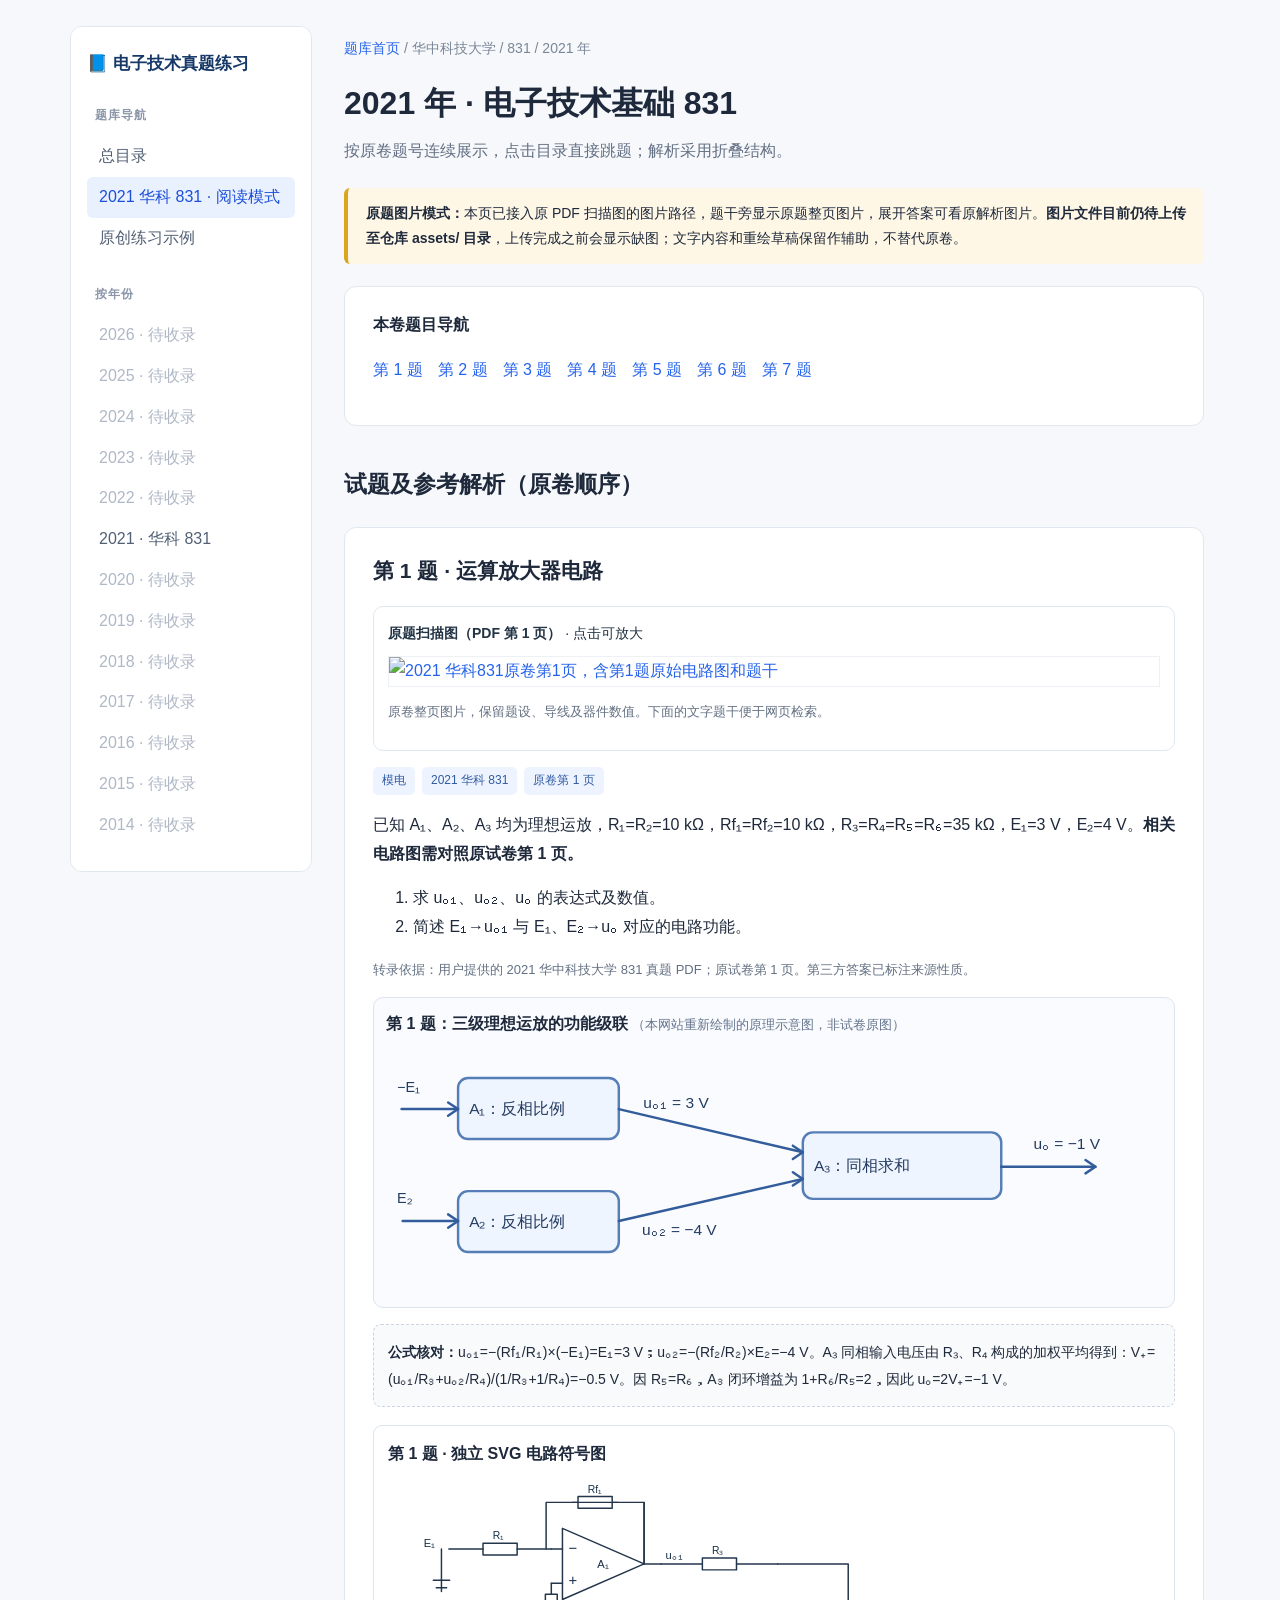
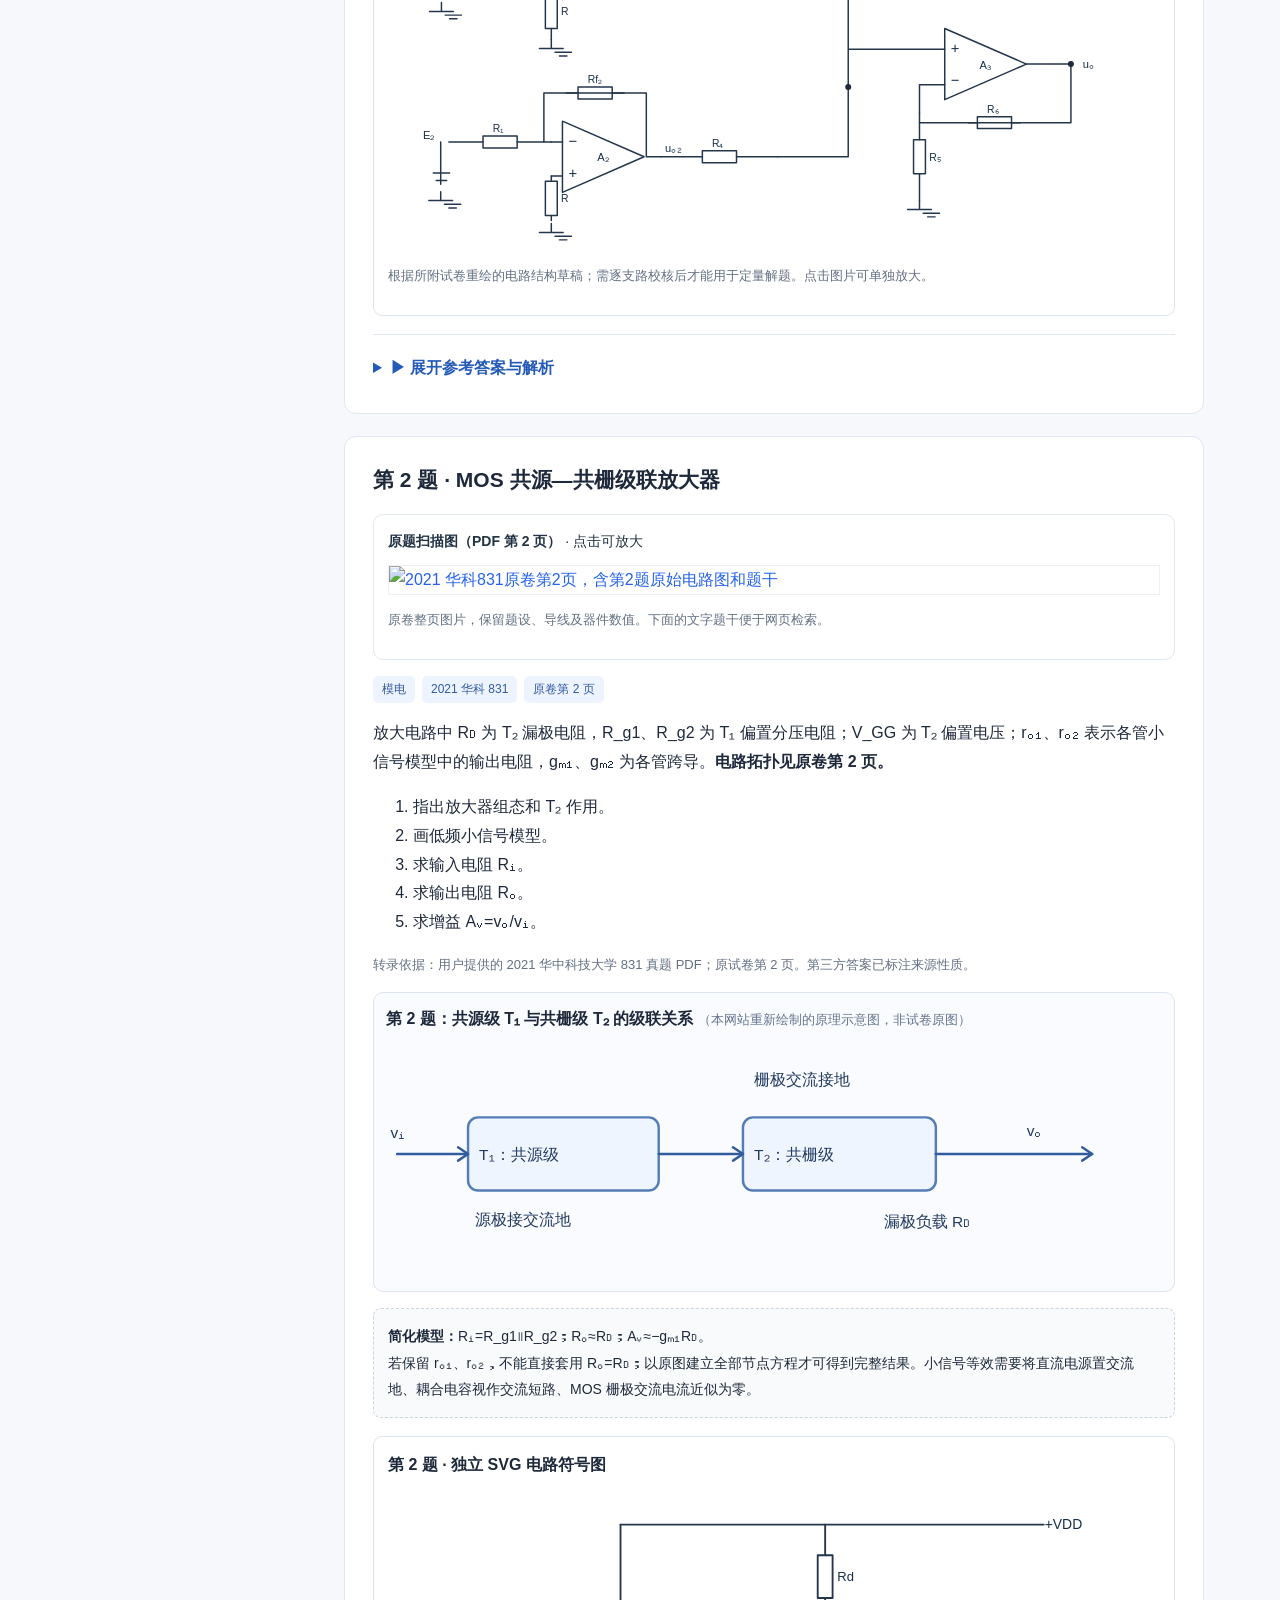
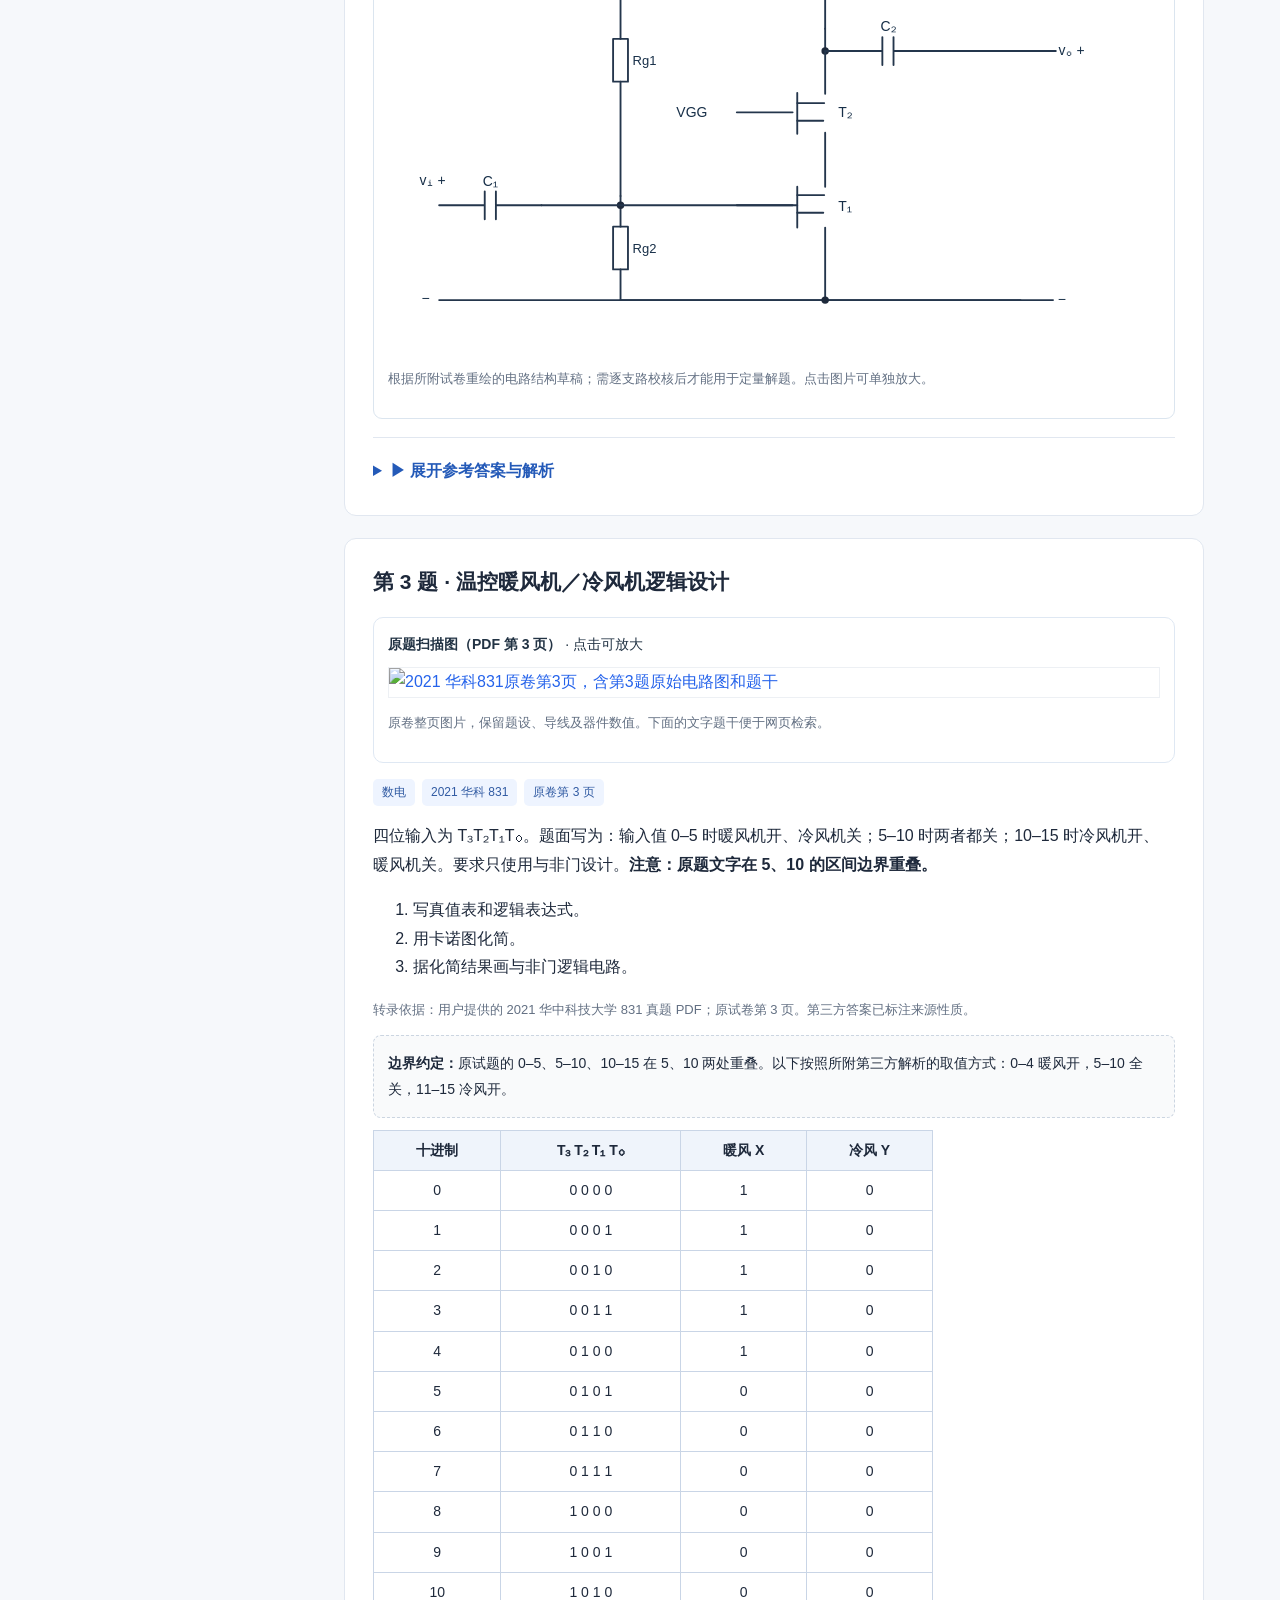
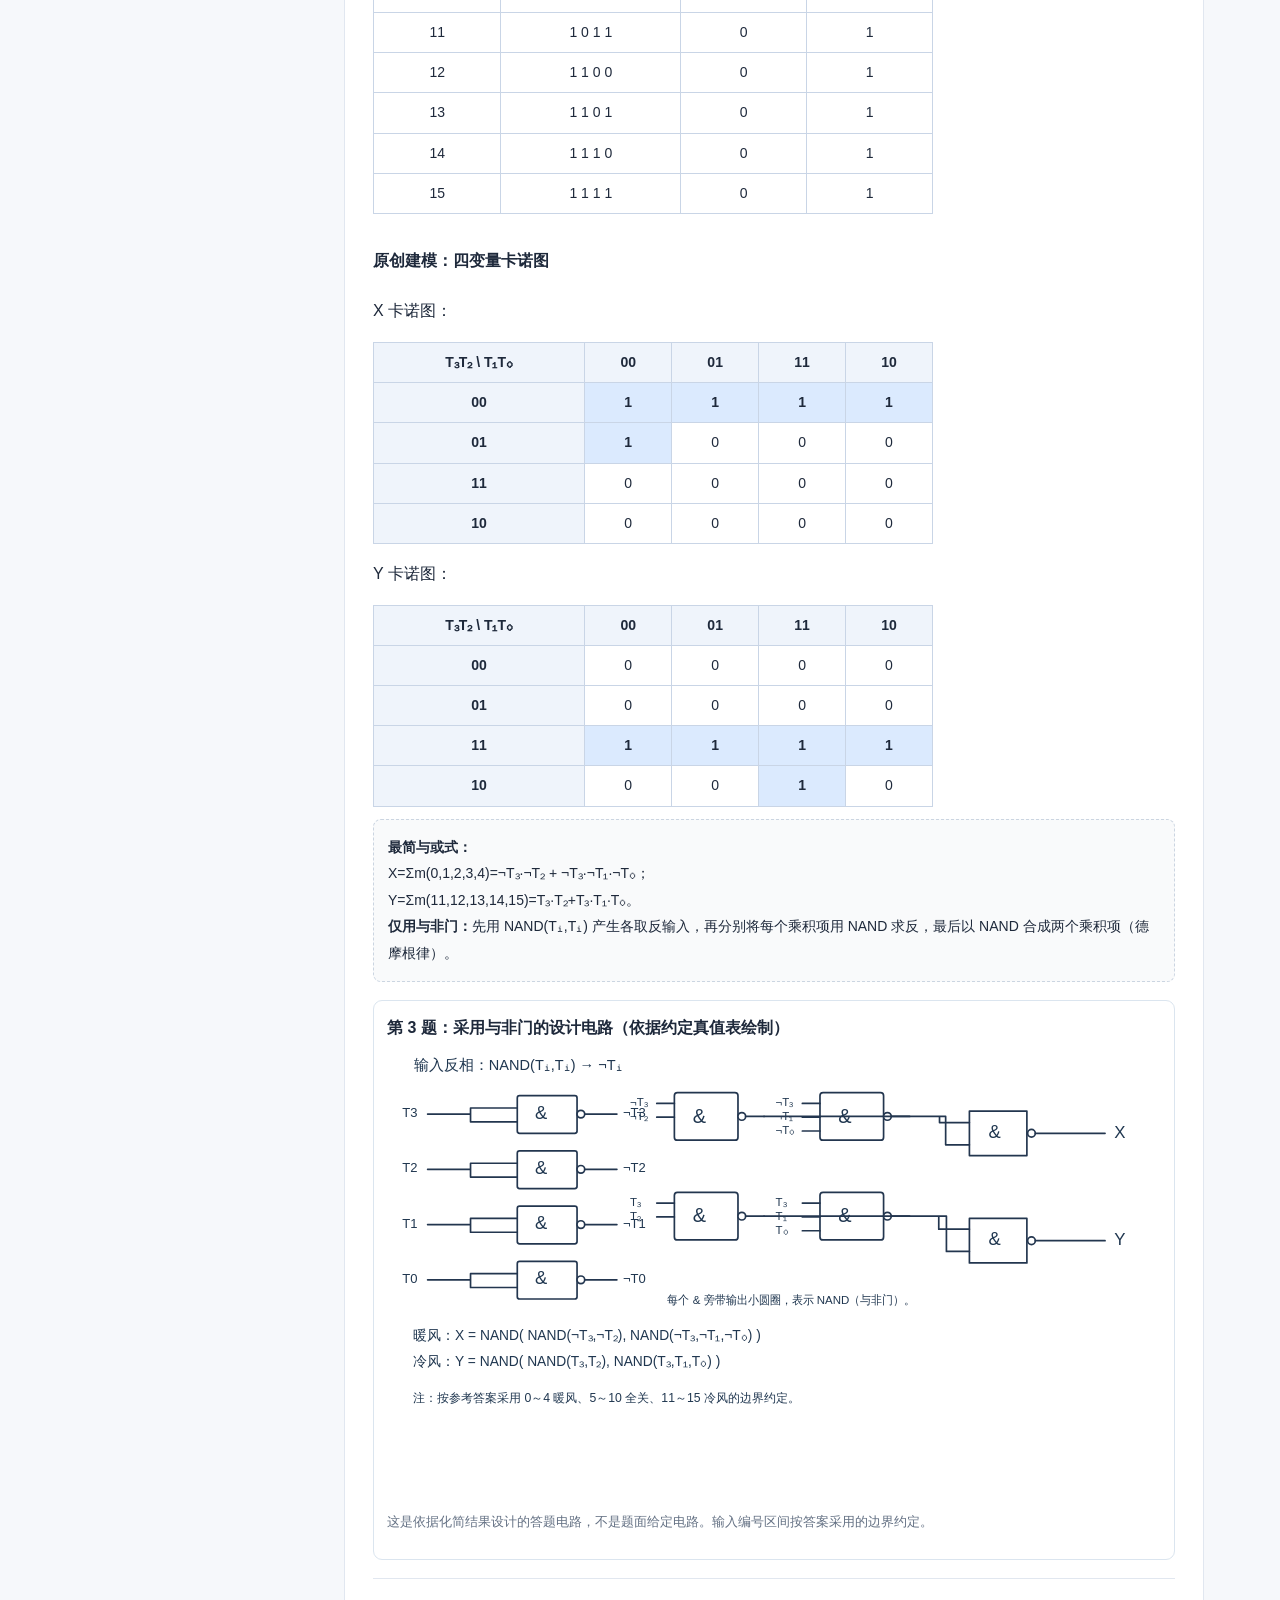
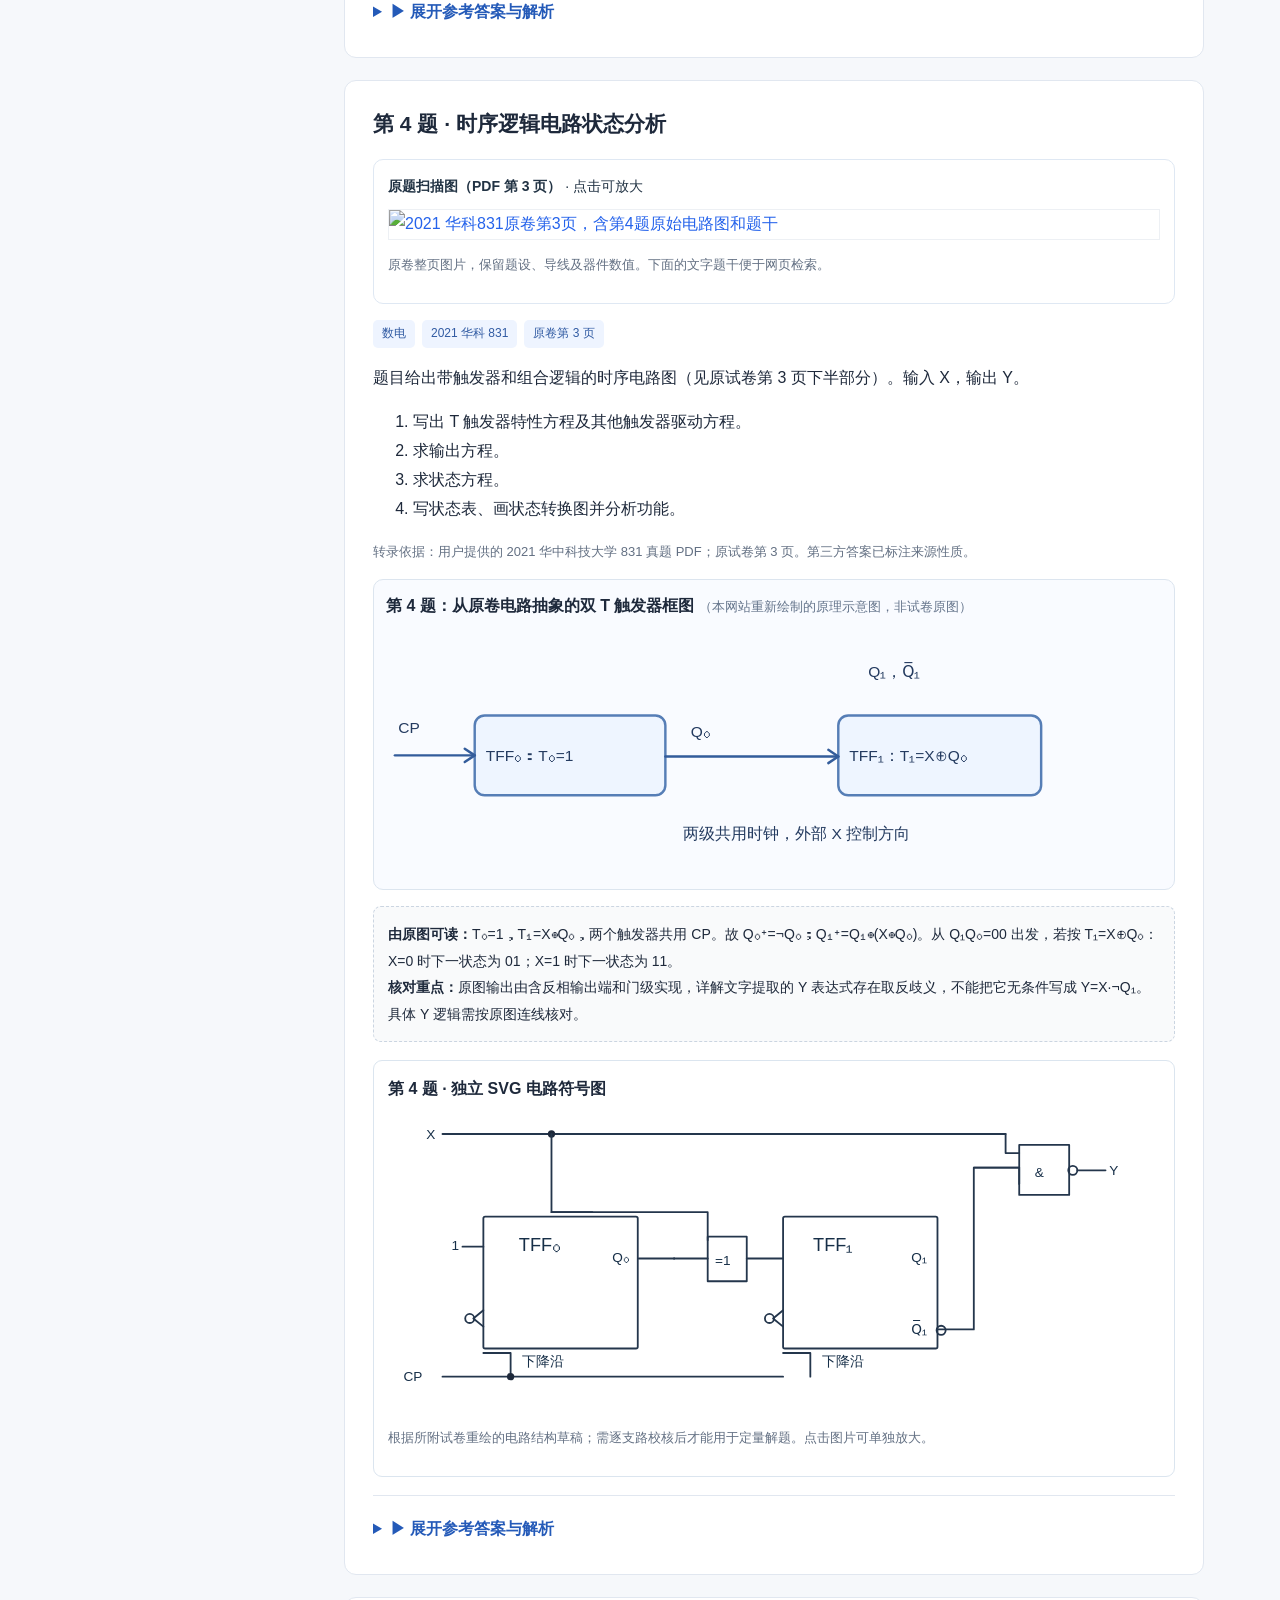
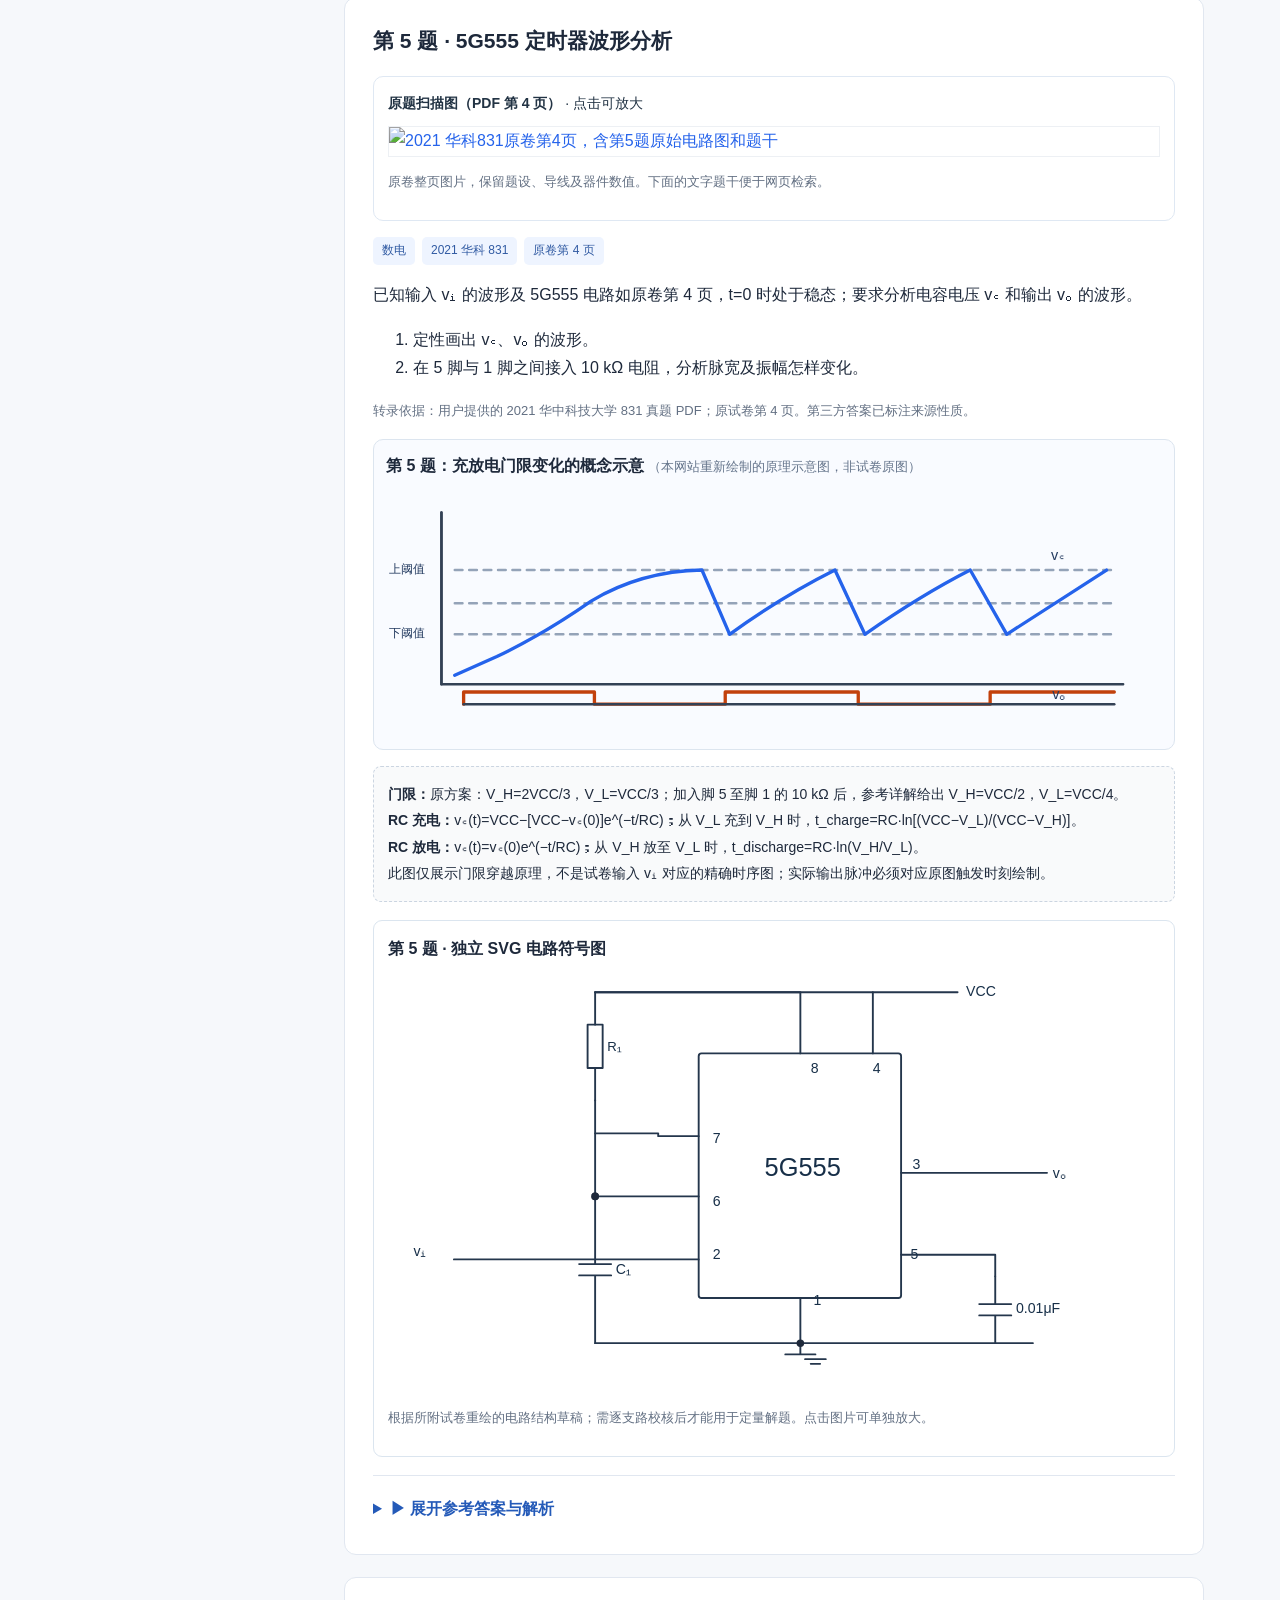
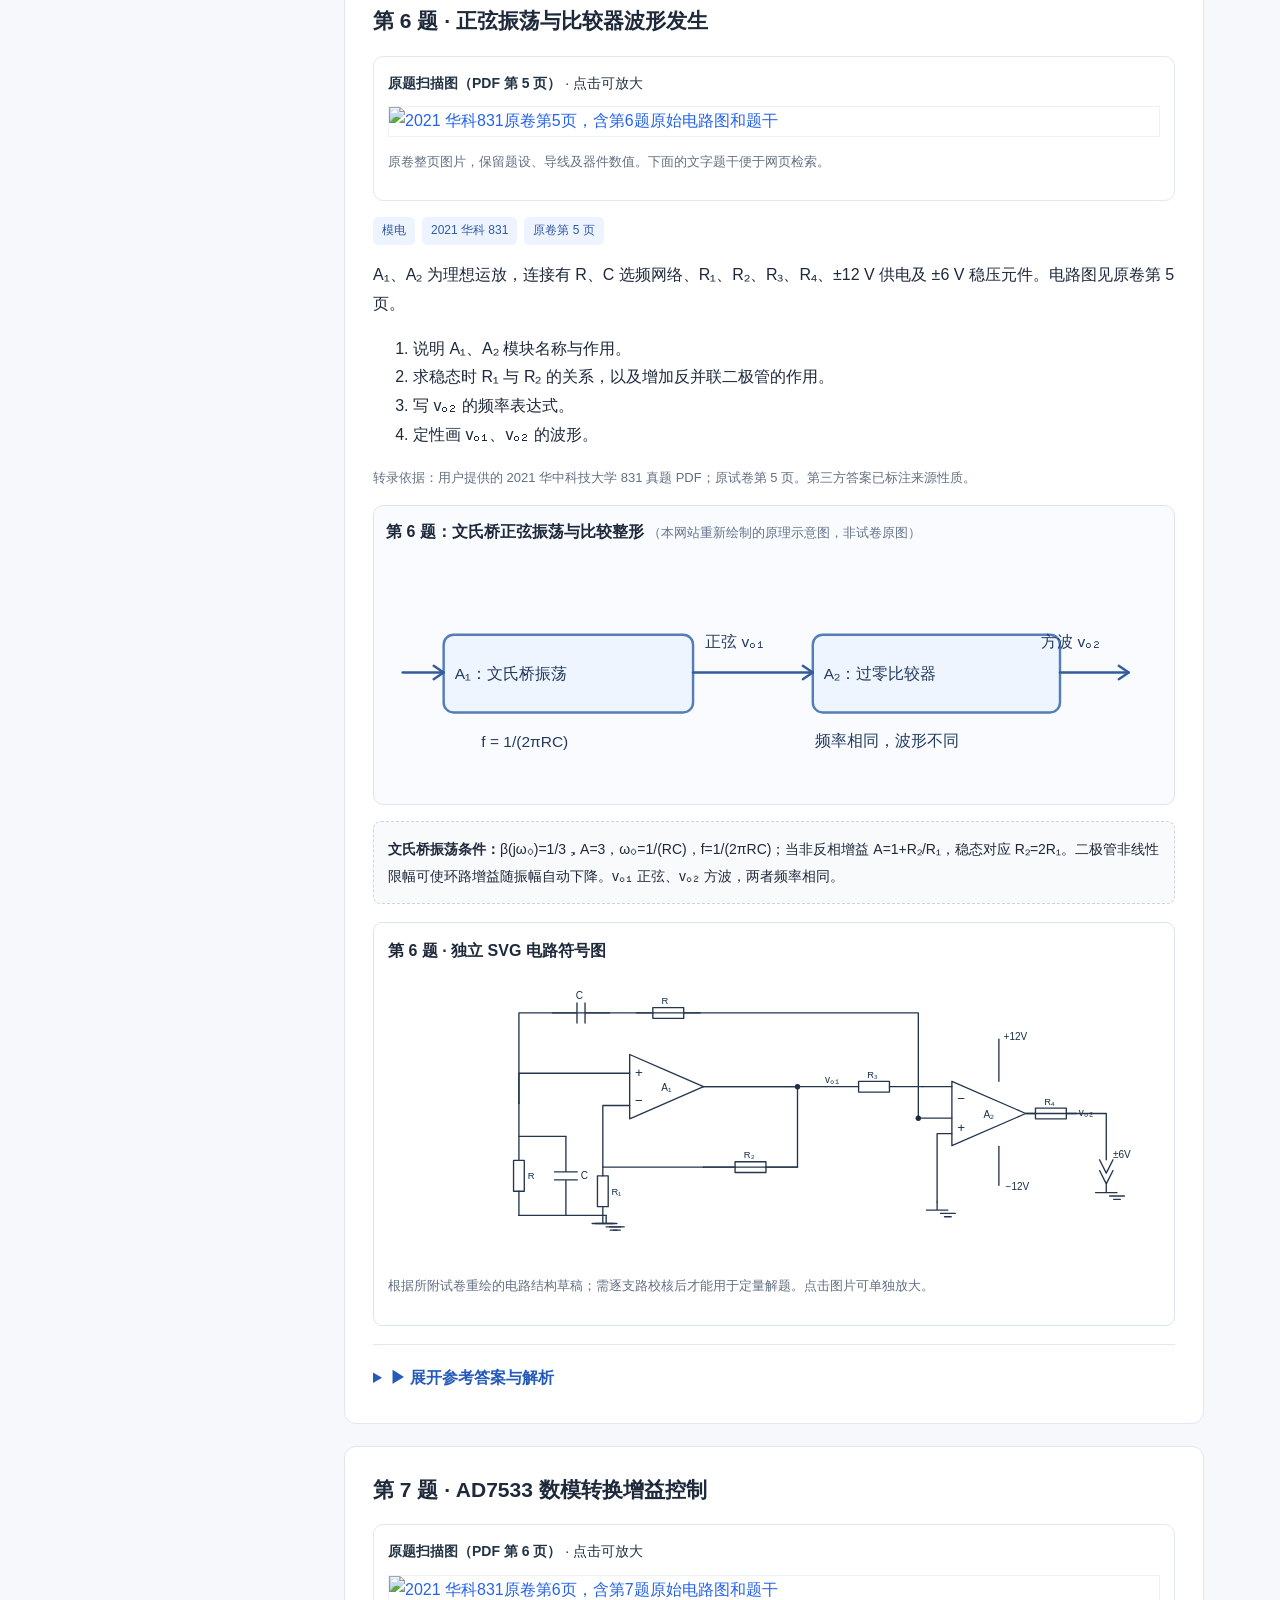
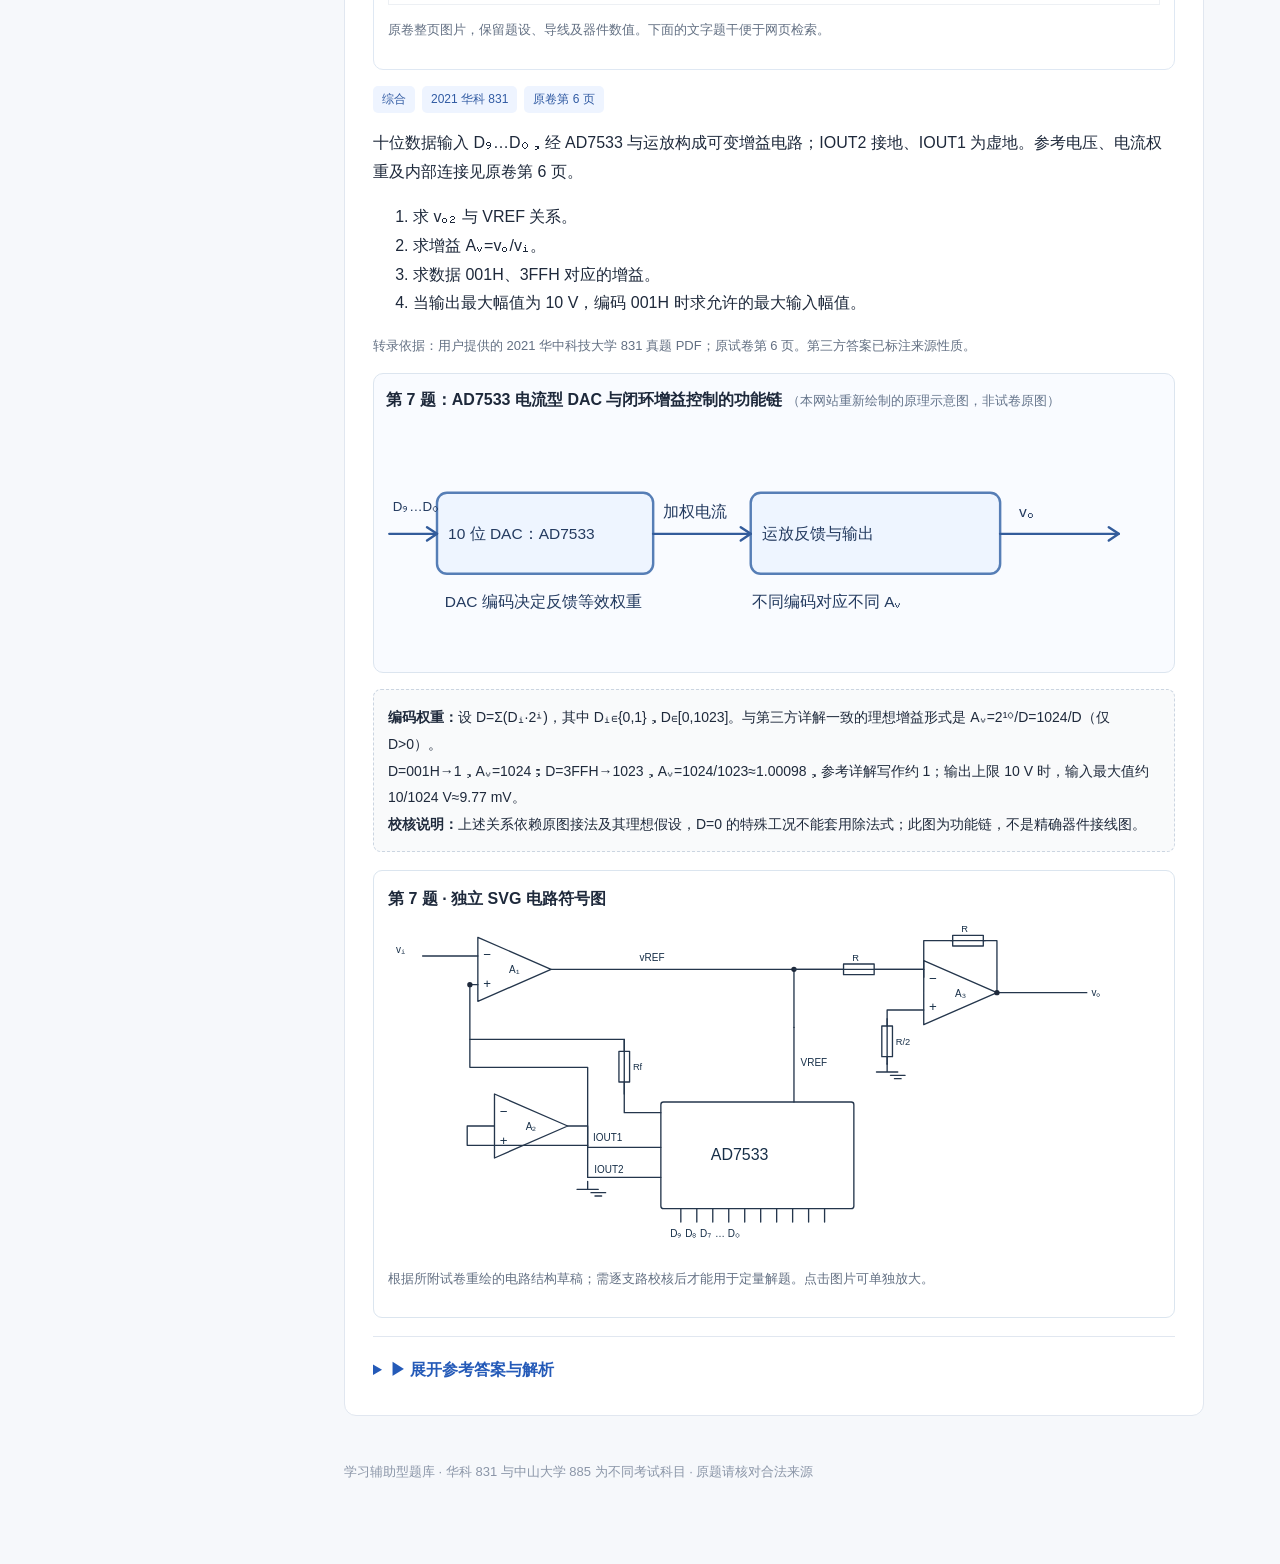
==== commit 723267b2: "Integrate original exam paper scans and answer pages into each question" ====
--- a/2021-hust-831.html
+++ b/2021-hust-831.html
@@ -1,7 +1,7 @@
-<!doctype html><html lang="zh-CN"><head><meta charset="utf-8"><meta name="viewport" content="width=device-width, initial-scale=1"><meta name="description" content="电子技术模拟电路和数字电路历年试题阅读索引与原创示例。"><title>2021 华科 831 · 年度试卷 | 电子技术真题练习</title><link rel="stylesheet" href="assets/style.css"><style>.kmap{border-collapse:collapse;margin:12px 0;font-size:14px;width:100%;max-width:560px}.kmap th,.kmap td{border:1px solid #c9d5e6;padding:7px 10px;text-align:center}.kmap th{background:#eff4fb}.question figure svg text{user-select:text}.outline{line-height:1.9}.question details summary{padding:6px 0} @media(max-width:600px){.kmap th,.kmap td{padding:4px 6px;font-size:12px}}</style></head><body><div class="layout"><aside class="sidebar"><a href="index.html" class="brand">📘 电子技术真题练习</a><h3>题库导航</h3><a class="side-link " href="index.html">总目录</a><a class="side-link active" href="2021-hust-831.html">2021 华科 831 · 阅读模式</a><a class="side-link " href="original-practice.html">原创练习示例</a><h3>按年份</h3><div class="side-years"><span class="side-link disabled" title="尚未收录">2026 · 待收录</span><span class="side-link disabled" title="尚未收录">2025 · 待收录</span><span class="side-link disabled" title="尚未收录">2024 · 待收录</span><span class="side-link disabled" title="尚未收录">2023 · 待收录</span><span class="side-link disabled" title="尚未收录">2022 · 待收录</span><a href="2021-hust-831.html" class="side-link">2021 · 华科 831</a><span class="side-link disabled" title="尚未收录">2020 · 待收录</span><span class="side-link disabled" title="尚未收录">2019 · 待收录</span><span class="side-link disabled" title="尚未收录">2018 · 待收录</span><span class="side-link disabled" title="尚未收录">2017 · 待收录</span><span class="side-link disabled" title="尚未收录">2016 · 待收录</span><span class="side-link disabled" title="尚未收录">2015 · 待收录</span><span class="side-link disabled" title="尚未收录">2014 · 待收录</span></div><h3>科目</h3><a class="side-link" href="2021-hust-831.html#analog">模拟电路</a><a class="side-link" href="2021-hust-831.html#digital">数字电路</a><a class="side-link" href="2021-hust-831.html#mixed">综合应用</a></aside><main class="main"><p class="crumb"><a href="index.html">题库首页</a> / 华中科技大学 / 831 / 2021 年</p><h1 id="top">2021 年 · 电子技术基础 831</h1><p class="lead">按原卷题号连续展示，点击目录直接跳题；解析采用折叠结构。</p><div class="notice"><b>电路绘图状态：</b>已新增 6 张带电阻、电容、触发器及运放符号的 SVG 电路结构草稿。<b>这些并非已验证的逐线复刻图</b>，部分支路仍须与原卷图片校核，切勿在未校核前直接依据它们列节点方程。第 3 题为组合逻辑设计题，原卷并没有给定完整原理图，需由答题者自行设计。</div><div class="question"><b>本卷题目导航</b><p><a href="#q1" style="margin-right:15px;white-space:nowrap">第 1 题</a><a href="#q2" style="margin-right:15px;white-space:nowrap">第 2 题</a><a href="#q3" style="margin-right:15px;white-space:nowrap">第 3 题</a><a href="#q4" style="margin-right:15px;white-space:nowrap">第 4 题</a><a href="#q5" style="margin-right:15px;white-space:nowrap">第 5 题</a><a href="#q6" style="margin-right:15px;white-space:nowrap">第 6 题</a><a href="#q7" style="margin-right:15px;white-space:nowrap">第 7 题</a></p></div><h2 class="section" id="analog">试题及参考解析（原卷顺序）</h2><article class="question" id="q1"><h3>第 1 题 · 运算放大器电路</h3><div class="tags"><span class="tag">模电</span><span class="tag">2021 华科 831</span><span class="tag">原卷第 1 页</span></div><p>已知 A₁、A₂、A₃ 均为理想运放，R₁=R₂=10 kΩ，Rf₁=Rf₂=10 kΩ，R₃=R₄=R₅=R₆=35 kΩ，E₁=3 V，E₂=4 V。<b>相关电路图需对照原试卷第 1 页。</b></p><ol><li>求 uₒ₁、uₒ₂、uₒ 的表达式及数值。</li><li>简述 E₁→uₒ₁ 与 E₁、E₂→uₒ 对应的电路功能。</li></ol><p class="mini muted">转录依据：用户提供的 2021 华中科技大学 831 真题 PDF；原试卷第 1 页。第三方答案已标注来源性质。</p><figure style="margin:16px 0;padding:12px;border:1px solid #dce5ef;border-radius:10px;background:#f9fbff"><figcaption style="font-weight:700;margin-bottom:8px">第 1 题：三级理想运放的功能级联 <small style="font-weight:400;color:#64748b">（本网站重新绘制的原理示意图，非试卷原图）</small></figcaption><svg viewBox="0 0 700 215" xmlns="http://www.w3.org/2000/svg" style="width:100%;height:auto;max-height:380px" role="img" aria-label="第 1 题：三级理想运放的功能级联"><g fill="none" stroke="#334155" stroke-width="2.2" stroke-linecap="round" stroke-linejoin="round"><rect x="65" y="28" width="145" height="55" rx="9" fill="#eef5ff" stroke="#567eb6"/><text x="75" y="60.5" fill="#243b60" font-family="Arial,'Microsoft Yahei',sans-serif" font-size="14" stroke="none">A₁：反相比例</text><rect x="65" y="130" width="145" height="55" rx="9" fill="#eef5ff" stroke="#567eb6"/><text x="75" y="162.5" fill="#243b60" font-family="Arial,'Microsoft Yahei',sans-serif" font-size="14" stroke="none">A₂：反相比例</text><rect x="376" y="77" width="179" height="60" rx="9" fill="#eef5ff" stroke="#567eb6"/><text x="386" y="112" fill="#243b60" font-family="Arial,'Microsoft Yahei',sans-serif" font-size="14" stroke="none">A₃：同相求和</text><path d="M14 56L65 56" stroke="#335c9b"/><path d="M56 50L65 56L56 62" stroke="#335c9b"/><path d="M15 157L65 157" stroke="#335c9b"/><path d="M56 151L65 157L56 163" stroke="#335c9b"/><path d="M210 56L376 95" stroke="#335c9b"/><path d="M367 89L376 95L367 101" stroke="#335c9b"/><path d="M210 157L376 119" stroke="#335c9b"/><path d="M367 113L376 119L367 125" stroke="#335c9b"/><path d="M555 108L640 108" stroke="#335c9b"/><path d="M631 102L640 108L631 114" stroke="#335c9b"/><text x="10" y="41" fill="#243b60" font-family="Arial,'Microsoft Yahei',sans-serif" font-size="13" stroke="none">−E₁</text><text x="10" y="141" fill="#243b60" font-family="Arial,'Microsoft Yahei',sans-serif" font-size="13" stroke="none">E₂</text><text x="232" y="55" fill="#243b60" font-family="Arial,'Microsoft Yahei',sans-serif" font-size="14" stroke="none">uₒ₁ = 3 V</text><text x="231" y="170" fill="#243b60" font-family="Arial,'Microsoft Yahei',sans-serif" font-size="14" stroke="none">uₒ₂ = −4 V</text><text x="584" y="92" fill="#243b60" font-family="Arial,'Microsoft Yahei',sans-serif" font-size="14" stroke="none">uₒ = −1 V</text></g></svg></figure><div class="outline"><b>公式核对：</b>uₒ₁=−(Rf₁/R₁)×(−E₁)=E₁=3 V；uₒ₂=−(Rf₂/R₂)×E₂=−4 V。A₃ 同相输入电压由 R₃、R₄ 构成的加权平均得到：V₊=(uₒ₁/R₃+uₒ₂/R₄)/(1/R₃+1/R₄)=−0.5 V。因 R₅=R₆，A₃ 闭环增益为 1+R₆/R₅=2，因此 uₒ=2V₊=−1 V。</div><figure style="margin:18px 0;background:#fff;border:1px solid #dbe5ef;padding:14px;border-radius:9px"><figcaption style="font-weight:700">第 1 题 · 独立 SVG 电路符号图</figcaption><a href="assets/schematics/q01-opamps.svg" target="_blank" rel="noopener" title="单独查看 SVG"><img loading="lazy" src="assets/schematics/q01-opamps.svg" alt="第 1 题含器件、电阻、电源及反馈连线的 SVG 电路符号图" style="display:block;width:100%;max-width:100%;height:auto"></a><p class="mini muted">根据所附试卷重绘的电路结构草稿；需逐支路校核后才能用于定量解题。点击图片可单独放大。</p></figure><details class="answer"><summary>▶ 展开参考答案与解析</summary><p>第三方详解将 A₁、A₂ 分别识别为反相比例运算模块，A₃ 为求和模块。按详解的电路连接与所给等值电阻，其结果为 <b>uₒ₁=3 V、uₒ₂=−4 V、uₒ=−1 V</b>。先逐级判断反馈极性，再由虚短、虚断列出电流关系；最后计算求和级输出。</p><p><b>核对提醒：</b>运放的同相/反相输入连接关系必须根据原图确定，网页文字不足以独立复核全部电路节点。</p><p class="muted mini">这些解析要点由原第三方详解归纳，不是官方标准答案；遇到公式、图示请优先对照原 PDF。</p></details></article>
-<article class="question" id="q2"><h3>第 2 题 · MOS 共源—共栅级联放大器</h3><div class="tags"><span class="tag">模电</span><span class="tag">2021 华科 831</span><span class="tag">原卷第 2 页</span></div><p>放大电路中 Rᴅ 为 T₂ 漏极电阻，R_g1、R_g2 为 T₁ 偏置分压电阻；V_GG 为 T₂ 偏置电压；rₒ₁、rₒ₂ 表示各管小信号模型中的输出电阻，gₘ₁、gₘ₂ 为各管跨导。<b>电路拓扑见原卷第 2 页。</b></p><ol><li>指出放大器组态和 T₂ 作用。</li><li>画低频小信号模型。</li><li>求输入电阻 Rᵢ。</li><li>求输出电阻 Rₒ。</li><li>求增益 Aᵥ=vₒ/vᵢ。</li></ol><p class="mini muted">转录依据：用户提供的 2021 华中科技大学 831 真题 PDF；原试卷第 2 页。第三方答案已标注来源性质。</p><figure style="margin:16px 0;padding:12px;border:1px solid #dce5ef;border-radius:10px;background:#f9fbff"><figcaption style="font-weight:700;margin-bottom:8px">第 2 题：共源级 T₁ 与共栅级 T₂ 的级联关系 <small style="font-weight:400;color:#64748b">（本网站重新绘制的原理示意图，非试卷原图）</small></figcaption><svg viewBox="0 0 700 205" xmlns="http://www.w3.org/2000/svg" style="width:100%;height:auto;max-height:380px" role="img" aria-label="第 2 题：共源级 T₁ 与共栅级 T₂ 的级联关系"><g fill="none" stroke="#334155" stroke-width="2.2" stroke-linecap="round" stroke-linejoin="round"><rect x="74" y="68" width="172" height="66" rx="9" fill="#eef5ff" stroke="#567eb6"/><text x="84" y="106" fill="#243b60" font-family="Arial,'Microsoft Yahei',sans-serif" font-size="14" stroke="none">T₁：共源级</text><rect x="322" y="68" width="174" height="66" rx="9" fill="#eef5ff" stroke="#567eb6"/><text x="332" y="106" fill="#243b60" font-family="Arial,'Microsoft Yahei',sans-serif" font-size="14" stroke="none">T₂：共栅级</text><path d="M10 101L74 101" stroke="#335c9b"/><path d="M65 95L74 101L65 107" stroke="#335c9b"/><path d="M246 101L322 101" stroke="#335c9b"/><path d="M313 95L322 101L313 107" stroke="#335c9b"/><path d="M496 101L637 101" stroke="#335c9b"/><path d="M628 95L637 101L628 107" stroke="#335c9b"/><text x="4" y="87" fill="#243b60" font-family="Arial,'Microsoft Yahei',sans-serif" font-size="14" stroke="none">vᵢ</text><text x="578" y="85" fill="#243b60" font-family="Arial,'Microsoft Yahei',sans-serif" font-size="14" stroke="none">vₒ</text><text x="332" y="39" fill="#243b60" font-family="Arial,'Microsoft Yahei',sans-serif" font-size="14" stroke="none">栅极交流接地</text><text x="449" y="167" fill="#243b60" font-family="Arial,'Microsoft Yahei',sans-serif" font-size="14" stroke="none">漏极负载 Rᴅ</text><text x="80" y="165" fill="#243b60" font-family="Arial,'Microsoft Yahei',sans-serif" font-size="14" stroke="none">源极接交流地</text></g></svg></figure><div class="outline"><b>简化模型：</b>Rᵢ=R_g1∥R_g2；Rₒ≈Rᴅ；Aᵥ≈−gₘ₁Rᴅ。<br>若保留 rₒ₁、rₒ₂，不能直接套用 Rₒ=Rᴅ；以原图建立全部节点方程才可得到完整结果。小信号等效需要将直流电源置交流地、耦合电容视作交流短路、MOS 栅极交流电流近似为零。</div><figure style="margin:18px 0;background:#fff;border:1px solid #dbe5ef;padding:14px;border-radius:9px"><figcaption style="font-weight:700">第 2 题 · 独立 SVG 电路符号图</figcaption><a href="assets/schematics/q02-cascode.svg" target="_blank" rel="noopener" title="单独查看 SVG"><img loading="lazy" src="assets/schematics/q02-cascode.svg" alt="第 2 题含器件、电阻、电源及反馈连线的 SVG 电路符号图" style="display:block;width:100%;max-width:100%;height:auto"></a><p class="mini muted">根据所附试卷重绘的电路结构草稿；需逐支路校核后才能用于定量解题。点击图片可单独放大。</p></figure><details class="answer"><summary>▶ 展开参考答案与解析</summary><p>第三方详解判定为 <b>共源—共栅（cascode）</b> 级联；T₂ 为共栅级，主要用于减弱米勒效应、改善高频特性。</p><p>详解中采用的简化结论为 <b>Rᵢ≈R_g1∥R_g2，Rₒ≈Rᴅ，Aᵥ≈−gₘ₁Rᴅ</b>。这些结果来自其简化的小信号模型，不能直接视为包含 rₒ₁、rₒ₂ 的一般精确式。需要考虑输出电阻时，应重新建立包含 rₒ 的小信号模型。</p><p class="muted mini">这些解析要点由原第三方详解归纳，不是官方标准答案；遇到公式、图示请优先对照原 PDF。</p></details></article>
-<span id="digital"></span><article class="question" id="q3"><h3>第 3 题 · 温控暖风机／冷风机逻辑设计</h3><div class="tags"><span class="tag">数电</span><span class="tag">2021 华科 831</span><span class="tag">原卷第 3 页</span></div><p>四位输入为 T₃T₂T₁T₀。题面写为：输入值 0–5 时暖风机开、冷风机关；5–10 时两者都关；10–15 时冷风机开、暖风机关。要求只使用与非门设计。<b>注意：原题文字在 5、10 的区间边界重叠。</b></p><ol><li>写真值表和逻辑表达式。</li><li>用卡诺图化简。</li><li>据化简结果画与非门逻辑电路。</li></ol><p class="mini muted">转录依据：用户提供的 2021 华中科技大学 831 真题 PDF；原试卷第 3 页。第三方答案已标注来源性质。</p><div class="outline"><b>边界约定：</b>原试题的 0–5、5–10、10–15 在 5、10 两处重叠。以下按照所附第三方解析的取值方式：0–4 暖风开，5–10 全关，11–15 冷风开。</div><div style="overflow-x:auto"><table class="kmap"><thead><tr><th>十进制</th><th>T₃ T₂ T₁ T₀</th><th>暖风 X</th><th>冷风 Y</th></tr></thead><tbody><tr><td>0</td><td>0 0 0 0</td><td>1</td><td>0</td></tr><tr><td>1</td><td>0 0 0 1</td><td>1</td><td>0</td></tr><tr><td>2</td><td>0 0 1 0</td><td>1</td><td>0</td></tr><tr><td>3</td><td>0 0 1 1</td><td>1</td><td>0</td></tr><tr><td>4</td><td>0 1 0 0</td><td>1</td><td>0</td></tr><tr><td>5</td><td>0 1 0 1</td><td>0</td><td>0</td></tr><tr><td>6</td><td>0 1 1 0</td><td>0</td><td>0</td></tr><tr><td>7</td><td>0 1 1 1</td><td>0</td><td>0</td></tr><tr><td>8</td><td>1 0 0 0</td><td>0</td><td>0</td></tr><tr><td>9</td><td>1 0 0 1</td><td>0</td><td>0</td></tr><tr><td>10</td><td>1 0 1 0</td><td>0</td><td>0</td></tr><tr><td>11</td><td>1 0 1 1</td><td>0</td><td>1</td></tr><tr><td>12</td><td>1 1 0 0</td><td>0</td><td>1</td></tr><tr><td>13</td><td>1 1 0 1</td><td>0</td><td>1</td></tr><tr><td>14</td><td>1 1 1 0</td><td>0</td><td>1</td></tr><tr><td>15</td><td>1 1 1 1</td><td>0</td><td>1</td></tr></tbody></table></div><h4>原创建模：四变量卡诺图</h4><p>X 卡诺图：</p><table class="kmap"><thead><tr><th>T₃T₂ \ T₁T₀</th><th>00</th><th>01</th><th>11</th><th>10</th></tr></thead><tbody><tr><th>00</th><td style="background:#dbeafe;font-weight:800">1</td><td style="background:#dbeafe;font-weight:800">1</td><td style="background:#dbeafe;font-weight:800">1</td><td style="background:#dbeafe;font-weight:800">1</td></tr><tr><th>01</th><td style="background:#dbeafe;font-weight:800">1</td><td style="background:#fff;font-weight:400">0</td><td style="background:#fff;font-weight:400">0</td><td style="background:#fff;font-weight:400">0</td></tr><tr><th>11</th><td style="background:#fff;font-weight:400">0</td><td style="background:#fff;font-weight:400">0</td><td style="background:#fff;font-weight:400">0</td><td style="background:#fff;font-weight:400">0</td></tr><tr><th>10</th><td style="background:#fff;font-weight:400">0</td><td style="background:#fff;font-weight:400">0</td><td style="background:#fff;font-weight:400">0</td><td style="background:#fff;font-weight:400">0</td></tr></tbody></table><p>Y 卡诺图：</p><table class="kmap"><thead><tr><th>T₃T₂ \ T₁T₀</th><th>00</th><th>01</th><th>11</th><th>10</th></tr></thead><tbody><tr><th>00</th><td style="background:#fff;font-weight:400">0</td><td style="background:#fff;font-weight:400">0</td><td style="background:#fff;font-weight:400">0</td><td style="background:#fff;font-weight:400">0</td></tr><tr><th>01</th><td style="background:#fff;font-weight:400">0</td><td style="background:#fff;font-weight:400">0</td><td style="background:#fff;font-weight:400">0</td><td style="background:#fff;font-weight:400">0</td></tr><tr><th>11</th><td style="background:#dbeafe;font-weight:800">1</td><td style="background:#dbeafe;font-weight:800">1</td><td style="background:#dbeafe;font-weight:800">1</td><td style="background:#dbeafe;font-weight:800">1</td></tr><tr><th>10</th><td style="background:#fff;font-weight:400">0</td><td style="background:#fff;font-weight:400">0</td><td style="background:#dbeafe;font-weight:800">1</td><td style="background:#fff;font-weight:400">0</td></tr></tbody></table><div class="outline"><b>最简与或式：</b><br>X=Σm(0,1,2,3,4)=¬T₃·¬T₂ + ¬T₃·¬T₁·¬T₀；<br>Y=Σm(11,12,13,14,15)=T₃·T₂+T₃·T₁·T₀。<br><b>仅用与非门：</b>先用 NAND(Tᵢ,Tᵢ) 产生各取反输入，再分别将每个乘积项用 NAND 求反，最后以 NAND 合成两个乘积项（德摩根律）。</div><figure style="margin:18px 0;padding:13px;border:1px solid #dbe5ef;border-radius:9px;background:white"><figcaption style="font-weight:700">第 3 题：采用与非门的设计电路（依据约定真值表绘制）</figcaption><a href="assets/schematics/q03-nand.svg" target="_blank"><img src="assets/schematics/q03-nand.svg" alt="温控组合逻辑与非门的输入反相和两级门电路" style="width:100%;height:auto" loading="lazy"></a><p class="mini muted">这是依据化简结果设计的答题电路，不是题面给定电路。输入编号区间按答案采用的边界约定。</p></figure><details class="answer"><summary>▶ 展开参考答案与解析</summary><p>原资料的答案部分将暖风机和冷风机的逻辑最小项分别写为 <b>X=Σm(0,1,2,3,4)</b>、<b>Y=Σm(11,12,13,14,15)</b>，即采用 5、10 两个输入都关闭的边界约定。</p><p>按此约定可化简为 <b>X=¬T₃·¬T₂ + ¬T₃·¬T₁·¬T₀</b>；<b>Y=T₃·T₂ + T₃·T₁·T₀</b>。由于原 PDF 的变量取反位置在文字抽取中存在明显混乱，正式绘制与非门电路前应以真值表和卡诺图重新验算，而不是盲抄抽取的公式。</p><p>步骤：列 16 行真值表 → 画两个四变量卡诺图 → 圈相邻的 1 → 用德摩根律将与或式转换成与非门网络。</p><p class="muted mini">这些解析要点由原第三方详解归纳，不是官方标准答案；遇到公式、图示请优先对照原 PDF。</p></details></article>
-<article class="question" id="q4"><h3>第 4 题 · 时序逻辑电路状态分析</h3><div class="tags"><span class="tag">数电</span><span class="tag">2021 华科 831</span><span class="tag">原卷第 3 页</span></div><p>题目给出带触发器和组合逻辑的时序电路图（见原试卷第 3 页下半部分）。输入 X，输出 Y。</p><ol><li>写出 T 触发器特性方程及其他触发器驱动方程。</li><li>求输出方程。</li><li>求状态方程。</li><li>写状态表、画状态转换图并分析功能。</li></ol><p class="mini muted">转录依据：用户提供的 2021 华中科技大学 831 真题 PDF；原试卷第 3 页。第三方答案已标注来源性质。</p><figure style="margin:16px 0;padding:12px;border:1px solid #dce5ef;border-radius:10px;background:#f9fbff"><figcaption style="font-weight:700;margin-bottom:8px">第 4 题：从原卷电路抽象的双 T 触发器框图 <small style="font-weight:400;color:#64748b">（本网站重新绘制的原理示意图，非试卷原图）</small></figcaption><svg viewBox="0 0 700 215" xmlns="http://www.w3.org/2000/svg" style="width:100%;height:auto;max-height:380px" role="img" aria-label="第 4 题：从原卷电路抽象的双 T 触发器框图"><g fill="none" stroke="#334155" stroke-width="2.2" stroke-linecap="round" stroke-linejoin="round"><rect x="80" y="78" width="172" height="72" rx="9" fill="#eef5ff" stroke="#567eb6"/><text x="90" y="119" fill="#243b60" font-family="Arial,'Microsoft Yahei',sans-serif" font-size="14" stroke="none">TFF₀：T₀=1</text><rect x="408" y="78" width="183" height="72" rx="9" fill="#eef5ff" stroke="#567eb6"/><text x="418" y="119" fill="#243b60" font-family="Arial,'Microsoft Yahei',sans-serif" font-size="14" stroke="none">TFF₁：T₁=X⊕Q₀</text><path d="M8 114L80 114" stroke="#335c9b"/><path d="M71 108L80 114L71 120" stroke="#335c9b"/><path d="M252 115L408 115" stroke="#335c9b"/><path d="M399 109L408 115L399 121" stroke="#335c9b"/><text x="11" y="94" fill="#243b60" font-family="Arial,'Microsoft Yahei',sans-serif" font-size="14" stroke="none">CP</text><text x="275" y="97" fill="#243b60" font-family="Arial,'Microsoft Yahei',sans-serif" font-size="14" stroke="none">Q₀</text><text x="435" y="43" fill="#243b60" font-family="Arial,'Microsoft Yahei',sans-serif" font-size="14" stroke="none">Q₁，Q̅₁</text><text x="268" y="189" fill="#243b60" font-family="Arial,'Microsoft Yahei',sans-serif" font-size="14" stroke="none">两级共用时钟，外部 X 控制方向</text></g></svg></figure><div class="outline"><b>由原图可读：</b>T₀=1，T₁=X⊕Q₀，两个触发器共用 CP。故 Q₀⁺=¬Q₀；Q₁⁺=Q₁⊕(X⊕Q₀)。从 Q₁Q₀=00 出发，若按 T₁=X⊕Q₀：X=0 时下一状态为 01；X=1 时下一状态为 11。<br><b>核对重点：</b>原图输出由含反相输出端和门级实现，详解文字提取的 Y 表达式存在取反歧义，不能把它无条件写成 Y=X·¬Q₁。具体 Y 逻辑需按原图连线核对。</div><figure style="margin:18px 0;background:#fff;border:1px solid #dbe5ef;padding:14px;border-radius:9px"><figcaption style="font-weight:700">第 4 题 · 独立 SVG 电路符号图</figcaption><a href="assets/schematics/q04-flipflop.svg" target="_blank" rel="noopener" title="单独查看 SVG"><img loading="lazy" src="assets/schematics/q04-flipflop.svg" alt="第 4 题含器件、电阻、电源及反馈连线的 SVG 电路符号图" style="display:block;width:100%;max-width:100%;height:auto"></a><p class="mini muted">根据所附试卷重绘的电路结构草稿；需逐支路校核后才能用于定量解题。点击图片可单独放大。</p></figure><details class="answer"><summary>▶ 展开参考答案与解析</summary><p>T 触发器的基本特性方程为 <b>Q⁺=T⊕Q</b>。参考详解最终将电路识别为由输入 X 控制的<b>可逆四进制计数器</b>：X=0 时向上计数，X=1 时向下计数。</p><p>驱动方程、完整状态方程和状态图必须准确依据原图的门电路连线核对；此处不凭抽取失败的公式补造中间计算。</p><p class="muted mini">这些解析要点由原第三方详解归纳，不是官方标准答案；遇到公式、图示请优先对照原 PDF。</p></details></article>
-<article class="question" id="q5"><h3>第 5 题 · 5G555 定时器波形分析</h3><div class="tags"><span class="tag">数电</span><span class="tag">2021 华科 831</span><span class="tag">原卷第 4 页</span></div><p>已知输入 vᵢ 的波形及 5G555 电路如原卷第 4 页，t=0 时处于稳态；要求分析电容电压 v꜀ 和输出 vₒ 的波形。</p><ol><li>定性画出 v꜀、vₒ 的波形。</li><li>在 5 脚与 1 脚之间接入 10 kΩ 电阻，分析脉宽及振幅怎样变化。</li></ol><p class="mini muted">转录依据：用户提供的 2021 华中科技大学 831 真题 PDF；原试卷第 4 页。第三方答案已标注来源性质。</p><figure style="margin:16px 0;padding:12px;border:1px solid #dce5ef;border-radius:10px;background:#f9fbff"><figcaption style="font-weight:700;margin-bottom:8px">第 5 题：充放电门限变化的概念示意 <small style="font-weight:400;color:#64748b">（本网站重新绘制的原理示意图，非试卷原图）</small></figcaption><svg viewBox="0 0 700 215" xmlns="http://www.w3.org/2000/svg" style="width:100%;height:auto;max-height:380px" role="img" aria-label="第 5 题：充放电门限变化的概念示意"><g fill="none" stroke="#334155" stroke-width="2.2" stroke-linecap="round" stroke-linejoin="round"><path d="M50 22V177H665"/><path d="M50 22V177" /> <path d="M62 104H658" stroke="#94a3b8" stroke-dasharray="7 6"/><path d="M62 74H658" stroke="#94a3b8" stroke-dasharray="7 6"/><path d="M62 132H658" stroke="#94a3b8" stroke-dasharray="7 6"/><path d="M62 169L100 152Q142 132 185 102Q230 75 285 74L310 132Q357 98 405 74L432 132Q482 97 527 74L560 132L650 74" stroke="#2563eb" stroke-width="3"/><path d="M70 195V184H188V195H306V184H426V195H545V184H657" stroke="#c2410c" stroke-width="3"/><path d="M70 195H657"/><g stroke="none"><text x="3" y="77" fill="#243b60" font-family="Arial,'Microsoft Yahei',sans-serif" font-size="11" stroke="none">上阈值</text><text x="3" y="134" fill="#243b60" font-family="Arial,'Microsoft Yahei',sans-serif" font-size="11" stroke="none">下阈值</text><text x="600" y="65" fill="#243b60" font-family="Arial,'Microsoft Yahei',sans-serif" font-size="13" stroke="none">v꜀</text><text x="601" y="190" fill="#243b60" font-family="Arial,'Microsoft Yahei',sans-serif" font-size="13" stroke="none">vₒ</text></g></g></svg></figure><div class="outline"><b>门限：</b>原方案：V_H=2VCC/3，V_L=VCC/3；加入脚 5 至脚 1 的 10 kΩ 后，参考详解给出 V_H=VCC/2，V_L=VCC/4。<br><b>RC 充电：</b>v꜀(t)=VCC−[VCC−v꜀(0)]e^(−t/RC)；从 V_L 充到 V_H 时，t_charge=RC·ln[(VCC−V_L)/(VCC−V_H)]。<br><b>RC 放电：</b>v꜀(t)=v꜀(0)e^(−t/RC)；从 V_H 放至 V_L 时，t_discharge=RC·ln(V_H/V_L)。<br>此图仅展示门限穿越原理，不是试卷输入 vᵢ 对应的精确时序图；实际输出脉冲必须对应原图触发时刻绘制。</div><figure style="margin:18px 0;background:#fff;border:1px solid #dbe5ef;padding:14px;border-radius:9px"><figcaption style="font-weight:700">第 5 题 · 独立 SVG 电路符号图</figcaption><a href="assets/schematics/q05-555.svg" target="_blank" rel="noopener" title="单独查看 SVG"><img loading="lazy" src="assets/schematics/q05-555.svg" alt="第 5 题含器件、电阻、电源及反馈连线的 SVG 电路符号图" style="display:block;width:100%;max-width:100%;height:auto"></a><p class="mini muted">根据所附试卷重绘的电路结构草稿；需逐支路校核后才能用于定量解题。点击图片可单独放大。</p></figure><details class="answer"><summary>▶ 展开参考答案与解析</summary><p>参考详解认为，接入电阻后两个内部比较门限由原先约 <b>2VCC/3、VCC/3</b> 变为约 <b>VCC/2、VCC/4</b>。其结论是输出幅值基本不变，脉宽缩短。</p><p>关键思路：先根据实际电阻分压重新计算控制端电压和比较器门限，再借助电容 RC 充放电指数规律求时间。波形精确画法需结合题设输入波形与具体接线。</p><p class="muted mini">这些解析要点由原第三方详解归纳，不是官方标准答案；遇到公式、图示请优先对照原 PDF。</p></details></article>
-<article class="question" id="q6"><h3>第 6 题 · 正弦振荡与比较器波形发生</h3><div class="tags"><span class="tag">模电</span><span class="tag">2021 华科 831</span><span class="tag">原卷第 5 页</span></div><p>A₁、A₂ 为理想运放，连接有 R、C 选频网络、R₁、R₂、R₃、R₄、±12 V 供电及 ±6 V 稳压元件。电路图见原卷第 5 页。</p><ol><li>说明 A₁、A₂ 模块名称与作用。</li><li>求稳态时 R₁ 与 R₂ 的关系，以及增加反并联二极管的作用。</li><li>写 vₒ₂ 的频率表达式。</li><li>定性画 vₒ₁、vₒ₂ 的波形。</li></ol><p class="mini muted">转录依据：用户提供的 2021 华中科技大学 831 真题 PDF；原试卷第 5 页。第三方答案已标注来源性质。</p><figure style="margin:16px 0;padding:12px;border:1px solid #dce5ef;border-radius:10px;background:#f9fbff"><figcaption style="font-weight:700;margin-bottom:8px">第 6 题：文氏桥正弦振荡与比较整形 <small style="font-weight:400;color:#64748b">（本网站重新绘制的原理示意图，非试卷原图）</small></figcaption><svg viewBox="0 0 700 205" xmlns="http://www.w3.org/2000/svg" style="width:100%;height:auto;max-height:380px" role="img" aria-label="第 6 题：文氏桥正弦振荡与比较整形"><g fill="none" stroke="#334155" stroke-width="2.2" stroke-linecap="round" stroke-linejoin="round"><rect x="52" y="72" width="225" height="70" rx="9" fill="#eef5ff" stroke="#567eb6"/><text x="62" y="112" fill="#243b60" font-family="Arial,'Microsoft Yahei',sans-serif" font-size="14" stroke="none">A₁：文氏桥振荡</text><rect x="385" y="72" width="223" height="70" rx="9" fill="#eef5ff" stroke="#567eb6"/><text x="395" y="112" fill="#243b60" font-family="Arial,'Microsoft Yahei',sans-serif" font-size="14" stroke="none">A₂：过零比较器</text><path d="M15 106L52 106" stroke="#335c9b"/><path d="M43 100L52 106L43 112" stroke="#335c9b"/><path d="M277 106L385 106" stroke="#335c9b"/><path d="M376 100L385 106L376 112" stroke="#335c9b"/><path d="M608 106L670 106" stroke="#335c9b"/><path d="M661 100L670 106L661 112" stroke="#335c9b"/><text x="288" y="83" fill="#243b60" font-family="Arial,'Microsoft Yahei',sans-serif" font-size="14" stroke="none">正弦 vₒ₁</text><text x="591" y="83" fill="#243b60" font-family="Arial,'Microsoft Yahei',sans-serif" font-size="14" stroke="none">方波 vₒ₂</text><text x="86" y="173" fill="#243b60" font-family="Arial,'Microsoft Yahei',sans-serif" font-size="14" stroke="none">f = 1/(2πRC)</text><text x="387" y="172" fill="#243b60" font-family="Arial,'Microsoft Yahei',sans-serif" font-size="14" stroke="none">频率相同，波形不同</text></g></svg></figure><div class="outline"><b>文氏桥振荡条件：</b>β(jω₀)=1/3，A=3，ω₀=1/(RC)，f=1/(2πRC)；当非反相增益 A=1+R₂/R₁，稳态对应 R₂=2R₁。二极管非线性限幅可使环路增益随振幅自动下降。vₒ₁ 正弦、vₒ₂ 方波，两者频率相同。</div><figure style="margin:18px 0;background:#fff;border:1px solid #dbe5ef;padding:14px;border-radius:9px"><figcaption style="font-weight:700">第 6 题 · 独立 SVG 电路符号图</figcaption><a href="assets/schematics/q06-oscillator.svg" target="_blank" rel="noopener" title="单独查看 SVG"><img loading="lazy" src="assets/schematics/q06-oscillator.svg" alt="第 6 题含器件、电阻、电源及反馈连线的 SVG 电路符号图" style="display:block;width:100%;max-width:100%;height:auto"></a><p class="mini muted">根据所附试卷重绘的电路结构草稿；需逐支路校核后才能用于定量解题。点击图片可单独放大。</p></figure><details class="answer"><summary>▶ 展开参考答案与解析</summary><p>第三方解析将 A₁ 识别为<b>文氏桥正弦波振荡器</b>，A₂ 为将正弦波整形成方波的<b>过零比较器</b>。在等值 RC 文氏桥条件下，振荡频率为 <b>f=1/(2πRC)</b>。</p><p>满足振幅稳定时非反相运放闭环增益为 3：<b>1+R₂/R₁=3，因此 R₂=2R₁</b>。反并联二极管提供非线性负反馈以稳定振幅，合理的电阻保证起振条件。输出 vₒ₁ 近似正弦、vₒ₂ 近似方波。</p><p class="muted mini">这些解析要点由原第三方详解归纳，不是官方标准答案；遇到公式、图示请优先对照原 PDF。</p></details></article>
-<span id="mixed"></span><article class="question" id="q7"><h3>第 7 题 · AD7533 数模转换增益控制</h3><div class="tags"><span class="tag">综合</span><span class="tag">2021 华科 831</span><span class="tag">原卷第 6 页</span></div><p>十位数据输入 D₉…D₀，经 AD7533 与运放构成可变增益电路；IOUT2 接地、IOUT1 为虚地。参考电压、电流权重及内部连接见原卷第 6 页。</p><ol><li>求 vₒ₂ 与 VREF 关系。</li><li>求增益 Aᵥ=vₒ/vᵢ。</li><li>求数据 001H、3FFH 对应的增益。</li><li>当输出最大幅值为 10 V，编码 001H 时求允许的最大输入幅值。</li></ol><p class="mini muted">转录依据：用户提供的 2021 华中科技大学 831 真题 PDF；原试卷第 6 页。第三方答案已标注来源性质。</p><figure style="margin:16px 0;padding:12px;border:1px solid #dce5ef;border-radius:10px;background:#f9fbff"><figcaption style="font-weight:700;margin-bottom:8px">第 7 题：AD7533 电流型 DAC 与闭环增益控制的功能链 <small style="font-weight:400;color:#64748b">（本网站重新绘制的原理示意图，非试卷原图）</small></figcaption><svg viewBox="0 0 700 205" xmlns="http://www.w3.org/2000/svg" style="width:100%;height:auto;max-height:380px" role="img" aria-label="第 7 题：AD7533 电流型 DAC 与闭环增益控制的功能链"><g fill="none" stroke="#334155" stroke-width="2.2" stroke-linecap="round" stroke-linejoin="round"><rect x="46" y="63" width="195" height="73" rx="9" fill="#eef5ff" stroke="#567eb6"/><text x="56" y="104.5" fill="#243b60" font-family="Arial,'Microsoft Yahei',sans-serif" font-size="14" stroke="none">10 位 DAC：AD7533</text><rect x="329" y="63" width="225" height="73" rx="9" fill="#eef5ff" stroke="#567eb6"/><text x="339" y="104.5" fill="#243b60" font-family="Arial,'Microsoft Yahei',sans-serif" font-size="14" stroke="none">运放反馈与输出</text><path d="M3 100L46 100" stroke="#335c9b"/><path d="M37 94L46 100L37 106" stroke="#335c9b"/><path d="M241 100L329 100" stroke="#335c9b"/><path d="M320 94L329 100L320 106" stroke="#335c9b"/><path d="M554 100L661 100" stroke="#335c9b"/><path d="M652 94L661 100L652 106" stroke="#335c9b"/><text x="6" y="79" fill="#243b60" font-family="Arial,'Microsoft Yahei',sans-serif" font-size="12" stroke="none">D₉…D₀</text><text x="250" y="85" fill="#243b60" font-family="Arial,'Microsoft Yahei',sans-serif" font-size="14" stroke="none">加权电流</text><text x="571" y="85" fill="#243b60" font-family="Arial,'Microsoft Yahei',sans-serif" font-size="14" stroke="none">vₒ</text><text x="53" y="166" fill="#243b60" font-family="Arial,'Microsoft Yahei',sans-serif" font-size="14" stroke="none">DAC 编码决定反馈等效权重</text><text x="330" y="166" fill="#243b60" font-family="Arial,'Microsoft Yahei',sans-serif" font-size="14" stroke="none">不同编码对应不同 Aᵥ</text></g></svg></figure><div class="outline"><b>编码权重：</b>设 D=Σ(Dᵢ·2ⁱ)，其中 Dᵢ∈{0,1}，D∈[0,1023]。与第三方详解一致的理想增益形式是 Aᵥ=2¹⁰/D=1024/D（仅 D&gt;0）。<br>D=001H→1，Aᵥ=1024；D=3FFH→1023，Aᵥ=1024/1023≈1.00098，参考详解写作约 1；输出上限 10 V 时，输入最大值约 10/1024 V≈9.77 mV。<br><b>校核说明：</b>上述关系依赖原图接法及其理想假设，D=0 的特殊工况不能套用除法式；此图为功能链，不是精确器件接线图。</div><figure style="margin:18px 0;background:#fff;border:1px solid #dbe5ef;padding:14px;border-radius:9px"><figcaption style="font-weight:700">第 7 题 · 独立 SVG 电路符号图</figcaption><a href="assets/schematics/q07-dac.svg" target="_blank" rel="noopener" title="单独查看 SVG"><img loading="lazy" src="assets/schematics/q07-dac.svg" alt="第 7 题含器件、电阻、电源及反馈连线的 SVG 电路符号图" style="display:block;width:100%;max-width:100%;height:auto"></a><p class="mini muted">根据所附试卷重绘的电路结构草稿；需逐支路校核后才能用于定量解题。点击图片可单独放大。</p></figure><details class="answer"><summary>▶ 展开参考答案与解析</summary><p>按原第三方解析给出的理想模型，编码 001H（十进制 1）对应 <b>Aᵥ≈1024</b>；编码 3FFH（十进制 1023）对应 <b>Aᵥ≈1</b>（后者为近似值）。因此当输出上限为 10 V 且增益约 1024 时，输入最大幅值约 <b>10/1024 V≈9.77 mV</b>。</p><p><b>重要：</b>该题的 DAC 权重和放大器闭环连接在 PDF 文字解析中错位，网页仅给出参考解析中的数值结论，不将未经图像校核的权重式冒充精确原式。</p><p class="muted mini">这些解析要点由原第三方详解归纳，不是官方标准答案；遇到公式、图示请优先对照原 PDF。</p></details></article><footer>学习辅助型题库 · 华科 831 与中山大学 885 为不同考试科目 · 原题请核对合法来源</footer></main></div></body></html>+<!doctype html><html lang="zh-CN"><head><meta charset="utf-8"><meta name="viewport" content="width=device-width, initial-scale=1"><meta name="description" content="电子技术模拟电路和数字电路历年试题阅读索引与原创示例。"><title>2021 华科 831 · 年度试卷 | 电子技术真题练习</title><link rel="stylesheet" href="assets/style.css"><style>.kmap{border-collapse:collapse;margin:12px 0;font-size:14px;width:100%;max-width:560px}.kmap th,.kmap td{border:1px solid #c9d5e6;padding:7px 10px;text-align:center}.kmap th{background:#eff4fb}.question figure svg text{user-select:text}.outline{line-height:1.9}.question details summary{padding:6px 0} @media(max-width:600px){.kmap th,.kmap td{padding:4px 6px;font-size:12px}}</style><style>.original-paper{background:#fff;border:1px solid #dfe8f3;border-radius:10px;margin:16px 0;padding:14px}.original-paper figcaption{font-size:14px;margin-bottom:10px;color:#234}.original-paper img{display:block;width:100%;height:auto;border:1px solid #edf0f4;object-fit:contain}.original-answers{border-top:1px solid #e2e8f0;margin-top:12px;padding-top:8px}.original-answers img{max-width:900px}</style></head><body><div class="layout"><aside class="sidebar"><a href="index.html" class="brand">📘 电子技术真题练习</a><h3>题库导航</h3><a class="side-link " href="index.html">总目录</a><a class="side-link active" href="2021-hust-831.html">2021 华科 831 · 阅读模式</a><a class="side-link " href="original-practice.html">原创练习示例</a><h3>按年份</h3><div class="side-years"><span class="side-link disabled" title="尚未收录">2026 · 待收录</span><span class="side-link disabled" title="尚未收录">2025 · 待收录</span><span class="side-link disabled" title="尚未收录">2024 · 待收录</span><span class="side-link disabled" title="尚未收录">2023 · 待收录</span><span class="side-link disabled" title="尚未收录">2022 · 待收录</span><a href="2021-hust-831.html" class="side-link">2021 · 华科 831</a><span class="side-link disabled" title="尚未收录">2020 · 待收录</span><span class="side-link disabled" title="尚未收录">2019 · 待收录</span><span class="side-link disabled" title="尚未收录">2018 · 待收录</span><span class="side-link disabled" title="尚未收录">2017 · 待收录</span><span class="side-link disabled" title="尚未收录">2016 · 待收录</span><span class="side-link disabled" title="尚未收录">2015 · 待收录</span><span class="side-link disabled" title="尚未收录">2014 · 待收录</span></div><h3>科目</h3><a class="side-link" href="2021-hust-831.html#analog">模拟电路</a><a class="side-link" href="2021-hust-831.html#digital">数字电路</a><a class="side-link" href="2021-hust-831.html#mixed">综合应用</a></aside><main class="main"><p class="crumb"><a href="index.html">题库首页</a> / 华中科技大学 / 831 / 2021 年</p><h1 id="top">2021 年 · 电子技术基础 831</h1><p class="lead">按原卷题号连续展示，点击目录直接跳题；解析采用折叠结构。</p><div class="notice"><b>原题图片模式：</b>本页已接入原 PDF 扫描图的图片路径，题干旁显示原题整页图片，展开答案可看原解析图片。<b>图片文件目前仍待上传至仓库 assets/ 目录</b>，上传完成之前会显示缺图；文字内容和重绘草稿保留作辅助，不替代原卷。</div><div class="question"><b>本卷题目导航</b><p><a href="#q1" style="margin-right:15px;white-space:nowrap">第 1 题</a><a href="#q2" style="margin-right:15px;white-space:nowrap">第 2 题</a><a href="#q3" style="margin-right:15px;white-space:nowrap">第 3 题</a><a href="#q4" style="margin-right:15px;white-space:nowrap">第 4 题</a><a href="#q5" style="margin-right:15px;white-space:nowrap">第 5 题</a><a href="#q6" style="margin-right:15px;white-space:nowrap">第 6 题</a><a href="#q7" style="margin-right:15px;white-space:nowrap">第 7 题</a></p></div><h2 class="section" id="analog">试题及参考解析（原卷顺序）</h2><article class="question" id="q1"><h3>第 1 题 · 运算放大器电路</h3><figure class="original-paper"><figcaption><b>原题扫描图（PDF 第 1 页）</b> · 点击可放大</figcaption><a href="assets/source-page-1.png" target="_blank"><img loading="lazy" src="assets/source-page-1.png" alt="2021 华科831原卷第1页，含第1题原始电路图和题干"></a><p class="mini muted">原卷整页图片，保留题设、导线及器件数值。下面的文字题干便于网页检索。</p></figure><div class="tags"><span class="tag">模电</span><span class="tag">2021 华科 831</span><span class="tag">原卷第 1 页</span></div><p>已知 A₁、A₂、A₃ 均为理想运放，R₁=R₂=10 kΩ，Rf₁=Rf₂=10 kΩ，R₃=R₄=R₅=R₆=35 kΩ，E₁=3 V，E₂=4 V。<b>相关电路图需对照原试卷第 1 页。</b></p><ol><li>求 uₒ₁、uₒ₂、uₒ 的表达式及数值。</li><li>简述 E₁→uₒ₁ 与 E₁、E₂→uₒ 对应的电路功能。</li></ol><p class="mini muted">转录依据：用户提供的 2021 华中科技大学 831 真题 PDF；原试卷第 1 页。第三方答案已标注来源性质。</p><figure style="margin:16px 0;padding:12px;border:1px solid #dce5ef;border-radius:10px;background:#f9fbff"><figcaption style="font-weight:700;margin-bottom:8px">第 1 题：三级理想运放的功能级联 <small style="font-weight:400;color:#64748b">（本网站重新绘制的原理示意图，非试卷原图）</small></figcaption><svg viewBox="0 0 700 215" xmlns="http://www.w3.org/2000/svg" style="width:100%;height:auto;max-height:380px" role="img" aria-label="第 1 题：三级理想运放的功能级联"><g fill="none" stroke="#334155" stroke-width="2.2" stroke-linecap="round" stroke-linejoin="round"><rect x="65" y="28" width="145" height="55" rx="9" fill="#eef5ff" stroke="#567eb6"/><text x="75" y="60.5" fill="#243b60" font-family="Arial,'Microsoft Yahei',sans-serif" font-size="14" stroke="none">A₁：反相比例</text><rect x="65" y="130" width="145" height="55" rx="9" fill="#eef5ff" stroke="#567eb6"/><text x="75" y="162.5" fill="#243b60" font-family="Arial,'Microsoft Yahei',sans-serif" font-size="14" stroke="none">A₂：反相比例</text><rect x="376" y="77" width="179" height="60" rx="9" fill="#eef5ff" stroke="#567eb6"/><text x="386" y="112" fill="#243b60" font-family="Arial,'Microsoft Yahei',sans-serif" font-size="14" stroke="none">A₃：同相求和</text><path d="M14 56L65 56" stroke="#335c9b"/><path d="M56 50L65 56L56 62" stroke="#335c9b"/><path d="M15 157L65 157" stroke="#335c9b"/><path d="M56 151L65 157L56 163" stroke="#335c9b"/><path d="M210 56L376 95" stroke="#335c9b"/><path d="M367 89L376 95L367 101" stroke="#335c9b"/><path d="M210 157L376 119" stroke="#335c9b"/><path d="M367 113L376 119L367 125" stroke="#335c9b"/><path d="M555 108L640 108" stroke="#335c9b"/><path d="M631 102L640 108L631 114" stroke="#335c9b"/><text x="10" y="41" fill="#243b60" font-family="Arial,'Microsoft Yahei',sans-serif" font-size="13" stroke="none">−E₁</text><text x="10" y="141" fill="#243b60" font-family="Arial,'Microsoft Yahei',sans-serif" font-size="13" stroke="none">E₂</text><text x="232" y="55" fill="#243b60" font-family="Arial,'Microsoft Yahei',sans-serif" font-size="14" stroke="none">uₒ₁ = 3 V</text><text x="231" y="170" fill="#243b60" font-family="Arial,'Microsoft Yahei',sans-serif" font-size="14" stroke="none">uₒ₂ = −4 V</text><text x="584" y="92" fill="#243b60" font-family="Arial,'Microsoft Yahei',sans-serif" font-size="14" stroke="none">uₒ = −1 V</text></g></svg></figure><div class="outline"><b>公式核对：</b>uₒ₁=−(Rf₁/R₁)×(−E₁)=E₁=3 V；uₒ₂=−(Rf₂/R₂)×E₂=−4 V。A₃ 同相输入电压由 R₃、R₄ 构成的加权平均得到：V₊=(uₒ₁/R₃+uₒ₂/R₄)/(1/R₃+1/R₄)=−0.5 V。因 R₅=R₆，A₃ 闭环增益为 1+R₆/R₅=2，因此 uₒ=2V₊=−1 V。</div><figure style="margin:18px 0;background:#fff;border:1px solid #dbe5ef;padding:14px;border-radius:9px"><figcaption style="font-weight:700">第 1 题 · 独立 SVG 电路符号图</figcaption><a href="assets/schematics/q01-opamps.svg" target="_blank" rel="noopener" title="单独查看 SVG"><img loading="lazy" src="assets/schematics/q01-opamps.svg" alt="第 1 题含器件、电阻、电源及反馈连线的 SVG 电路符号图" style="display:block;width:100%;max-width:100%;height:auto"></a><p class="mini muted">根据所附试卷重绘的电路结构草稿；需逐支路校核后才能用于定量解题。点击图片可单独放大。</p></figure><details class="answer"><summary>▶ 展开参考答案与解析</summary><div class="original-answers"><h4>原资料参考解析扫描图</h4><figure class="original-paper"><figcaption>原 PDF 第 7 页 · 参考解析（整页，可能跨题）</figcaption><a href="assets/answer-page-7.png" target="_blank"><img loading="lazy" src="assets/answer-page-7.png" alt="原PDF第7页参考答案扫描图片"></a></figure><p class="mini muted">解析图片保留资料原署名和标识；它是第三方参考答案，非官方标准答案。</p></div><p>第三方详解将 A₁、A₂ 分别识别为反相比例运算模块，A₃ 为求和模块。按详解的电路连接与所给等值电阻，其结果为 <b>uₒ₁=3 V、uₒ₂=−4 V、uₒ=−1 V</b>。先逐级判断反馈极性，再由虚短、虚断列出电流关系；最后计算求和级输出。</p><p><b>核对提醒：</b>运放的同相/反相输入连接关系必须根据原图确定，网页文字不足以独立复核全部电路节点。</p><p class="muted mini">这些解析要点由原第三方详解归纳，不是官方标准答案；遇到公式、图示请优先对照原 PDF。</p></details></article>
+<article class="question" id="q2"><h3>第 2 题 · MOS 共源—共栅级联放大器</h3><figure class="original-paper"><figcaption><b>原题扫描图（PDF 第 2 页）</b> · 点击可放大</figcaption><a href="assets/source-page-2.png" target="_blank"><img loading="lazy" src="assets/source-page-2.png" alt="2021 华科831原卷第2页，含第2题原始电路图和题干"></a><p class="mini muted">原卷整页图片，保留题设、导线及器件数值。下面的文字题干便于网页检索。</p></figure><div class="tags"><span class="tag">模电</span><span class="tag">2021 华科 831</span><span class="tag">原卷第 2 页</span></div><p>放大电路中 Rᴅ 为 T₂ 漏极电阻，R_g1、R_g2 为 T₁ 偏置分压电阻；V_GG 为 T₂ 偏置电压；rₒ₁、rₒ₂ 表示各管小信号模型中的输出电阻，gₘ₁、gₘ₂ 为各管跨导。<b>电路拓扑见原卷第 2 页。</b></p><ol><li>指出放大器组态和 T₂ 作用。</li><li>画低频小信号模型。</li><li>求输入电阻 Rᵢ。</li><li>求输出电阻 Rₒ。</li><li>求增益 Aᵥ=vₒ/vᵢ。</li></ol><p class="mini muted">转录依据：用户提供的 2021 华中科技大学 831 真题 PDF；原试卷第 2 页。第三方答案已标注来源性质。</p><figure style="margin:16px 0;padding:12px;border:1px solid #dce5ef;border-radius:10px;background:#f9fbff"><figcaption style="font-weight:700;margin-bottom:8px">第 2 题：共源级 T₁ 与共栅级 T₂ 的级联关系 <small style="font-weight:400;color:#64748b">（本网站重新绘制的原理示意图，非试卷原图）</small></figcaption><svg viewBox="0 0 700 205" xmlns="http://www.w3.org/2000/svg" style="width:100%;height:auto;max-height:380px" role="img" aria-label="第 2 题：共源级 T₁ 与共栅级 T₂ 的级联关系"><g fill="none" stroke="#334155" stroke-width="2.2" stroke-linecap="round" stroke-linejoin="round"><rect x="74" y="68" width="172" height="66" rx="9" fill="#eef5ff" stroke="#567eb6"/><text x="84" y="106" fill="#243b60" font-family="Arial,'Microsoft Yahei',sans-serif" font-size="14" stroke="none">T₁：共源级</text><rect x="322" y="68" width="174" height="66" rx="9" fill="#eef5ff" stroke="#567eb6"/><text x="332" y="106" fill="#243b60" font-family="Arial,'Microsoft Yahei',sans-serif" font-size="14" stroke="none">T₂：共栅级</text><path d="M10 101L74 101" stroke="#335c9b"/><path d="M65 95L74 101L65 107" stroke="#335c9b"/><path d="M246 101L322 101" stroke="#335c9b"/><path d="M313 95L322 101L313 107" stroke="#335c9b"/><path d="M496 101L637 101" stroke="#335c9b"/><path d="M628 95L637 101L628 107" stroke="#335c9b"/><text x="4" y="87" fill="#243b60" font-family="Arial,'Microsoft Yahei',sans-serif" font-size="14" stroke="none">vᵢ</text><text x="578" y="85" fill="#243b60" font-family="Arial,'Microsoft Yahei',sans-serif" font-size="14" stroke="none">vₒ</text><text x="332" y="39" fill="#243b60" font-family="Arial,'Microsoft Yahei',sans-serif" font-size="14" stroke="none">栅极交流接地</text><text x="449" y="167" fill="#243b60" font-family="Arial,'Microsoft Yahei',sans-serif" font-size="14" stroke="none">漏极负载 Rᴅ</text><text x="80" y="165" fill="#243b60" font-family="Arial,'Microsoft Yahei',sans-serif" font-size="14" stroke="none">源极接交流地</text></g></svg></figure><div class="outline"><b>简化模型：</b>Rᵢ=R_g1∥R_g2；Rₒ≈Rᴅ；Aᵥ≈−gₘ₁Rᴅ。<br>若保留 rₒ₁、rₒ₂，不能直接套用 Rₒ=Rᴅ；以原图建立全部节点方程才可得到完整结果。小信号等效需要将直流电源置交流地、耦合电容视作交流短路、MOS 栅极交流电流近似为零。</div><figure style="margin:18px 0;background:#fff;border:1px solid #dbe5ef;padding:14px;border-radius:9px"><figcaption style="font-weight:700">第 2 题 · 独立 SVG 电路符号图</figcaption><a href="assets/schematics/q02-cascode.svg" target="_blank" rel="noopener" title="单独查看 SVG"><img loading="lazy" src="assets/schematics/q02-cascode.svg" alt="第 2 题含器件、电阻、电源及反馈连线的 SVG 电路符号图" style="display:block;width:100%;max-width:100%;height:auto"></a><p class="mini muted">根据所附试卷重绘的电路结构草稿；需逐支路校核后才能用于定量解题。点击图片可单独放大。</p></figure><details class="answer"><summary>▶ 展开参考答案与解析</summary><div class="original-answers"><h4>原资料参考解析扫描图</h4><figure class="original-paper"><figcaption>原 PDF 第 7 页 · 参考解析（整页，可能跨题）</figcaption><a href="assets/answer-page-7.png" target="_blank"><img loading="lazy" src="assets/answer-page-7.png" alt="原PDF第7页参考答案扫描图片"></a></figure><figure class="original-paper"><figcaption>原 PDF 第 8 页 · 参考解析（整页，可能跨题）</figcaption><a href="assets/answer-page-8.png" target="_blank"><img loading="lazy" src="assets/answer-page-8.png" alt="原PDF第8页参考答案扫描图片"></a></figure><p class="mini muted">解析图片保留资料原署名和标识；它是第三方参考答案，非官方标准答案。</p></div><p>第三方详解判定为 <b>共源—共栅（cascode）</b> 级联；T₂ 为共栅级，主要用于减弱米勒效应、改善高频特性。</p><p>详解中采用的简化结论为 <b>Rᵢ≈R_g1∥R_g2，Rₒ≈Rᴅ，Aᵥ≈−gₘ₁Rᴅ</b>。这些结果来自其简化的小信号模型，不能直接视为包含 rₒ₁、rₒ₂ 的一般精确式。需要考虑输出电阻时，应重新建立包含 rₒ 的小信号模型。</p><p class="muted mini">这些解析要点由原第三方详解归纳，不是官方标准答案；遇到公式、图示请优先对照原 PDF。</p></details></article>
+<span id="digital"></span><article class="question" id="q3"><h3>第 3 题 · 温控暖风机／冷风机逻辑设计</h3><figure class="original-paper"><figcaption><b>原题扫描图（PDF 第 3 页）</b> · 点击可放大</figcaption><a href="assets/source-page-3.png" target="_blank"><img loading="lazy" src="assets/source-page-3.png" alt="2021 华科831原卷第3页，含第3题原始电路图和题干"></a><p class="mini muted">原卷整页图片，保留题设、导线及器件数值。下面的文字题干便于网页检索。</p></figure><div class="tags"><span class="tag">数电</span><span class="tag">2021 华科 831</span><span class="tag">原卷第 3 页</span></div><p>四位输入为 T₃T₂T₁T₀。题面写为：输入值 0–5 时暖风机开、冷风机关；5–10 时两者都关；10–15 时冷风机开、暖风机关。要求只使用与非门设计。<b>注意：原题文字在 5、10 的区间边界重叠。</b></p><ol><li>写真值表和逻辑表达式。</li><li>用卡诺图化简。</li><li>据化简结果画与非门逻辑电路。</li></ol><p class="mini muted">转录依据：用户提供的 2021 华中科技大学 831 真题 PDF；原试卷第 3 页。第三方答案已标注来源性质。</p><div class="outline"><b>边界约定：</b>原试题的 0–5、5–10、10–15 在 5、10 两处重叠。以下按照所附第三方解析的取值方式：0–4 暖风开，5–10 全关，11–15 冷风开。</div><div style="overflow-x:auto"><table class="kmap"><thead><tr><th>十进制</th><th>T₃ T₂ T₁ T₀</th><th>暖风 X</th><th>冷风 Y</th></tr></thead><tbody><tr><td>0</td><td>0 0 0 0</td><td>1</td><td>0</td></tr><tr><td>1</td><td>0 0 0 1</td><td>1</td><td>0</td></tr><tr><td>2</td><td>0 0 1 0</td><td>1</td><td>0</td></tr><tr><td>3</td><td>0 0 1 1</td><td>1</td><td>0</td></tr><tr><td>4</td><td>0 1 0 0</td><td>1</td><td>0</td></tr><tr><td>5</td><td>0 1 0 1</td><td>0</td><td>0</td></tr><tr><td>6</td><td>0 1 1 0</td><td>0</td><td>0</td></tr><tr><td>7</td><td>0 1 1 1</td><td>0</td><td>0</td></tr><tr><td>8</td><td>1 0 0 0</td><td>0</td><td>0</td></tr><tr><td>9</td><td>1 0 0 1</td><td>0</td><td>0</td></tr><tr><td>10</td><td>1 0 1 0</td><td>0</td><td>0</td></tr><tr><td>11</td><td>1 0 1 1</td><td>0</td><td>1</td></tr><tr><td>12</td><td>1 1 0 0</td><td>0</td><td>1</td></tr><tr><td>13</td><td>1 1 0 1</td><td>0</td><td>1</td></tr><tr><td>14</td><td>1 1 1 0</td><td>0</td><td>1</td></tr><tr><td>15</td><td>1 1 1 1</td><td>0</td><td>1</td></tr></tbody></table></div><h4>原创建模：四变量卡诺图</h4><p>X 卡诺图：</p><table class="kmap"><thead><tr><th>T₃T₂ \ T₁T₀</th><th>00</th><th>01</th><th>11</th><th>10</th></tr></thead><tbody><tr><th>00</th><td style="background:#dbeafe;font-weight:800">1</td><td style="background:#dbeafe;font-weight:800">1</td><td style="background:#dbeafe;font-weight:800">1</td><td style="background:#dbeafe;font-weight:800">1</td></tr><tr><th>01</th><td style="background:#dbeafe;font-weight:800">1</td><td style="background:#fff;font-weight:400">0</td><td style="background:#fff;font-weight:400">0</td><td style="background:#fff;font-weight:400">0</td></tr><tr><th>11</th><td style="background:#fff;font-weight:400">0</td><td style="background:#fff;font-weight:400">0</td><td style="background:#fff;font-weight:400">0</td><td style="background:#fff;font-weight:400">0</td></tr><tr><th>10</th><td style="background:#fff;font-weight:400">0</td><td style="background:#fff;font-weight:400">0</td><td style="background:#fff;font-weight:400">0</td><td style="background:#fff;font-weight:400">0</td></tr></tbody></table><p>Y 卡诺图：</p><table class="kmap"><thead><tr><th>T₃T₂ \ T₁T₀</th><th>00</th><th>01</th><th>11</th><th>10</th></tr></thead><tbody><tr><th>00</th><td style="background:#fff;font-weight:400">0</td><td style="background:#fff;font-weight:400">0</td><td style="background:#fff;font-weight:400">0</td><td style="background:#fff;font-weight:400">0</td></tr><tr><th>01</th><td style="background:#fff;font-weight:400">0</td><td style="background:#fff;font-weight:400">0</td><td style="background:#fff;font-weight:400">0</td><td style="background:#fff;font-weight:400">0</td></tr><tr><th>11</th><td style="background:#dbeafe;font-weight:800">1</td><td style="background:#dbeafe;font-weight:800">1</td><td style="background:#dbeafe;font-weight:800">1</td><td style="background:#dbeafe;font-weight:800">1</td></tr><tr><th>10</th><td style="background:#fff;font-weight:400">0</td><td style="background:#fff;font-weight:400">0</td><td style="background:#dbeafe;font-weight:800">1</td><td style="background:#fff;font-weight:400">0</td></tr></tbody></table><div class="outline"><b>最简与或式：</b><br>X=Σm(0,1,2,3,4)=¬T₃·¬T₂ + ¬T₃·¬T₁·¬T₀；<br>Y=Σm(11,12,13,14,15)=T₃·T₂+T₃·T₁·T₀。<br><b>仅用与非门：</b>先用 NAND(Tᵢ,Tᵢ) 产生各取反输入，再分别将每个乘积项用 NAND 求反，最后以 NAND 合成两个乘积项（德摩根律）。</div><figure style="margin:18px 0;padding:13px;border:1px solid #dbe5ef;border-radius:9px;background:white"><figcaption style="font-weight:700">第 3 题：采用与非门的设计电路（依据约定真值表绘制）</figcaption><a href="assets/schematics/q03-nand.svg" target="_blank"><img src="assets/schematics/q03-nand.svg" alt="温控组合逻辑与非门的输入反相和两级门电路" style="width:100%;height:auto" loading="lazy"></a><p class="mini muted">这是依据化简结果设计的答题电路，不是题面给定电路。输入编号区间按答案采用的边界约定。</p></figure><details class="answer"><summary>▶ 展开参考答案与解析</summary><div class="original-answers"><h4>原资料参考解析扫描图</h4><figure class="original-paper"><figcaption>原 PDF 第 8 页 · 参考解析（整页，可能跨题）</figcaption><a href="assets/answer-page-8.png" target="_blank"><img loading="lazy" src="assets/answer-page-8.png" alt="原PDF第8页参考答案扫描图片"></a></figure><figure class="original-paper"><figcaption>原 PDF 第 9 页 · 参考解析（整页，可能跨题）</figcaption><a href="assets/answer-page-9.png" target="_blank"><img loading="lazy" src="assets/answer-page-9.png" alt="原PDF第9页参考答案扫描图片"></a></figure><p class="mini muted">解析图片保留资料原署名和标识；它是第三方参考答案，非官方标准答案。</p></div><p>原资料的答案部分将暖风机和冷风机的逻辑最小项分别写为 <b>X=Σm(0,1,2,3,4)</b>、<b>Y=Σm(11,12,13,14,15)</b>，即采用 5、10 两个输入都关闭的边界约定。</p><p>按此约定可化简为 <b>X=¬T₃·¬T₂ + ¬T₃·¬T₁·¬T₀</b>；<b>Y=T₃·T₂ + T₃·T₁·T₀</b>。由于原 PDF 的变量取反位置在文字抽取中存在明显混乱，正式绘制与非门电路前应以真值表和卡诺图重新验算，而不是盲抄抽取的公式。</p><p>步骤：列 16 行真值表 → 画两个四变量卡诺图 → 圈相邻的 1 → 用德摩根律将与或式转换成与非门网络。</p><p class="muted mini">这些解析要点由原第三方详解归纳，不是官方标准答案；遇到公式、图示请优先对照原 PDF。</p></details></article>
+<article class="question" id="q4"><h3>第 4 题 · 时序逻辑电路状态分析</h3><figure class="original-paper"><figcaption><b>原题扫描图（PDF 第 3 页）</b> · 点击可放大</figcaption><a href="assets/source-page-3.png" target="_blank"><img loading="lazy" src="assets/source-page-3.png" alt="2021 华科831原卷第3页，含第4题原始电路图和题干"></a><p class="mini muted">原卷整页图片，保留题设、导线及器件数值。下面的文字题干便于网页检索。</p></figure><div class="tags"><span class="tag">数电</span><span class="tag">2021 华科 831</span><span class="tag">原卷第 3 页</span></div><p>题目给出带触发器和组合逻辑的时序电路图（见原试卷第 3 页下半部分）。输入 X，输出 Y。</p><ol><li>写出 T 触发器特性方程及其他触发器驱动方程。</li><li>求输出方程。</li><li>求状态方程。</li><li>写状态表、画状态转换图并分析功能。</li></ol><p class="mini muted">转录依据：用户提供的 2021 华中科技大学 831 真题 PDF；原试卷第 3 页。第三方答案已标注来源性质。</p><figure style="margin:16px 0;padding:12px;border:1px solid #dce5ef;border-radius:10px;background:#f9fbff"><figcaption style="font-weight:700;margin-bottom:8px">第 4 题：从原卷电路抽象的双 T 触发器框图 <small style="font-weight:400;color:#64748b">（本网站重新绘制的原理示意图，非试卷原图）</small></figcaption><svg viewBox="0 0 700 215" xmlns="http://www.w3.org/2000/svg" style="width:100%;height:auto;max-height:380px" role="img" aria-label="第 4 题：从原卷电路抽象的双 T 触发器框图"><g fill="none" stroke="#334155" stroke-width="2.2" stroke-linecap="round" stroke-linejoin="round"><rect x="80" y="78" width="172" height="72" rx="9" fill="#eef5ff" stroke="#567eb6"/><text x="90" y="119" fill="#243b60" font-family="Arial,'Microsoft Yahei',sans-serif" font-size="14" stroke="none">TFF₀：T₀=1</text><rect x="408" y="78" width="183" height="72" rx="9" fill="#eef5ff" stroke="#567eb6"/><text x="418" y="119" fill="#243b60" font-family="Arial,'Microsoft Yahei',sans-serif" font-size="14" stroke="none">TFF₁：T₁=X⊕Q₀</text><path d="M8 114L80 114" stroke="#335c9b"/><path d="M71 108L80 114L71 120" stroke="#335c9b"/><path d="M252 115L408 115" stroke="#335c9b"/><path d="M399 109L408 115L399 121" stroke="#335c9b"/><text x="11" y="94" fill="#243b60" font-family="Arial,'Microsoft Yahei',sans-serif" font-size="14" stroke="none">CP</text><text x="275" y="97" fill="#243b60" font-family="Arial,'Microsoft Yahei',sans-serif" font-size="14" stroke="none">Q₀</text><text x="435" y="43" fill="#243b60" font-family="Arial,'Microsoft Yahei',sans-serif" font-size="14" stroke="none">Q₁，Q̅₁</text><text x="268" y="189" fill="#243b60" font-family="Arial,'Microsoft Yahei',sans-serif" font-size="14" stroke="none">两级共用时钟，外部 X 控制方向</text></g></svg></figure><div class="outline"><b>由原图可读：</b>T₀=1，T₁=X⊕Q₀，两个触发器共用 CP。故 Q₀⁺=¬Q₀；Q₁⁺=Q₁⊕(X⊕Q₀)。从 Q₁Q₀=00 出发，若按 T₁=X⊕Q₀：X=0 时下一状态为 01；X=1 时下一状态为 11。<br><b>核对重点：</b>原图输出由含反相输出端和门级实现，详解文字提取的 Y 表达式存在取反歧义，不能把它无条件写成 Y=X·¬Q₁。具体 Y 逻辑需按原图连线核对。</div><figure style="margin:18px 0;background:#fff;border:1px solid #dbe5ef;padding:14px;border-radius:9px"><figcaption style="font-weight:700">第 4 题 · 独立 SVG 电路符号图</figcaption><a href="assets/schematics/q04-flipflop.svg" target="_blank" rel="noopener" title="单独查看 SVG"><img loading="lazy" src="assets/schematics/q04-flipflop.svg" alt="第 4 题含器件、电阻、电源及反馈连线的 SVG 电路符号图" style="display:block;width:100%;max-width:100%;height:auto"></a><p class="mini muted">根据所附试卷重绘的电路结构草稿；需逐支路校核后才能用于定量解题。点击图片可单独放大。</p></figure><details class="answer"><summary>▶ 展开参考答案与解析</summary><div class="original-answers"><h4>原资料参考解析扫描图</h4><figure class="original-paper"><figcaption>原 PDF 第 9 页 · 参考解析（整页，可能跨题）</figcaption><a href="assets/answer-page-9.png" target="_blank"><img loading="lazy" src="assets/answer-page-9.png" alt="原PDF第9页参考答案扫描图片"></a></figure><figure class="original-paper"><figcaption>原 PDF 第 10 页 · 参考解析（整页，可能跨题）</figcaption><a href="assets/answer-page-10.png" target="_blank"><img loading="lazy" src="assets/answer-page-10.png" alt="原PDF第10页参考答案扫描图片"></a></figure><p class="mini muted">解析图片保留资料原署名和标识；它是第三方参考答案，非官方标准答案。</p></div><p>T 触发器的基本特性方程为 <b>Q⁺=T⊕Q</b>。参考详解最终将电路识别为由输入 X 控制的<b>可逆四进制计数器</b>：X=0 时向上计数，X=1 时向下计数。</p><p>驱动方程、完整状态方程和状态图必须准确依据原图的门电路连线核对；此处不凭抽取失败的公式补造中间计算。</p><p class="muted mini">这些解析要点由原第三方详解归纳，不是官方标准答案；遇到公式、图示请优先对照原 PDF。</p></details></article>
+<article class="question" id="q5"><h3>第 5 题 · 5G555 定时器波形分析</h3><figure class="original-paper"><figcaption><b>原题扫描图（PDF 第 4 页）</b> · 点击可放大</figcaption><a href="assets/source-page-4.png" target="_blank"><img loading="lazy" src="assets/source-page-4.png" alt="2021 华科831原卷第4页，含第5题原始电路图和题干"></a><p class="mini muted">原卷整页图片，保留题设、导线及器件数值。下面的文字题干便于网页检索。</p></figure><div class="tags"><span class="tag">数电</span><span class="tag">2021 华科 831</span><span class="tag">原卷第 4 页</span></div><p>已知输入 vᵢ 的波形及 5G555 电路如原卷第 4 页，t=0 时处于稳态；要求分析电容电压 v꜀ 和输出 vₒ 的波形。</p><ol><li>定性画出 v꜀、vₒ 的波形。</li><li>在 5 脚与 1 脚之间接入 10 kΩ 电阻，分析脉宽及振幅怎样变化。</li></ol><p class="mini muted">转录依据：用户提供的 2021 华中科技大学 831 真题 PDF；原试卷第 4 页。第三方答案已标注来源性质。</p><figure style="margin:16px 0;padding:12px;border:1px solid #dce5ef;border-radius:10px;background:#f9fbff"><figcaption style="font-weight:700;margin-bottom:8px">第 5 题：充放电门限变化的概念示意 <small style="font-weight:400;color:#64748b">（本网站重新绘制的原理示意图，非试卷原图）</small></figcaption><svg viewBox="0 0 700 215" xmlns="http://www.w3.org/2000/svg" style="width:100%;height:auto;max-height:380px" role="img" aria-label="第 5 题：充放电门限变化的概念示意"><g fill="none" stroke="#334155" stroke-width="2.2" stroke-linecap="round" stroke-linejoin="round"><path d="M50 22V177H665"/><path d="M50 22V177" /> <path d="M62 104H658" stroke="#94a3b8" stroke-dasharray="7 6"/><path d="M62 74H658" stroke="#94a3b8" stroke-dasharray="7 6"/><path d="M62 132H658" stroke="#94a3b8" stroke-dasharray="7 6"/><path d="M62 169L100 152Q142 132 185 102Q230 75 285 74L310 132Q357 98 405 74L432 132Q482 97 527 74L560 132L650 74" stroke="#2563eb" stroke-width="3"/><path d="M70 195V184H188V195H306V184H426V195H545V184H657" stroke="#c2410c" stroke-width="3"/><path d="M70 195H657"/><g stroke="none"><text x="3" y="77" fill="#243b60" font-family="Arial,'Microsoft Yahei',sans-serif" font-size="11" stroke="none">上阈值</text><text x="3" y="134" fill="#243b60" font-family="Arial,'Microsoft Yahei',sans-serif" font-size="11" stroke="none">下阈值</text><text x="600" y="65" fill="#243b60" font-family="Arial,'Microsoft Yahei',sans-serif" font-size="13" stroke="none">v꜀</text><text x="601" y="190" fill="#243b60" font-family="Arial,'Microsoft Yahei',sans-serif" font-size="13" stroke="none">vₒ</text></g></g></svg></figure><div class="outline"><b>门限：</b>原方案：V_H=2VCC/3，V_L=VCC/3；加入脚 5 至脚 1 的 10 kΩ 后，参考详解给出 V_H=VCC/2，V_L=VCC/4。<br><b>RC 充电：</b>v꜀(t)=VCC−[VCC−v꜀(0)]e^(−t/RC)；从 V_L 充到 V_H 时，t_charge=RC·ln[(VCC−V_L)/(VCC−V_H)]。<br><b>RC 放电：</b>v꜀(t)=v꜀(0)e^(−t/RC)；从 V_H 放至 V_L 时，t_discharge=RC·ln(V_H/V_L)。<br>此图仅展示门限穿越原理，不是试卷输入 vᵢ 对应的精确时序图；实际输出脉冲必须对应原图触发时刻绘制。</div><figure style="margin:18px 0;background:#fff;border:1px solid #dbe5ef;padding:14px;border-radius:9px"><figcaption style="font-weight:700">第 5 题 · 独立 SVG 电路符号图</figcaption><a href="assets/schematics/q05-555.svg" target="_blank" rel="noopener" title="单独查看 SVG"><img loading="lazy" src="assets/schematics/q05-555.svg" alt="第 5 题含器件、电阻、电源及反馈连线的 SVG 电路符号图" style="display:block;width:100%;max-width:100%;height:auto"></a><p class="mini muted">根据所附试卷重绘的电路结构草稿；需逐支路校核后才能用于定量解题。点击图片可单独放大。</p></figure><details class="answer"><summary>▶ 展开参考答案与解析</summary><div class="original-answers"><h4>原资料参考解析扫描图</h4><figure class="original-paper"><figcaption>原 PDF 第 10 页 · 参考解析（整页，可能跨题）</figcaption><a href="assets/answer-page-10.png" target="_blank"><img loading="lazy" src="assets/answer-page-10.png" alt="原PDF第10页参考答案扫描图片"></a></figure><figure class="original-paper"><figcaption>原 PDF 第 11 页 · 参考解析（整页，可能跨题）</figcaption><a href="assets/answer-page-11.png" target="_blank"><img loading="lazy" src="assets/answer-page-11.png" alt="原PDF第11页参考答案扫描图片"></a></figure><p class="mini muted">解析图片保留资料原署名和标识；它是第三方参考答案，非官方标准答案。</p></div><p>参考详解认为，接入电阻后两个内部比较门限由原先约 <b>2VCC/3、VCC/3</b> 变为约 <b>VCC/2、VCC/4</b>。其结论是输出幅值基本不变，脉宽缩短。</p><p>关键思路：先根据实际电阻分压重新计算控制端电压和比较器门限，再借助电容 RC 充放电指数规律求时间。波形精确画法需结合题设输入波形与具体接线。</p><p class="muted mini">这些解析要点由原第三方详解归纳，不是官方标准答案；遇到公式、图示请优先对照原 PDF。</p></details></article>
+<article class="question" id="q6"><h3>第 6 题 · 正弦振荡与比较器波形发生</h3><figure class="original-paper"><figcaption><b>原题扫描图（PDF 第 5 页）</b> · 点击可放大</figcaption><a href="assets/source-page-5.png" target="_blank"><img loading="lazy" src="assets/source-page-5.png" alt="2021 华科831原卷第5页，含第6题原始电路图和题干"></a><p class="mini muted">原卷整页图片，保留题设、导线及器件数值。下面的文字题干便于网页检索。</p></figure><div class="tags"><span class="tag">模电</span><span class="tag">2021 华科 831</span><span class="tag">原卷第 5 页</span></div><p>A₁、A₂ 为理想运放，连接有 R、C 选频网络、R₁、R₂、R₃、R₄、±12 V 供电及 ±6 V 稳压元件。电路图见原卷第 5 页。</p><ol><li>说明 A₁、A₂ 模块名称与作用。</li><li>求稳态时 R₁ 与 R₂ 的关系，以及增加反并联二极管的作用。</li><li>写 vₒ₂ 的频率表达式。</li><li>定性画 vₒ₁、vₒ₂ 的波形。</li></ol><p class="mini muted">转录依据：用户提供的 2021 华中科技大学 831 真题 PDF；原试卷第 5 页。第三方答案已标注来源性质。</p><figure style="margin:16px 0;padding:12px;border:1px solid #dce5ef;border-radius:10px;background:#f9fbff"><figcaption style="font-weight:700;margin-bottom:8px">第 6 题：文氏桥正弦振荡与比较整形 <small style="font-weight:400;color:#64748b">（本网站重新绘制的原理示意图，非试卷原图）</small></figcaption><svg viewBox="0 0 700 205" xmlns="http://www.w3.org/2000/svg" style="width:100%;height:auto;max-height:380px" role="img" aria-label="第 6 题：文氏桥正弦振荡与比较整形"><g fill="none" stroke="#334155" stroke-width="2.2" stroke-linecap="round" stroke-linejoin="round"><rect x="52" y="72" width="225" height="70" rx="9" fill="#eef5ff" stroke="#567eb6"/><text x="62" y="112" fill="#243b60" font-family="Arial,'Microsoft Yahei',sans-serif" font-size="14" stroke="none">A₁：文氏桥振荡</text><rect x="385" y="72" width="223" height="70" rx="9" fill="#eef5ff" stroke="#567eb6"/><text x="395" y="112" fill="#243b60" font-family="Arial,'Microsoft Yahei',sans-serif" font-size="14" stroke="none">A₂：过零比较器</text><path d="M15 106L52 106" stroke="#335c9b"/><path d="M43 100L52 106L43 112" stroke="#335c9b"/><path d="M277 106L385 106" stroke="#335c9b"/><path d="M376 100L385 106L376 112" stroke="#335c9b"/><path d="M608 106L670 106" stroke="#335c9b"/><path d="M661 100L670 106L661 112" stroke="#335c9b"/><text x="288" y="83" fill="#243b60" font-family="Arial,'Microsoft Yahei',sans-serif" font-size="14" stroke="none">正弦 vₒ₁</text><text x="591" y="83" fill="#243b60" font-family="Arial,'Microsoft Yahei',sans-serif" font-size="14" stroke="none">方波 vₒ₂</text><text x="86" y="173" fill="#243b60" font-family="Arial,'Microsoft Yahei',sans-serif" font-size="14" stroke="none">f = 1/(2πRC)</text><text x="387" y="172" fill="#243b60" font-family="Arial,'Microsoft Yahei',sans-serif" font-size="14" stroke="none">频率相同，波形不同</text></g></svg></figure><div class="outline"><b>文氏桥振荡条件：</b>β(jω₀)=1/3，A=3，ω₀=1/(RC)，f=1/(2πRC)；当非反相增益 A=1+R₂/R₁，稳态对应 R₂=2R₁。二极管非线性限幅可使环路增益随振幅自动下降。vₒ₁ 正弦、vₒ₂ 方波，两者频率相同。</div><figure style="margin:18px 0;background:#fff;border:1px solid #dbe5ef;padding:14px;border-radius:9px"><figcaption style="font-weight:700">第 6 题 · 独立 SVG 电路符号图</figcaption><a href="assets/schematics/q06-oscillator.svg" target="_blank" rel="noopener" title="单独查看 SVG"><img loading="lazy" src="assets/schematics/q06-oscillator.svg" alt="第 6 题含器件、电阻、电源及反馈连线的 SVG 电路符号图" style="display:block;width:100%;max-width:100%;height:auto"></a><p class="mini muted">根据所附试卷重绘的电路结构草稿；需逐支路校核后才能用于定量解题。点击图片可单独放大。</p></figure><details class="answer"><summary>▶ 展开参考答案与解析</summary><div class="original-answers"><h4>原资料参考解析扫描图</h4><figure class="original-paper"><figcaption>原 PDF 第 11 页 · 参考解析（整页，可能跨题）</figcaption><a href="assets/answer-page-11.png" target="_blank"><img loading="lazy" src="assets/answer-page-11.png" alt="原PDF第11页参考答案扫描图片"></a></figure><figure class="original-paper"><figcaption>原 PDF 第 12 页 · 参考解析（整页，可能跨题）</figcaption><a href="assets/answer-page-12.png" target="_blank"><img loading="lazy" src="assets/answer-page-12.png" alt="原PDF第12页参考答案扫描图片"></a></figure><p class="mini muted">解析图片保留资料原署名和标识；它是第三方参考答案，非官方标准答案。</p></div><p>第三方解析将 A₁ 识别为<b>文氏桥正弦波振荡器</b>，A₂ 为将正弦波整形成方波的<b>过零比较器</b>。在等值 RC 文氏桥条件下，振荡频率为 <b>f=1/(2πRC)</b>。</p><p>满足振幅稳定时非反相运放闭环增益为 3：<b>1+R₂/R₁=3，因此 R₂=2R₁</b>。反并联二极管提供非线性负反馈以稳定振幅，合理的电阻保证起振条件。输出 vₒ₁ 近似正弦、vₒ₂ 近似方波。</p><p class="muted mini">这些解析要点由原第三方详解归纳，不是官方标准答案；遇到公式、图示请优先对照原 PDF。</p></details></article>
+<span id="mixed"></span><article class="question" id="q7"><h3>第 7 题 · AD7533 数模转换增益控制</h3><figure class="original-paper"><figcaption><b>原题扫描图（PDF 第 6 页）</b> · 点击可放大</figcaption><a href="assets/source-page-6.png" target="_blank"><img loading="lazy" src="assets/source-page-6.png" alt="2021 华科831原卷第6页，含第7题原始电路图和题干"></a><p class="mini muted">原卷整页图片，保留题设、导线及器件数值。下面的文字题干便于网页检索。</p></figure><div class="tags"><span class="tag">综合</span><span class="tag">2021 华科 831</span><span class="tag">原卷第 6 页</span></div><p>十位数据输入 D₉…D₀，经 AD7533 与运放构成可变增益电路；IOUT2 接地、IOUT1 为虚地。参考电压、电流权重及内部连接见原卷第 6 页。</p><ol><li>求 vₒ₂ 与 VREF 关系。</li><li>求增益 Aᵥ=vₒ/vᵢ。</li><li>求数据 001H、3FFH 对应的增益。</li><li>当输出最大幅值为 10 V，编码 001H 时求允许的最大输入幅值。</li></ol><p class="mini muted">转录依据：用户提供的 2021 华中科技大学 831 真题 PDF；原试卷第 6 页。第三方答案已标注来源性质。</p><figure style="margin:16px 0;padding:12px;border:1px solid #dce5ef;border-radius:10px;background:#f9fbff"><figcaption style="font-weight:700;margin-bottom:8px">第 7 题：AD7533 电流型 DAC 与闭环增益控制的功能链 <small style="font-weight:400;color:#64748b">（本网站重新绘制的原理示意图，非试卷原图）</small></figcaption><svg viewBox="0 0 700 205" xmlns="http://www.w3.org/2000/svg" style="width:100%;height:auto;max-height:380px" role="img" aria-label="第 7 题：AD7533 电流型 DAC 与闭环增益控制的功能链"><g fill="none" stroke="#334155" stroke-width="2.2" stroke-linecap="round" stroke-linejoin="round"><rect x="46" y="63" width="195" height="73" rx="9" fill="#eef5ff" stroke="#567eb6"/><text x="56" y="104.5" fill="#243b60" font-family="Arial,'Microsoft Yahei',sans-serif" font-size="14" stroke="none">10 位 DAC：AD7533</text><rect x="329" y="63" width="225" height="73" rx="9" fill="#eef5ff" stroke="#567eb6"/><text x="339" y="104.5" fill="#243b60" font-family="Arial,'Microsoft Yahei',sans-serif" font-size="14" stroke="none">运放反馈与输出</text><path d="M3 100L46 100" stroke="#335c9b"/><path d="M37 94L46 100L37 106" stroke="#335c9b"/><path d="M241 100L329 100" stroke="#335c9b"/><path d="M320 94L329 100L320 106" stroke="#335c9b"/><path d="M554 100L661 100" stroke="#335c9b"/><path d="M652 94L661 100L652 106" stroke="#335c9b"/><text x="6" y="79" fill="#243b60" font-family="Arial,'Microsoft Yahei',sans-serif" font-size="12" stroke="none">D₉…D₀</text><text x="250" y="85" fill="#243b60" font-family="Arial,'Microsoft Yahei',sans-serif" font-size="14" stroke="none">加权电流</text><text x="571" y="85" fill="#243b60" font-family="Arial,'Microsoft Yahei',sans-serif" font-size="14" stroke="none">vₒ</text><text x="53" y="166" fill="#243b60" font-family="Arial,'Microsoft Yahei',sans-serif" font-size="14" stroke="none">DAC 编码决定反馈等效权重</text><text x="330" y="166" fill="#243b60" font-family="Arial,'Microsoft Yahei',sans-serif" font-size="14" stroke="none">不同编码对应不同 Aᵥ</text></g></svg></figure><div class="outline"><b>编码权重：</b>设 D=Σ(Dᵢ·2ⁱ)，其中 Dᵢ∈{0,1}，D∈[0,1023]。与第三方详解一致的理想增益形式是 Aᵥ=2¹⁰/D=1024/D（仅 D&gt;0）。<br>D=001H→1，Aᵥ=1024；D=3FFH→1023，Aᵥ=1024/1023≈1.00098，参考详解写作约 1；输出上限 10 V 时，输入最大值约 10/1024 V≈9.77 mV。<br><b>校核说明：</b>上述关系依赖原图接法及其理想假设，D=0 的特殊工况不能套用除法式；此图为功能链，不是精确器件接线图。</div><figure style="margin:18px 0;background:#fff;border:1px solid #dbe5ef;padding:14px;border-radius:9px"><figcaption style="font-weight:700">第 7 题 · 独立 SVG 电路符号图</figcaption><a href="assets/schematics/q07-dac.svg" target="_blank" rel="noopener" title="单独查看 SVG"><img loading="lazy" src="assets/schematics/q07-dac.svg" alt="第 7 题含器件、电阻、电源及反馈连线的 SVG 电路符号图" style="display:block;width:100%;max-width:100%;height:auto"></a><p class="mini muted">根据所附试卷重绘的电路结构草稿；需逐支路校核后才能用于定量解题。点击图片可单独放大。</p></figure><details class="answer"><summary>▶ 展开参考答案与解析</summary><div class="original-answers"><h4>原资料参考解析扫描图</h4><figure class="original-paper"><figcaption>原 PDF 第 12 页 · 参考解析（整页，可能跨题）</figcaption><a href="assets/answer-page-12.png" target="_blank"><img loading="lazy" src="assets/answer-page-12.png" alt="原PDF第12页参考答案扫描图片"></a></figure><figure class="original-paper"><figcaption>原 PDF 第 13 页 · 参考解析（整页，可能跨题）</figcaption><a href="assets/answer-page-13.png" target="_blank"><img loading="lazy" src="assets/answer-page-13.png" alt="原PDF第13页参考答案扫描图片"></a></figure><p class="mini muted">解析图片保留资料原署名和标识；它是第三方参考答案，非官方标准答案。</p></div><p>按原第三方解析给出的理想模型，编码 001H（十进制 1）对应 <b>Aᵥ≈1024</b>；编码 3FFH（十进制 1023）对应 <b>Aᵥ≈1</b>（后者为近似值）。因此当输出上限为 10 V 且增益约 1024 时，输入最大幅值约 <b>10/1024 V≈9.77 mV</b>。</p><p><b>重要：</b>该题的 DAC 权重和放大器闭环连接在 PDF 文字解析中错位，网页仅给出参考解析中的数值结论，不将未经图像校核的权重式冒充精确原式。</p><p class="muted mini">这些解析要点由原第三方详解归纳，不是官方标准答案；遇到公式、图示请优先对照原 PDF。</p></details></article><footer>学习辅助型题库 · 华科 831 与中山大学 885 为不同考试科目 · 原题请核对合法来源</footer></main></div></body></html>
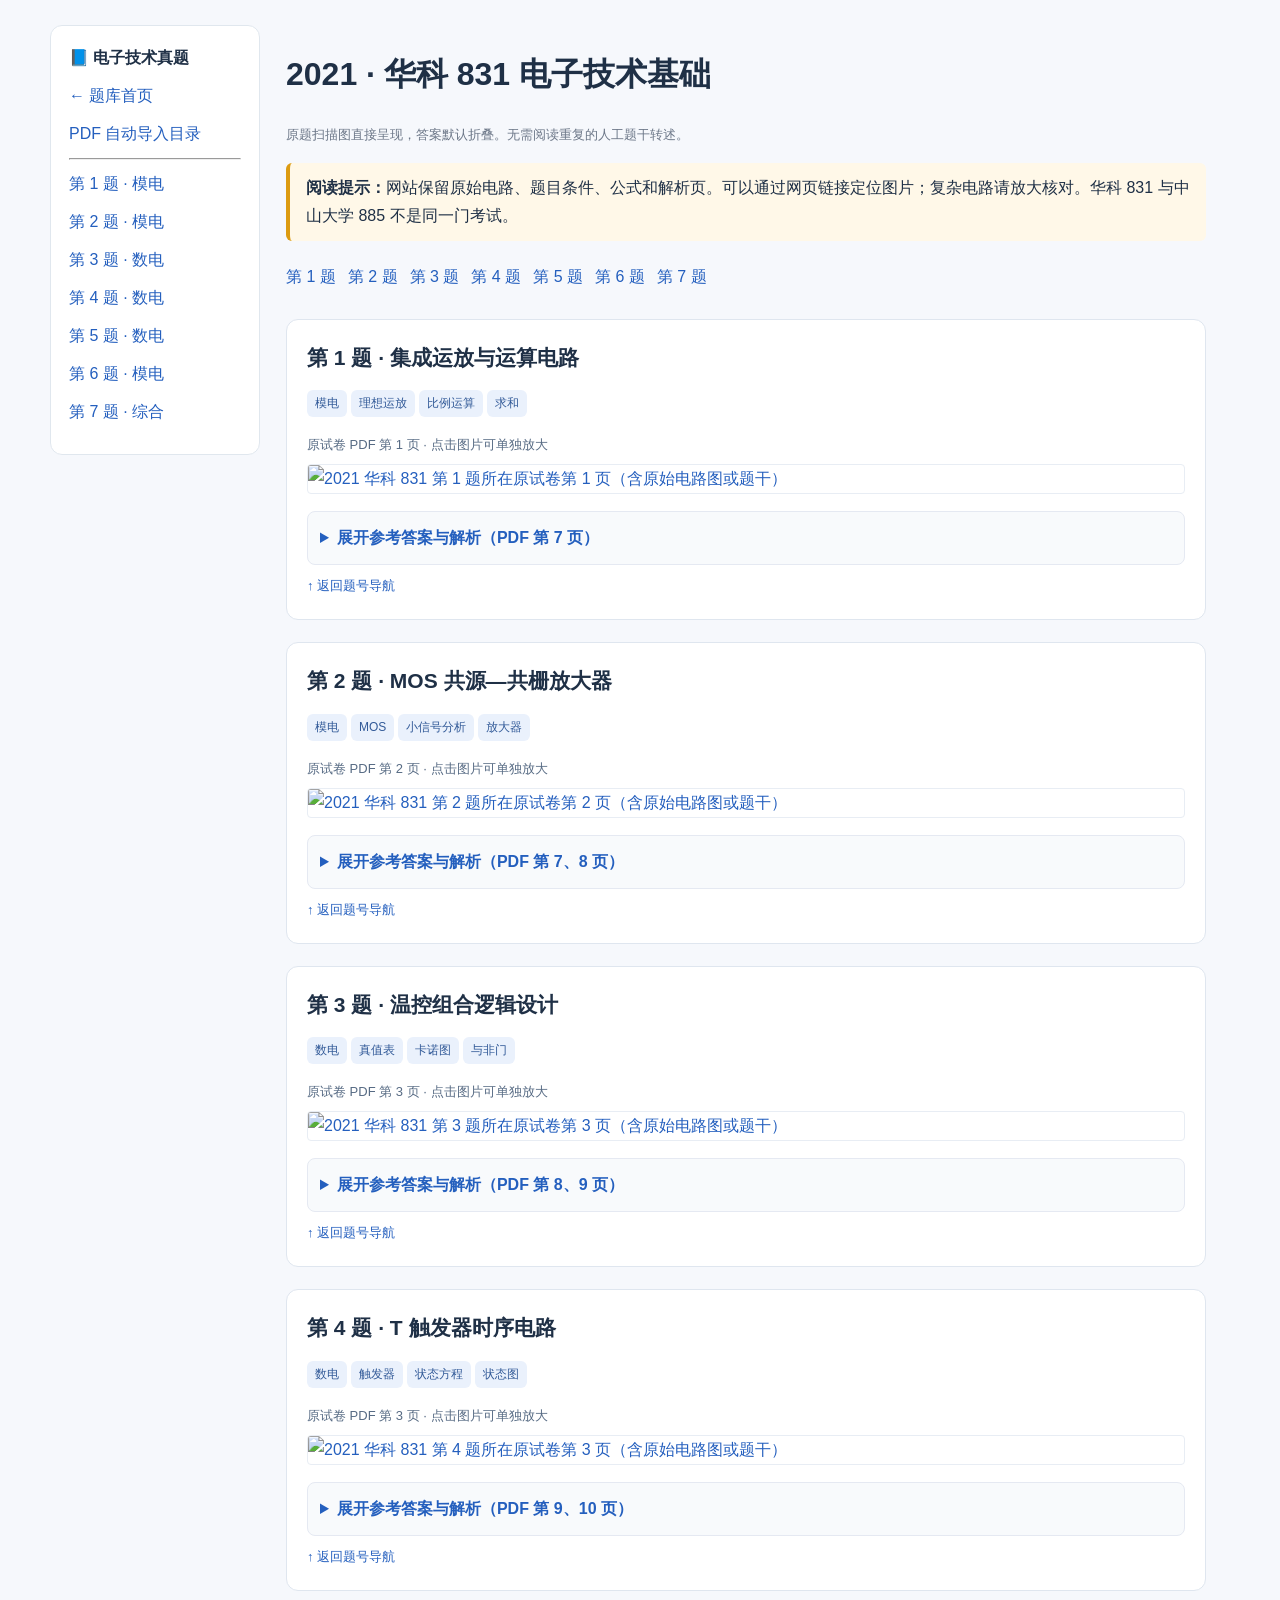
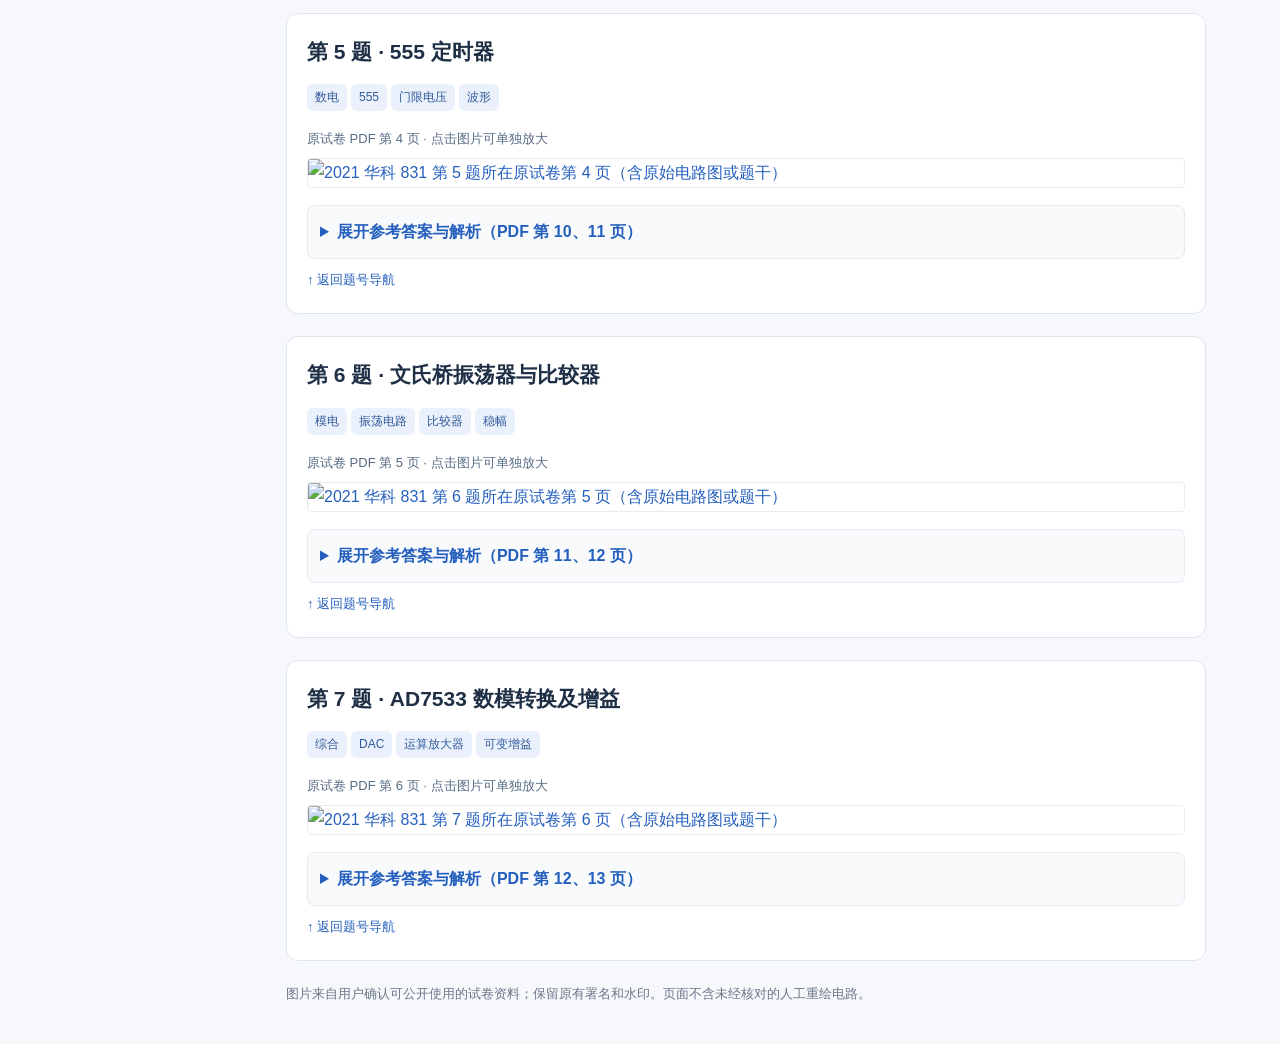
==== commit 10b2926b: "Simplify 2021 exam reader: original paper scans and foldable scanned answers only" ====
--- a/2021-hust-831.html
+++ b/2021-hust-831.html
@@ -1,7 +1,7 @@
-<!doctype html><html lang="zh-CN"><head><meta charset="utf-8"><meta name="viewport" content="width=device-width, initial-scale=1"><meta name="description" content="电子技术模拟电路和数字电路历年试题阅读索引与原创示例。"><title>2021 华科 831 · 年度试卷 | 电子技术真题练习</title><link rel="stylesheet" href="assets/style.css"><style>.kmap{border-collapse:collapse;margin:12px 0;font-size:14px;width:100%;max-width:560px}.kmap th,.kmap td{border:1px solid #c9d5e6;padding:7px 10px;text-align:center}.kmap th{background:#eff4fb}.question figure svg text{user-select:text}.outline{line-height:1.9}.question details summary{padding:6px 0} @media(max-width:600px){.kmap th,.kmap td{padding:4px 6px;font-size:12px}}</style><style>.original-paper{background:#fff;border:1px solid #dfe8f3;border-radius:10px;margin:16px 0;padding:14px}.original-paper figcaption{font-size:14px;margin-bottom:10px;color:#234}.original-paper img{display:block;width:100%;height:auto;border:1px solid #edf0f4;object-fit:contain}.original-answers{border-top:1px solid #e2e8f0;margin-top:12px;padding-top:8px}.original-answers img{max-width:900px}</style></head><body><div class="layout"><aside class="sidebar"><a href="index.html" class="brand">📘 电子技术真题练习</a><h3>题库导航</h3><a class="side-link " href="index.html">总目录</a><a class="side-link active" href="2021-hust-831.html">2021 华科 831 · 阅读模式</a><a class="side-link " href="original-practice.html">原创练习示例</a><h3>按年份</h3><div class="side-years"><span class="side-link disabled" title="尚未收录">2026 · 待收录</span><span class="side-link disabled" title="尚未收录">2025 · 待收录</span><span class="side-link disabled" title="尚未收录">2024 · 待收录</span><span class="side-link disabled" title="尚未收录">2023 · 待收录</span><span class="side-link disabled" title="尚未收录">2022 · 待收录</span><a href="2021-hust-831.html" class="side-link">2021 · 华科 831</a><span class="side-link disabled" title="尚未收录">2020 · 待收录</span><span class="side-link disabled" title="尚未收录">2019 · 待收录</span><span class="side-link disabled" title="尚未收录">2018 · 待收录</span><span class="side-link disabled" title="尚未收录">2017 · 待收录</span><span class="side-link disabled" title="尚未收录">2016 · 待收录</span><span class="side-link disabled" title="尚未收录">2015 · 待收录</span><span class="side-link disabled" title="尚未收录">2014 · 待收录</span></div><h3>科目</h3><a class="side-link" href="2021-hust-831.html#analog">模拟电路</a><a class="side-link" href="2021-hust-831.html#digital">数字电路</a><a class="side-link" href="2021-hust-831.html#mixed">综合应用</a></aside><main class="main"><p class="crumb"><a href="index.html">题库首页</a> / 华中科技大学 / 831 / 2021 年</p><h1 id="top">2021 年 · 电子技术基础 831</h1><p class="lead">按原卷题号连续展示，点击目录直接跳题；解析采用折叠结构。</p><div class="notice"><b>原题图片模式：</b>本页已接入原 PDF 扫描图的图片路径，题干旁显示原题整页图片，展开答案可看原解析图片。<b>图片文件目前仍待上传至仓库 assets/ 目录</b>，上传完成之前会显示缺图；文字内容和重绘草稿保留作辅助，不替代原卷。</div><div class="question"><b>本卷题目导航</b><p><a href="#q1" style="margin-right:15px;white-space:nowrap">第 1 题</a><a href="#q2" style="margin-right:15px;white-space:nowrap">第 2 题</a><a href="#q3" style="margin-right:15px;white-space:nowrap">第 3 题</a><a href="#q4" style="margin-right:15px;white-space:nowrap">第 4 题</a><a href="#q5" style="margin-right:15px;white-space:nowrap">第 5 题</a><a href="#q6" style="margin-right:15px;white-space:nowrap">第 6 题</a><a href="#q7" style="margin-right:15px;white-space:nowrap">第 7 题</a></p></div><h2 class="section" id="analog">试题及参考解析（原卷顺序）</h2><article class="question" id="q1"><h3>第 1 题 · 运算放大器电路</h3><figure class="original-paper"><figcaption><b>原题扫描图（PDF 第 1 页）</b> · 点击可放大</figcaption><a href="assets/source-page-1.png" target="_blank"><img loading="lazy" src="assets/source-page-1.png" alt="2021 华科831原卷第1页，含第1题原始电路图和题干"></a><p class="mini muted">原卷整页图片，保留题设、导线及器件数值。下面的文字题干便于网页检索。</p></figure><div class="tags"><span class="tag">模电</span><span class="tag">2021 华科 831</span><span class="tag">原卷第 1 页</span></div><p>已知 A₁、A₂、A₃ 均为理想运放，R₁=R₂=10 kΩ，Rf₁=Rf₂=10 kΩ，R₃=R₄=R₅=R₆=35 kΩ，E₁=3 V，E₂=4 V。<b>相关电路图需对照原试卷第 1 页。</b></p><ol><li>求 uₒ₁、uₒ₂、uₒ 的表达式及数值。</li><li>简述 E₁→uₒ₁ 与 E₁、E₂→uₒ 对应的电路功能。</li></ol><p class="mini muted">转录依据：用户提供的 2021 华中科技大学 831 真题 PDF；原试卷第 1 页。第三方答案已标注来源性质。</p><figure style="margin:16px 0;padding:12px;border:1px solid #dce5ef;border-radius:10px;background:#f9fbff"><figcaption style="font-weight:700;margin-bottom:8px">第 1 题：三级理想运放的功能级联 <small style="font-weight:400;color:#64748b">（本网站重新绘制的原理示意图，非试卷原图）</small></figcaption><svg viewBox="0 0 700 215" xmlns="http://www.w3.org/2000/svg" style="width:100%;height:auto;max-height:380px" role="img" aria-label="第 1 题：三级理想运放的功能级联"><g fill="none" stroke="#334155" stroke-width="2.2" stroke-linecap="round" stroke-linejoin="round"><rect x="65" y="28" width="145" height="55" rx="9" fill="#eef5ff" stroke="#567eb6"/><text x="75" y="60.5" fill="#243b60" font-family="Arial,'Microsoft Yahei',sans-serif" font-size="14" stroke="none">A₁：反相比例</text><rect x="65" y="130" width="145" height="55" rx="9" fill="#eef5ff" stroke="#567eb6"/><text x="75" y="162.5" fill="#243b60" font-family="Arial,'Microsoft Yahei',sans-serif" font-size="14" stroke="none">A₂：反相比例</text><rect x="376" y="77" width="179" height="60" rx="9" fill="#eef5ff" stroke="#567eb6"/><text x="386" y="112" fill="#243b60" font-family="Arial,'Microsoft Yahei',sans-serif" font-size="14" stroke="none">A₃：同相求和</text><path d="M14 56L65 56" stroke="#335c9b"/><path d="M56 50L65 56L56 62" stroke="#335c9b"/><path d="M15 157L65 157" stroke="#335c9b"/><path d="M56 151L65 157L56 163" stroke="#335c9b"/><path d="M210 56L376 95" stroke="#335c9b"/><path d="M367 89L376 95L367 101" stroke="#335c9b"/><path d="M210 157L376 119" stroke="#335c9b"/><path d="M367 113L376 119L367 125" stroke="#335c9b"/><path d="M555 108L640 108" stroke="#335c9b"/><path d="M631 102L640 108L631 114" stroke="#335c9b"/><text x="10" y="41" fill="#243b60" font-family="Arial,'Microsoft Yahei',sans-serif" font-size="13" stroke="none">−E₁</text><text x="10" y="141" fill="#243b60" font-family="Arial,'Microsoft Yahei',sans-serif" font-size="13" stroke="none">E₂</text><text x="232" y="55" fill="#243b60" font-family="Arial,'Microsoft Yahei',sans-serif" font-size="14" stroke="none">uₒ₁ = 3 V</text><text x="231" y="170" fill="#243b60" font-family="Arial,'Microsoft Yahei',sans-serif" font-size="14" stroke="none">uₒ₂ = −4 V</text><text x="584" y="92" fill="#243b60" font-family="Arial,'Microsoft Yahei',sans-serif" font-size="14" stroke="none">uₒ = −1 V</text></g></svg></figure><div class="outline"><b>公式核对：</b>uₒ₁=−(Rf₁/R₁)×(−E₁)=E₁=3 V；uₒ₂=−(Rf₂/R₂)×E₂=−4 V。A₃ 同相输入电压由 R₃、R₄ 构成的加权平均得到：V₊=(uₒ₁/R₃+uₒ₂/R₄)/(1/R₃+1/R₄)=−0.5 V。因 R₅=R₆，A₃ 闭环增益为 1+R₆/R₅=2，因此 uₒ=2V₊=−1 V。</div><figure style="margin:18px 0;background:#fff;border:1px solid #dbe5ef;padding:14px;border-radius:9px"><figcaption style="font-weight:700">第 1 题 · 独立 SVG 电路符号图</figcaption><a href="assets/schematics/q01-opamps.svg" target="_blank" rel="noopener" title="单独查看 SVG"><img loading="lazy" src="assets/schematics/q01-opamps.svg" alt="第 1 题含器件、电阻、电源及反馈连线的 SVG 电路符号图" style="display:block;width:100%;max-width:100%;height:auto"></a><p class="mini muted">根据所附试卷重绘的电路结构草稿；需逐支路校核后才能用于定量解题。点击图片可单独放大。</p></figure><details class="answer"><summary>▶ 展开参考答案与解析</summary><div class="original-answers"><h4>原资料参考解析扫描图</h4><figure class="original-paper"><figcaption>原 PDF 第 7 页 · 参考解析（整页，可能跨题）</figcaption><a href="assets/answer-page-7.png" target="_blank"><img loading="lazy" src="assets/answer-page-7.png" alt="原PDF第7页参考答案扫描图片"></a></figure><p class="mini muted">解析图片保留资料原署名和标识；它是第三方参考答案，非官方标准答案。</p></div><p>第三方详解将 A₁、A₂ 分别识别为反相比例运算模块，A₃ 为求和模块。按详解的电路连接与所给等值电阻，其结果为 <b>uₒ₁=3 V、uₒ₂=−4 V、uₒ=−1 V</b>。先逐级判断反馈极性，再由虚短、虚断列出电流关系；最后计算求和级输出。</p><p><b>核对提醒：</b>运放的同相/反相输入连接关系必须根据原图确定，网页文字不足以独立复核全部电路节点。</p><p class="muted mini">这些解析要点由原第三方详解归纳，不是官方标准答案；遇到公式、图示请优先对照原 PDF。</p></details></article>
-<article class="question" id="q2"><h3>第 2 题 · MOS 共源—共栅级联放大器</h3><figure class="original-paper"><figcaption><b>原题扫描图（PDF 第 2 页）</b> · 点击可放大</figcaption><a href="assets/source-page-2.png" target="_blank"><img loading="lazy" src="assets/source-page-2.png" alt="2021 华科831原卷第2页，含第2题原始电路图和题干"></a><p class="mini muted">原卷整页图片，保留题设、导线及器件数值。下面的文字题干便于网页检索。</p></figure><div class="tags"><span class="tag">模电</span><span class="tag">2021 华科 831</span><span class="tag">原卷第 2 页</span></div><p>放大电路中 Rᴅ 为 T₂ 漏极电阻，R_g1、R_g2 为 T₁ 偏置分压电阻；V_GG 为 T₂ 偏置电压；rₒ₁、rₒ₂ 表示各管小信号模型中的输出电阻，gₘ₁、gₘ₂ 为各管跨导。<b>电路拓扑见原卷第 2 页。</b></p><ol><li>指出放大器组态和 T₂ 作用。</li><li>画低频小信号模型。</li><li>求输入电阻 Rᵢ。</li><li>求输出电阻 Rₒ。</li><li>求增益 Aᵥ=vₒ/vᵢ。</li></ol><p class="mini muted">转录依据：用户提供的 2021 华中科技大学 831 真题 PDF；原试卷第 2 页。第三方答案已标注来源性质。</p><figure style="margin:16px 0;padding:12px;border:1px solid #dce5ef;border-radius:10px;background:#f9fbff"><figcaption style="font-weight:700;margin-bottom:8px">第 2 题：共源级 T₁ 与共栅级 T₂ 的级联关系 <small style="font-weight:400;color:#64748b">（本网站重新绘制的原理示意图，非试卷原图）</small></figcaption><svg viewBox="0 0 700 205" xmlns="http://www.w3.org/2000/svg" style="width:100%;height:auto;max-height:380px" role="img" aria-label="第 2 题：共源级 T₁ 与共栅级 T₂ 的级联关系"><g fill="none" stroke="#334155" stroke-width="2.2" stroke-linecap="round" stroke-linejoin="round"><rect x="74" y="68" width="172" height="66" rx="9" fill="#eef5ff" stroke="#567eb6"/><text x="84" y="106" fill="#243b60" font-family="Arial,'Microsoft Yahei',sans-serif" font-size="14" stroke="none">T₁：共源级</text><rect x="322" y="68" width="174" height="66" rx="9" fill="#eef5ff" stroke="#567eb6"/><text x="332" y="106" fill="#243b60" font-family="Arial,'Microsoft Yahei',sans-serif" font-size="14" stroke="none">T₂：共栅级</text><path d="M10 101L74 101" stroke="#335c9b"/><path d="M65 95L74 101L65 107" stroke="#335c9b"/><path d="M246 101L322 101" stroke="#335c9b"/><path d="M313 95L322 101L313 107" stroke="#335c9b"/><path d="M496 101L637 101" stroke="#335c9b"/><path d="M628 95L637 101L628 107" stroke="#335c9b"/><text x="4" y="87" fill="#243b60" font-family="Arial,'Microsoft Yahei',sans-serif" font-size="14" stroke="none">vᵢ</text><text x="578" y="85" fill="#243b60" font-family="Arial,'Microsoft Yahei',sans-serif" font-size="14" stroke="none">vₒ</text><text x="332" y="39" fill="#243b60" font-family="Arial,'Microsoft Yahei',sans-serif" font-size="14" stroke="none">栅极交流接地</text><text x="449" y="167" fill="#243b60" font-family="Arial,'Microsoft Yahei',sans-serif" font-size="14" stroke="none">漏极负载 Rᴅ</text><text x="80" y="165" fill="#243b60" font-family="Arial,'Microsoft Yahei',sans-serif" font-size="14" stroke="none">源极接交流地</text></g></svg></figure><div class="outline"><b>简化模型：</b>Rᵢ=R_g1∥R_g2；Rₒ≈Rᴅ；Aᵥ≈−gₘ₁Rᴅ。<br>若保留 rₒ₁、rₒ₂，不能直接套用 Rₒ=Rᴅ；以原图建立全部节点方程才可得到完整结果。小信号等效需要将直流电源置交流地、耦合电容视作交流短路、MOS 栅极交流电流近似为零。</div><figure style="margin:18px 0;background:#fff;border:1px solid #dbe5ef;padding:14px;border-radius:9px"><figcaption style="font-weight:700">第 2 题 · 独立 SVG 电路符号图</figcaption><a href="assets/schematics/q02-cascode.svg" target="_blank" rel="noopener" title="单独查看 SVG"><img loading="lazy" src="assets/schematics/q02-cascode.svg" alt="第 2 题含器件、电阻、电源及反馈连线的 SVG 电路符号图" style="display:block;width:100%;max-width:100%;height:auto"></a><p class="mini muted">根据所附试卷重绘的电路结构草稿；需逐支路校核后才能用于定量解题。点击图片可单独放大。</p></figure><details class="answer"><summary>▶ 展开参考答案与解析</summary><div class="original-answers"><h4>原资料参考解析扫描图</h4><figure class="original-paper"><figcaption>原 PDF 第 7 页 · 参考解析（整页，可能跨题）</figcaption><a href="assets/answer-page-7.png" target="_blank"><img loading="lazy" src="assets/answer-page-7.png" alt="原PDF第7页参考答案扫描图片"></a></figure><figure class="original-paper"><figcaption>原 PDF 第 8 页 · 参考解析（整页，可能跨题）</figcaption><a href="assets/answer-page-8.png" target="_blank"><img loading="lazy" src="assets/answer-page-8.png" alt="原PDF第8页参考答案扫描图片"></a></figure><p class="mini muted">解析图片保留资料原署名和标识；它是第三方参考答案，非官方标准答案。</p></div><p>第三方详解判定为 <b>共源—共栅（cascode）</b> 级联；T₂ 为共栅级，主要用于减弱米勒效应、改善高频特性。</p><p>详解中采用的简化结论为 <b>Rᵢ≈R_g1∥R_g2，Rₒ≈Rᴅ，Aᵥ≈−gₘ₁Rᴅ</b>。这些结果来自其简化的小信号模型，不能直接视为包含 rₒ₁、rₒ₂ 的一般精确式。需要考虑输出电阻时，应重新建立包含 rₒ 的小信号模型。</p><p class="muted mini">这些解析要点由原第三方详解归纳，不是官方标准答案；遇到公式、图示请优先对照原 PDF。</p></details></article>
-<span id="digital"></span><article class="question" id="q3"><h3>第 3 题 · 温控暖风机／冷风机逻辑设计</h3><figure class="original-paper"><figcaption><b>原题扫描图（PDF 第 3 页）</b> · 点击可放大</figcaption><a href="assets/source-page-3.png" target="_blank"><img loading="lazy" src="assets/source-page-3.png" alt="2021 华科831原卷第3页，含第3题原始电路图和题干"></a><p class="mini muted">原卷整页图片，保留题设、导线及器件数值。下面的文字题干便于网页检索。</p></figure><div class="tags"><span class="tag">数电</span><span class="tag">2021 华科 831</span><span class="tag">原卷第 3 页</span></div><p>四位输入为 T₃T₂T₁T₀。题面写为：输入值 0–5 时暖风机开、冷风机关；5–10 时两者都关；10–15 时冷风机开、暖风机关。要求只使用与非门设计。<b>注意：原题文字在 5、10 的区间边界重叠。</b></p><ol><li>写真值表和逻辑表达式。</li><li>用卡诺图化简。</li><li>据化简结果画与非门逻辑电路。</li></ol><p class="mini muted">转录依据：用户提供的 2021 华中科技大学 831 真题 PDF；原试卷第 3 页。第三方答案已标注来源性质。</p><div class="outline"><b>边界约定：</b>原试题的 0–5、5–10、10–15 在 5、10 两处重叠。以下按照所附第三方解析的取值方式：0–4 暖风开，5–10 全关，11–15 冷风开。</div><div style="overflow-x:auto"><table class="kmap"><thead><tr><th>十进制</th><th>T₃ T₂ T₁ T₀</th><th>暖风 X</th><th>冷风 Y</th></tr></thead><tbody><tr><td>0</td><td>0 0 0 0</td><td>1</td><td>0</td></tr><tr><td>1</td><td>0 0 0 1</td><td>1</td><td>0</td></tr><tr><td>2</td><td>0 0 1 0</td><td>1</td><td>0</td></tr><tr><td>3</td><td>0 0 1 1</td><td>1</td><td>0</td></tr><tr><td>4</td><td>0 1 0 0</td><td>1</td><td>0</td></tr><tr><td>5</td><td>0 1 0 1</td><td>0</td><td>0</td></tr><tr><td>6</td><td>0 1 1 0</td><td>0</td><td>0</td></tr><tr><td>7</td><td>0 1 1 1</td><td>0</td><td>0</td></tr><tr><td>8</td><td>1 0 0 0</td><td>0</td><td>0</td></tr><tr><td>9</td><td>1 0 0 1</td><td>0</td><td>0</td></tr><tr><td>10</td><td>1 0 1 0</td><td>0</td><td>0</td></tr><tr><td>11</td><td>1 0 1 1</td><td>0</td><td>1</td></tr><tr><td>12</td><td>1 1 0 0</td><td>0</td><td>1</td></tr><tr><td>13</td><td>1 1 0 1</td><td>0</td><td>1</td></tr><tr><td>14</td><td>1 1 1 0</td><td>0</td><td>1</td></tr><tr><td>15</td><td>1 1 1 1</td><td>0</td><td>1</td></tr></tbody></table></div><h4>原创建模：四变量卡诺图</h4><p>X 卡诺图：</p><table class="kmap"><thead><tr><th>T₃T₂ \ T₁T₀</th><th>00</th><th>01</th><th>11</th><th>10</th></tr></thead><tbody><tr><th>00</th><td style="background:#dbeafe;font-weight:800">1</td><td style="background:#dbeafe;font-weight:800">1</td><td style="background:#dbeafe;font-weight:800">1</td><td style="background:#dbeafe;font-weight:800">1</td></tr><tr><th>01</th><td style="background:#dbeafe;font-weight:800">1</td><td style="background:#fff;font-weight:400">0</td><td style="background:#fff;font-weight:400">0</td><td style="background:#fff;font-weight:400">0</td></tr><tr><th>11</th><td style="background:#fff;font-weight:400">0</td><td style="background:#fff;font-weight:400">0</td><td style="background:#fff;font-weight:400">0</td><td style="background:#fff;font-weight:400">0</td></tr><tr><th>10</th><td style="background:#fff;font-weight:400">0</td><td style="background:#fff;font-weight:400">0</td><td style="background:#fff;font-weight:400">0</td><td style="background:#fff;font-weight:400">0</td></tr></tbody></table><p>Y 卡诺图：</p><table class="kmap"><thead><tr><th>T₃T₂ \ T₁T₀</th><th>00</th><th>01</th><th>11</th><th>10</th></tr></thead><tbody><tr><th>00</th><td style="background:#fff;font-weight:400">0</td><td style="background:#fff;font-weight:400">0</td><td style="background:#fff;font-weight:400">0</td><td style="background:#fff;font-weight:400">0</td></tr><tr><th>01</th><td style="background:#fff;font-weight:400">0</td><td style="background:#fff;font-weight:400">0</td><td style="background:#fff;font-weight:400">0</td><td style="background:#fff;font-weight:400">0</td></tr><tr><th>11</th><td style="background:#dbeafe;font-weight:800">1</td><td style="background:#dbeafe;font-weight:800">1</td><td style="background:#dbeafe;font-weight:800">1</td><td style="background:#dbeafe;font-weight:800">1</td></tr><tr><th>10</th><td style="background:#fff;font-weight:400">0</td><td style="background:#fff;font-weight:400">0</td><td style="background:#dbeafe;font-weight:800">1</td><td style="background:#fff;font-weight:400">0</td></tr></tbody></table><div class="outline"><b>最简与或式：</b><br>X=Σm(0,1,2,3,4)=¬T₃·¬T₂ + ¬T₃·¬T₁·¬T₀；<br>Y=Σm(11,12,13,14,15)=T₃·T₂+T₃·T₁·T₀。<br><b>仅用与非门：</b>先用 NAND(Tᵢ,Tᵢ) 产生各取反输入，再分别将每个乘积项用 NAND 求反，最后以 NAND 合成两个乘积项（德摩根律）。</div><figure style="margin:18px 0;padding:13px;border:1px solid #dbe5ef;border-radius:9px;background:white"><figcaption style="font-weight:700">第 3 题：采用与非门的设计电路（依据约定真值表绘制）</figcaption><a href="assets/schematics/q03-nand.svg" target="_blank"><img src="assets/schematics/q03-nand.svg" alt="温控组合逻辑与非门的输入反相和两级门电路" style="width:100%;height:auto" loading="lazy"></a><p class="mini muted">这是依据化简结果设计的答题电路，不是题面给定电路。输入编号区间按答案采用的边界约定。</p></figure><details class="answer"><summary>▶ 展开参考答案与解析</summary><div class="original-answers"><h4>原资料参考解析扫描图</h4><figure class="original-paper"><figcaption>原 PDF 第 8 页 · 参考解析（整页，可能跨题）</figcaption><a href="assets/answer-page-8.png" target="_blank"><img loading="lazy" src="assets/answer-page-8.png" alt="原PDF第8页参考答案扫描图片"></a></figure><figure class="original-paper"><figcaption>原 PDF 第 9 页 · 参考解析（整页，可能跨题）</figcaption><a href="assets/answer-page-9.png" target="_blank"><img loading="lazy" src="assets/answer-page-9.png" alt="原PDF第9页参考答案扫描图片"></a></figure><p class="mini muted">解析图片保留资料原署名和标识；它是第三方参考答案，非官方标准答案。</p></div><p>原资料的答案部分将暖风机和冷风机的逻辑最小项分别写为 <b>X=Σm(0,1,2,3,4)</b>、<b>Y=Σm(11,12,13,14,15)</b>，即采用 5、10 两个输入都关闭的边界约定。</p><p>按此约定可化简为 <b>X=¬T₃·¬T₂ + ¬T₃·¬T₁·¬T₀</b>；<b>Y=T₃·T₂ + T₃·T₁·T₀</b>。由于原 PDF 的变量取反位置在文字抽取中存在明显混乱，正式绘制与非门电路前应以真值表和卡诺图重新验算，而不是盲抄抽取的公式。</p><p>步骤：列 16 行真值表 → 画两个四变量卡诺图 → 圈相邻的 1 → 用德摩根律将与或式转换成与非门网络。</p><p class="muted mini">这些解析要点由原第三方详解归纳，不是官方标准答案；遇到公式、图示请优先对照原 PDF。</p></details></article>
-<article class="question" id="q4"><h3>第 4 题 · 时序逻辑电路状态分析</h3><figure class="original-paper"><figcaption><b>原题扫描图（PDF 第 3 页）</b> · 点击可放大</figcaption><a href="assets/source-page-3.png" target="_blank"><img loading="lazy" src="assets/source-page-3.png" alt="2021 华科831原卷第3页，含第4题原始电路图和题干"></a><p class="mini muted">原卷整页图片，保留题设、导线及器件数值。下面的文字题干便于网页检索。</p></figure><div class="tags"><span class="tag">数电</span><span class="tag">2021 华科 831</span><span class="tag">原卷第 3 页</span></div><p>题目给出带触发器和组合逻辑的时序电路图（见原试卷第 3 页下半部分）。输入 X，输出 Y。</p><ol><li>写出 T 触发器特性方程及其他触发器驱动方程。</li><li>求输出方程。</li><li>求状态方程。</li><li>写状态表、画状态转换图并分析功能。</li></ol><p class="mini muted">转录依据：用户提供的 2021 华中科技大学 831 真题 PDF；原试卷第 3 页。第三方答案已标注来源性质。</p><figure style="margin:16px 0;padding:12px;border:1px solid #dce5ef;border-radius:10px;background:#f9fbff"><figcaption style="font-weight:700;margin-bottom:8px">第 4 题：从原卷电路抽象的双 T 触发器框图 <small style="font-weight:400;color:#64748b">（本网站重新绘制的原理示意图，非试卷原图）</small></figcaption><svg viewBox="0 0 700 215" xmlns="http://www.w3.org/2000/svg" style="width:100%;height:auto;max-height:380px" role="img" aria-label="第 4 题：从原卷电路抽象的双 T 触发器框图"><g fill="none" stroke="#334155" stroke-width="2.2" stroke-linecap="round" stroke-linejoin="round"><rect x="80" y="78" width="172" height="72" rx="9" fill="#eef5ff" stroke="#567eb6"/><text x="90" y="119" fill="#243b60" font-family="Arial,'Microsoft Yahei',sans-serif" font-size="14" stroke="none">TFF₀：T₀=1</text><rect x="408" y="78" width="183" height="72" rx="9" fill="#eef5ff" stroke="#567eb6"/><text x="418" y="119" fill="#243b60" font-family="Arial,'Microsoft Yahei',sans-serif" font-size="14" stroke="none">TFF₁：T₁=X⊕Q₀</text><path d="M8 114L80 114" stroke="#335c9b"/><path d="M71 108L80 114L71 120" stroke="#335c9b"/><path d="M252 115L408 115" stroke="#335c9b"/><path d="M399 109L408 115L399 121" stroke="#335c9b"/><text x="11" y="94" fill="#243b60" font-family="Arial,'Microsoft Yahei',sans-serif" font-size="14" stroke="none">CP</text><text x="275" y="97" fill="#243b60" font-family="Arial,'Microsoft Yahei',sans-serif" font-size="14" stroke="none">Q₀</text><text x="435" y="43" fill="#243b60" font-family="Arial,'Microsoft Yahei',sans-serif" font-size="14" stroke="none">Q₁，Q̅₁</text><text x="268" y="189" fill="#243b60" font-family="Arial,'Microsoft Yahei',sans-serif" font-size="14" stroke="none">两级共用时钟，外部 X 控制方向</text></g></svg></figure><div class="outline"><b>由原图可读：</b>T₀=1，T₁=X⊕Q₀，两个触发器共用 CP。故 Q₀⁺=¬Q₀；Q₁⁺=Q₁⊕(X⊕Q₀)。从 Q₁Q₀=00 出发，若按 T₁=X⊕Q₀：X=0 时下一状态为 01；X=1 时下一状态为 11。<br><b>核对重点：</b>原图输出由含反相输出端和门级实现，详解文字提取的 Y 表达式存在取反歧义，不能把它无条件写成 Y=X·¬Q₁。具体 Y 逻辑需按原图连线核对。</div><figure style="margin:18px 0;background:#fff;border:1px solid #dbe5ef;padding:14px;border-radius:9px"><figcaption style="font-weight:700">第 4 题 · 独立 SVG 电路符号图</figcaption><a href="assets/schematics/q04-flipflop.svg" target="_blank" rel="noopener" title="单独查看 SVG"><img loading="lazy" src="assets/schematics/q04-flipflop.svg" alt="第 4 题含器件、电阻、电源及反馈连线的 SVG 电路符号图" style="display:block;width:100%;max-width:100%;height:auto"></a><p class="mini muted">根据所附试卷重绘的电路结构草稿；需逐支路校核后才能用于定量解题。点击图片可单独放大。</p></figure><details class="answer"><summary>▶ 展开参考答案与解析</summary><div class="original-answers"><h4>原资料参考解析扫描图</h4><figure class="original-paper"><figcaption>原 PDF 第 9 页 · 参考解析（整页，可能跨题）</figcaption><a href="assets/answer-page-9.png" target="_blank"><img loading="lazy" src="assets/answer-page-9.png" alt="原PDF第9页参考答案扫描图片"></a></figure><figure class="original-paper"><figcaption>原 PDF 第 10 页 · 参考解析（整页，可能跨题）</figcaption><a href="assets/answer-page-10.png" target="_blank"><img loading="lazy" src="assets/answer-page-10.png" alt="原PDF第10页参考答案扫描图片"></a></figure><p class="mini muted">解析图片保留资料原署名和标识；它是第三方参考答案，非官方标准答案。</p></div><p>T 触发器的基本特性方程为 <b>Q⁺=T⊕Q</b>。参考详解最终将电路识别为由输入 X 控制的<b>可逆四进制计数器</b>：X=0 时向上计数，X=1 时向下计数。</p><p>驱动方程、完整状态方程和状态图必须准确依据原图的门电路连线核对；此处不凭抽取失败的公式补造中间计算。</p><p class="muted mini">这些解析要点由原第三方详解归纳，不是官方标准答案；遇到公式、图示请优先对照原 PDF。</p></details></article>
-<article class="question" id="q5"><h3>第 5 题 · 5G555 定时器波形分析</h3><figure class="original-paper"><figcaption><b>原题扫描图（PDF 第 4 页）</b> · 点击可放大</figcaption><a href="assets/source-page-4.png" target="_blank"><img loading="lazy" src="assets/source-page-4.png" alt="2021 华科831原卷第4页，含第5题原始电路图和题干"></a><p class="mini muted">原卷整页图片，保留题设、导线及器件数值。下面的文字题干便于网页检索。</p></figure><div class="tags"><span class="tag">数电</span><span class="tag">2021 华科 831</span><span class="tag">原卷第 4 页</span></div><p>已知输入 vᵢ 的波形及 5G555 电路如原卷第 4 页，t=0 时处于稳态；要求分析电容电压 v꜀ 和输出 vₒ 的波形。</p><ol><li>定性画出 v꜀、vₒ 的波形。</li><li>在 5 脚与 1 脚之间接入 10 kΩ 电阻，分析脉宽及振幅怎样变化。</li></ol><p class="mini muted">转录依据：用户提供的 2021 华中科技大学 831 真题 PDF；原试卷第 4 页。第三方答案已标注来源性质。</p><figure style="margin:16px 0;padding:12px;border:1px solid #dce5ef;border-radius:10px;background:#f9fbff"><figcaption style="font-weight:700;margin-bottom:8px">第 5 题：充放电门限变化的概念示意 <small style="font-weight:400;color:#64748b">（本网站重新绘制的原理示意图，非试卷原图）</small></figcaption><svg viewBox="0 0 700 215" xmlns="http://www.w3.org/2000/svg" style="width:100%;height:auto;max-height:380px" role="img" aria-label="第 5 题：充放电门限变化的概念示意"><g fill="none" stroke="#334155" stroke-width="2.2" stroke-linecap="round" stroke-linejoin="round"><path d="M50 22V177H665"/><path d="M50 22V177" /> <path d="M62 104H658" stroke="#94a3b8" stroke-dasharray="7 6"/><path d="M62 74H658" stroke="#94a3b8" stroke-dasharray="7 6"/><path d="M62 132H658" stroke="#94a3b8" stroke-dasharray="7 6"/><path d="M62 169L100 152Q142 132 185 102Q230 75 285 74L310 132Q357 98 405 74L432 132Q482 97 527 74L560 132L650 74" stroke="#2563eb" stroke-width="3"/><path d="M70 195V184H188V195H306V184H426V195H545V184H657" stroke="#c2410c" stroke-width="3"/><path d="M70 195H657"/><g stroke="none"><text x="3" y="77" fill="#243b60" font-family="Arial,'Microsoft Yahei',sans-serif" font-size="11" stroke="none">上阈值</text><text x="3" y="134" fill="#243b60" font-family="Arial,'Microsoft Yahei',sans-serif" font-size="11" stroke="none">下阈值</text><text x="600" y="65" fill="#243b60" font-family="Arial,'Microsoft Yahei',sans-serif" font-size="13" stroke="none">v꜀</text><text x="601" y="190" fill="#243b60" font-family="Arial,'Microsoft Yahei',sans-serif" font-size="13" stroke="none">vₒ</text></g></g></svg></figure><div class="outline"><b>门限：</b>原方案：V_H=2VCC/3，V_L=VCC/3；加入脚 5 至脚 1 的 10 kΩ 后，参考详解给出 V_H=VCC/2，V_L=VCC/4。<br><b>RC 充电：</b>v꜀(t)=VCC−[VCC−v꜀(0)]e^(−t/RC)；从 V_L 充到 V_H 时，t_charge=RC·ln[(VCC−V_L)/(VCC−V_H)]。<br><b>RC 放电：</b>v꜀(t)=v꜀(0)e^(−t/RC)；从 V_H 放至 V_L 时，t_discharge=RC·ln(V_H/V_L)。<br>此图仅展示门限穿越原理，不是试卷输入 vᵢ 对应的精确时序图；实际输出脉冲必须对应原图触发时刻绘制。</div><figure style="margin:18px 0;background:#fff;border:1px solid #dbe5ef;padding:14px;border-radius:9px"><figcaption style="font-weight:700">第 5 题 · 独立 SVG 电路符号图</figcaption><a href="assets/schematics/q05-555.svg" target="_blank" rel="noopener" title="单独查看 SVG"><img loading="lazy" src="assets/schematics/q05-555.svg" alt="第 5 题含器件、电阻、电源及反馈连线的 SVG 电路符号图" style="display:block;width:100%;max-width:100%;height:auto"></a><p class="mini muted">根据所附试卷重绘的电路结构草稿；需逐支路校核后才能用于定量解题。点击图片可单独放大。</p></figure><details class="answer"><summary>▶ 展开参考答案与解析</summary><div class="original-answers"><h4>原资料参考解析扫描图</h4><figure class="original-paper"><figcaption>原 PDF 第 10 页 · 参考解析（整页，可能跨题）</figcaption><a href="assets/answer-page-10.png" target="_blank"><img loading="lazy" src="assets/answer-page-10.png" alt="原PDF第10页参考答案扫描图片"></a></figure><figure class="original-paper"><figcaption>原 PDF 第 11 页 · 参考解析（整页，可能跨题）</figcaption><a href="assets/answer-page-11.png" target="_blank"><img loading="lazy" src="assets/answer-page-11.png" alt="原PDF第11页参考答案扫描图片"></a></figure><p class="mini muted">解析图片保留资料原署名和标识；它是第三方参考答案，非官方标准答案。</p></div><p>参考详解认为，接入电阻后两个内部比较门限由原先约 <b>2VCC/3、VCC/3</b> 变为约 <b>VCC/2、VCC/4</b>。其结论是输出幅值基本不变，脉宽缩短。</p><p>关键思路：先根据实际电阻分压重新计算控制端电压和比较器门限，再借助电容 RC 充放电指数规律求时间。波形精确画法需结合题设输入波形与具体接线。</p><p class="muted mini">这些解析要点由原第三方详解归纳，不是官方标准答案；遇到公式、图示请优先对照原 PDF。</p></details></article>
-<article class="question" id="q6"><h3>第 6 题 · 正弦振荡与比较器波形发生</h3><figure class="original-paper"><figcaption><b>原题扫描图（PDF 第 5 页）</b> · 点击可放大</figcaption><a href="assets/source-page-5.png" target="_blank"><img loading="lazy" src="assets/source-page-5.png" alt="2021 华科831原卷第5页，含第6题原始电路图和题干"></a><p class="mini muted">原卷整页图片，保留题设、导线及器件数值。下面的文字题干便于网页检索。</p></figure><div class="tags"><span class="tag">模电</span><span class="tag">2021 华科 831</span><span class="tag">原卷第 5 页</span></div><p>A₁、A₂ 为理想运放，连接有 R、C 选频网络、R₁、R₂、R₃、R₄、±12 V 供电及 ±6 V 稳压元件。电路图见原卷第 5 页。</p><ol><li>说明 A₁、A₂ 模块名称与作用。</li><li>求稳态时 R₁ 与 R₂ 的关系，以及增加反并联二极管的作用。</li><li>写 vₒ₂ 的频率表达式。</li><li>定性画 vₒ₁、vₒ₂ 的波形。</li></ol><p class="mini muted">转录依据：用户提供的 2021 华中科技大学 831 真题 PDF；原试卷第 5 页。第三方答案已标注来源性质。</p><figure style="margin:16px 0;padding:12px;border:1px solid #dce5ef;border-radius:10px;background:#f9fbff"><figcaption style="font-weight:700;margin-bottom:8px">第 6 题：文氏桥正弦振荡与比较整形 <small style="font-weight:400;color:#64748b">（本网站重新绘制的原理示意图，非试卷原图）</small></figcaption><svg viewBox="0 0 700 205" xmlns="http://www.w3.org/2000/svg" style="width:100%;height:auto;max-height:380px" role="img" aria-label="第 6 题：文氏桥正弦振荡与比较整形"><g fill="none" stroke="#334155" stroke-width="2.2" stroke-linecap="round" stroke-linejoin="round"><rect x="52" y="72" width="225" height="70" rx="9" fill="#eef5ff" stroke="#567eb6"/><text x="62" y="112" fill="#243b60" font-family="Arial,'Microsoft Yahei',sans-serif" font-size="14" stroke="none">A₁：文氏桥振荡</text><rect x="385" y="72" width="223" height="70" rx="9" fill="#eef5ff" stroke="#567eb6"/><text x="395" y="112" fill="#243b60" font-family="Arial,'Microsoft Yahei',sans-serif" font-size="14" stroke="none">A₂：过零比较器</text><path d="M15 106L52 106" stroke="#335c9b"/><path d="M43 100L52 106L43 112" stroke="#335c9b"/><path d="M277 106L385 106" stroke="#335c9b"/><path d="M376 100L385 106L376 112" stroke="#335c9b"/><path d="M608 106L670 106" stroke="#335c9b"/><path d="M661 100L670 106L661 112" stroke="#335c9b"/><text x="288" y="83" fill="#243b60" font-family="Arial,'Microsoft Yahei',sans-serif" font-size="14" stroke="none">正弦 vₒ₁</text><text x="591" y="83" fill="#243b60" font-family="Arial,'Microsoft Yahei',sans-serif" font-size="14" stroke="none">方波 vₒ₂</text><text x="86" y="173" fill="#243b60" font-family="Arial,'Microsoft Yahei',sans-serif" font-size="14" stroke="none">f = 1/(2πRC)</text><text x="387" y="172" fill="#243b60" font-family="Arial,'Microsoft Yahei',sans-serif" font-size="14" stroke="none">频率相同，波形不同</text></g></svg></figure><div class="outline"><b>文氏桥振荡条件：</b>β(jω₀)=1/3，A=3，ω₀=1/(RC)，f=1/(2πRC)；当非反相增益 A=1+R₂/R₁，稳态对应 R₂=2R₁。二极管非线性限幅可使环路增益随振幅自动下降。vₒ₁ 正弦、vₒ₂ 方波，两者频率相同。</div><figure style="margin:18px 0;background:#fff;border:1px solid #dbe5ef;padding:14px;border-radius:9px"><figcaption style="font-weight:700">第 6 题 · 独立 SVG 电路符号图</figcaption><a href="assets/schematics/q06-oscillator.svg" target="_blank" rel="noopener" title="单独查看 SVG"><img loading="lazy" src="assets/schematics/q06-oscillator.svg" alt="第 6 题含器件、电阻、电源及反馈连线的 SVG 电路符号图" style="display:block;width:100%;max-width:100%;height:auto"></a><p class="mini muted">根据所附试卷重绘的电路结构草稿；需逐支路校核后才能用于定量解题。点击图片可单独放大。</p></figure><details class="answer"><summary>▶ 展开参考答案与解析</summary><div class="original-answers"><h4>原资料参考解析扫描图</h4><figure class="original-paper"><figcaption>原 PDF 第 11 页 · 参考解析（整页，可能跨题）</figcaption><a href="assets/answer-page-11.png" target="_blank"><img loading="lazy" src="assets/answer-page-11.png" alt="原PDF第11页参考答案扫描图片"></a></figure><figure class="original-paper"><figcaption>原 PDF 第 12 页 · 参考解析（整页，可能跨题）</figcaption><a href="assets/answer-page-12.png" target="_blank"><img loading="lazy" src="assets/answer-page-12.png" alt="原PDF第12页参考答案扫描图片"></a></figure><p class="mini muted">解析图片保留资料原署名和标识；它是第三方参考答案，非官方标准答案。</p></div><p>第三方解析将 A₁ 识别为<b>文氏桥正弦波振荡器</b>，A₂ 为将正弦波整形成方波的<b>过零比较器</b>。在等值 RC 文氏桥条件下，振荡频率为 <b>f=1/(2πRC)</b>。</p><p>满足振幅稳定时非反相运放闭环增益为 3：<b>1+R₂/R₁=3，因此 R₂=2R₁</b>。反并联二极管提供非线性负反馈以稳定振幅，合理的电阻保证起振条件。输出 vₒ₁ 近似正弦、vₒ₂ 近似方波。</p><p class="muted mini">这些解析要点由原第三方详解归纳，不是官方标准答案；遇到公式、图示请优先对照原 PDF。</p></details></article>
-<span id="mixed"></span><article class="question" id="q7"><h3>第 7 题 · AD7533 数模转换增益控制</h3><figure class="original-paper"><figcaption><b>原题扫描图（PDF 第 6 页）</b> · 点击可放大</figcaption><a href="assets/source-page-6.png" target="_blank"><img loading="lazy" src="assets/source-page-6.png" alt="2021 华科831原卷第6页，含第7题原始电路图和题干"></a><p class="mini muted">原卷整页图片，保留题设、导线及器件数值。下面的文字题干便于网页检索。</p></figure><div class="tags"><span class="tag">综合</span><span class="tag">2021 华科 831</span><span class="tag">原卷第 6 页</span></div><p>十位数据输入 D₉…D₀，经 AD7533 与运放构成可变增益电路；IOUT2 接地、IOUT1 为虚地。参考电压、电流权重及内部连接见原卷第 6 页。</p><ol><li>求 vₒ₂ 与 VREF 关系。</li><li>求增益 Aᵥ=vₒ/vᵢ。</li><li>求数据 001H、3FFH 对应的增益。</li><li>当输出最大幅值为 10 V，编码 001H 时求允许的最大输入幅值。</li></ol><p class="mini muted">转录依据：用户提供的 2021 华中科技大学 831 真题 PDF；原试卷第 6 页。第三方答案已标注来源性质。</p><figure style="margin:16px 0;padding:12px;border:1px solid #dce5ef;border-radius:10px;background:#f9fbff"><figcaption style="font-weight:700;margin-bottom:8px">第 7 题：AD7533 电流型 DAC 与闭环增益控制的功能链 <small style="font-weight:400;color:#64748b">（本网站重新绘制的原理示意图，非试卷原图）</small></figcaption><svg viewBox="0 0 700 205" xmlns="http://www.w3.org/2000/svg" style="width:100%;height:auto;max-height:380px" role="img" aria-label="第 7 题：AD7533 电流型 DAC 与闭环增益控制的功能链"><g fill="none" stroke="#334155" stroke-width="2.2" stroke-linecap="round" stroke-linejoin="round"><rect x="46" y="63" width="195" height="73" rx="9" fill="#eef5ff" stroke="#567eb6"/><text x="56" y="104.5" fill="#243b60" font-family="Arial,'Microsoft Yahei',sans-serif" font-size="14" stroke="none">10 位 DAC：AD7533</text><rect x="329" y="63" width="225" height="73" rx="9" fill="#eef5ff" stroke="#567eb6"/><text x="339" y="104.5" fill="#243b60" font-family="Arial,'Microsoft Yahei',sans-serif" font-size="14" stroke="none">运放反馈与输出</text><path d="M3 100L46 100" stroke="#335c9b"/><path d="M37 94L46 100L37 106" stroke="#335c9b"/><path d="M241 100L329 100" stroke="#335c9b"/><path d="M320 94L329 100L320 106" stroke="#335c9b"/><path d="M554 100L661 100" stroke="#335c9b"/><path d="M652 94L661 100L652 106" stroke="#335c9b"/><text x="6" y="79" fill="#243b60" font-family="Arial,'Microsoft Yahei',sans-serif" font-size="12" stroke="none">D₉…D₀</text><text x="250" y="85" fill="#243b60" font-family="Arial,'Microsoft Yahei',sans-serif" font-size="14" stroke="none">加权电流</text><text x="571" y="85" fill="#243b60" font-family="Arial,'Microsoft Yahei',sans-serif" font-size="14" stroke="none">vₒ</text><text x="53" y="166" fill="#243b60" font-family="Arial,'Microsoft Yahei',sans-serif" font-size="14" stroke="none">DAC 编码决定反馈等效权重</text><text x="330" y="166" fill="#243b60" font-family="Arial,'Microsoft Yahei',sans-serif" font-size="14" stroke="none">不同编码对应不同 Aᵥ</text></g></svg></figure><div class="outline"><b>编码权重：</b>设 D=Σ(Dᵢ·2ⁱ)，其中 Dᵢ∈{0,1}，D∈[0,1023]。与第三方详解一致的理想增益形式是 Aᵥ=2¹⁰/D=1024/D（仅 D&gt;0）。<br>D=001H→1，Aᵥ=1024；D=3FFH→1023，Aᵥ=1024/1023≈1.00098，参考详解写作约 1；输出上限 10 V 时，输入最大值约 10/1024 V≈9.77 mV。<br><b>校核说明：</b>上述关系依赖原图接法及其理想假设，D=0 的特殊工况不能套用除法式；此图为功能链，不是精确器件接线图。</div><figure style="margin:18px 0;background:#fff;border:1px solid #dbe5ef;padding:14px;border-radius:9px"><figcaption style="font-weight:700">第 7 题 · 独立 SVG 电路符号图</figcaption><a href="assets/schematics/q07-dac.svg" target="_blank" rel="noopener" title="单独查看 SVG"><img loading="lazy" src="assets/schematics/q07-dac.svg" alt="第 7 题含器件、电阻、电源及反馈连线的 SVG 电路符号图" style="display:block;width:100%;max-width:100%;height:auto"></a><p class="mini muted">根据所附试卷重绘的电路结构草稿；需逐支路校核后才能用于定量解题。点击图片可单独放大。</p></figure><details class="answer"><summary>▶ 展开参考答案与解析</summary><div class="original-answers"><h4>原资料参考解析扫描图</h4><figure class="original-paper"><figcaption>原 PDF 第 12 页 · 参考解析（整页，可能跨题）</figcaption><a href="assets/answer-page-12.png" target="_blank"><img loading="lazy" src="assets/answer-page-12.png" alt="原PDF第12页参考答案扫描图片"></a></figure><figure class="original-paper"><figcaption>原 PDF 第 13 页 · 参考解析（整页，可能跨题）</figcaption><a href="assets/answer-page-13.png" target="_blank"><img loading="lazy" src="assets/answer-page-13.png" alt="原PDF第13页参考答案扫描图片"></a></figure><p class="mini muted">解析图片保留资料原署名和标识；它是第三方参考答案，非官方标准答案。</p></div><p>按原第三方解析给出的理想模型，编码 001H（十进制 1）对应 <b>Aᵥ≈1024</b>；编码 3FFH（十进制 1023）对应 <b>Aᵥ≈1</b>（后者为近似值）。因此当输出上限为 10 V 且增益约 1024 时，输入最大幅值约 <b>10/1024 V≈9.77 mV</b>。</p><p><b>重要：</b>该题的 DAC 权重和放大器闭环连接在 PDF 文字解析中错位，网页仅给出参考解析中的数值结论，不将未经图像校核的权重式冒充精确原式。</p><p class="muted mini">这些解析要点由原第三方详解归纳，不是官方标准答案；遇到公式、图示请优先对照原 PDF。</p></details></article><footer>学习辅助型题库 · 华科 831 与中山大学 885 为不同考试科目 · 原题请核对合法来源</footer></main></div></body></html>+<!doctype html><html lang="zh-CN"><head><meta charset="utf-8"><meta name="viewport" content="width=device-width,initial-scale=1"><meta name="description" content="2021华中科技大学831电子技术基础试卷原图与参考解析；按题号浏览、答案折叠。"><title>2021 华中科技大学 831｜原题扫描与折叠答案</title><style>body{font:16px/1.75 -apple-system,BlinkMacSystemFont,"Segoe UI","Microsoft Yahei",sans-serif;background:#f6f8fc;color:#1f3046;margin:0}*{box-sizing:border-box}a{color:#245fbe;text-decoration:none}a:hover{text-decoration:underline}.wrap{display:grid;grid-template-columns:210px minmax(0,920px);gap:26px;max-width:1210px;margin:25px auto;padding:0 15px}.side{position:sticky;top:20px;align-self:start;background:white;border:1px solid #e0e7ee;border-radius:12px;padding:18px}.side a{display:block;margin:10px 0}.main{min-width:0}.paper{background:white;border:1px solid #dfe6ef;border-radius:12px;padding:20px;margin:22px 0}.paper h2{margin:0;font-size:21px}.intro{background:#fff8e8;border-left:4px solid #dc9b11;padding:11px 16px;border-radius:6px}.tags{margin:10px 0 15px}.tag{display:inline-block;font-size:12px;background:#eaf1fc;color:#325a98;margin:4px 4px 2px 0;border-radius:6px;padding:3px 8px}figure{margin:0}figcaption{color:#576b84;font-size:13px;margin:10px 0 7px}img.scan{width:100%;height:auto;display:block;border:1px solid #e8edf4;border-radius:4px}details{margin-top:17px;padding:12px;background:#f8fafc;border:1px solid #e5e9f2;border-radius:8px}summary{cursor:pointer;font-weight:700;color:#245fbe}.ans img{margin-top:16px}.mini{font-size:13px;color:#6c7788}.toc a{display:inline-block;margin:6px 12px 6px 0}.toplink{font-size:13px;display:inline-block;margin-top:10px}@media(max-width:800px){.wrap{display:block}.side{position:static;margin-bottom:20px}.side a{display:inline-block;margin-right:12px}.paper{padding:12px}}</style></head><body><div class="wrap"><aside class="side"><b>📘 电子技术真题</b><a href="index.html">← 题库首页</a><a href="exams/index.html">PDF 自动导入目录</a><hr><a href="#q1">第 1 题 · 模电</a><a href="#q2">第 2 题 · 模电</a><a href="#q3">第 3 题 · 数电</a><a href="#q4">第 4 题 · 数电</a><a href="#q5">第 5 题 · 数电</a><a href="#q6">第 6 题 · 模电</a><a href="#q7">第 7 题 · 综合</a></aside><main class="main"><h1 id="top">2021 · 华科 831 电子技术基础</h1><p class="mini">原题扫描图直接呈现，答案默认折叠。无需阅读重复的人工题干转述。</p><p class="intro"><b>阅读提示：</b>网站保留原始电路、题目条件、公式和解析页。可以通过网页链接定位图片；复杂电路请放大核对。华科 831 与中山大学 885 不是同一门考试。</p><nav class="toc"><a href="#q1">第 1 题</a><a href="#q2">第 2 题</a><a href="#q3">第 3 题</a><a href="#q4">第 4 题</a><a href="#q5">第 5 题</a><a href="#q6">第 6 题</a><a href="#q7">第 7 题</a></nav><article class="paper" id="q1"><h2>第 1 题 · 集成运放与运算电路</h2><div class="tags"><span class="tag">模电</span><span class="tag">理想运放</span><span class="tag">比例运算</span><span class="tag">求和</span></div><figure><figcaption>原试卷 PDF 第 1 页 · 点击图片可单独放大</figcaption><a href="assets/source-page-1.png" target="_blank" rel="noopener"><img class="scan" loading="lazy" src="assets/source-page-1.png" alt="2021 华科 831 第 1 题所在原试卷第 1 页（含原始电路图或题干）"></a></figure><details><summary>展开参考答案与解析（PDF 第 7 页）</summary><figure class="ans"><figcaption>原资料 PDF 第 7 页 · 参考解析</figcaption><a href="assets/answer-page-7.png" target="_blank" rel="noopener"><img class="scan" loading="lazy" src="assets/answer-page-7.png" alt="2021 华科 831 第 7 页参考答案原图"></a></figure><p class="mini">注：解析页可能同时包含相邻题目的内容，原页顺序保持不变；此为第三方参考解析，并非官方标准答案。</p></details><a class="toplink" href="#top">↑ 返回题号导航</a></article>
+<article class="paper" id="q2"><h2>第 2 题 · MOS 共源—共栅放大器</h2><div class="tags"><span class="tag">模电</span><span class="tag">MOS</span><span class="tag">小信号分析</span><span class="tag">放大器</span></div><figure><figcaption>原试卷 PDF 第 2 页 · 点击图片可单独放大</figcaption><a href="assets/source-page-2.png" target="_blank" rel="noopener"><img class="scan" loading="lazy" src="assets/source-page-2.png" alt="2021 华科 831 第 2 题所在原试卷第 2 页（含原始电路图或题干）"></a></figure><details><summary>展开参考答案与解析（PDF 第 7、8 页）</summary><figure class="ans"><figcaption>原资料 PDF 第 7 页 · 参考解析</figcaption><a href="assets/answer-page-7.png" target="_blank" rel="noopener"><img class="scan" loading="lazy" src="assets/answer-page-7.png" alt="2021 华科 831 第 7 页参考答案原图"></a></figure><figure class="ans"><figcaption>原资料 PDF 第 8 页 · 参考解析</figcaption><a href="assets/answer-page-8.png" target="_blank" rel="noopener"><img class="scan" loading="lazy" src="assets/answer-page-8.png" alt="2021 华科 831 第 8 页参考答案原图"></a></figure><p class="mini">注：解析页可能同时包含相邻题目的内容，原页顺序保持不变；此为第三方参考解析，并非官方标准答案。</p></details><a class="toplink" href="#top">↑ 返回题号导航</a></article>
+<article class="paper" id="q3"><h2>第 3 题 · 温控组合逻辑设计</h2><div class="tags"><span class="tag">数电</span><span class="tag">真值表</span><span class="tag">卡诺图</span><span class="tag">与非门</span></div><figure><figcaption>原试卷 PDF 第 3 页 · 点击图片可单独放大</figcaption><a href="assets/source-page-3.png" target="_blank" rel="noopener"><img class="scan" loading="lazy" src="assets/source-page-3.png" alt="2021 华科 831 第 3 题所在原试卷第 3 页（含原始电路图或题干）"></a></figure><details><summary>展开参考答案与解析（PDF 第 8、9 页）</summary><figure class="ans"><figcaption>原资料 PDF 第 8 页 · 参考解析</figcaption><a href="assets/answer-page-8.png" target="_blank" rel="noopener"><img class="scan" loading="lazy" src="assets/answer-page-8.png" alt="2021 华科 831 第 8 页参考答案原图"></a></figure><figure class="ans"><figcaption>原资料 PDF 第 9 页 · 参考解析</figcaption><a href="assets/answer-page-9.png" target="_blank" rel="noopener"><img class="scan" loading="lazy" src="assets/answer-page-9.png" alt="2021 华科 831 第 9 页参考答案原图"></a></figure><p class="mini">注：解析页可能同时包含相邻题目的内容，原页顺序保持不变；此为第三方参考解析，并非官方标准答案。</p></details><a class="toplink" href="#top">↑ 返回题号导航</a></article>
+<article class="paper" id="q4"><h2>第 4 题 · T 触发器时序电路</h2><div class="tags"><span class="tag">数电</span><span class="tag">触发器</span><span class="tag">状态方程</span><span class="tag">状态图</span></div><figure><figcaption>原试卷 PDF 第 3 页 · 点击图片可单独放大</figcaption><a href="assets/source-page-3.png" target="_blank" rel="noopener"><img class="scan" loading="lazy" src="assets/source-page-3.png" alt="2021 华科 831 第 4 题所在原试卷第 3 页（含原始电路图或题干）"></a></figure><details><summary>展开参考答案与解析（PDF 第 9、10 页）</summary><figure class="ans"><figcaption>原资料 PDF 第 9 页 · 参考解析</figcaption><a href="assets/answer-page-9.png" target="_blank" rel="noopener"><img class="scan" loading="lazy" src="assets/answer-page-9.png" alt="2021 华科 831 第 9 页参考答案原图"></a></figure><figure class="ans"><figcaption>原资料 PDF 第 10 页 · 参考解析</figcaption><a href="assets/answer-page-10.png" target="_blank" rel="noopener"><img class="scan" loading="lazy" src="assets/answer-page-10.png" alt="2021 华科 831 第 10 页参考答案原图"></a></figure><p class="mini">注：解析页可能同时包含相邻题目的内容，原页顺序保持不变；此为第三方参考解析，并非官方标准答案。</p></details><a class="toplink" href="#top">↑ 返回题号导航</a></article>
+<article class="paper" id="q5"><h2>第 5 题 · 555 定时器</h2><div class="tags"><span class="tag">数电</span><span class="tag">555</span><span class="tag">门限电压</span><span class="tag">波形</span></div><figure><figcaption>原试卷 PDF 第 4 页 · 点击图片可单独放大</figcaption><a href="assets/source-page-4.png" target="_blank" rel="noopener"><img class="scan" loading="lazy" src="assets/source-page-4.png" alt="2021 华科 831 第 5 题所在原试卷第 4 页（含原始电路图或题干）"></a></figure><details><summary>展开参考答案与解析（PDF 第 10、11 页）</summary><figure class="ans"><figcaption>原资料 PDF 第 10 页 · 参考解析</figcaption><a href="assets/answer-page-10.png" target="_blank" rel="noopener"><img class="scan" loading="lazy" src="assets/answer-page-10.png" alt="2021 华科 831 第 10 页参考答案原图"></a></figure><figure class="ans"><figcaption>原资料 PDF 第 11 页 · 参考解析</figcaption><a href="assets/answer-page-11.png" target="_blank" rel="noopener"><img class="scan" loading="lazy" src="assets/answer-page-11.png" alt="2021 华科 831 第 11 页参考答案原图"></a></figure><p class="mini">注：解析页可能同时包含相邻题目的内容，原页顺序保持不变；此为第三方参考解析，并非官方标准答案。</p></details><a class="toplink" href="#top">↑ 返回题号导航</a></article>
+<article class="paper" id="q6"><h2>第 6 题 · 文氏桥振荡器与比较器</h2><div class="tags"><span class="tag">模电</span><span class="tag">振荡电路</span><span class="tag">比较器</span><span class="tag">稳幅</span></div><figure><figcaption>原试卷 PDF 第 5 页 · 点击图片可单独放大</figcaption><a href="assets/source-page-5.png" target="_blank" rel="noopener"><img class="scan" loading="lazy" src="assets/source-page-5.png" alt="2021 华科 831 第 6 题所在原试卷第 5 页（含原始电路图或题干）"></a></figure><details><summary>展开参考答案与解析（PDF 第 11、12 页）</summary><figure class="ans"><figcaption>原资料 PDF 第 11 页 · 参考解析</figcaption><a href="assets/answer-page-11.png" target="_blank" rel="noopener"><img class="scan" loading="lazy" src="assets/answer-page-11.png" alt="2021 华科 831 第 11 页参考答案原图"></a></figure><figure class="ans"><figcaption>原资料 PDF 第 12 页 · 参考解析</figcaption><a href="assets/answer-page-12.png" target="_blank" rel="noopener"><img class="scan" loading="lazy" src="assets/answer-page-12.png" alt="2021 华科 831 第 12 页参考答案原图"></a></figure><p class="mini">注：解析页可能同时包含相邻题目的内容，原页顺序保持不变；此为第三方参考解析，并非官方标准答案。</p></details><a class="toplink" href="#top">↑ 返回题号导航</a></article>
+<article class="paper" id="q7"><h2>第 7 题 · AD7533 数模转换及增益</h2><div class="tags"><span class="tag">综合</span><span class="tag">DAC</span><span class="tag">运算放大器</span><span class="tag">可变增益</span></div><figure><figcaption>原试卷 PDF 第 6 页 · 点击图片可单独放大</figcaption><a href="assets/source-page-6.png" target="_blank" rel="noopener"><img class="scan" loading="lazy" src="assets/source-page-6.png" alt="2021 华科 831 第 7 题所在原试卷第 6 页（含原始电路图或题干）"></a></figure><details><summary>展开参考答案与解析（PDF 第 12、13 页）</summary><figure class="ans"><figcaption>原资料 PDF 第 12 页 · 参考解析</figcaption><a href="assets/answer-page-12.png" target="_blank" rel="noopener"><img class="scan" loading="lazy" src="assets/answer-page-12.png" alt="2021 华科 831 第 12 页参考答案原图"></a></figure><figure class="ans"><figcaption>原资料 PDF 第 13 页 · 参考解析</figcaption><a href="assets/answer-page-13.png" target="_blank" rel="noopener"><img class="scan" loading="lazy" src="assets/answer-page-13.png" alt="2021 华科 831 第 13 页参考答案原图"></a></figure><p class="mini">注：解析页可能同时包含相邻题目的内容，原页顺序保持不变；此为第三方参考解析，并非官方标准答案。</p></details><a class="toplink" href="#top">↑ 返回题号导航</a></article><p class="mini">图片来自用户确认可公开使用的试卷资料；保留原有署名和水印。页面不含未经核对的人工重绘电路。</p></main></div></body></html>
